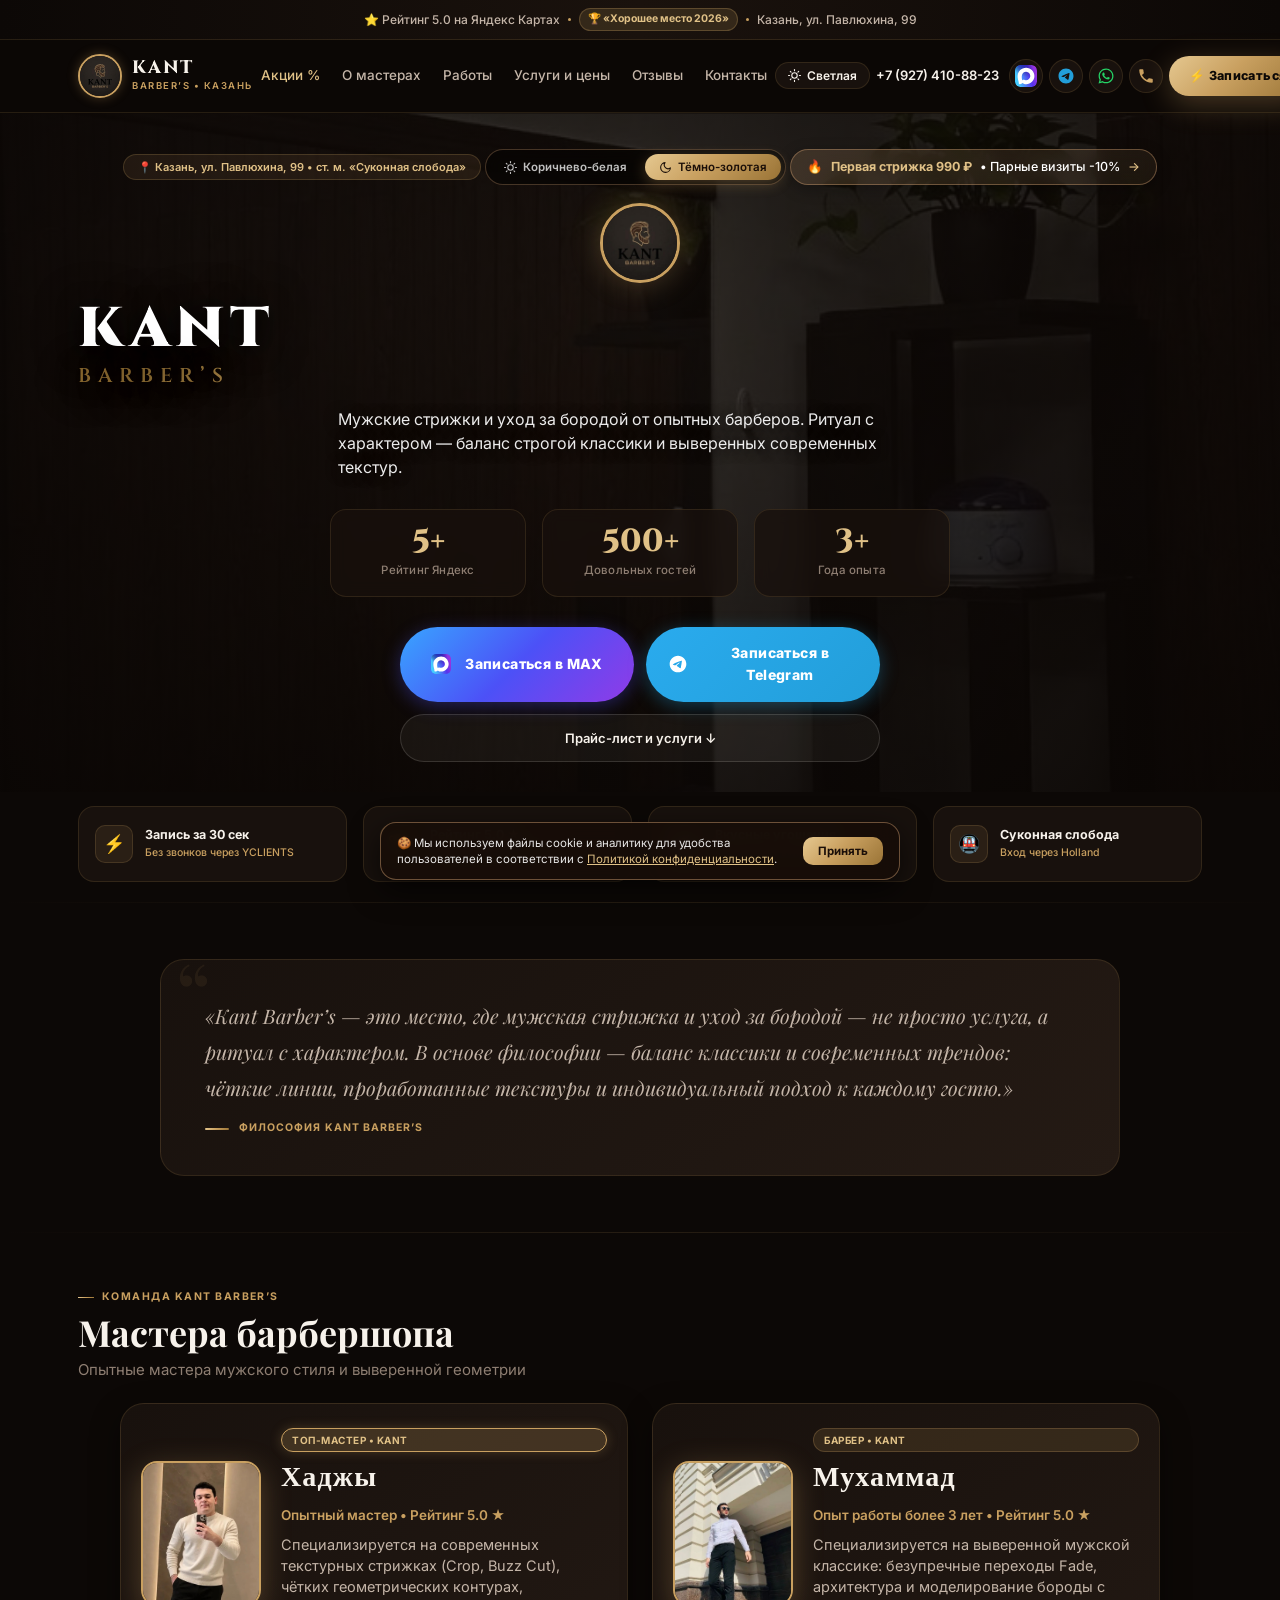
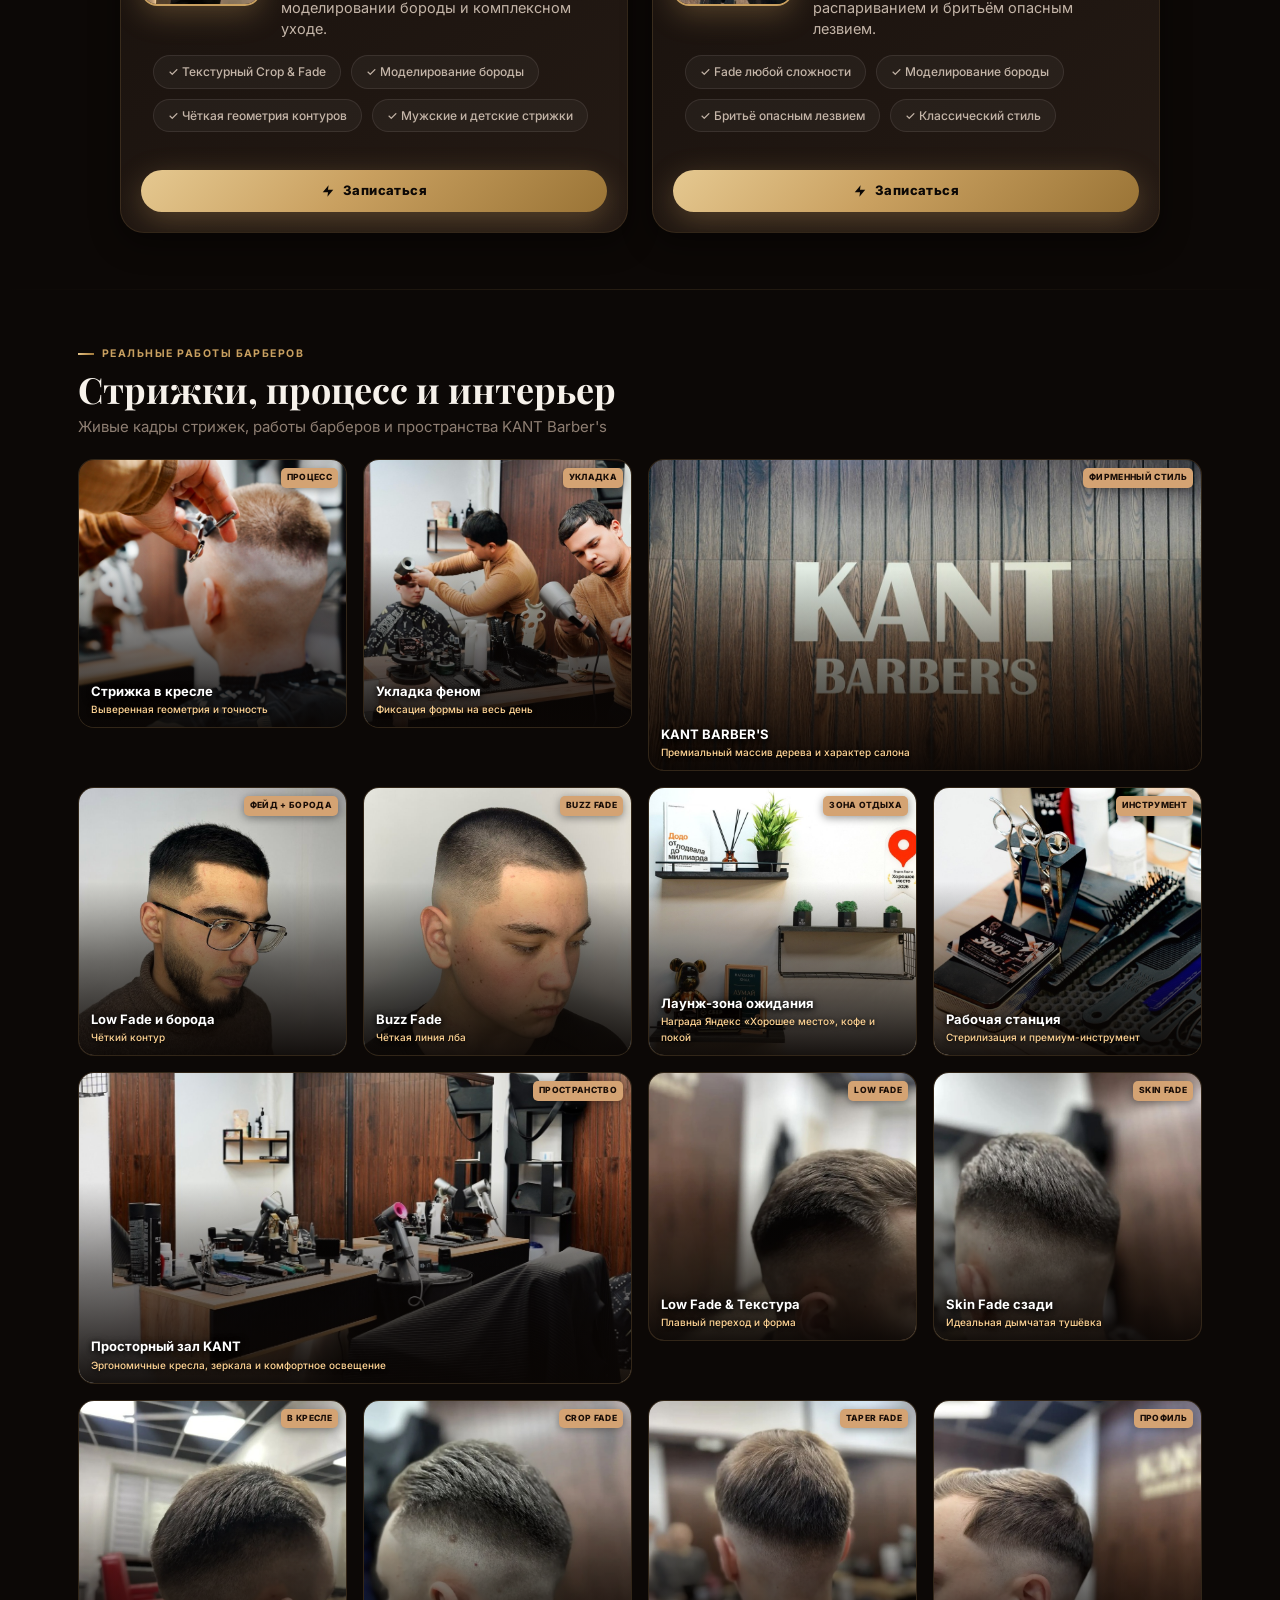
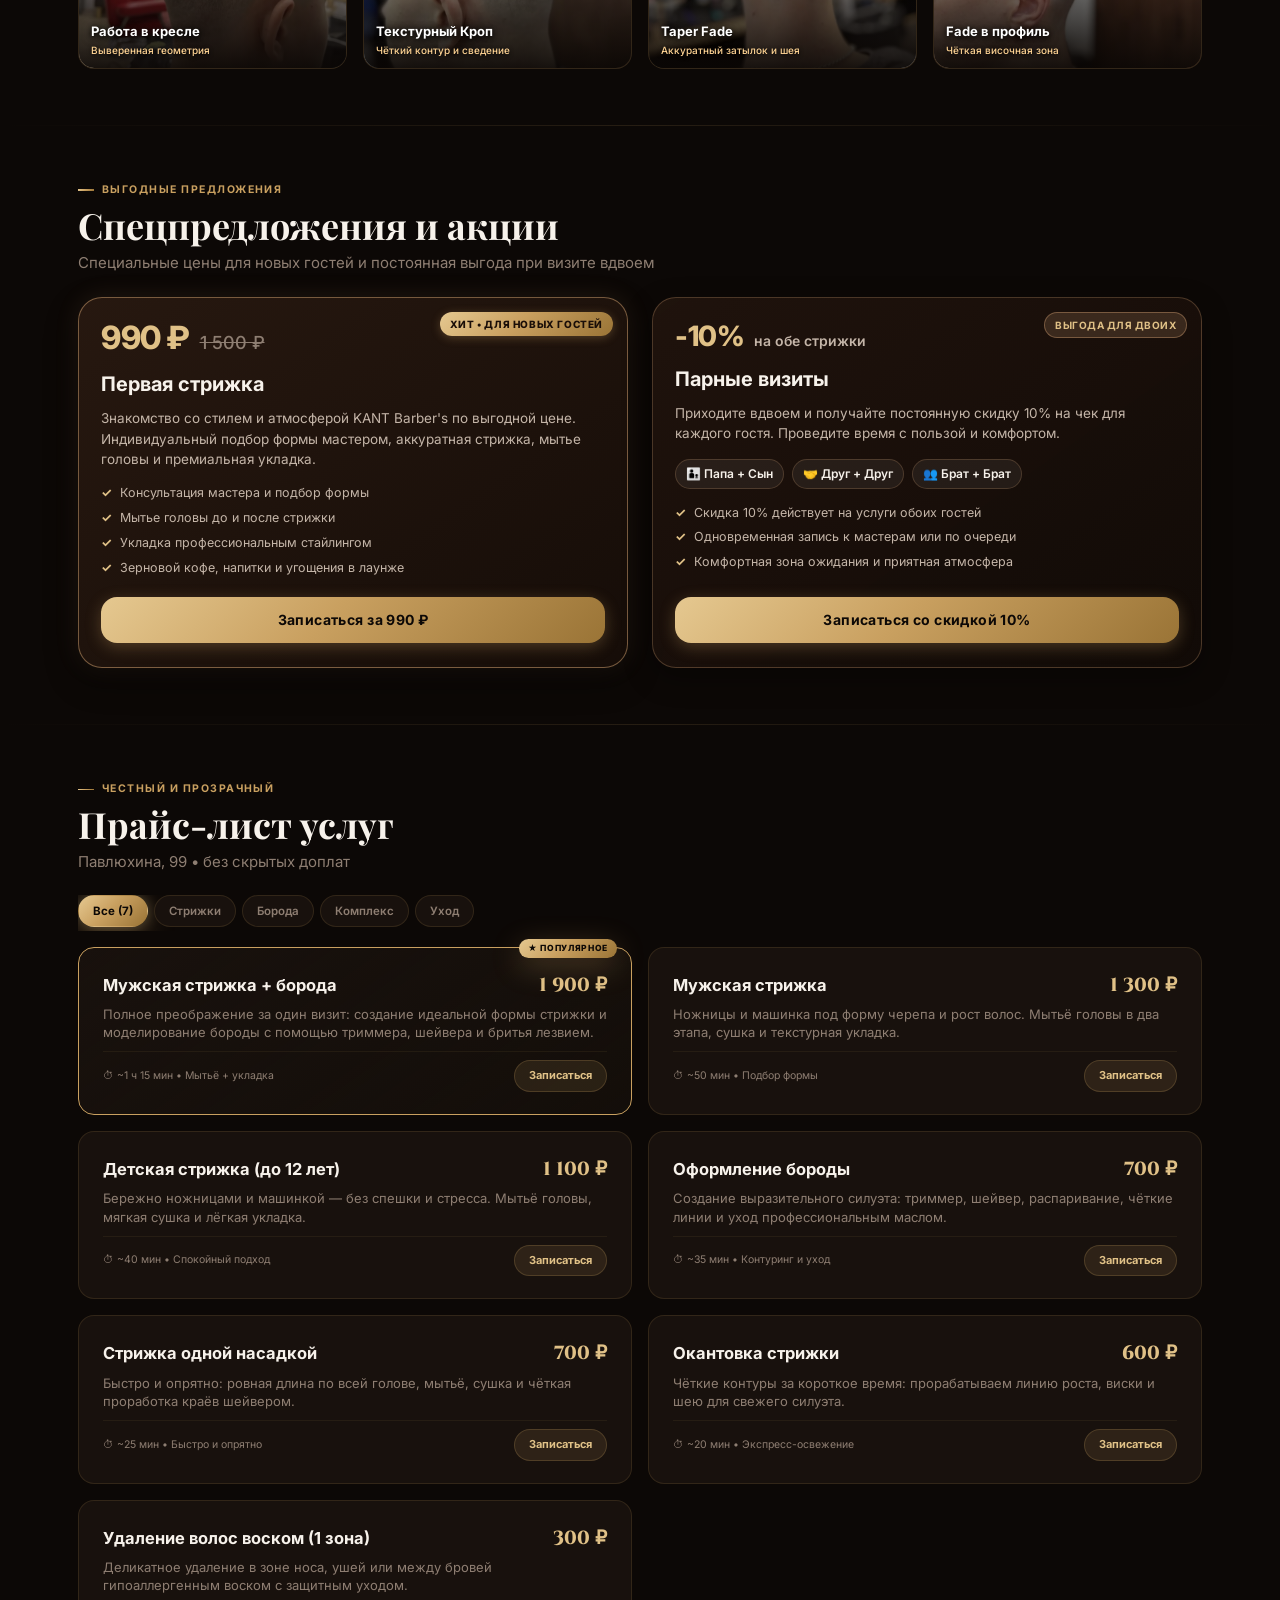
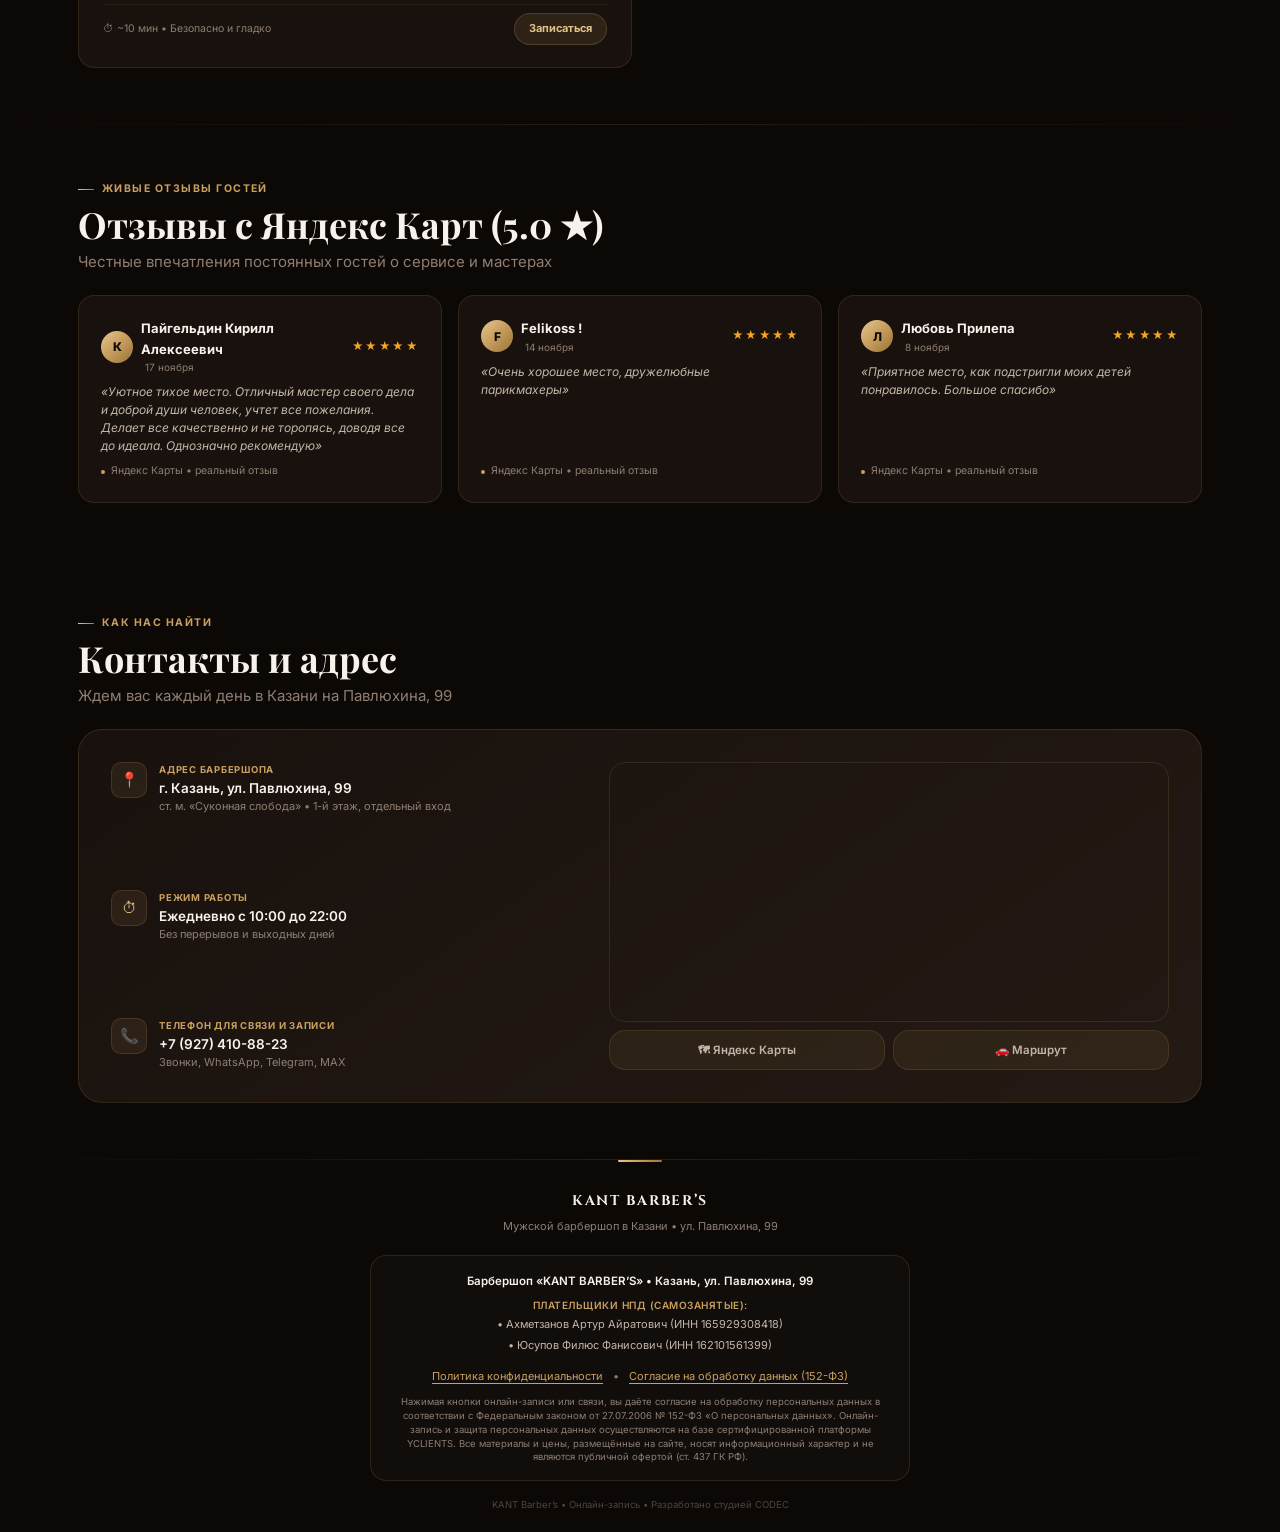
==== index.html @ a9d79bc9 "legal: add contacts section with working hours, cookie banner, and 437 GK RF disclaimer" ====
<!DOCTYPE html>
<html lang="ru">
<head>
  <meta charset="UTF-8">
  <meta name="viewport" content="width=device-width, initial-scale=1.0, viewport-fit=cover">
  <title>KANT Barber’s | Премиум барбершоп в Казани — Павлюхина, 99</title>
  <meta name="description" content="KANT Barber’s — мужские стрижки и уход за бородой от опытных барберов. Рейтинг 5.0 ★ «Хорошее место 2026». Казань, ул. Павлюхина, 99. Онлайн-запись.">
  <meta name="keywords" content="барбершоп казань, мужская стрижка казань, барберы казань, kant barbers, стрижка павлюхина, борода казань, фейд казань">

  <!-- Open Graph -->
  <meta property="og:title" content="KANT Barber’s — Мужской барбершоп в Казани | Павлюхина, 99">
  <meta property="og:description" content="Мужские стрижки и уход за бородой от опытных мастеров. Рейтинг 5.0 ★ «Хорошее место 2026». Онлайн-запись за 30 секунд.">
  <meta property="og:image" content="images/logo_hq.jpg">
  <meta property="og:type" content="website">
  <meta property="og:locale" content="ru_RU">

  <!-- Favicon -->
  <link rel="icon" type="image/svg+xml" href="images/logo.svg">

  <!-- Google Fonts -->
  <link rel="preconnect" href="https://fonts.googleapis.com">
  <link rel="preconnect" href="https://fonts.gstatic.com" crossorigin>
  <link href="https://fonts.googleapis.com/css2?family=Cinzel:wght@500;600;700;800;900&family=Inter:wght@300;400;500;600;700;800&family=Playfair+Display:ital,wght@0,400;0,500;0,600;0,700;0,800;1,400;1,500&display=swap" rel="stylesheet">

  <!-- Disable Yclients Native Floating Green Button -->
  <script type="text/javascript">
    var yWidgetSettings = {
      buttonAutoShow: false,
      buttonColor: 'transparent',
      buttonAnimation: false
    };
  
    // ── Cookie Banner Logic (152-ФЗ) ──
    function acceptCookies() {
      try { localStorage.setItem('kant_cookies_accepted', '1'); } catch(e){}
      var b = document.getElementById('cookieBanner');
      if (b) b.style.display = 'none';
    }
    document.addEventListener('DOMContentLoaded', function() {
      try {
        if (!localStorage.getItem('kant_cookies_accepted')) {
          var b = document.getElementById('cookieBanner');
          if (b) b.style.display = 'flex';
        }
      } catch(e){}
    });

  </script>
  <!-- Yclients Widget Script -->
  <script type="text/javascript" src="https://w2742254.yclients.com/widgetJS" charset="UTF-8">
    // ── Cookie Banner Logic (152-ФЗ) ──
    function acceptCookies() {
      try { localStorage.setItem('kant_cookies_accepted', '1'); } catch(e){}
      var b = document.getElementById('cookieBanner');
      if (b) b.style.display = 'none';
    }
    document.addEventListener('DOMContentLoaded', function() {
      try {
        if (!localStorage.getItem('kant_cookies_accepted')) {
          var b = document.getElementById('cookieBanner');
          if (b) b.style.display = 'flex';
        }
      } catch(e){}
    });

  </script>

  <style>
    /* ═══════════════════════════════════
       HIDE YCLIENTS GREEN BUTTON
       ═══════════════════════════════════ */
    .yButton, a.yButton, .ybutton, a.ybutton, #ybutton, #yButton,
    .yCloseIcon, .yWave, .yText, .yIcon, .yBackground,
    [class*="yButton"], [class*="ybutton"], [id*="yButton"], [id*="ybutton"],
    .yc-widget-button, .ms_widget_button {
      display: none !important;
      visibility: hidden !important;
      opacity: 0 !important;
      pointer-events: none !important;
      width: 0 !important;
      height: 0 !important;
      position: absolute !important;
      left: -9999px !important;
      top: -9999px !important;
      overflow: hidden !important;
    }

    /* ═══════════════════════════════════
       DESIGN SYSTEM & PALETTE
       ═══════════════════════════════════ */
    :root {
      --bg-body: #0C0806;
      --bg-section: #100B08;
      --bg-card: #18110D;
      --bg-card-hover: #211712;
      --bg-elevated: #241A14;

      --text-primary: #F7F2EB;
      --text-secondary: #C4B5A8;
      --text-muted: #8E7E72;
      --text-dark: #140D09;

      --gold: #C9A060;
      --gold-light: #E0C187;
      --gold-dark: #9A7436;
      --gold-glow: rgba(201, 160, 96, 0.3);
      --gold-glow-intense: rgba(201, 160, 96, 0.55);
      --gold-gradient: linear-gradient(135deg, #E5C890 0%, #C9A060 45%, #9A7436 100%);
      --gold-gradient-hover: linear-gradient(135deg, #F0D7A7 0%, #D4AB6B 45%, #AC8442 100%);

      --border: rgba(201, 160, 96, 0.14);
      --border-hover: rgba(201, 160, 96, 0.38);

      --radius-sm: 10px;
      --radius-md: 16px;
      --radius-lg: 24px;
      --radius-full: 9999px;

      --shadow-sm: 0 4px 12px rgba(0,0,0,0.35);
      --shadow-md: 0 10px 30px rgba(0,0,0,0.45);
      --shadow-lg: 0 20px 50px rgba(0,0,0,0.6);
      --shadow-gold: 0 8px 30px rgba(201, 160, 96, 0.32);
      --shadow-gold-lg: 0 14px 45px rgba(201, 160, 96, 0.5);

      --transition: 0.25s cubic-bezier(0.4, 0, 0.2, 1);
    }

    /* ═══════════════════════════════════
       LIGHT THEME (BROWN & WHITE EDITION)
       Exact styles matching kant3
       ═══════════════════════════════════ */
    [data-theme="light"] {
      /* Base surfaces: Light warm alabaster & pure milk white cards */
      --bg-body: #FAF7F2;
      --bg-section: #FAF7F2;
      --bg-card: #FFFFFF;
      --bg-card-hover: #FFFFFF;
    --bg-card-subtle: rgba(201, 160, 96, 0.08);
      --bg-elevated: #F3ECE2;

      --text-primary: #20130B;
      --text-secondary: #5E4B3E;
      --text-muted: #8E7B6E;
      --text-dark: #120A05;

      /* Warm Cognac / Caramel / Honey Accents */
      --gold: #B58455;
      --gold-light: #D4A373;
      --gold-dark: #8E5A2D;
      --gold-glow: rgba(181, 132, 85, 0.28);
      --gold-glow-intense: rgba(181, 132, 85, 0.55);
      --gold-gradient: linear-gradient(135deg, #D4A373 0%, #B58455 45%, #8E5A2D 100%);
      --gold-gradient-hover: linear-gradient(135deg, #DEB386 0%, #C49363 45%, #9E6838 100%);

      /* Rich Chocolate Button Gradient */
      --choco-gradient: linear-gradient(135deg, #3A2316 0%, #22140D 100%);
      --choco-gradient-hover: linear-gradient(135deg, #482C1C 0%, #2D1A11 100%);

      --border: rgba(34, 20, 13, 0.09);
      --border-hover: rgba(181, 132, 85, 0.45);

      --shadow-sm: 0 4px 14px rgba(34, 20, 13, 0.05);
      --shadow-md: 0 10px 30px rgba(34, 20, 13, 0.08);
      --shadow-lg: 0 20px 50px rgba(34, 20, 13, 0.12);
      --shadow-gold: 0 8px 30px rgba(181, 132, 85, 0.35);
      --shadow-gold-lg: 0 14px 45px rgba(181, 132, 85, 0.5);
    }

    /* Light Theme (Brown & White) overrides matching kant3 in exact precision */
    [data-theme="light"] .site-header {
      background: rgba(255, 255, 255, 0.95);
      border-bottom: 1px solid rgba(34, 20, 13, 0.08);
    }
    [data-theme="light"] .site-header.scrolled {
      background: rgba(255, 255, 255, 0.98);
      box-shadow: 0 4px 20px rgba(34, 20, 13, 0.08);
    }
    [data-theme="light"] .nav-link {
      font-weight: 600;
      color: #4A3528;
    }
    [data-theme="light"] .hero {
      background: radial-gradient(ellipse at 50% 15%, #2C180E 0%, #1A0D07 72%);
      color: #FFFFFF;
    }
    [data-theme="light"] .hero::before {
      opacity: 0.18;
    }
    [data-theme="light"] .hero-subtitle {
      color: #E8DCCF;
    }
    [data-theme="light"] .stat-item {
      background: #FFFFFF !important;
      border: 1px solid rgba(255, 255, 255, 0.95);
      box-shadow: 0 8px 24px rgba(0, 0, 0, 0.25);
    }
    [data-theme="light"] .stat-item:hover {
      border-color: #FFFFFF;
      box-shadow: 0 12px 30px rgba(0, 0, 0, 0.35);
    }
    [data-theme="light"] .stat-number {
      color: #20130B !important;
    }
    [data-theme="light"] .stat-label {
      color: #6D5545 !important;
      font-weight: 600;
    }
    [data-theme="light"] .btn-primary {
      color: #1A0E08;
    }
    [data-theme="light"] .btn-secondary {
      background: rgba(255, 255, 255, 0.1);
      border: 1.5px solid rgba(255, 255, 255, 0.35);
      color: #FFFFFF !important;
      backdrop-filter: blur(8px);
    }
    [data-theme="light"] .btn-secondary:hover {
      background: #FFFFFF;
      border-color: #FFFFFF;
      box-shadow: 0 8px 24px rgba(0, 0, 0, 0.3);
      color: #20130B !important;
    }
    [data-theme="light"] .gallery-title {
      color: #FFFFFF !important;
      text-shadow: 0 1px 6px rgba(0,0,0,0.95);
    }
    [data-theme="light"] .lightbox-close {
      color: #FFFFFF !important;
    }
    [data-theme="light"] .btn-bar-cta {
      color: #1A0E08;
    }

    /* Smooth transitions for theme switching */
    body, .site-header, .feature-chip, .service-card, .review-card, 
    .contacts-card, .bottom-bar, .stat-item, .yandex-rating, .philosophy-card, .tab-pill {
      transition: background 0.3s ease, background-color 0.3s ease, border-color 0.3s ease, color 0.3s ease, box-shadow 0.3s ease;
    }

    /* Header Theme Toggle Button */
    .btn-theme-header {
      display: inline-flex;
      align-items: center;
      gap: 6px;
      padding: 6px 12px;
      border-radius: var(--radius-full);
      background: var(--bg-card);
      border: 1px solid var(--border);
      color: var(--text-primary);
      font-size: 12px;
      font-weight: 600;
      cursor: pointer;
      transition: all var(--transition);
      line-height: 1;
    }
    .btn-theme-header:hover {
      border-color: var(--border-hover);
      box-shadow: 0 2px 10px var(--gold-glow);
      transform: translateY(-1px);
    }

    /* Hero Theme Segmented Switcher */
    .hero-theme-switcher {
      display: inline-flex;
      align-items: center;
      background: rgba(0, 0, 0, 0.45);
      padding: 4px;
      border-radius: var(--radius-full);
      border: 1px solid rgba(212, 163, 115, 0.3);
      backdrop-filter: blur(10px);
      margin: 0 auto 16px;
      gap: 4px;
      max-width: 90vw;
    }
    [data-theme="light"] .hero-theme-switcher {
      background: rgba(36, 21, 14, 0.55);
      border-color: rgba(255, 255, 255, 0.25);
    }
    .hero-theme-btn {
      display: inline-flex;
      align-items: center;
      gap: 6px;
      padding: 6px 14px;
      border-radius: var(--radius-full);
      border: none;
      background: transparent;
      color: rgba(255, 255, 255, 0.75);
      font-size: 11.5px;
      font-weight: 600;
      cursor: pointer;
      transition: all var(--transition);
      white-space: nowrap;
    }
    .hero-theme-btn:hover {
      color: #FFFFFF;
    }
    .hero-theme-btn.active {
      background: var(--gold-gradient);
      color: #1A0E08;
      box-shadow: 0 4px 14px var(--gold-glow);
    }


    *, *::before, *::after {
      box-sizing: border-box;
      margin: 0;
      padding: 0;
      -webkit-tap-highlight-color: transparent;
    }

    html {
      overflow-x: hidden;
      width: 100%;
      max-width: 100%;
      scroll-behavior: smooth;
      scroll-padding-top: 80px;
      -webkit-text-size-adjust: 100%;
    }

    body {
      font-family: 'Inter', -apple-system, BlinkMacSystemFont, sans-serif;
      background: var(--bg-body);
      color: var(--text-primary);
      line-height: 1.6;
      -webkit-font-smoothing: antialiased;
      -moz-osx-font-smoothing: grayscale;
      overflow-x: hidden;
      width: 100%;
      max-width: 100%;
      position: relative;
      padding-bottom: 80px;
    }

    a { color: inherit; text-decoration: none; }
    img { max-width: 100%; height: auto; display: block; }
    button { cursor: pointer; border: none; background: none; font-family: inherit; }

    .container {
      width: 100%;
      max-width: 600px;
      margin: 0 auto;
      padding: 0 16px;
    }

    /* ── Scroll Animations ── */
    .reveal {
      opacity: 0;
      transform: translateY(20px);
      transition: opacity 0.6s cubic-bezier(0.4, 0, 0.2, 1),
                  transform 0.6s cubic-bezier(0.4, 0, 0.2, 1);
    }
    .reveal.visible {
      opacity: 1;
      transform: translateY(0);
    }
    .reveal-delay-1 { transition-delay: 0.1s; }
    .reveal-delay-2 { transition-delay: 0.2s; }
    .reveal-delay-3 { transition-delay: 0.3s; }

    .reveal-scale {
      opacity: 0;
      transform: scale(0.96);
      transition: opacity 0.5s ease, transform 0.5s ease;
    }
    .reveal-scale.visible {
      opacity: 1;
      transform: scale(1);
    }

    @keyframes shimmer {
      0% { background-position: -200% center; }
      100% { background-position: 200% center; }
    }
    .text-shimmer {
      background: linear-gradient(90deg, var(--gold-dark), var(--gold-light), var(--gold), var(--gold-dark));
      background-size: 200% auto;
      -webkit-background-clip: text;
      -webkit-text-fill-color: transparent;
      background-clip: text;
      animation: shimmer 4s linear infinite;
    }

    @keyframes pulse-gold {
      0%, 100% { box-shadow: 0 0 0 0 rgba(201, 160, 96, 0.45); }
      50% { box-shadow: 0 0 0 10px rgba(201, 160, 96, 0); }
    }

    /* ═══════════════════════════════════════════════
       INTERACTIVE BUTTON ANIMATIONS & GLOW EFFECTS
       ═══════════════════════════════════════════════ */
    .btn-glow-gold {
      position: relative;
      overflow: hidden;
      transition: all var(--transition);
    }
    .btn-glow-gold::before {
      content: "";
      position: absolute;
      top: -50%;
      left: -50%;
      width: 200%;
      height: 200%;
      background: radial-gradient(circle, rgba(255, 255, 255, 0.28) 0%, transparent 60%);
      opacity: 0;
      transform: scale(0.5);
      transition: opacity 0.3s ease, transform 0.3s ease;
      pointer-events: none;
    }
    .btn-glow-gold:hover::before {
      opacity: 1;
      transform: scale(1);
    }
    .btn-glow-gold:hover {
      transform: translateY(-2px) scale(1.02);
      box-shadow: 0 10px 32px var(--gold-glow-intense), 0 0 20px rgba(229, 200, 144, 0.4);
      filter: brightness(1.06);
    }
    .btn-glow-gold:active {
      transform: translateY(0) scale(0.98);
      box-shadow: 0 4px 16px var(--gold-glow);
    }

    /* ═══════════════════════════════════
       TOP ANNOUNCEMENT RIBBON
       ═══════════════════════════════════ */
    .top-ribbon {
      background: linear-gradient(90deg, #0C0806 0%, #1A120D 50%, #0C0806 100%);
      border-bottom: 1px solid var(--border);
      padding: 7px 12px;
      display: flex;
      align-items: center;
      justify-content: center;
      gap: 8px;
      font-size: 11px;
      font-weight: 500;
      color: var(--text-secondary);
      width: 100%;
      white-space: nowrap;
      overflow: hidden;
    }
    .ribbon-badge {
      background: rgba(201, 160, 96, 0.16);
      border: 1px solid rgba(201, 160, 96, 0.28);
      color: var(--gold-light);
      padding: 2px 8px;
      border-radius: var(--radius-full);
      font-size: 10.5px;
      font-weight: 700;
      flex-shrink: 0;
    }
    .ribbon-dot {
      width: 3px;
      height: 3px;
      background: var(--gold);
      border-radius: 50%;
      flex-shrink: 0;
    }
    .ribbon-desktop-only { display: none; }

    /* ═══════════════════════════════════
       STICKY HEADER
       ═══════════════════════════════════ */
    .site-header {
      position: sticky;
      top: 0;
      z-index: 90;
      background: rgba(12, 8, 6, 0.94);
      backdrop-filter: blur(18px) saturate(1.2);
      -webkit-backdrop-filter: blur(18px) saturate(1.2);
      border-bottom: 1px solid var(--border);
      width: 100%;
      transition: all var(--transition);
    }
    .site-header.scrolled {
      background: rgba(12, 8, 6, 0.98);
      box-shadow: 0 4px 20px rgba(0,0,0,0.5);
    }

    .header-inner {
      display: flex;
      align-items: center;
      justify-content: space-between;
      height: 60px;
      gap: 8px;
      width: 100%;
    }

    .logo-group {
      display: flex;
      align-items: center;
      gap: 10px;
      flex-shrink: 0;
      transition: transform var(--transition);
    }
    .logo-group:hover { transform: scale(1.02); }
    .logo-avatar {
      width: 36px;
      height: 36px;
      border-radius: 50%;
      background: var(--bg-card);
      border: 2px solid var(--gold);
      overflow: hidden;
      box-shadow: 0 0 12px var(--gold-glow);
      flex-shrink: 0;
      transition: box-shadow var(--transition), transform var(--transition);
    }
    .logo-group:hover .logo-avatar {
      box-shadow: 0 0 18px var(--gold-glow-intense);
      transform: rotate(3deg);
    }
    .logo-avatar img {
      width: 100%;
      height: 100%;
      object-fit: cover;
    }
    .logo-text-title {
      font-family: 'Cinzel', serif;
      font-size: 16px;
      font-weight: 800;
      letter-spacing: 0.1em;
      color: var(--text-primary);
      line-height: 1.1;
      white-space: nowrap;
    }
    .logo-text-sub {
      font-size: 8.5px;
      letter-spacing: 0.16em;
      color: var(--gold);
      font-weight: 600;
      text-transform: uppercase;
      white-space: nowrap;
    }

    .header-nav {
      display: none;
      align-items: center;
      gap: 22px;
    }
    .nav-link {
      font-size: 13.5px;
      font-weight: 500;
      color: var(--text-secondary);
      transition: color var(--transition), text-shadow var(--transition);
      position: relative;
      padding: 6px 0;
      white-space: nowrap;
    }
    .nav-link:hover {
      color: var(--gold-light);
      text-shadow: 0 0 12px rgba(224, 193, 135, 0.4);
    }
    .nav-link::after {
      content: "";
      position: absolute;
      bottom: 0;
      left: 0;
      width: 0;
      height: 2px;
      background: var(--gold-gradient);
      box-shadow: 0 0 8px var(--gold);
      transition: width var(--transition);
    }
    .nav-link:hover::after { width: 100%; }

    .header-actions {
      display: flex;
      align-items: center;
      gap: 6px;
      flex-shrink: 0;
    }
    .btn-icon-header {
      width: 34px;
      height: 34px;
      border-radius: 50%;
      background: var(--bg-card);
      border: 1px solid var(--border);
      display: flex;
      align-items: center;
      justify-content: center;
      font-size: 15px;
      flex-shrink: 0;
      transition: all var(--transition);
    }
    .btn-icon-header:hover {
      background: var(--bg-card-hover);
      border-color: var(--border-hover);
      transform: translateY(-2px) scale(1.1);
      box-shadow: 0 4px 14px rgba(0,0,0,0.5), 0 0 12px rgba(201, 160, 96, 0.3);
    }
    .btn-icon-header.wa:hover {
      box-shadow: 0 4px 14px rgba(0,0,0,0.5), 0 0 14px rgba(37, 211, 102, 0.45);
      border-color: rgba(37, 211, 102, 0.5);
    }
    .btn-icon-header.wa { color: #25D366; }
    .btn-icon-header.phone-btn { color: var(--gold); }
    .btn-icon-header.phone-btn:hover { border-color: var(--gold); color: var(--gold-light); }

    .header-phone-text {
      display: none;
      font-size: 13px;
      font-weight: 600;
      color: var(--text-primary);
      margin-right: 4px;
      transition: color var(--transition), text-shadow var(--transition);
    }
    .header-phone-text:hover {
      color: var(--gold-light);
      text-shadow: 0 0 10px rgba(201, 160, 96, 0.3);
    }

    .btn-header-cta {
      background: var(--gold-gradient);
      color: var(--bg-body);
      font-weight: 800;
      font-size: 11.5px;
      letter-spacing: 0.03em;
      padding: 8px 14px;
      border-radius: var(--radius-full);
      box-shadow: var(--shadow-gold);
      display: inline-flex;
      align-items: center;
      gap: 4px;
      white-space: nowrap;
      flex-shrink: 0;
    }

    .cta-desktop-text { display: none; }
    .cta-mobile-text { display: inline; }

    /* ═══════════════════════════════════
       HERO SECTION
       ═══════════════════════════════════ */
    .hero {
      position: relative;
      padding: 36px 0 30px;
      overflow: hidden;
      width: 100%;
      background: radial-gradient(ellipse at 50% 15%, #29180E 0%, #0C0806 72%);
    }

    .hero::before {
      content: "";
      position: absolute;
      inset: 0;
      background: url('images/interior_workspace_hq.jpg') center/cover no-repeat;
      opacity: 0.14;
      mix-blend-mode: luminosity;
      filter: blur(1.5px);
    }

    .hero-content {
      position: relative;
      z-index: 2;
      text-align: center;
      width: 100%;
    }

    .hero-badge {
      display: inline-flex;
      align-items: center;
      gap: 6px;
      background: rgba(201, 160, 96, 0.1);
      border: 1px solid rgba(201, 160, 96, 0.22);
      color: var(--gold-light);
      font-size: 11px;
      font-weight: 600;
      padding: 5px 14px;
      border-radius: var(--radius-full);
      margin-bottom: 16px;
      max-width: 100%;
      line-height: 1.3;
      transition: all var(--transition);
    }
    .hero-badge:hover {
      border-color: var(--border-hover);
      box-shadow: 0 0 16px rgba(201, 160, 96, 0.2);
    }

    .hero-logo-circle {
      width: 80px;
      height: 80px;
      border-radius: 50%;
      background: var(--bg-card);
      border: 3px solid var(--gold);
      margin: 0 auto 16px;
      overflow: hidden;
      box-shadow: 0 0 30px var(--gold-glow);
      transition: transform var(--transition), box-shadow var(--transition);
    }
    .hero-logo-circle:hover {
      transform: scale(1.05);
      box-shadow: 0 0 45px var(--gold-glow-intense);
    }
    .hero-logo-circle img {
      width: 100%;
      height: 100%;
      object-fit: cover;
    }

    .hero-title {
      font-family: 'Cinzel', serif;
      font-size: 34px;
      font-weight: 900;
      letter-spacing: 0.1em;
      color: #FFF;
      line-height: 1.1;
      margin-bottom: 4px;
    }
    .hero-title-accent {
      display: block;
      font-family: 'Cinzel', serif;
      font-size: 15px;
      font-weight: 600;
      letter-spacing: 0.26em;
      margin-top: 5px;
    }

    .hero-subtitle {
      font-size: 14px;
      color: var(--text-secondary);
      line-height: 1.5;
      max-width: 500px;
      margin: 14px auto 22px;
      font-weight: 400;
      padding: 0 8px;
    }

    /* Stats Grid */
    .hero-stats {
      display: grid;
      grid-template-columns: repeat(3, 1fr);
      gap: 8px;
      margin: 0 auto 22px;
      width: 100%;
      max-width: 460px;
    }
    .stat-item {
      text-align: center;
      padding: 12px 4px;
      background: rgba(24, 17, 13, 0.75);
      border: 1px solid var(--border);
      border-radius: var(--radius-md);
      backdrop-filter: blur(8px);
      transition: border-color var(--transition), transform var(--transition);
    }
    .stat-item:hover {
      border-color: var(--border-hover);
      transform: translateY(-2px);
    }
    .stat-number {
      font-family: 'Cinzel', serif;
      font-size: 22px;
      font-weight: 800;
      color: var(--gold-light);
      line-height: 1;
      margin-bottom: 3px;
    }
    .stat-label {
      font-size: 9.5px;
      color: var(--text-muted);
      font-weight: 500;
      letter-spacing: 0.02em;
    }

    /* Hero Buttons */
    .hero-actions {
      display: flex;
      flex-direction: column;
      gap: 10px;
      width: 100%;
      max-width: 440px;
      margin: 0 auto;
    }
    .btn-primary {
      background: var(--gold-gradient);
      color: var(--bg-body);
      font-weight: 800;
      font-size: 14px;
      letter-spacing: 0.03em;
      padding: 15px 22px;
      border-radius: var(--radius-full);
      box-shadow: var(--shadow-gold);
      display: flex;
      align-items: center;
      justify-content: center;
      gap: 8px;
      width: 100%;
      text-align: center;
    }

    .btn-secondary {
      background: rgba(247, 242, 235, 0.05);
      border: 1px solid rgba(247, 242, 235, 0.14);
      color: var(--text-primary);
      font-size: 13px;
      font-weight: 600;
      padding: 13px 20px;
      border-radius: var(--radius-full);
      display: flex;
      align-items: center;
      justify-content: center;
      gap: 8px;
      width: 100%;
      text-align: center;
      transition: all var(--transition);
    }
    .btn-secondary:hover {
      background: rgba(247, 242, 235, 0.1);
      border-color: rgba(201, 160, 96, 0.5);
      box-shadow: 0 4px 18px rgba(201, 160, 96, 0.22);
      transform: translateY(-2px);
      color: var(--gold-light);
    }

    /* ═══════════════════════════════════
       FEATURE CHIPS
       ═══════════════════════════════════ */
    .features-scroll {
      padding: 6px 0 14px;
      width: 100%;
      overflow: hidden;
    }
    .features-track {
      display: flex;
      gap: 10px;
      overflow-x: auto;
      -webkit-overflow-scrolling: touch;
      scroll-snap-type: x mandatory;
      scrollbar-width: none;
      -ms-overflow-style: none;
      padding: 10px 16px;
      width: 100%;
    }
    .features-track::-webkit-scrollbar { display: none; }

    .feature-chip {
      flex-shrink: 0;
      scroll-snap-align: start;
      background: var(--bg-card);
      border: 1px solid var(--border);
      border-radius: var(--radius-md);
      padding: 12px 16px;
      display: flex;
      align-items: center;
      gap: 12px;
      min-width: 195px;
      transition: border-color var(--transition), box-shadow var(--transition), transform var(--transition);
    }
    .feature-chip:hover {
      border-color: var(--border-hover);
      box-shadow: 0 6px 22px rgba(0,0,0,0.5), 0 0 16px rgba(201, 160, 96, 0.18);
      transform: translateY(-2px);
    }
    .feature-icon {
      width: 38px;
      height: 38px;
      border-radius: 10px;
      background: rgba(201, 160, 96, 0.1);
      border: 1px solid rgba(201, 160, 96, 0.18);
      display: flex;
      align-items: center;
      justify-content: center;
      font-size: 18px;
      flex-shrink: 0;
      transition: transform var(--transition);
    }
    .feature-chip:hover .feature-icon {
      transform: scale(1.1);
    }
    .feature-title {
      font-size: 12.5px;
      font-weight: 700;
      color: var(--text-primary);
      line-height: 1.25;
    }
    .feature-desc {
      font-size: 10.5px;
      color: var(--gold);
      font-weight: 500;
      margin-top: 2px;
    }

    /* ═══════════════════════════════════
       SECTIONS COMMON
       ═══════════════════════════════════ */
    .section {
      padding: 38px 0;
      width: 100%;
    }
    .section-head {
      margin-bottom: 22px;
    }
    .section-tag {
      font-size: 10.5px;
      font-weight: 700;
      letter-spacing: 0.14em;
      text-transform: uppercase;
      color: var(--gold);
      margin-bottom: 5px;
      display: flex;
      align-items: center;
      gap: 8px;
    }
    .section-tag::before {
      content: "";
      width: 16px;
      height: 1.5px;
      background: var(--gold-gradient);
      display: inline-block;
    }
    .section-title {
      font-family: 'Playfair Display', serif;
      font-size: 26px;
      font-weight: 700;
      color: var(--text-primary);
      line-height: 1.2;
    }
    .section-subtitle {
      font-size: 13.5px;
      color: var(--text-muted);
      margin-top: 5px;
      line-height: 1.45;
    }

    .divider {
      width: 100%;
      height: 1px;
      background: linear-gradient(90deg, transparent, var(--border), transparent);
    }

    /* ═══════════════════════════════════
       PHILOSOPHY
       ═══════════════════════════════════ */
    .philosophy-card {
      background: linear-gradient(145deg, var(--bg-card) 0%, var(--bg-elevated) 100%);
      border: 1px solid var(--border);
      border-radius: var(--radius-lg);
      padding: 24px 20px;
      position: relative;
      overflow: hidden;
      width: 100%;
    }
    .philosophy-card::before {
      content: "“";
      position: absolute;
      top: -12px;
      left: 14px;
      font-family: 'Playfair Display', serif;
      font-size: 88px;
      color: rgba(201, 160, 96, 0.08);
      line-height: 1;
      pointer-events: none;
    }
    .quote-text {
      font-family: 'Playfair Display', serif;
      font-size: 15.5px;
      font-style: italic;
      color: var(--text-secondary);
      line-height: 1.65;
      margin-bottom: 14px;
      position: relative;
      z-index: 1;
    }
    .quote-footer {
      display: flex;
      align-items: center;
      gap: 10px;
      position: relative;
      z-index: 1;
    }
    .quote-line {
      width: 24px;
      height: 2px;
      background: var(--gold-gradient);
      border-radius: 2px;
    }
    .quote-author {
      font-size: 10.5px;
      font-weight: 700;
      letter-spacing: 0.1em;
      text-transform: uppercase;
      color: var(--gold);
    }

    /* ═══════════════════════════════════
       MASTER MUHAMMAD
       ═══════════════════════════════════ */
    .master-exclusive-card {
      background: linear-gradient(145deg, var(--bg-card) 0%, var(--bg-elevated) 100%);
      border: 1.5px solid var(--border);
      border-radius: var(--radius-lg);
      overflow: hidden;
      box-shadow: var(--shadow-md);
      width: 100%;
      transition: all var(--transition);
    }
    .master-exclusive-card:hover {
      border-color: var(--border-hover);
      box-shadow: var(--shadow-lg), 0 0 24px var(--gold-glow);
    }

    .master-top-grid {
      display: flex;
      flex-direction: column;
      align-items: center;
      gap: 16px;
      padding: 22px 18px;
      text-align: center;
    }
    .master-portrait {
      width: 130px;
      height: 160px;
      border-radius: var(--radius-md);
      overflow: hidden;
      border: 2px solid var(--gold);
      box-shadow: var(--shadow-gold);
      flex-shrink: 0;
      transition: transform var(--transition);
    }
    .master-exclusive-card:hover .master-portrait {
      transform: scale(1.02);
    }
    .master-portrait img {
      width: 100%;
      height: 100%;
      object-fit: cover;
      object-position: top center;
    }

    .master-details {
      display: flex;
      flex-direction: column;
      align-items: center;
      gap: 5px;
      width: 100%;
    }
    .master-badge-role {
      display: inline-flex;
      align-items: center;
      gap: 6px;
      background: rgba(201, 160, 96, 0.14);
      border: 1px solid rgba(201, 160, 96, 0.25);
      color: var(--gold-light);
      font-size: 10px;
      font-weight: 700;
      letter-spacing: 0.05em;
      padding: 3px 10px;
      border-radius: var(--radius-full);
    }
    .master-title-name {
      font-family: 'Cinzel', serif;
      font-size: 22px;
      font-weight: 800;
      color: var(--text-primary);
      letter-spacing: 0.04em;
    }
    .master-experience {
      font-size: 11.5px;
      color: var(--gold);
      font-weight: 600;
    }
    .master-bio {
      font-size: 12.5px;
      color: var(--text-secondary);
      line-height: 1.45;
      margin-top: 4px;
      max-width: 460px;
    }

    .master-skills-row {
      display: flex;
      flex-wrap: wrap;
      justify-content: center;
      gap: 6px;
      padding: 0 16px 16px;
      width: 100%;
    }
    .skill-tag {
      background: rgba(247, 242, 235, 0.04);
      border: 1px solid rgba(247, 242, 235, 0.09);
      color: var(--text-secondary);
      font-size: 10.5px;
      padding: 4px 10px;
      border-radius: var(--radius-full);
      font-weight: 500;
      transition: all var(--transition);
    }
    .skill-tag:hover {
      border-color: rgba(201, 160, 96, 0.4);
      color: var(--gold-light);
      background: rgba(201, 160, 96, 0.08);
    }

    .master-cta-bar {
      padding: 14px 18px;
      background: var(--bg-card-subtle, rgba(12, 8, 6, 0.6));
      border-top: 1px solid var(--border);
      display: flex;
      flex-direction: column;
      align-items: center;
      text-align: center;
      gap: 10px;
      width: 100%;
    }
    .master-cta-hint {
      font-size: 11px;
      color: var(--text-secondary);
      line-height: 1.35;
    }
    .btn-master-book {
      background: var(--gold-gradient);
      color: var(--bg-body);
      font-size: 13px;
      font-weight: 800;
      padding: 11px 22px;
      border-radius: var(--radius-full);
      box-shadow: var(--shadow-gold);
      width: 100%;
      text-align: center;
      display: flex;
      align-items: center;
      justify-content: center;
      gap: 6px;
    }

    /* ═══════════════════════════════════
       REAL HAIRCUT GALLERY
       ═══════════════════════════════════ */
    .gallery-grid {
      display: grid;
      grid-template-columns: repeat(2, 1fr);
      gap: 8px;
      width: 100%;
    }
    .gallery-item {
      position: relative;
      border-radius: var(--radius-md);
      overflow: hidden;
      aspect-ratio: 1 / 1;
      background: var(--bg-card);
      cursor: pointer;
      border: 1px solid var(--border);
      transition: all var(--transition);
    }
    .gallery-item:hover {
      border-color: var(--border-hover);
      box-shadow: 0 8px 24px rgba(0,0,0,0.6), 0 0 16px rgba(201, 160, 96, 0.2);
      transform: translateY(-2px);
    }
    .gallery-item.span-2 {
      grid-column: span 2;
      aspect-ratio: 16 / 9;
    }
    .gallery-item img {
      width: 100%;
      height: 100%;
      object-fit: cover;
      transition: transform 0.4s ease;
    }
    .gallery-item:hover img {
      transform: scale(1.05);
    }
    .gallery-overlay {
      position: absolute;
      inset: 0;
      background: linear-gradient(180deg, transparent 45%, rgba(12, 8, 6, 0.9) 100%);
      display: flex;
      flex-direction: column;
      justify-content: flex-end;
      padding: 10px 12px;
    }
    .gallery-title {
      color: #FFF;
      font-size: 11.5px;
      font-weight: 700;
      line-height: 1.25;
    }
    .gallery-sub {
      color: var(--gold-light);
      font-size: 10px;
      margin-top: 2px;
    }
    .gallery-badge {
      position: absolute;
      top: 8px;
      right: 8px;
      background: rgba(201, 160, 96, 0.9);
      color: var(--bg-body);
      font-size: 8.5px;
      font-weight: 800;
      padding: 3px 6px;
      border-radius: 5px;
      letter-spacing: 0.04em;
      z-index: 2;
    }

    /* Lightbox */
    .lightbox {
      position: fixed;
      inset: 0;
      z-index: 1000;
      background: rgba(0, 0, 0, 0.94);
      backdrop-filter: blur(16px);
      display: none;
      align-items: center;
      justify-content: center;
      padding: 16px;
      cursor: zoom-out;
    }
    .lightbox.open { display: flex; }
    .lightbox img {
      max-width: 95%;
      max-height: 85vh;
      border-radius: var(--radius-md);
      box-shadow: 0 20px 60px rgba(0,0,0,0.7);
      object-fit: contain;
    }
    .lightbox-close {
      position: absolute;
      top: 16px;
      right: 16px;
      width: 40px;
      height: 40px;
      border-radius: 50%;
      background: rgba(255,255,255,0.12);
      color: #FFF;
      font-size: 20px;
      display: flex;
      align-items: center;
      justify-content: center;
      cursor: pointer;
      transition: all var(--transition);
    }
    .lightbox-close:hover {
      background: rgba(255,255,255,0.25);
      transform: scale(1.1);
    }

    /* ═══════════════════════════════════
       PRICE LIST
       ═══════════════════════════════════ */
    .tabs-wrap {
      display: flex;
      gap: 6px;
      overflow-x: auto;
      padding-bottom: 4px;
      margin-bottom: 16px;
      scrollbar-width: none;
      width: 100%;
    }
    .tabs-wrap::-webkit-scrollbar { display: none; }

    .tab-pill {
      flex-shrink: 0;
      padding: 8px 14px;
      background: var(--bg-card);
      border: 1px solid var(--border);
      border-radius: var(--radius-full);
      font-size: 11.5px;
      font-weight: 600;
      color: var(--text-muted);
      transition: all var(--transition);
    }
    .tab-pill:hover {
      color: var(--text-secondary);
      border-color: var(--border-hover);
      box-shadow: 0 0 12px rgba(201, 160, 96, 0.15);
    }
    .tab-pill.active {
      background: var(--gold-gradient);
      color: var(--bg-body);
      border-color: transparent;
      box-shadow: var(--shadow-gold), 0 0 14px rgba(229, 200, 144, 0.3);
      font-weight: 700;
    }

    .services-list {
      display: flex;
      flex-direction: column;
      gap: 10px;
      width: 100%;
    }

    .service-card {
      background: var(--bg-card);
      border: 1px solid var(--border);
      border-radius: var(--radius-md);
      padding: 16px;
      position: relative;
      width: 100%;
      transition: all var(--transition);
    }
    .service-card:hover {
      border-color: var(--border-hover);
      box-shadow: 0 8px 25px rgba(0,0,0,0.45), 0 0 16px rgba(201, 160, 96, 0.12);
      transform: translateY(-2px);
    }
    .service-card.highlight {
      border: 1.5px solid var(--gold);
      background: linear-gradient(145deg, var(--bg-card) 0%, rgba(201, 160, 96, 0.04) 100%);
    }

    .card-badge-popular {
      position: absolute;
      top: -9px;
      right: 14px;
      background: var(--gold-gradient);
      color: var(--bg-body);
      font-size: 8.5px;
      font-weight: 800;
      letter-spacing: 0.08em;
      text-transform: uppercase;
      padding: 3px 9px;
      border-radius: var(--radius-full);
      box-shadow: var(--shadow-gold);
    }

    .service-row {
      display: flex;
      justify-content: space-between;
      align-items: baseline;
      gap: 8px;
      margin-bottom: 5px;
    }
    .service-name {
      font-size: 14.5px;
      font-weight: 700;
      color: var(--text-primary);
      line-height: 1.3;
    }
    .service-price {
      font-family: 'Cinzel', serif;
      font-size: 17px;
      font-weight: 800;
      color: var(--gold-light);
      white-space: nowrap;
    }
    .service-desc {
      font-size: 12px;
      color: var(--text-muted);
      line-height: 1.4;
      margin-bottom: 10px;
    }
    .service-footer {
      display: flex;
      align-items: center;
      justify-content: space-between;
      gap: 8px;
      padding-top: 8px;
      border-top: 1px solid rgba(201, 160, 96, 0.08);
    }
    .service-time {
      font-size: 10.5px;
      color: var(--text-muted);
    }
    .btn-book-service {
      background: rgba(201, 160, 96, 0.12);
      border: 1px solid rgba(201, 160, 96, 0.22);
      color: var(--gold-light);
      font-size: 11px;
      font-weight: 700;
      padding: 6px 14px;
      border-radius: var(--radius-full);
      white-space: nowrap;
      transition: all var(--transition);
    }
    .btn-book-service:hover {
      background: var(--gold-gradient);
      color: var(--bg-body);
      border-color: transparent;
      box-shadow: 0 4px 16px var(--gold-glow-intense), 0 0 10px rgba(229, 200, 144, 0.4);
      transform: scale(1.05);
    }

    /* ═══════════════════════════════════
       100% REAL REVIEWS FROM YANDEX MAPS
       ═══════════════════════════════════ */
    .reviews-list {
      display: flex;
      flex-direction: column;
      gap: 10px;
      width: 100%;
    }
    .review-card {
      background: var(--bg-card);
      border: 1px solid var(--border);
      border-radius: var(--radius-md);
      padding: 16px;
      width: 100%;
      transition: all var(--transition);
    }
    .review-card:hover {
      border-color: var(--border-hover);
      box-shadow: 0 8px 24px rgba(0,0,0,0.45);
      transform: translateY(-2px);
    }
    .review-top {
      display: flex;
      justify-content: space-between;
      align-items: center;
      margin-bottom: 8px;
    }
    .review-author-wrap {
      display: flex;
      align-items: center;
      gap: 8px;
    }
    .review-avatar {
      width: 32px;
      height: 32px;
      border-radius: 50%;
      background: var(--gold-gradient);
      display: flex;
      align-items: center;
      justify-content: center;
      font-size: 12px;
      font-weight: 800;
      color: var(--bg-body);
      flex-shrink: 0;
    }
    .review-author {
      font-size: 13px;
      font-weight: 700;
      color: var(--text-primary);
    }
    .review-date-badge {
      font-size: 10px;
      color: var(--text-muted);
      margin-left: 4px;
    }
    .review-stars {
      color: #F5A623;
      font-size: 11px;
      letter-spacing: 1.5px;
    }
    .review-text {
      font-size: 12px;
      color: var(--text-secondary);
      line-height: 1.5;
      font-style: italic;
    }
    .review-source {
      display: flex;
      align-items: center;
      gap: 6px;
      margin-top: 8px;
      font-size: 10.5px;
      color: var(--text-muted);
    }
    .review-source-dot {
      width: 4px;
      height: 4px;
      background: var(--gold);
      border-radius: 50%;
    }

    .yandex-rating {
      background: linear-gradient(145deg, var(--bg-card) 0%, rgba(201, 160, 96, 0.06) 100%);
      border: 1px solid var(--border);
      border-radius: var(--radius-lg);
      padding: 16px;
      display: flex;
      align-items: center;
      flex-wrap: wrap;
      gap: 12px;
      margin-top: 12px;
      width: 100%;
      transition: all var(--transition);
    }
    .yandex-rating:hover {
      border-color: var(--border-hover);
      box-shadow: 0 8px 28px rgba(0,0,0,0.5), 0 0 20px rgba(201, 160, 96, 0.2);
      transform: translateY(-2px);
    }
    .yandex-logo {
      width: 42px;
      height: 42px;
      border-radius: 10px;
      overflow: hidden;
      flex-shrink: 0;
      border: 1px solid var(--border);
    }
    .yandex-logo img {
      width: 100%;
      height: 100%;
      object-fit: cover;
    }
    .yandex-info { flex: 1; min-width: 120px; }
    .yandex-score {
      font-family: 'Cinzel', serif;
      font-size: 19px;
      font-weight: 800;
      color: var(--gold-light);
      line-height: 1;
    }
    .yandex-label {
      font-size: 11px;
      color: var(--text-muted);
      margin-top: 2px;
    }
    .yandex-badge-tag {
      background: rgba(232, 56, 56, 0.16);
      border: 1px solid rgba(232, 56, 56, 0.28);
      color: #F06060;
      font-size: 9.5px;
      font-weight: 700;
      padding: 4px 8px;
      border-radius: var(--radius-full);
      white-space: nowrap;
    }

    /* ═══════════════════════════════════
       CONTACTS & MAP
       ═══════════════════════════════════ */
    .contacts-card {
      background: linear-gradient(145deg, var(--bg-card) 0%, var(--bg-elevated) 100%);
      border: 1px solid var(--border);
      border-radius: var(--radius-lg);
      padding: 22px 16px;
      width: 100%;
    }
    .contacts-split {
      display: flex;
      flex-direction: column;
      gap: 16px;
      width: 100%;
    }
    .contacts-info-side {
      display: flex;
      flex-direction: column;
      gap: 14px;
      width: 100%;
    }
    .contact-row {
      display: flex;
      align-items: flex-start;
      gap: 12px;
      width: 100%;
    }
    .contact-icon-circle {
      width: 36px;
      height: 36px;
      border-radius: 10px;
      background: rgba(201, 160, 96, 0.1);
      border: 1px solid rgba(201, 160, 96, 0.16);
      color: var(--gold-light);
      display: flex;
      align-items: center;
      justify-content: center;
      font-size: 15px;
      flex-shrink: 0;
      transition: all var(--transition);
    }
    .contact-row:hover .contact-icon-circle {
      box-shadow: 0 0 14px rgba(201, 160, 96, 0.35);
      border-color: rgba(201, 160, 96, 0.4);
      transform: scale(1.08);
    }
    .contact-label {
      font-size: 9.5px;
      color: var(--gold);
      text-transform: uppercase;
      letter-spacing: 0.08em;
      font-weight: 700;
      margin-bottom: 2px;
    }
    .contact-val {
      font-size: 13.5px;
      font-weight: 600;
      color: var(--text-primary);
      line-height: 1.35;
      word-break: break-word;
    }
    .contact-hint {
      font-size: 11px;
      color: var(--text-muted);
      margin-top: 2px;
      line-height: 1.35;
    }

    .contacts-map-side {
      width: 100%;
      display: flex;
      flex-direction: column;
      gap: 8px;
    }
    .map-embed {
      border-radius: var(--radius-md);
      overflow: hidden;
      border: 1px solid var(--border);
      height: 190px;
      width: 100%;
    }
    .map-embed iframe {
      width: 100%;
      height: 100%;
      border: none;
      filter: grayscale(0.2) contrast(1.1);
    }
    .map-buttons {
      display: grid;
      grid-template-columns: 1fr 1fr;
      gap: 8px;
      width: 100%;
    }
    .btn-map {
      background: rgba(201, 160, 96, 0.08);
      border: 1px solid var(--border);
      color: var(--text-secondary);
      font-size: 11.5px;
      font-weight: 600;
      padding: 10px;
      border-radius: var(--radius-md);
      text-align: center;
      display: flex;
      align-items: center;
      justify-content: center;
      gap: 5px;
      transition: all var(--transition);
    }
    .btn-map:hover {
      background: rgba(201, 160, 96, 0.18);
      border-color: rgba(201, 160, 96, 0.5);
      box-shadow: 0 4px 16px rgba(201, 160, 96, 0.22);
      color: var(--gold-light);
      transform: translateY(-2px);
    }

    /* ═══════════════════════════════════
       FOOTER
       ═══════════════════════════════════ */
    .site-footer {
      text-align: center;
      padding: 30px 16px 20px;
      position: relative;
      width: 100%;
    }
    .site-footer::before {
      content: "";
      position: absolute;
      top: 0;
      left: 50%;
      transform: translateX(-50%);
      width: 44px;
      height: 2px;
      background: var(--gold-gradient);
      border-radius: 2px;
    }
    .footer-brand {
      font-family: 'Cinzel', serif;
      font-size: 14px;
      letter-spacing: 0.12em;
      color: var(--text-primary);
      font-weight: 700;
      margin-bottom: 5px;
    }
    .footer-info {
      font-size: 11px;
      color: var(--text-muted);
      margin-bottom: 3px;
    }
    .footer-credit {
      font-size: 9.5px;
      color: var(--text-muted);
      opacity: 0.5;
    }

    /* ═══════════════════════════════════
       MOBILE BOTTOM BAR
       ═══════════════════════════════════ */
    .bottom-bar {
      position: fixed;
      bottom: 0;
      left: 0;
      right: 0;
      z-index: 95;
      background: rgba(12, 8, 6, 0.96);
      backdrop-filter: blur(18px) saturate(1.2);
      -webkit-backdrop-filter: blur(18px) saturate(1.2);
      border-top: 1px solid var(--border);
      padding: 8px 14px calc(8px + env(safe-area-inset-bottom, 0px));
      width: 100%;
    }
    .bottom-bar-inner {
      max-width: 600px;
      margin: 0 auto;
      display: flex;
      align-items: center;
      gap: 8px;
      width: 100%;
    }
    .btn-bar-icon {
      width: 42px;
      height: 42px;
      border-radius: 50%;
      background: var(--bg-card);
      border: 1px solid var(--border);
      display: flex;
      align-items: center;
      justify-content: center;
      font-size: 16px;
      flex-shrink: 0;
      transition: all var(--transition);
    }
    .btn-bar-icon:hover {
      transform: scale(1.08);
      border-color: var(--border-hover);
    }
    .btn-bar-icon.wa { color: #25D366; }

    .btn-bar-cta {
      flex: 1;
      height: 42px;
      background: var(--gold-gradient);
      color: var(--bg-body);
      font-weight: 800;
      font-size: 13px;
      letter-spacing: 0.03em;
      border-radius: var(--radius-full);
      display: flex;
      align-items: center;
      justify-content: center;
      gap: 6px;
      box-shadow: var(--shadow-gold);
      cursor: pointer;
      white-space: nowrap;
    }

    /* ═══════════════════════════════════
       MODAL FOR YCLIENTS
       ═══════════════════════════════════ */
    .modal-overlay {
      position: fixed;
      inset: 0;
      z-index: 999;
      background: rgba(0, 0, 0, 0.85);
      backdrop-filter: blur(10px);
      display: none;
      align-items: center;
      justify-content: center;
      padding: 12px;
    }
    .modal-overlay.open { display: flex; }
    .modal-dialog {
      background: #FFF;
      width: 100%;
      max-width: 500px;
      height: 90vh;
      max-height: 700px;
      border-radius: var(--radius-lg);
      overflow: hidden;
      display: flex;
      flex-direction: column;
    }
    .modal-header {
      background: var(--bg-body);
      padding: 12px 16px;
      display: flex;
      align-items: center;
      justify-content: space-between;
      border-bottom: 1px solid var(--border);
    }
    .modal-header-title {
      font-family: 'Cinzel', serif;
      font-size: 11.5px;
      font-weight: 700;
      letter-spacing: 0.06em;
      color: var(--gold-light);
    }
    .modal-close-btn {
      color: var(--text-secondary);
      font-size: 20px;
      cursor: pointer;
      transition: color var(--transition);
    }
    .modal-close-btn:hover { color: var(--gold-light); }
    .modal-body { flex: 1; background: #FFF; }
    .modal-iframe { width: 100%; height: 100%; border: none; }


    /* ═════════════════════════════════════════════════════════
       DESKTOP & TABLET ADAPTATION (MIN-WIDTH: 768px / 1024px)
       ═════════════════════════════════════════════════════════ */
    @media (min-width: 768px) {
      .container {
        max-width: 1140px;
        padding: 0 28px;
      }

      .top-ribbon {
        font-size: 12px;
        padding: 8px 16px;
      }
      .ribbon-desktop-only {
        display: inline-flex;
        align-items: center;
        gap: 8px;
      }

      body { padding-bottom: 0; }
      .bottom-bar { display: none !important; }

      .header-inner { height: 72px; }
      .logo-avatar { width: 44px; height: 44px; }
      .logo-text-title { font-size: 18px; }
      .logo-text-sub { font-size: 9.5px; }
      .header-nav { display: flex; }
      .header-phone-text { display: inline-block; }
      .btn-header-cta { padding: 10px 20px; font-size: 12.5px; }
      .cta-desktop-text { display: inline; }
      .cta-mobile-text { display: none; }

      .hero { padding: 60px 0 50px; }
      .hero-title { font-size: 52px; }
      .hero-title-accent { font-size: 20px; letter-spacing: 0.35em; }
      .hero-subtitle { font-size: 16px; max-width: 620px; margin: 20px auto 30px; }
      .hero-stats { max-width: 620px; gap: 16px; margin-bottom: 30px; }
      .stat-item { padding: 16px 12px; }
      .stat-number { font-size: 32px; }
      .stat-label { font-size: 11.5px; }
      .hero-actions { flex-direction: column; align-items: center; max-width: 480px; gap: 12px; margin: 0 auto; }

      .features-scroll { padding: 14px 0 20px; }
      .features-track {
        display: grid;
        grid-template-columns: repeat(4, 1fr);
        gap: 16px;
        overflow-x: visible;
        padding: 0;
      }
      .feature-chip { min-width: 0; padding: 18px 16px; }

      .section { padding: 56px 0; }
      .section-title { font-size: 36px; }
      .section-subtitle { font-size: 15px; }

      .philosophy-card { padding: 38px 44px; max-width: 960px; margin: 0 auto; }
      .quote-text { font-size: 20px; line-height: 1.8; }

      .master-exclusive-card { max-width: 960px; margin: 0 auto; }
      .master-top-grid {
        flex-direction: row;
        text-align: left;
        align-items: center;
        gap: 32px;
        padding: 32px;
      }
      .master-portrait { width: 180px; height: 220px; }
      .master-details { align-items: flex-start; }
      .master-title-name { font-size: 28px; }
      .master-experience { font-size: 13.5px; }
      .master-bio { font-size: 14.5px; max-width: 100%; }
      .master-skills-row {
        justify-content: flex-start;
        padding: 0 32px 24px;
        gap: 10px;
      }
      .skill-tag { font-size: 12px; padding: 6px 14px; }
      .master-cta-bar {
        flex-direction: row;
        text-align: left;
        justify-content: space-between;
        padding: 20px 32px;
      }
      .master-cta-hint { font-size: 13px; }
      .btn-master-book { width: auto; padding: 13px 28px; }

      .gallery-grid { grid-template-columns: repeat(4, 1fr); gap: 16px; }
      .gallery-item.span-2 { grid-column: span 2; }
      .gallery-title { font-size: 13px; }

      .services-list {
        display: grid;
        grid-template-columns: 1fr 1fr;
        gap: 16px;
      }
      .service-card { padding: 22px 24px; }
      .service-name { font-size: 16.5px; }
      .service-price { font-size: 19px; }
      .service-desc { font-size: 13px; }

      .reviews-list {
        display: grid;
        grid-template-columns: repeat(3, 1fr);
        gap: 16px;
      }
      .review-card {
        padding: 22px;
        display: flex;
        flex-direction: column;
        justify-content: space-between;
      }
      .yandex-rating { padding: 20px 28px; margin-top: 20px; }

      .contacts-card { padding: 32px; }
      .contacts-split {
        flex-direction: row;
        align-items: stretch;
        gap: 32px;
      }
      .contacts-info-side { flex: 1; justify-content: space-between; }
      .contacts-map-side { flex: 1.2; }
      .map-embed { height: 260px; }
    }

    @media (min-width: 1200px) {
      .container { max-width: 1180px; }
      .hero-title { font-size: 56px; }
    }
  
@media (max-width: 768px) {
      .btn-theme-header { display: none !important; }
      .header-actions .wa-btn,
      .header-actions .phone-btn { display: none !important; }
      .btn-header-cta {
        padding: 7px 11px !important;
        font-size: 11px !important;
        white-space: nowrap !important;
        flex-shrink: 0 !important;
      }
    }
    @media (max-width: 359px) {
      .header-actions .tg-btn { display: none !important; }
    }

    /* ═══════════════════════════════════
       NEW STYLES: DUAL BOOKING & MESSENGERS
       ═══════════════════════════════════ */
    .hero-booking-dual {
      display: flex;
      flex-direction: column;
      gap: 10px;
      width: 100%;
    }
    @media (min-width: 600px) {
      .hero-booking-dual {
        flex-direction: row;
        gap: 12px;
      }
    }
    .btn-channel-icon {
      width: 20px;
      height: 20px;
      flex-shrink: 0;
      border-radius: 4px;
    }
    .btn-booking-max {
      background: linear-gradient(135deg, #38A5FF 0%, #4C51F7 50%, #903BE7 100%) !important;
      color: #FFFFFF !important;
      border: none !important;
      box-shadow: 0 4px 18px rgba(76, 81, 247, 0.35) !important;
    }
    .btn-booking-max:hover {
      box-shadow: 0 8px 28px rgba(76, 81, 247, 0.55), 0 0 16px rgba(56, 165, 255, 0.4) !important;
      transform: translateY(-2px);
    }
    .btn-booking-tg {
      background: linear-gradient(135deg, #2AABEE 0%, #229ED9 100%) !important;
      color: #FFFFFF !important;
      border: none !important;
      box-shadow: 0 4px 18px rgba(34, 158, 217, 0.35) !important;
    }
    .btn-booking-tg:hover {
      box-shadow: 0 8px 28px rgba(34, 158, 217, 0.55), 0 0 16px rgba(42, 171, 238, 0.4) !important;
      transform: translateY(-2px);
    }
    .master-booking-group {
      display: flex;
      flex-wrap: wrap;
      gap: 10px;
      margin-top: 12px;
    }
    .btn-icon-header.max-btn {
      padding: 0;
      display: flex;
      align-items: center;
      justify-content: center;
    }
    .btn-icon-header.tg-btn {
      color: #229ED9;
    }
    .btn-icon-header.tg-btn:hover {
      border-color: #229ED9;
      box-shadow: 0 0 12px rgba(34, 158, 217, 0.4);
    }
    .btn-icon-header.wa-btn {
      color: #25D366;
    }
    .btn-icon-header.wa-btn:hover {
      border-color: #25D366;
      box-shadow: 0 0 12px rgba(37, 211, 102, 0.4);
    }
    .social-channels-title {
      font-size: 13px;
      font-weight: 700;
      color: var(--text-primary);
      margin-top: 20px;
      margin-bottom: 10px;
    }
    .social-channels-grid {
      display: grid;
      grid-template-columns: 1fr;
      gap: 10px;
      margin-bottom: 16px;
      width: 100%;
    }
    @media (min-width: 500px) {
      .social-channels-grid {
        grid-template-columns: repeat(2, 1fr);
      }
    }
    .channel-card {
      background: var(--bg-card);
      border: 1px solid var(--border);
      border-radius: var(--radius-md);
      padding: 12px 14px;
      display: flex;
      align-items: center;
      gap: 12px;
      text-decoration: none;
      transition: all var(--transition);
    }
    .channel-card:hover {
      transform: translateY(-2px);
      border-color: var(--border-hover);
      box-shadow: var(--shadow-sm);
    }
    .channel-card.max:hover {
      border-color: #4C51F7;
      box-shadow: 0 6px 20px rgba(76, 81, 247, 0.25);
    }
    .channel-card.tg:hover {
      border-color: #229ED9;
      box-shadow: 0 6px 20px rgba(34, 158, 217, 0.25);
    }
    .channel-card.wa:hover {
      border-color: #25D366;
      box-shadow: 0 6px 20px rgba(37, 211, 102, 0.25);
    }
    .channel-card.phone:hover {
      border-color: var(--gold);
      box-shadow: 0 6px 20px var(--gold-glow);
    }
    .channel-icon-box {
      width: 38px;
      height: 38px;
      border-radius: 10px;
      display: flex;
      align-items: center;
      justify-content: center;
      flex-shrink: 0;
    }
    .channel-icon-box.max-bg {
      background: rgba(76, 81, 247, 0.12);
      border: 1px solid rgba(76, 81, 247, 0.25);
    }
    .channel-icon-box.tg-bg {
      background: linear-gradient(135deg, #2AABEE 0%, #229ED9 100%) !important;
      border: none !important;
      color: #FFFFFF !important;
      box-shadow: 0 4px 12px rgba(34, 158, 217, 0.35);
    }
    .channel-icon-box.wa-bg {
      background: linear-gradient(135deg, #25D366 0%, #1EBE5D 100%) !important;
      border: none !important;
      color: #FFFFFF !important;
      box-shadow: 0 4px 12px rgba(37, 211, 102, 0.35);
    }
    .channel-icon-box.phone-bg {
      background: var(--gold-gradient) !important;
      border: none !important;
      color: var(--bg-body) !important;
      box-shadow: 0 4px 12px rgba(201, 160, 96, 0.35);
    }
    .channel-name {
      font-size: 13px;
      font-weight: 700;
      color: var(--text-primary);
      line-height: 1.2;
    }
    .channel-hint {
      font-size: 11px;
      color: var(--text-muted);
      margin-top: 2px;
    }
    
    /* ═══════════════════════════════════
       MAX MODAL & BOTTOM BAR POLISH
       ═══════════════════════════════════ */
    .modal-dialog.max-dialog {
      height: auto !important;
      max-height: 90vh;
      background: var(--bg-card);
      border: 1px solid var(--border);
      border-radius: var(--radius-lg);
      box-shadow: 0 25px 70px rgba(0, 0, 0, 0.7);
    }
    .modal-dialog.max-dialog .modal-header {
      background: var(--bg-surface);
      border-bottom: 1px solid var(--border);
      padding: 14px 18px;
    }
    .max-modal-body {
      background: transparent !important;
      padding: 22px 20px;
    }
    .max-modal-desc {
      font-size: 13.5px;
      line-height: 1.55;
      color: var(--text-secondary);
      margin-bottom: 18px;
      text-align: center;
    }
    .max-phone-box {
      background: rgba(201, 160, 96, 0.08);
      border: 1.5px solid var(--gold);
      border-radius: 12px;
      padding: 12px 16px;
      margin-bottom: 18px;
      display: flex;
      align-items: center;
      justify-content: space-between;
      gap: 10px;
    }
    .max-phone-info {
      text-align: left;
    }
    .max-phone-label {
      display: block;
      font-size: 10px;
      text-transform: uppercase;
      letter-spacing: 0.1em;
      color: var(--gold);
      font-weight: 700;
      margin-bottom: 2px;
    }
    .max-phone-val {
      font-size: 17px;
      font-weight: 800;
      color: var(--text-primary);
      letter-spacing: 0.04em;
      font-family: 'Cinzel', serif;
    }
    .btn-copy-number {
      background: var(--gold-gradient);
      color: var(--bg-body);
      font-weight: 700;
      border: none;
      border-radius: 8px;
      padding: 9px 13px;
      font-size: 12px;
      cursor: pointer;
      display: inline-flex;
      align-items: center;
      gap: 6px;
      flex-shrink: 0;
      transition: all var(--transition);
      box-shadow: 0 2px 10px rgba(201, 160, 96, 0.25);
    }
    .btn-copy-number:hover {
      transform: translateY(-1px);
      box-shadow: 0 4px 14px rgba(201, 160, 96, 0.4);
    }
    .max-action-buttons {
      display: flex;
      flex-direction: column;
      gap: 10px;
      margin-bottom: 18px;
    }
    .btn-open-max {
      width: 100%;
      justify-content: center;
      padding: 12px;
      font-size: 13px;
      font-weight: 700;
      border: none;
      cursor: pointer;
      gap: 8px;
    }
    .max-action-buttons .btn-secondary {
      width: 100%;
      justify-content: center;
      padding: 11px;
      font-size: 12.5px;
    }
    .max-modal-alt-title {
      font-size: 11.5px;
      color: var(--text-muted);
      margin-bottom: 10px;
      text-align: center;
    }
    .max-modal-alts {
      display: flex;
      gap: 8px;
      justify-content: center;
      flex-wrap: wrap;
    }
    .alt-channel {
      display: inline-flex;
      align-items: center;
      gap: 6px;
      padding: 7px 14px;
      border-radius: var(--radius-full);
      font-size: 12px;
      font-weight: 600;
      transition: all var(--transition);
    }
    .alt-channel.tg {
      background: rgba(34, 158, 217, 0.12);
      border: 1px solid rgba(34, 158, 217, 0.3);
      color: #229ED9;
    }
    .alt-channel.tg:hover { background: rgba(34, 158, 217, 0.22); transform: translateY(-1px); }
    .alt-channel.wa {
      background: rgba(37, 211, 102, 0.12);
      border: 1px solid rgba(37, 211, 102, 0.3);
      color: #25D366;
    }
    .alt-channel.wa:hover { background: rgba(37, 211, 102, 0.22); transform: translateY(-1px); }
    .alt-channel.phone {
      background: rgba(201, 160, 96, 0.12);
      border: 1px solid rgba(201, 160, 96, 0.3);
      color: var(--gold);
    }
    .alt-channel.phone:hover { background: rgba(201, 160, 96, 0.22); transform: translateY(-1px); }

    /* Bottom Bar Icon refinements */
    .btn-bar-icon {
      width: 38px;
      height: 38px;
      border-radius: 50%;
      background: var(--bg-card);
      border: 1px solid var(--border);
      display: flex;
      align-items: center;
      justify-content: center;
      flex-shrink: 0;
      color: var(--text-primary);
      transition: all var(--transition);
      cursor: pointer;
      text-decoration: none;
    }
    .btn-bar-icon:hover {
      transform: scale(1.08);
      border-color: var(--border-hover);
    }
    .btn-bar-icon.phone-btn { color: var(--gold); }
    .btn-bar-icon.phone-btn:hover { border-color: var(--gold); color: var(--gold-light); }
    .btn-bar-icon.max-btn { padding: 0; }
    .btn-bar-icon.tg-btn { color: #229ED9; }
    .btn-bar-icon.tg-btn:hover { border-color: #229ED9; box-shadow: 0 0 10px rgba(34, 158, 217, 0.4); }
    .btn-bar-icon.wa-btn { color: #25D366; }
    .btn-bar-icon.wa-btn:hover { border-color: #25D366; box-shadow: 0 0 10px rgba(37, 211, 102, 0.4); }

    .bottom-bar-inner {
      gap: 6px;
      padding: 0;
    }
    .btn-bar-cta {
      flex: 1;
      height: 38px;
      background: var(--gold-gradient);
      color: var(--bg-body);
      font-weight: 800;
      font-size: 12.5px;
      letter-spacing: 0.03em;
      border-radius: var(--radius-full);
      display: flex;
      align-items: center;
      justify-content: center;
      gap: 5px;
      box-shadow: var(--shadow-gold);
      cursor: pointer;
      white-space: nowrap;
      min-width: 0;
      padding: 0 10px;
    }

    /* Light Theme specifics */
    [data-theme="light"] .bottom-bar {
      background: rgba(255, 255, 255, 0.96) !important;
      border-top: 1px solid rgba(44, 24, 14, 0.12) !important;
      box-shadow: 0 -4px 20px rgba(0, 0, 0, 0.08) !important;
    }
    [data-theme="light"] .btn-bar-icon {
      background: #FFFFFF !important;
      border: 1px solid rgba(44, 24, 14, 0.14) !important;
      box-shadow: 0 2px 6px rgba(0,0,0,0.06) !important;
    }
    [data-theme="light"] .btn-bar-icon.phone-btn {
      color: #936037 !important;
      background: rgba(201, 160, 96, 0.12) !important;
      border-color: rgba(201, 160, 96, 0.35) !important;
    }
    [data-theme="light"] .btn-bar-icon.tg-btn {
      color: #229ED9 !important;
      background: rgba(34, 158, 217, 0.12) !important;
      border-color: rgba(34, 158, 217, 0.35) !important;
    }
    [data-theme="light"] .btn-bar-icon.wa-btn {
      color: #128C7E !important;
      background: rgba(37, 211, 102, 0.12) !important;
      border-color: rgba(37, 211, 102, 0.35) !important;
    }
    [data-theme="light"] .btn-bar-cta {
      color: #1A0E08 !important;
    }
    [data-theme="light"] .modal-dialog.max-dialog {
      background: #FFFFFF !important;
      border: 1px solid rgba(44, 24, 14, 0.14) !important;
      box-shadow: 0 25px 70px rgba(0, 0, 0, 0.2) !important;
    }
    [data-theme="light"] .modal-dialog.max-dialog .modal-header {
      background: #FDFBF7 !important;
      border-bottom: 1px solid rgba(44, 24, 14, 0.1) !important;
    }
    [data-theme="light"] .max-phone-box {
      background: rgba(201, 160, 96, 0.1) !important;
      border-color: rgba(147, 96, 55, 0.45) !important;
    }
    [data-theme="light"] .max-phone-label {
      color: #936037 !important;
    }
    [data-theme="light"] .max-phone-val {
      color: #20130B !important;
    }
    [data-theme="light"] .btn-copy-number {
      color: #1A0E08 !important;
    }
    [data-theme="light"] .btn-open-max {
      color: #1A0E08 !important;
    }
    [data-theme="light"] .max-action-buttons .btn-secondary {
      background: #F5EFEB !important;
      border-color: rgba(44, 24, 14, 0.2) !important;
      color: #20130B !important;
    }

  
    /* ═══════════════════════════════════
       MASTERS GRID & CARDS (2 BARBERS)
       ═══════════════════════════════════ */
    .masters-grid {
      display: grid;
      grid-template-columns: 1fr;
      gap: 20px;
      max-width: 1040px;
      margin: 0 auto;
    }
    @media (min-width: 820px) {
      .masters-grid {
        grid-template-columns: repeat(2, 1fr);
        gap: 24px;
      }
    }
    .master-card {
      background: linear-gradient(145deg, var(--bg-card) 0%, var(--bg-elevated) 100%);
      border: 1.5px solid var(--border);
      border-radius: var(--radius-lg);
      overflow: hidden;
      box-shadow: var(--shadow-md);
      transition: all var(--transition);
      display: flex;
      flex-direction: column;
    }
    .master-card:hover {
      border-color: var(--border-hover);
      box-shadow: var(--shadow-lg), 0 0 24px var(--gold-glow);
      transform: translateY(-2px);
    }
    .master-card-inner {
      display: flex;
      flex-direction: column;
      height: 100%;
    }
    .master-card-top {
      display: flex;
      flex-direction: column;
      align-items: center;
      text-align: center;
      gap: 16px;
      padding: 24px 20px 16px;
    }
    @media (min-width: 480px) {
      .master-card-top {
        flex-direction: row;
        align-items: center;
        text-align: left;
        gap: 20px;
      }
    }
    .master-portrait {
      width: 120px;
      height: 145px;
      border-radius: var(--radius-md);
      overflow: hidden;
      border: 2px solid var(--gold);
      box-shadow: var(--shadow-gold);
      flex-shrink: 0;
      transition: transform var(--transition);
    }
    .master-card:hover .master-portrait {
      transform: scale(1.03);
    }
    .master-portrait img {
      width: 100%;
      height: 100%;
      object-fit: cover;
      object-position: center 15%;
    }
    .master-card-info {
      display: flex;
      flex-direction: column;
      gap: 4px;
      flex: 1;
    }
    .master-card-cta {
      margin-top: auto;
      padding: 14px 20px 20px;
    }
    .btn-master-staff-book {
      width: 100%;
      height: 42px;
      background: var(--gold-gradient);
      color: var(--bg-body);
      font-weight: 800;
      font-size: 13px;
      letter-spacing: 0.03em;
      border-radius: var(--radius-full);
      display: inline-flex;
      align-items: center;
      justify-content: center;
      gap: 8px;
      box-shadow: var(--shadow-gold);
      cursor: pointer;
      text-decoration: none;
      transition: all var(--transition);
    }
    .btn-master-staff-book:hover {
      transform: translateY(-2px);
      box-shadow: 0 6px 20px rgba(201, 160, 96, 0.4);
    }
    .masters-messenger-banner {
      max-width: 1040px;
      margin: 24px auto 0;
      padding: 16px 22px;
      background: var(--bg-card);
      border: 1px solid var(--border);
      border-radius: var(--radius-lg);
      display: flex;
      flex-direction: column;
      align-items: center;
      gap: 12px;
      text-align: center;
    }
    @media (min-width: 768px) {
      .masters-messenger-banner {
        flex-direction: row;
        justify-content: space-between;
        text-align: left;
      }
    }
    .masters-messenger-text {
      font-size: 13px;
      color: var(--text-secondary);
    }
    .masters-messenger-text strong {
      color: var(--gold);
    }
    .masters-messenger-actions {
      display: flex;
      gap: 10px;
      flex-wrap: wrap;
      justify-content: center;
    }

    /* Light Theme specifics for Masters Grid */
    [data-theme="light"] .master-card {
      background: #FFFFFF !important;
      border: 1.5px solid rgba(44, 24, 14, 0.12) !important;
      box-shadow: 0 6px 24px rgba(44, 24, 14, 0.08) !important;
    }
    [data-theme="light"] .master-card:hover {
      border-color: rgba(147, 96, 55, 0.4) !important;
      box-shadow: 0 10px 32px rgba(44, 24, 14, 0.14) !important;
    }
    [data-theme="light"] .master-title-name {
      color: #20130B !important;
    }
    [data-theme="light"] .master-experience {
      color: #936037 !important;
    }
    [data-theme="light"] .master-bio {
      color: #4A3528 !important;
    }
    [data-theme="light"] .btn-master-staff-book {
      color: #1A0E08 !important;
    }
    [data-theme="light"] .masters-messenger-banner {
      background: #FFFFFF !important;
      border-color: rgba(44, 24, 14, 0.12) !important;
      box-shadow: 0 4px 18px rgba(44, 24, 14, 0.06) !important;
    }
    [data-theme="light"] .masters-messenger-text {
      color: #4A3528 !important;
    }

  
    /* Master Top Badge */
    .master-badge-top {
      background: rgba(201, 160, 96, 0.22) !important;
      border: 1px solid var(--gold) !important;
      color: var(--gold-light, #f0c987) !important;
      box-shadow: 0 0 12px rgba(201, 160, 96, 0.25);
      font-weight: 700;
    }

    /* Footer Requisites & 152-FZ Legal */
    .footer-legal {
      margin: 20px auto 16px;
      padding: 16px 18px;
      max-width: 540px;
      background: rgba(255, 255, 255, 0.025);
      border: 1px solid rgba(201, 160, 96, 0.15);
      border-radius: var(--radius-md);
      text-align: center;
    }
    [data-theme="light"] .footer-legal {
      background: rgba(44, 24, 14, 0.035);
      border-color: rgba(44, 24, 14, 0.12);
    }
    .footer-legal-title {
      font-size: 11.5px;
      font-weight: 600;
      color: var(--text-primary);
      margin-bottom: 6px;
    }
    .footer-legal-entities {
      font-size: 11px;
      color: var(--text-secondary);
      line-height: 1.55;
      margin-bottom: 12px;
    }
    .legal-badge {
      font-size: 10px;
      text-transform: uppercase;
      letter-spacing: 0.05em;
      color: var(--gold);
      font-weight: 600;
    }
    .legal-person {
      display: inline-block;
      margin: 2px 0;
    }
    .footer-links {
      font-size: 11px;
      margin-bottom: 10px;
      display: flex;
      flex-wrap: wrap;
      justify-content: center;
      gap: 6px 10px;
    }
    .footer-links a {
      color: var(--gold);
      text-decoration: underline;
      text-underline-offset: 3px;
      transition: opacity var(--transition);
      cursor: pointer;
    }
    .footer-links a:hover {
      opacity: 0.8;
    }
    .footer-dot {
      color: var(--text-muted);
    }
    .footer-disclaimer {
      font-size: 9.5px;
      line-height: 1.45;
      color: var(--text-muted);
      margin: 0;
    }

    /* Privacy Policy Modal */
    .modal-dialog.privacy-dialog {
      max-width: 620px !important;
      height: auto !important;
      max-height: 85vh;
      display: flex;
      flex-direction: column;
      background: var(--bg-card);
      border: 1px solid var(--border);
      border-radius: var(--radius-lg);
      box-shadow: 0 25px 70px rgba(0, 0, 0, 0.85);
    }
    [data-theme="light"] .modal-dialog.privacy-dialog {
      background: #FFFFFF !important;
      border: 1px solid rgba(44, 24, 14, 0.14) !important;
      box-shadow: 0 25px 70px rgba(0, 0, 0, 0.2) !important;
    }
    .privacy-dialog .modal-header {
      padding: 16px 20px;
      border-bottom: 1px solid var(--border);
      background: var(--bg-surface);
      display: flex;
      align-items: center;
      justify-content: space-between;
      flex-shrink: 0;
    }
    [data-theme="light"] .privacy-dialog .modal-header {
      background: #FDFBF7 !important;
    }
    .privacy-header-content {
      text-align: left;
    }
    .privacy-title {
      font-size: 15px;
      font-weight: 700;
      color: var(--text-primary);
      margin-bottom: 2px;
    }
    .privacy-subtitle {
      font-size: 11px;
      color: var(--text-secondary);
    }
    .privacy-modal-body {
      padding: 20px 22px;
      overflow-y: auto;
      font-size: 12.5px;
      line-height: 1.6;
      color: var(--text-secondary);
      text-align: left;
    }
    .privacy-section-title {
      font-size: 13px;
      font-weight: 700;
      color: var(--gold);
      margin: 16px 0 6px;
    }
    .privacy-section-title:first-child {
      margin-top: 0;
    }
    .privacy-p {
      margin-bottom: 10px;
    }
    .privacy-list {
      padding-left: 18px;
      margin-bottom: 10px;
    }
    .privacy-list li {
      margin-bottom: 4px;
    }
    .privacy-modal-footer {
      padding: 12px 20px;
      border-top: 1px solid var(--border);
      background: var(--bg-surface);
      display: flex;
      justify-content: flex-end;
      flex-shrink: 0;
    }
    [data-theme="light"] .privacy-modal-footer {
      background: #FDFBF7 !important;
    }
    .btn-privacy-ok {
      padding: 8px 24px;
      background: var(--gold-gradient);
      color: #0A0A0B;
      font-size: 12.5px;
      font-weight: 700;
      border-radius: var(--radius-full);
      cursor: pointer;
      border: none;
      transition: transform var(--transition);
    }
    .btn-privacy-ok:hover {
      transform: translateY(-1px);
    }

  
    /* ── Hero Video Background ── */
    .hero {
      position: relative;
      padding: 36px 0 30px;
      overflow: hidden;
      width: 100%;
      background: #0C0806;
    }
    .hero-bg-video {
      position: absolute;
      top: 50%;
      left: 50%;
      width: 100%;
      height: 100%;
      min-width: 100%;
      min-height: 100%;
      transform: translate(-50%, -50%);
      object-fit: cover;
      z-index: 1;
      opacity: 0.38;
      pointer-events: none;
      filter: saturate(1.15) brightness(0.85);
    }
    .hero-overlay {
      position: absolute;
      inset: 0;
      z-index: 2;
      background: radial-gradient(ellipse at 50% 30%, rgba(20, 12, 8, 0.4) 0%, rgba(10, 6, 4, 0.9) 100%);
      pointer-events: none;
    }
    [data-theme="light"] .hero {
      background: #1A0D07;
    }
    [data-theme="light"] .hero-bg-video {
      opacity: 0.32;
    }
    [data-theme="light"] .hero-overlay {
      background: radial-gradient(ellipse at 50% 30%, rgba(38, 20, 12, 0.45) 0%, rgba(18, 9, 5, 0.92) 100%);
    }
    .hero-content {
      position: relative;
      z-index: 3;
    }

    /* Hero Promo Pill */
    .hero-promo-pill {
      display: inline-flex;
      align-items: center;
      gap: 8px;
      padding: 7px 16px;
      background: linear-gradient(135deg, rgba(212, 163, 115, 0.18) 0%, rgba(193, 154, 107, 0.08) 100%);
      border: 1px solid rgba(212, 163, 115, 0.4);
      border-radius: var(--radius-full);
      color: #FFFFFF;
      font-size: 12.5px;
      font-weight: 500;
      margin-bottom: 18px;
      backdrop-filter: blur(8px);
      transition: all var(--transition);
      cursor: pointer;
      text-decoration: none;
      box-shadow: 0 4px 15px rgba(0, 0, 0, 0.3);
    }
    .hero-promo-pill:hover {
      border-color: var(--gold-light);
      background: linear-gradient(135deg, rgba(212, 163, 115, 0.28) 0%, rgba(193, 154, 107, 0.15) 100%);
      box-shadow: 0 4px 20px var(--gold-glow);
      transform: translateY(-2px);
    }
    .hero-promo-pill strong {
      color: var(--gold-light);
      font-weight: 700;
    }
    .hero-promo-pill-arrow {
      color: var(--gold-light);
      transition: transform var(--transition);
    }
    .hero-promo-pill:hover .hero-promo-pill-arrow {
      transform: translateX(3px);
    }
    [data-theme="light"] .hero-promo-pill {
      background: rgba(255, 255, 255, 0.18);
      border-color: rgba(255, 255, 255, 0.45);
      color: #FFFFFF;
    }
    [data-theme="light"] .hero-promo-pill strong {
      color: #FFD494;
    }

    /* ── Promotions Section ── */
    #promos {
      position: relative;
      background: var(--bg-body);
    }
    .promos-grid {
      display: grid;
      grid-template-columns: 1fr;
      gap: 20px;
      margin-top: 24px;
    }
    @media (min-width: 768px) {
      .promos-grid {
        grid-template-columns: 1fr 1fr;
        gap: 24px;
      }
    }
    .promo-card {
      position: relative;
      background: linear-gradient(145deg, rgba(34, 21, 14, 0.88) 0%, rgba(18, 11, 7, 0.95) 100%);
      border: 1px solid rgba(212, 163, 115, 0.28);
      border-radius: var(--radius-lg);
      padding: 24px 22px;
      display: flex;
      flex-direction: column;
      justify-content: space-between;
      transition: all var(--transition);
      box-shadow: 0 10px 28px rgba(0, 0, 0, 0.35);
      overflow: hidden;
    }
    .promo-card:hover {
      border-color: rgba(212, 163, 115, 0.55);
      transform: translateY(-3px);
      box-shadow: 0 16px 36px rgba(0, 0, 0, 0.5), 0 0 20px rgba(212, 163, 115, 0.15);
    }
    .promo-card-featured {
      border-color: rgba(212, 163, 115, 0.5);
      background: linear-gradient(145deg, rgba(42, 26, 17, 0.92) 0%, rgba(22, 13, 8, 0.98) 100%);
      box-shadow: 0 12px 32px rgba(0, 0, 0, 0.45), 0 0 25px rgba(212, 163, 115, 0.12);
    }
    .promo-badge-hit {
      position: absolute;
      top: 14px;
      right: 14px;
      background: var(--gold-gradient);
      color: #1A0E08;
      font-size: 10px;
      font-weight: 800;
      letter-spacing: 0.6px;
      padding: 4px 10px;
      border-radius: var(--radius-full);
      box-shadow: 0 2px 10px var(--gold-glow);
      text-transform: uppercase;
    }
    .promo-badge-pair {
      position: absolute;
      top: 14px;
      right: 14px;
      background: rgba(212, 163, 115, 0.18);
      border: 1px solid rgba(212, 163, 115, 0.4);
      color: var(--gold-light);
      font-size: 10px;
      font-weight: 700;
      letter-spacing: 0.5px;
      padding: 4px 10px;
      border-radius: var(--radius-full);
      text-transform: uppercase;
    }
    .promo-price-wrap {
      display: flex;
      align-items: baseline;
      gap: 10px;
      margin-bottom: 10px;
    }
    .promo-price {
      font-size: 32px;
      font-weight: 800;
      color: var(--gold-light);
      letter-spacing: -0.5px;
      line-height: 1;
    }
    .promo-old-price {
      font-size: 18px;
      font-weight: 500;
      color: var(--text-muted);
      text-decoration: line-through;
    }
    .promo-discount-badge {
      font-size: 28px;
      font-weight: 800;
      color: var(--gold-light);
      letter-spacing: -0.5px;
      line-height: 1;
    }
    .promo-price-sub {
      font-size: 14px;
      font-weight: 600;
      color: var(--text-secondary);
    }
    .promo-title {
      font-size: 20px;
      font-weight: 700;
      color: var(--text-primary);
      margin-bottom: 8px;
    }
    .promo-desc {
      font-size: 13.5px;
      color: var(--text-secondary);
      line-height: 1.5;
      margin-bottom: 16px;
    }
    .promo-tags {
      display: flex;
      flex-wrap: wrap;
      gap: 8px;
      margin-bottom: 16px;
    }
    .promo-pill {
      display: inline-flex;
      align-items: center;
      gap: 4px;
      background: rgba(255, 255, 255, 0.06);
      border: 1px solid rgba(212, 163, 115, 0.22);
      border-radius: var(--radius-full);
      padding: 4px 10px;
      font-size: 12px;
      font-weight: 600;
      color: var(--text-primary);
    }
    .promo-features {
      list-style: none;
      padding: 0;
      margin: 0 0 20px 0;
      display: flex;
      flex-direction: column;
      gap: 8px;
    }
    .promo-features li {
      font-size: 12.5px;
      color: var(--text-secondary);
      display: flex;
      align-items: center;
      gap: 8px;
      line-height: 1.35;
    }
    .promo-features li span.check {
      color: var(--gold-light);
      font-weight: bold;
    }
    .promo-btn {
      width: 100%;
      text-align: center;
      display: flex;
      justify-content: center;
      align-items: center;
      padding: 12px 18px;
      font-size: 14px;
      font-weight: 700;
      border-radius: var(--radius-md);
      box-shadow: 0 4px 16px var(--gold-glow);
    }

    /* Light Theme for Promos */
    [data-theme="light"] .promo-card {
      background: #FFFFFF !important;
      border: 1px solid rgba(138, 90, 43, 0.22) !important;
      box-shadow: 0 8px 24px rgba(74, 53, 40, 0.1) !important;
    }
    [data-theme="light"] .promo-card:hover {
      border-color: rgba(138, 90, 43, 0.45) !important;
      box-shadow: 0 14px 32px rgba(74, 53, 40, 0.18) !important;
    }
    [data-theme="light"] .promo-card-featured {
      background: linear-gradient(145deg, #FFFFFF 0%, #FAF6F1 100%) !important;
      border-color: rgba(184, 134, 11, 0.5) !important;
      box-shadow: 0 10px 28px rgba(74, 53, 40, 0.14) !important;
    }
    [data-theme="light"] .promo-title {
      color: #1F140E !important;
    }
    [data-theme="light"] .promo-price,
    [data-theme="light"] .promo-discount-badge {
      color: #8B5A2B !important;
    }
    [data-theme="light"] .promo-price-sub,
    [data-theme="light"] .promo-desc,
    [data-theme="light"] .promo-features li {
      color: #5A4232 !important;
    }
    [data-theme="light"] .promo-features li span.check {
      color: #8B5A2B !important;
    }
    [data-theme="light"] .promo-pill {
      background: #F4EAE0 !important;
      border-color: rgba(138, 90, 43, 0.25) !important;
      color: #382417 !important;
    }
    [data-theme="light"] .promo-badge-pair {
      background: #F4EAE0 !important;
      border-color: rgba(138, 90, 43, 0.3) !important;
      color: #8B5A2B !important;
    }

  
    /* Hero element instant visibility & high contrast */
    .hero .reveal {
      opacity: 1 !important;
      transform: none !important;
    }
    .hero-title {
      text-shadow: 0 2px 25px rgba(0, 0, 0, 0.85), 0 4px 45px rgba(0, 0, 0, 0.7);
    }
    .hero-subtitle {
      color: rgba(255, 255, 255, 0.92) !important;
      text-shadow: 0 1px 14px rgba(0, 0, 0, 0.85);
    }

  
    .hero::before { display: none !important; }
    .hero .container { position: relative; z-index: 10; }
    .hero-content { position: relative; z-index: 11 !important; }

  
    /* Gallery overlay text permanent high contrast (photos always need white text) */
    .gallery-overlay {
      background: linear-gradient(180deg, transparent 35%, rgba(10, 6, 4, 0.5) 65%, rgba(10, 6, 4, 0.94) 100%) !important;
    }
    .gallery-title,
    [data-theme="light"] .gallery-title {
      color: #FFFFFF !important;
      font-weight: 700 !important;
      text-shadow: 0 1px 5px rgba(0, 0, 0, 0.95), 0 2px 10px rgba(0, 0, 0, 0.8) !important;
    }
    .gallery-sub,
    [data-theme="light"] .gallery-sub {
      color: #FFD494 !important;
      font-weight: 500 !important;
      text-shadow: 0 1px 4px rgba(0, 0, 0, 0.95) !important;
    }
    .gallery-badge,
    [data-theme="light"] .gallery-badge {
      background: #D4A373 !important;
      color: #1A0E08 !important;
      font-weight: 800 !important;
      box-shadow: 0 2px 8px rgba(0, 0, 0, 0.4) !important;
    }

  
    /* ── Cookie Banner (152-ФЗ compliance) ── */
    .cookie-banner {
      position: fixed;
      bottom: 20px;
      left: 16px;
      right: 16px;
      max-width: 520px;
      margin: 0 auto;
      background: rgba(22, 13, 8, 0.96);
      border: 1px solid rgba(212, 163, 115, 0.45);
      border-radius: var(--radius-md);
      padding: 12px 16px;
      z-index: 9999;
      box-shadow: 0 10px 30px rgba(0, 0, 0, 0.65);
      backdrop-filter: blur(12px);
      display: none;
      align-items: center;
      justify-content: space-between;
      gap: 12px;
    }
    .cookie-content {
      font-size: 11.5px;
      color: rgba(255, 255, 255, 0.9);
      line-height: 1.4;
      display: flex;
      align-items: center;
      justify-content: space-between;
      width: 100%;
      gap: 12px;
    }
    .cookie-content a {
      color: var(--gold-light);
      text-decoration: underline;
    }
    .btn-cookie-accept {
      background: var(--gold-gradient);
      color: #1A0E08;
      border: none;
      padding: 7px 15px;
      font-size: 11.5px;
      font-weight: 700;
      border-radius: var(--radius-sm);
      cursor: pointer;
      white-space: nowrap;
      transition: all var(--transition);
      flex-shrink: 0;
    }
    .btn-cookie-accept:hover {
      box-shadow: 0 2px 10px var(--gold-glow);
      transform: translateY(-1px);
    }
    [data-theme="light"] .cookie-banner {
      background: rgba(255, 255, 255, 0.96);
      border-color: rgba(138, 90, 43, 0.35);
      box-shadow: 0 10px 30px rgba(74, 53, 40, 0.2);
    }
    [data-theme="light"] .cookie-content {
      color: #382417;
    }
    @media (max-width: 768px) {
      .cookie-banner {
        bottom: 76px; /* Above mobile bottom bar */
      }
    }

  </style>
</head>
<body>

  <!-- ═══ TOP ANNOUNCEMENT RIBBON ═══ -->
  <div class="top-ribbon">
    <span>⭐ Рейтинг 5.0 на Яндекс Картах</span>
    <span class="ribbon-dot"></span>
    <span class="ribbon-badge">🏆 «Хорошее место 2026»</span>
    <span class="ribbon-desktop-only">
      <span class="ribbon-dot"></span>
      <span>Казань, ул. Павлюхина, 99</span>
    </span>
  </div>

  <!-- ═══ STICKY HEADER ═══ -->
  <header class="site-header" id="siteHeader">
    <div class="container">
      <div class="header-inner">
        <a href="#" class="logo-group">
          <div class="logo-avatar">
            <img src="images/logo_hq.jpg" alt="KANT Barber's Logo" onerror="this.src='images/logo_raw_hd.jpg'">
          </div>
          <div>
            <div class="logo-text-title">KANT</div>
            <div class="logo-text-sub">BARBER’S • КАЗАНЬ</div>
          </div>
        </a>

        <!-- Desktop Navigation Links -->
        <nav class="header-nav">
          <a href="#promos" class="nav-link" style="color: var(--gold-light);">Акции %</a>
          <a href="#master" class="nav-link">О мастерах</a>
          <a href="#gallery" class="nav-link">Работы</a>
          <a href="#prices" class="nav-link">Услуги и цены</a>
          <a href="#reviews" class="nav-link">Отзывы</a>
          <a href="#contacts" class="nav-link">Контакты</a>
        </nav>

        <div class="header-actions">
        <button type="button" class="btn-theme-header" id="headerThemeBtn" onclick="toggleTheme()" title="Переключить тему (Светлая / Тёмная)">
          <span id="headerThemeIcon">☀️</span>
          <span id="headerThemeText">Светлая</span>
        </button>
        <a href="tel:+79274108823" class="header-phone-text">+7 (927) 410-88-23</a>
        <a href="https://max.ru/u/f9LHodD0cOKmESFjdeyaOf0SWULEz4adcmClkceNlOZRxMezHdqC6ouCxoY" target="_blank" class="btn-icon-header max-btn" title="Написать в MAX">
          <img src="images/max_logo.svg" alt="MAX" style="width: 22px; height: 22px; border-radius: 5px; display: block;">
        </a>
        <a href="https://t.me/Kant_Barbers" target="_blank" class="btn-icon-header tg-btn" title="Написать в Telegram">
          <svg viewBox="0 0 24 24" width="18" height="18" fill="currentColor"><path d="M12 2C6.48 2 2 6.48 2 12s4.48 10 10 10 10-4.48 10-10S17.52 2 12 2zm4.64 6.8c-.15 1.58-.8 5.42-1.13 7.19-.14.75-.42 1-.68 1.03-.58.05-1.02-.38-1.58-.75-.88-.58-1.38-.94-2.23-1.5-.99-.65-.35-1.01.22-1.59.15-.15 2.71-2.48 2.76-2.69a.2.2 0 00-.05-.18c-.06-.05-.14-.03-.21-.02-.09.02-1.49.95-4.22 2.79-.4.27-.76.41-1.08.4-.36-.01-1.04-.2-1.55-.37-.63-.2-1.12-.31-1.08-.66.02-.18.27-.36.75-.55 2.92-1.27 4.86-2.11 5.83-2.51 2.78-1.16 3.35-1.36 3.73-1.36.08 0 .27.02.39.12.1.08.13.19.14.27-.01.06.01.24 0 .38z"/></svg>
        </a>
        <a href="https://wa.me/79274108823?text=%D0%94%D0%BE%D0%B1%D1%80%D1%8B%D0%B9%20%D0%B4%D0%B5%D0%BD%D1%8C!%20%D0%A5%D0%BE%D1%87%D1%83%20%D0%B7%D0%B0%D0%BF%D0%B8%D1%81%D0%B0%D1%82%D1%8C%D1%81%D1%8F%20%D0%B2%20Kant%20Barber%27s" target="_blank" class="btn-icon-header wa-btn" title="Написать в WhatsApp">
          <svg viewBox="0 0 24 24" width="18" height="18" fill="currentColor"><path d="M12.04 2c-5.46 0-9.91 4.45-9.91 9.91 0 1.75.46 3.45 1.32 4.95L2.05 22l5.25-1.38c1.45.79 3.08 1.21 4.74 1.21 5.46 0 9.91-4.45 9.91-9.91 0-2.65-1.03-5.14-2.9-7.01A9.816 9.816 0 0012.04 2zm0 18.15c-1.48 0-2.93-.4-4.2-1.15l-.3-.18-3.12.82.83-3.04-.2-.31a8.188 8.188 0 01-1.26-4.38c0-4.54 3.7-8.24 8.24-8.24 2.2 0 4.27.86 5.82 2.42a8.181 8.181 0 012.41 5.83c.02 4.54-3.68 8.23-8.22 8.23zm4.52-6.16c-.25-.12-1.47-.72-1.69-.81-.23-.08-.39-.12-.56.12-.17.25-.64.81-.79.97-.14.17-.29.19-.54.06-.25-.12-1.05-.39-1.99-1.23-.74-.66-1.23-1.47-1.38-1.72-.14-.25-.02-.38.11-.5.11-.11.25-.29.37-.43.12-.14.17-.25.25-.41.08-.17.04-.31-.02-.43s-.56-1.34-.76-1.84c-.2-.48-.41-.42-.56-.43h-.48c-.17 0-.44.06-.66.31-.22.25-.86.84-.86 2.05s.88 2.38 1 2.55c.12.17 1.73 2.65 4.2 3.71.59.25 1.05.41 1.41.52.59.19 1.13.16 1.56.1.48-.07 1.47-.6 1.67-1.18.21-.58.21-1.07.15-1.18-.07-.12-.23-.19-.48-.31z"/></svg>
        </a>
        <a href="tel:+79274108823" class="btn-icon-header phone-btn" title="Позвонить">
          <svg viewBox="0 0 24 24" width="18" height="18" fill="currentColor"><path d="M6.62 10.79a15.053 15.053 0 006.59 6.59l2.2-2.2c.27-.27.67-.36 1.02-.24 1.12.37 2.33.57 3.57.57.55 0 1 .45 1 1V20c0 .55-.45 1-1 1-9.39 0-17-7.61-17-17 0-.55.45-1 1-1h3.5c.55 0 1 .45 1 1 0 1.25.2 2.45.57 3.57.11.35.03.74-.25 1.02l-2.2 2.2z"/></svg>
        </a>
        <a href="https://max.ru/u/f9LHodD0cOKmESFjdeyaOf0SWULEz4adcmClkceNlOZRxMezHdqC6ouCxoY" target="_blank" class="btn-header-cta btn-glow-gold">
          <span class="cta-mobile-text">⚡ Запись</span>
          <span class="cta-desktop-text">⚡ Записаться</span>
        </a>
      </div>
    </div>
  </div>
</header>

  <!-- ═══ HERO SECTION ═══ -->
  <section class="hero">
    <video class="hero-bg-video" autoplay muted loop playsinline poster="images/interior_workspace_hq.jpg">
      <source src="images/hero_bg.mp4" type="video/mp4">
    </video>
    <div class="hero-overlay"></div>
    <div class="container">
      <div class="hero-content">
        <div class="hero-badge reveal">
          <span>📍 Казань, ул. Павлюхина, 99 • ст. м. «Суконная слобода»</span>
        </div>

        <!-- Hero Theme Segmented Switcher -->
        <div class="hero-theme-switcher reveal">
          <button type="button" class="hero-theme-btn" id="btnThemeLight" onclick="setTheme('light')">
            <span><svg viewBox="0 0 24 24" width="13" height="13" fill="none" stroke="currentColor" stroke-width="2" stroke-linecap="round" stroke-linejoin="round" style="vertical-align:middle;display:inline-block;"><circle cx="12" cy="12" r="5"></circle><line x1="12" y1="1" x2="12" y2="3"></line><line x1="12" y1="21" x2="12" y2="23"></line><line x1="4.22" y1="4.22" x2="5.64" y2="5.64"></line><line x1="18.36" y1="18.36" x2="19.78" y2="19.78"></line><line x1="1" y1="12" x2="3" y2="12"></line><line x1="21" y1="12" x2="23" y2="12"></line><line x1="4.22" y1="19.78" x2="5.64" y2="18.36"></line><line x1="18.36" y1="5.64" x2="19.78" y2="4.22"></line></svg></span> Коричнево-белая
          </button>
          <button type="button" class="hero-theme-btn active" id="btnThemeDark" onclick="setTheme('dark')">
            <span><svg viewBox="0 0 24 24" width="13" height="13" fill="none" stroke="currentColor" stroke-width="2" stroke-linecap="round" stroke-linejoin="round" style="vertical-align:middle;display:inline-block;"><path d="M21 12.79A9 9 0 1 1 11.21 3 7 7 0 0 0 21 12.79z"></path></svg></span> Тёмно-золотая
          </button>
        </div>

        <!-- Clickable Promo Banner in Hero -->
        <a href="#promos" class="hero-promo-pill reveal">
          <span>🔥</span> <strong>Первая стрижка 990 ₽</strong> • Парные визиты -10% <span class="hero-promo-pill-arrow">→</span>
        </a>

        <div class="hero-logo-circle reveal reveal-delay-1">
          <img src="images/logo_hq.jpg" alt="KANT Barber's" onerror="this.src='images/logo_raw_hd.jpg'">
        </div>
        </div>

        <h1 class="hero-title reveal reveal-delay-2">
          KANT
          <span class="hero-title-accent text-shimmer">BARBER’S</span>
        </h1>

        <p class="hero-subtitle reveal reveal-delay-3">
          Мужские стрижки и уход за бородой от опытных барберов. Ритуал с характером — баланс строгой классики и выверенных современных текстур.
        </p>

        <!-- Stats -->
        <div class="hero-stats reveal reveal-delay-3">
          <div class="stat-item">
            <div class="stat-number" data-target="5.0">5.0</div>
            <div class="stat-label">Рейтинг Яндекс</div>
          </div>
          <div class="stat-item">
            <div class="stat-number" data-target="500">500+</div>
            <div class="stat-label">Довольных гостей</div>
          </div>
          <div class="stat-item">
            <div class="stat-number" data-target="3">3+</div>
            <div class="stat-label">Года опыта</div>
          </div>
        </div>

        <!-- Dual Booking Buttons with Icons -->
        <div class="hero-actions reveal">
          <div class="hero-booking-dual">
            <a href="https://max.ru/u/f9LHodD0cOKmESFjdeyaOf0SWULEz4adcmClkceNlOZRxMezHdqC6ouCxoY" target="_blank" class="btn-primary btn-glow-gold btn-booking-max">
              <img src="images/max_logo.svg" alt="MAX" class="btn-channel-icon" style="vertical-align: middle; margin-right: 6px;">
              Записаться в MAX
            </a>
            <a href="https://t.me/Kant_Barbers" target="_blank" class="btn-primary btn-glow-gold btn-booking-tg">
              <svg viewBox="0 0 24 24" width="20" height="20" fill="currentColor" class="btn-channel-icon" style="vertical-align: middle; margin-right: 6px;"><path d="M12 2C6.48 2 2 6.48 2 12s4.48 10 10 10 10-4.48 10-10S17.52 2 12 2zm4.64 6.8c-.15 1.58-.8 5.42-1.13 7.19-.14.75-.42 1-.68 1.03-.58.05-1.02-.38-1.58-.75-.88-.58-1.38-.94-2.23-1.5-.99-.65-.35-1.01.22-1.59.15-.15 2.71-2.48 2.76-2.69a.2.2 0 00-.05-.18c-.06-.05-.14-.03-.21-.02-.09.02-1.49.95-4.22 2.79-.4.27-.76.41-1.08.4-.36-.01-1.04-.2-1.55-.37-.63-.2-1.12-.31-1.08-.66.02-.18.27-.36.75-.55 2.92-1.27 4.86-2.11 5.83-2.51 2.78-1.16 3.35-1.36 3.73-1.36.08 0 .27.02.39.12.1.08.13.19.14.27-.01.06.01.24 0 .38z"/></svg>
              Записаться в Telegram
            </a>
          </div>
          <a href="#prices" class="btn-secondary">
            Прайс-лист и услуги ↓
          </a>
        </div>
      </div>
    </div>
  </section>

  <!-- ═══ FEATURE CHIPS (GRID ON PC, SCROLL ON MOBILE) ═══ -->
  <div class="features-scroll">
    <div class="container">
      <div class="features-track">
        <div class="feature-chip reveal">
          <div class="feature-icon">⚡</div>
          <div>
            <div class="feature-title">Запись за 30 сек</div>
            <div class="feature-desc">Без звонков через YCLIENTS</div>
          </div>
        </div>
        <div class="feature-chip reveal reveal-delay-1">
          <div class="feature-icon">🏆</div>
          <div>
            <div class="feature-title">Рейтинг 5.0 ★</div>
            <div class="feature-desc">«Хорошее место 2026»</div>
          </div>
        </div>
        <div class="feature-chip reveal reveal-delay-2">
          <div class="feature-icon">☕</div>
          <div>
            <div class="feature-title">Вкусные угощения</div>
            <div class="feature-desc">Чай и отдых включены</div>
          </div>
        </div>
        <div class="feature-chip reveal reveal-delay-3">
          <div class="feature-icon">🚇</div>
          <div>
            <div class="feature-title">Суконная слобода</div>
            <div class="feature-desc">Вход через Holland</div>
          </div>
        </div>
      </div>
    </div>
  </div>

  <div class="divider"></div>

  <!-- ═══ PHILOSOPHY ═══ -->
  <section class="section">
    <div class="container">
      <div class="philosophy-card reveal-scale">
        <p class="quote-text">
          «Kant Barber’s — это место, где мужская стрижка и уход за бородой — не просто услуга, а ритуал с характером. В основе философии — баланс классики и современных трендов: чёткие линии, проработанные текстуры и индивидуальный подход к каждому гостю.»
        </p>
        <div class="quote-footer">
          <div class="quote-line"></div>
          <div class="quote-author">ФИЛОСОФИЯ KANT BARBER’S</div>
        </div>
      </div>
    </div>
  </section>

  <div class="divider"></div>

    <!-- ═══ MASTERS TEAM SECTION ═══ -->
  <section class="section" id="master">
    <div class="container">
      <div class="section-head reveal">
        <div class="section-tag">Команда Kant Barber’s</div>
        <h2 class="section-title">Мастера барбершопа</h2>
        <p class="section-subtitle">Опытные мастера мужского стиля и выверенной геометрии</p>
      </div>

            <div class="masters-grid">
        <!-- Master 1: Khadzhy -->
        <div class="master-card reveal">
          <div class="master-card-inner">
            <div class="master-card-top">
              <div class="master-portrait">
                <img src="images/master_khadzhy.jpg" alt="Топ-мастер Хаджы" loading="lazy" onerror="this.src='images/hero_barber.jpg'">
              </div>
              <div class="master-card-info">
                <div class="master-badge-role master-badge-top">ТОП-МАСТЕР • KANT</div>
                <h3 class="master-title-name">Хаджы</h3>
                <div class="master-experience">Опытный мастер • Рейтинг 5.0 ★</div>
                <p class="master-bio">
                  Специализируется на современных текстурных стрижках (Crop, Buzz Cut), чётких геометрических контурах, моделировании бороды и комплексном уходе.
                </p>
              </div>
            </div>

            <div class="master-skills-row">
              <span class="skill-tag">✓ Текстурный Crop & Fade</span>
              <span class="skill-tag">✓ Моделирование бороды</span>
              <span class="skill-tag">✓ Чёткая геометрия контуров</span>
              <span class="skill-tag">✓ Мужские и детские стрижки</span>
            </div>

            <div class="master-card-cta">
              <a href="https://n2742254.yclients.ru/" class="btn-master-staff-book btn-glow-gold ms_booking" onclick="openBooking(event)">
                <svg viewBox="0 0 24 24" width="14" height="14" fill="currentColor"><path d="M13 2L3 14h9l-1 8 10-12h-9l1-8z"/></svg>
                <span>Записаться</span>
              </a>
            </div>
          </div>
        </div>

        <!-- Master 2: Muhammad -->
        <div class="master-card reveal reveal-delay-1">
          <div class="master-card-inner">
            <div class="master-card-top">
              <div class="master-portrait">
                <img src="images/master_muhammad.jpg" alt="Барбер Мухаммад" loading="lazy" onerror="this.src='images/hero_barber.jpg'">
              </div>
              <div class="master-card-info">
                <div class="master-badge-role">БАРБЕР • KANT</div>
                <h3 class="master-title-name">Мухаммад</h3>
                <div class="master-experience">Опыт работы более 3 лет • Рейтинг 5.0 ★</div>
                <p class="master-bio">
                  Специализируется на выверенной мужской классике: безупречные переходы Fade, архитектура и моделирование бороды с распариванием и бритьём опасным лезвием.
                </p>
              </div>
            </div>

            <div class="master-skills-row">
              <span class="skill-tag">✓ Fade любой сложности</span>
              <span class="skill-tag">✓ Моделирование бороды</span>
              <span class="skill-tag">✓ Бритьё опасным лезвием</span>
              <span class="skill-tag">✓ Классический стиль</span>
            </div>

            <div class="master-card-cta">
              <a href="https://n2742254.yclients.ru/" class="btn-master-staff-book btn-glow-gold ms_booking" onclick="openBooking(event)">
                <svg viewBox="0 0 24 24" width="14" height="14" fill="currentColor"><path d="M13 2L3 14h9l-1 8 10-12h-9l1-8z"/></svg>
                <span>Записаться</span>
              </a>
            </div>
          </div>
        </div>
      </div>
    </div>
  </section>

  <div class="divider"></div>

  <!-- ═══ REAL HAIRCUTS GALLERY ═══ -->
  <section class="section" id="gallery">
    <div class="container">
      <div class="section-head reveal">
        <div class="section-tag">Реальные работы барберов</div>
        <h2 class="section-title">Стрижки, процесс и интерьер</h2>
        <p class="section-subtitle">Живые кадры стрижек, работы барберов и пространства KANT Barber's</p>
      </div>

      <div class="gallery-grid">
        <!-- Row 1: 1 + 1 + 2 = 4 cells -->
        <div class="gallery-item reveal" onclick="openLightbox(this)">
          <img src="images/work_fade_precision.jpg" alt="Процесс стрижки fade в кресле" loading="lazy">
          <div class="gallery-badge">ПРОЦЕСС</div>
          <div class="gallery-overlay">
            <div class="gallery-title">Стрижка в кресле</div>
            <div class="gallery-sub">Выверенная геометрия и точность</div>
          </div>
        </div>

        <div class="gallery-item reveal reveal-delay-1" onclick="openLightbox(this)">
          <img src="images/work_styling_process.jpg" alt="Укладка стайлингом и сушка" loading="lazy">
          <div class="gallery-badge">УКЛАДКА</div>
          <div class="gallery-overlay">
            <div class="gallery-title">Укладка феном</div>
            <div class="gallery-sub">Фиксация формы на весь день</div>
          </div>
        </div>

        <div class="gallery-item span-2 reveal" onclick="openLightbox(this)">
          <img src="images/interior_logo_wall.jpg" alt="Логотип KANT BARBER'S на стене из массива" loading="lazy">
          <div class="gallery-badge">ФИРМЕННЫЙ СТИЛЬ</div>
          <div class="gallery-overlay">
            <div class="gallery-title">KANT BARBER'S</div>
            <div class="gallery-sub">Премиальный массив дерева и характер салона</div>
          </div>
        </div>

        <!-- Row 2: 1 + 1 + 1 + 1 = 4 cells -->
        <div class="gallery-item reveal" onclick="openLightbox(this)">
          <img src="images/real_cut_1.jpg" alt="Low Fade и борода" loading="lazy">
          <div class="gallery-badge">ФЕЙД + БОРОДА</div>
          <div class="gallery-overlay">
            <div class="gallery-title">Low Fade и борода</div>
            <div class="gallery-sub">Чёткий контур</div>
          </div>
        </div>

        <div class="gallery-item reveal reveal-delay-1" onclick="openLightbox(this)">
          <img src="images/real_cut_2.jpg" alt="Buzz Cut Fade" loading="lazy">
          <div class="gallery-badge">BUZZ FADE</div>
          <div class="gallery-overlay">
            <div class="gallery-title">Buzz Fade</div>
            <div class="gallery-sub">Чёткая линия лба</div>
          </div>
        </div>

        <div class="gallery-item reveal" onclick="openLightbox(this)">
          <img src="images/interior_lounge_shelf.jpg" alt="Зона ожидания KANT Barber's" loading="lazy">
          <div class="gallery-badge">ЗОНА ОТДЫХА</div>
          <div class="gallery-overlay">
            <div class="gallery-title">Лаунж-зона ожидания</div>
            <div class="gallery-sub">Награда Яндекс «Хорошее место», кофе и покой</div>
          </div>
        </div>

        <div class="gallery-item reveal reveal-delay-1" onclick="openLightbox(this)">
          <img src="images/interior_tools_station.jpg" alt="Рабочий инструмент барберов KANT" loading="lazy">
          <div class="gallery-badge">ИНСТРУМЕНТ</div>
          <div class="gallery-overlay">
            <div class="gallery-title">Рабочая станция</div>
            <div class="gallery-sub">Стерилизация и премиум-инструмент</div>
          </div>
        </div>

        <!-- Row 3: 2 + 1 + 1 = 4 cells -->
        <div class="gallery-item span-2 reveal" onclick="openLightbox(this)">
          <img src="images/interior_wide_hall.jpg" alt="Зал KANT Barber's" loading="lazy">
          <div class="gallery-badge">ПРОСТРАНСТВО</div>
          <div class="gallery-overlay">
            <div class="gallery-title">Просторный зал KANT</div>
            <div class="gallery-sub">Эргономичные кресла, зеркала и комфортное освещение</div>
          </div>
        </div>

        <div class="gallery-item reveal" onclick="openLightbox(this)">
          <img src="images/cut_new_1.jpg" alt="Low Fade и текстурный верх" loading="lazy">
          <div class="gallery-badge">LOW FADE</div>
          <div class="gallery-overlay">
            <div class="gallery-title">Low Fade & Текстура</div>
            <div class="gallery-sub">Плавный переход и форма</div>
          </div>
        </div>

        <div class="gallery-item reveal reveal-delay-1" onclick="openLightbox(this)">
          <img src="images/cut_new_2.jpg" alt="Skin Fade сведение сзади" loading="lazy">
          <div class="gallery-badge">SKIN FADE</div>
          <div class="gallery-overlay">
            <div class="gallery-title">Skin Fade сзади</div>
            <div class="gallery-sub">Идеальная дымчатая тушёвка</div>
          </div>
        </div>

        <!-- Row 4: 1 + 1 + 1 + 1 = 4 cells -->
        <div class="gallery-item reveal" onclick="openLightbox(this)">
          <img src="images/cut_new_3.jpg" alt="Стрижка в кресле барбера" loading="lazy">
          <div class="gallery-badge">В КРЕСЛЕ</div>
          <div class="gallery-overlay">
            <div class="gallery-title">Работа в кресле</div>
            <div class="gallery-sub">Выверенная геометрия</div>
          </div>
        </div>

        <div class="gallery-item reveal reveal-delay-1" onclick="openLightbox(this)">
          <img src="images/cut_new_4.jpg" alt="Текстурный Кроп" loading="lazy">
          <div class="gallery-badge">CROP FADE</div>
          <div class="gallery-overlay">
            <div class="gallery-title">Текстурный Кроп</div>
            <div class="gallery-sub">Чёткий контур и сведение</div>
          </div>
        </div>

        <div class="gallery-item reveal" onclick="openLightbox(this)">
          <img src="images/cut_new_5.jpg" alt="Taper Fade сзади" loading="lazy">
          <div class="gallery-badge">TAPER FADE</div>
          <div class="gallery-overlay">
            <div class="gallery-title">Taper Fade</div>
            <div class="gallery-sub">Аккуратный затылок и шея</div>
          </div>
        </div>

        <div class="gallery-item reveal reveal-delay-1" onclick="openLightbox(this)">
          <img src="images/cut_new_6.jpg" alt="Текстурный Fade в профиль" loading="lazy">
          <div class="gallery-badge">ПРОФИЛЬ</div>
          <div class="gallery-overlay">
            <div class="gallery-title">Fade в профиль</div>
            <div class="gallery-sub">Чёткая височная зона</div>
          </div>
        </div>
      </div>
    </div>
  </section>

  <!-- Lightbox Popup -->
  <div class="lightbox" id="lightbox" onclick="closeLightbox()">
    <button class="lightbox-close" onclick="closeLightbox()">✕</button>
    <img id="lightboxImg" src="" alt="Фотография работы">
  </div>

  <div class="divider"></div>

  <!-- ═══ PROMOTIONS / SPECIAL OFFERS SECTION ═══ -->
  <section class="section" id="promos">
    <div class="container">
      <div class="section-head reveal">
        <div class="section-tag">ВЫГОДНЫЕ ПРЕДЛОЖЕНИЯ</div>
        <h2 class="section-title">Спецпредложения и акции</h2>
        <p class="section-subtitle">Специальные цены для новых гостей и постоянная выгода при визите вдвоем</p>
      </div>

      <div class="promos-grid">
        <!-- Promo 1: First Haircut 990 -->
        <div class="promo-card promo-card-featured reveal">
          <div class="promo-badge-hit">ХИТ • ДЛЯ НОВЫХ ГОСТЕЙ</div>
          <div>
            <div class="promo-price-wrap">
              <span class="promo-price">990 ₽</span>
              <span class="promo-old-price">1 500 ₽</span>
            </div>
            <h3 class="promo-title">Первая стрижка</h3>
            <p class="promo-desc">
              Знакомство со стилем и атмосферой KANT Barber's по выгодной цене. Индивидуальный подбор формы мастером, аккуратная стрижка, мытье головы и премиальная укладка.
            </p>
            <ul class="promo-features">
              <li><span class="check">✓</span> Консультация мастера и подбор формы</li>
              <li><span class="check">✓</span> Мытье головы до и после стрижки</li>
              <li><span class="check">✓</span> Укладка профессиональным стайлингом</li>
              <li><span class="check">✓</span> Зерновой кофе, напитки и угощения в лаунже</li>
            </ul>
          </div>
          <a href="https://max.ru/u/f9LHodD0cOKmESFjdeyaOf0SWULEz4adcmClkceNlOZRxMezHdqC6ouCxoY" target="_blank" class="btn-primary btn-glow-gold promo-btn">
            Записаться за 990 ₽
          </a>
        </div>

        <!-- Promo 2: Pair visits 10% discount -->
        <div class="promo-card reveal reveal-delay-1">
          <div class="promo-badge-pair">ВЫГОДА ДЛЯ ДВОИХ</div>
          <div>
            <div class="promo-price-wrap">
              <span class="promo-discount-badge">-10%</span>
              <span class="promo-price-sub">на обе стрижки</span>
            </div>
            <h3 class="promo-title">Парные визиты</h3>
            <p class="promo-desc">
              Приходите вдвоем и получайте постоянную скидку 10% на чек для каждого гостя. Проведите время с пользой и комфортом.
            </p>
            <div class="promo-tags">
              <span class="promo-pill">👨‍👦 Папа + Сын</span>
              <span class="promo-pill">🤝 Друг + Друг</span>
              <span class="promo-pill">👥 Брат + Брат</span>
            </div>
            <ul class="promo-features">
              <li><span class="check">✓</span> Скидка 10% действует на услуги обоих гостей</li>
              <li><span class="check">✓</span> Одновременная запись к мастерам или по очереди</li>
              <li><span class="check">✓</span> Комфортная зона ожидания и приятная атмосфера</li>
            </ul>
          </div>
          <a href="https://max.ru/u/f9LHodD0cOKmESFjdeyaOf0SWULEz4adcmClkceNlOZRxMezHdqC6ouCxoY" target="_blank" class="btn-primary btn-glow-gold promo-btn">
            Записаться со скидкой 10%
          </a>
        </div>
      </div>
    </div>
  </section>

  <div class="divider"></div>
    <!-- ═══ PRICE LIST ═══ -->
  <section class="section" id="prices">
    <div class="container">
      <div class="section-head reveal">
        <div class="section-tag">Честный и прозрачный</div>
        <h2 class="section-title">Прайс-лист услуг</h2>
        <p class="section-subtitle">Павлюхина, 99 • без скрытых доплат</p>
      </div>

      <!-- Category Filter Tabs -->
      <div class="tabs-wrap reveal">
        <button class="tab-pill active" onclick="filterServices('all', this)">Все (7)</button>
        <button class="tab-pill" onclick="filterServices('hair', this)">Стрижки</button>
        <button class="tab-pill" onclick="filterServices('beard', this)">Борода</button>
        <button class="tab-pill" onclick="filterServices('combo', this)">Комплекс</button>
        <button class="tab-pill" onclick="filterServices('care', this)">Уход</button>
      </div>

      <!-- Services List (2 cols on PC) -->
      <div class="services-list" id="servicesList">

        <div class="service-card highlight reveal" data-cat="combo hair beard">
          <div class="card-badge-popular">★ ПОПУЛЯРНОЕ</div>
          <div class="service-row">
            <div class="service-name">Мужская стрижка + борода</div>
            <div class="service-price">1 900 ₽</div>
          </div>
          <div class="service-desc">
            Полное преображение за один визит: создание идеальной формы стрижки и моделирование бороды с помощью триммера, шейвера и бритья лезвием.
          </div>
          <div class="service-footer">
            <div class="service-time">⏱ ~1 ч 15 мин • Мытьё + укладка</div>
            <a href="https://n2742254.yclients.ru/" class="btn-book-service ms_booking" onclick="openBooking(event)">Записаться</a>
          </div>
        </div>

        <div class="service-card reveal" data-cat="hair">
          <div class="service-row">
            <div class="service-name">Мужская стрижка</div>
            <div class="service-price">1 300 ₽</div>
          </div>
          <div class="service-desc">
            Ножницы и машинка под форму черепа и рост волос. Мытьё головы в два этапа, сушка и текстурная укладка.
          </div>
          <div class="service-footer">
            <div class="service-time">⏱ ~50 мин • Подбор формы</div>
            <a href="https://n2742254.yclients.ru/" class="btn-book-service ms_booking" onclick="openBooking(event)">Записаться</a>
          </div>
        </div>

        <div class="service-card reveal" data-cat="hair">
          <div class="service-row">
            <div class="service-name">Детская стрижка (до 12 лет)</div>
            <div class="service-price">1 100 ₽</div>
          </div>
          <div class="service-desc">
            Бережно ножницами и машинкой — без спешки и стресса. Мытьё головы, мягкая сушка и лёгкая укладка.
          </div>
          <div class="service-footer">
            <div class="service-time">⏱ ~40 мин • Спокойный подход</div>
            <a href="https://n2742254.yclients.ru/" class="btn-book-service ms_booking" onclick="openBooking(event)">Записаться</a>
          </div>
        </div>

        <div class="service-card reveal" data-cat="beard">
          <div class="service-row">
            <div class="service-name">Оформление бороды</div>
            <div class="service-price">700 ₽</div>
          </div>
          <div class="service-desc">
            Создание выразительного силуэта: триммер, шейвер, распаривание, чёткие линии и уход профессиональным маслом.
          </div>
          <div class="service-footer">
            <div class="service-time">⏱ ~35 мин • Контуринг и уход</div>
            <a href="https://n2742254.yclients.ru/" class="btn-book-service ms_booking" onclick="openBooking(event)">Записаться</a>
          </div>
        </div>

        <div class="service-card reveal" data-cat="hair">
          <div class="service-row">
            <div class="service-name">Стрижка одной насадкой</div>
            <div class="service-price">700 ₽</div>
          </div>
          <div class="service-desc">
            Быстро и опрятно: ровная длина по всей голове, мытьё, сушка и чёткая проработка краёв шейвером.
          </div>
          <div class="service-footer">
            <div class="service-time">⏱ ~25 мин • Быстро и опрятно</div>
            <a href="https://n2742254.yclients.ru/" class="btn-book-service ms_booking" onclick="openBooking(event)">Записаться</a>
          </div>
        </div>

        <div class="service-card reveal" data-cat="hair beard">
          <div class="service-row">
            <div class="service-name">Окантовка стрижки</div>
            <div class="service-price">600 ₽</div>
          </div>
          <div class="service-desc">
            Чёткие контуры за короткое время: прорабатываем линию роста, виски и шею для свежего силуэта.
          </div>
          <div class="service-footer">
            <div class="service-time">⏱ ~20 мин • Экспресс-освежение</div>
            <a href="https://n2742254.yclients.ru/" class="btn-book-service ms_booking" onclick="openBooking(event)">Записаться</a>
          </div>
        </div>

        <div class="service-card reveal" data-cat="care">
          <div class="service-row">
            <div class="service-name">Удаление волос воском (1 зона)</div>
            <div class="service-price">300 ₽</div>
          </div>
          <div class="service-desc">
            Деликатное удаление в зоне носа, ушей или между бровей гипоаллергенным воском с защитным уходом.
          </div>
          <div class="service-footer">
            <div class="service-time">⏱ ~10 мин • Безопасно и гладко</div>
            <a href="https://n2742254.yclients.ru/" class="btn-book-service ms_booking" onclick="openBooking(event)">Записаться</a>
          </div>
        </div>

      </div>
    </div>
  </section>

  <div class="divider"></div>

  <!-- ═══ 100% REAL REVIEWS DIRECTLY FROM YANDEX MAPS ═══ -->
  <section class="section" id="reviews">
    <div class="container">
      <div class="section-head reveal">
        <div class="section-tag">Живые отзывы гостей</div>
        <h2 class="section-title">Отзывы с Яндекс Карт (5.0 ★)</h2>
        <p class="section-subtitle">Честные впечатления постоянных гостей о сервисе и мастерах</p>
      </div>

            <!-- 3-Column Reviews on PC -->
                  <div class="reviews-list">
        <!-- Review 1: Kirill Paigeldin -->
        <div class="review-card reveal">
          <div>
            <div class="review-top">
              <div class="review-author-wrap">
                <div class="review-avatar">К</div>
                <div>
                  <div class="review-author">Пайгельдин Кирилл Алексеевич</div>
                  <div class="review-date-badge">17 ноября</div>
                </div>
              </div>
              <div class="review-stars">★★★★★</div>
            </div>
            <div class="review-text">
              «Уютное тихое место. Отличный мастер своего дела и доброй души человек, учтет все пожелания. Делает все качественно и не торопясь, доводя все до идеала. Однозначно рекомендую»
            </div>
          </div>
          <div class="review-source">
            <span class="review-source-dot"></span>
            <span>Яндекс Карты • реальный отзыв</span>
          </div>
        </div>

        <!-- Review 2: Felikoss ! -->
        <div class="review-card reveal reveal-delay-1">
          <div>
            <div class="review-top">
              <div class="review-author-wrap">
                <div class="review-avatar">F</div>
                <div>
                  <div class="review-author">Felikoss !</div>
                  <div class="review-date-badge">14 ноября</div>
                </div>
              </div>
              <div class="review-stars">★★★★★</div>
            </div>
            <div class="review-text">
              «Очень хорошее место, дружелюбные парикмахеры»
            </div>
          </div>
          <div class="review-source">
            <span class="review-source-dot"></span>
            <span>Яндекс Карты • реальный отзыв</span>
          </div>
        </div>

        <!-- Review 3: Lyubov Prilepa -->
        <div class="review-card reveal reveal-delay-2">
          <div>
            <div class="review-top">
              <div class="review-author-wrap">
                <div class="review-avatar">Л</div>
                <div>
                  <div class="review-author">Любовь Прилепа</div>
                  <div class="review-date-badge">8 ноября</div>
                </div>
              </div>
              <div class="review-stars">★★★★★</div>
            </div>
            <div class="review-text">
              «Приятное место, как подстригли моих детей понравилось. Большое спасибо»
            </div>
          </div>
          <div class="review-source">
            <span class="review-source-dot"></span>
            <span>Яндекс Карты • реальный отзыв</span>
          </div>
        </div>
      </div>
    </div>
  </section>

  <!-- ═══ CONTACTS & LOCATION (Закон РФ № 2300-1 ст. 9) ═══ -->
  <section class="section" id="contacts">
    <div class="container">
      <div class="section-head reveal">
        <div class="section-tag">КАК НАС НАЙТИ</div>
        <h2 class="section-title">Контакты и адрес</h2>
        <p class="section-subtitle">Ждем вас каждый день в Казани на Павлюхина, 99</p>
      </div>

      <div class="contacts-card reveal">
        <div class="contacts-split">
          <div class="contacts-info-side">
            <!-- Address Row -->
            <div class="contact-row">
              <div class="contact-icon-circle">📍</div>
              <div>
                <div class="contact-label">Адрес барбершопа</div>
                <div class="contact-val">г. Казань, ул. Павлюхина, 99</div>
                <div class="contact-hint">ст. м. «Суконная слобода» • 1-й этаж, отдельный вход</div>
              </div>
            </div>

            <!-- Working Hours Row (Закон о ЗПП ст. 9) -->
            <div class="contact-row">
              <div class="contact-icon-circle">⏱</div>
              <div>
                <div class="contact-label">Режим работы</div>
                <div class="contact-val">Ежедневно с 10:00 до 22:00</div>
                <div class="contact-hint">Без перерывов и выходных дней</div>
              </div>
            </div>

            <!-- Phone Row -->
            <div class="contact-row">
              <div class="contact-icon-circle">📞</div>
              <div>
                <div class="contact-label">Телефон для связи и записи</div>
                <div class="contact-val"><a href="tel:+79274108823" style="color: inherit;">+7 (927) 410-88-23</a></div>
                <div class="contact-hint">Звонки, WhatsApp, Telegram, MAX</div>
              </div>
            </div>
          </div>

          <div class="contacts-map-side">
            <div class="map-embed">
              <iframe src="https://yandex.ru/map-widget/v1/?ll=49.143714%2C55.772590&z=16&pt=49.143714%2C55.772590%2Cpm2rdm" width="100%" height="190" frameborder="0" allowfullscreen="true" style="position:relative;"></iframe>
            </div>
            <div class="map-buttons">
              <a href="https://yandex.ru/maps/-/CDuWvF3K" target="_blank" class="btn-map">
                <span>🗺 Яндекс Карты</span>
              </a>
              <a href="https://yandex.ru/maps/?rtext=~55.772590%2C49.143714&rtt=auto" target="_blank" class="btn-map">
                <span>🚗 Маршрут</span>
              </a>
            </div>
          </div>
        </div>
      </div>
    </div>
  </section>

  <div class="divider"></div>
      <!-- ═══ FOOTER ═══ -->
  <footer class="site-footer">
    <div class="container">
      <div class="footer-brand">KANT BARBER’S</div>
      <p class="footer-info">Мужской барбершоп в Казани • ул. Павлюхина, 99</p>

      <!-- Requisites & 152-FZ Compliance -->
      <div class="footer-legal">
        <div class="footer-requisites">
          <div class="footer-legal-title">Барбершоп «KANT BARBER’S» • Казань, ул. Павлюхина, 99</div>
          <div class="footer-legal-entities">
            <span class="legal-badge">Плательщики НПД (самозанятые):</span><br>
            <span class="legal-person">• Ахметзанов Артур Айратович (ИНН 165929308418)</span><br>
            <span class="legal-person">• Юсупов Филюс Фанисович (ИНН 162101561399)</span>
          </div>
        </div>
        <div class="footer-links">
          <a href="#privacy" onclick="openPrivacyModal(event)">Политика конфиденциальности</a>
          <span class="footer-dot">•</span>
          <a href="#privacy" onclick="openPrivacyModal(event)">Согласие на обработку данных (152-ФЗ)</a>
        </div>
        <p class="footer-disclaimer">
          Нажимая кнопки онлайн-записи или связи, вы даёте согласие на обработку персональных данных в соответствии с Федеральным законом от 27.07.2006 № 152-ФЗ «О персональных данных». Онлайн-запись и защита персональных данных осуществляются на базе сертифицированной платформы YCLIENTS. Все материалы и цены, размещённые на сайте, носят информационный характер и не являются публичной офертой (ст. 437 ГК РФ).
        </p>
      </div>

      <p class="footer-credit">KANT Barber’s • Онлайн-запись • Разработано студией CODEC</p>
    </div>
  </footer>

    <!-- ═══ MOBILE BOTTOM BAR (HIDDEN ON DESKTOP) ═══ -->
  <div class="bottom-bar">
    <div class="bottom-bar-inner">
      <a href="tel:+79274108823" class="btn-bar-icon phone-btn" title="Позвонить">
        <svg viewBox="0 0 24 24" width="17" height="17" fill="currentColor">
          <path d="M6.62 10.79a15.053 15.053 0 006.59 6.59l2.2-2.2c.27-.27.67-.36 1.02-.24 1.12.37 2.33.57 3.57.57.55 0 1 .45 1 1V20c0 .55-.45 1-1 1-9.39 0-17-7.61-17-17 0-.55.45-1 1-1h3.5c.55 0 1 .45 1 1 0 1.25.2 2.45.57 3.57.11.35.03.74-.25 1.02l-2.2 2.2z"/>
        </svg>
      </a>
      <a href="https://max.ru/u/f9LHodD0cOKmESFjdeyaOf0SWULEz4adcmClkceNlOZRxMezHdqC6ouCxoY" target="_blank" class="btn-bar-icon max-btn" title="Записаться в MAX">
        <img src="images/max_logo.svg" alt="MAX" style="width: 22px; height: 22px; border-radius: 5px; display: block;">
      </a>
      <a href="https://t.me/Kant_Barbers" target="_blank" class="btn-bar-icon tg-btn" title="Написать в Telegram">
        <svg viewBox="0 0 24 24" width="17" height="17" fill="currentColor">
          <path d="M12 2C6.48 2 2 6.48 2 12s4.48 10 10 10 10-4.48 10-10S17.52 2 12 2zm4.64 6.8c-.15 1.58-.8 5.42-1.13 7.19-.14.75-.42 1-.68 1.03-.58.05-1.02-.38-1.58-.75-.88-.58-1.38-.94-2.23-1.5-.99-.65-.35-1.01.22-1.59.15-.15 2.71-2.48 2.76-2.69a.2.2 0 00-.05-.18c-.06-.05-.14-.03-.21-.02-.09.02-1.49.95-4.22 2.79-.4.27-.76.41-1.08.4-.36-.01-1.04-.2-1.55-.37-.63-.2-1.12-.31-1.08-.66.02-.18.27-.36.75-.55 2.92-1.27 4.86-2.11 5.83-2.51 2.78-1.16 3.35-1.36 3.73-1.36.08 0 .27.02.39.12.1.08.13.19.14.27-.01.06.01.24 0 .38z"/>
        </svg>
      </a>
      <a href="https://wa.me/79274108823?text=%D0%94%D0%BE%D0%B1%D1%80%D1%8B%D0%B9%20%D0%B4%D0%B5%D0%BD%D1%8C!%20%D0%A5%D0%BE%D1%87%D1%83%20%D0%B7%D0%B0%D0%BF%D0%B8%D1%81%D0%B0%D1%82%D1%8C%D1%81%D1%8F%20%D0%B2%20Kant%20Barber%27s" target="_blank" class="btn-bar-icon wa-btn" title="Написать в WhatsApp">
        <svg viewBox="0 0 24 24" width="17" height="17" fill="currentColor">
          <path d="M12.04 2c-5.46 0-9.91 4.45-9.91 9.91 0 1.75.46 3.45 1.32 4.95L2.05 22l5.25-1.38c1.45.79 3.08 1.21 4.74 1.21 5.46 0 9.91-4.45 9.91-9.91 0-2.65-1.03-5.14-2.9-7.01A9.816 9.816 0 0012.04 2zm0 18.15c-1.48 0-2.93-.4-4.2-1.15l-.3-.18-3.12.82.83-3.04-.2-.31a8.188 8.188 0 01-1.26-4.38c0-4.54 3.7-8.24 8.24-8.24 2.2 0 4.27.86 5.82 2.42a8.181 8.181 0 012.41 5.83c.02 4.54-3.68 8.23-8.22 8.23zm4.52-6.16c-.25-.12-1.47-.72-1.69-.81-.23-.08-.39-.12-.56.12-.17.25-.64.81-.79.97-.14.17-.29.19-.54.06-.25-.12-1.05-.39-1.99-1.23-.74-.66-1.23-1.47-1.38-1.72-.14-.25-.02-.38.11-.5.11-.11.25-.29.37-.43.12-.14.17-.25.25-.41.08-.17.04-.31-.02-.43s-.56-1.34-.76-1.84c-.2-.48-.41-.42-.56-.43h-.48c-.17 0-.44.06-.66.31-.22.25-.86.84-.86 2.05s.88 2.38 1 2.55c.12.17 1.73 2.65 4.2 3.71.59.25 1.05.41 1.41.52.59.19 1.13.16 1.56.1.48-.07 1.47-.6 1.67-1.18.21-.58.21-1.07.15-1.18-.07-.12-.23-.19-.48-.31z"/>
        </svg>
      </a>
      <a href="https://n2742254.yclients.ru/" class="btn-bar-cta btn-glow-gold ms_booking" onclick="openBooking(event)">
        <svg viewBox="0 0 24 24" width="13" height="13" fill="currentColor" style="flex-shrink:0;"><path d="M13 2L3 14h9l-1 8 10-12h-9l1-8z"/></svg>
        <span>Записаться</span>
      </a>
    </div>
  </div>

    <!-- ═══ PRIVACY POLICY MODAL (152-ФЗ) ═══ -->
  <div class="modal-overlay" id="privacyModal" onclick="closePrivacyModal(event)">
    <div class="modal-dialog privacy-dialog" onclick="event.stopPropagation()">
      <div class="modal-header">
        <div class="privacy-header-content">
          <div class="privacy-title">Политика конфиденциальности</div>
          <div class="privacy-subtitle">Соблюдение Федерального закона № 152-ФЗ «О персональных данных»</div>
        </div>
        <button class="modal-close-btn" onclick="closePrivacyModalDirect()" aria-label="Закрыть">✕</button>
      </div>
      <div class="modal-body privacy-modal-body">
        <div class="privacy-section-title">1. Общие положения</div>
        <p class="privacy-p">
          Настоящая Политика обработки персональных данных (далее — «Политика») определяет порядок сбора, обработки и защиты персональных данных пользователей сайта барбершопа «KANT BARBER’S» (г. Казань, ул. Павлюхина, 99) в строгом соответствии с Федеральным законом от 27.07.2006 № 152-ФЗ «О персональных данных».
        </p>

        <div class="privacy-section-title">2. Операторы персональных данных</div>
        <p class="privacy-p">
          Операторами персональных данных выступают владельцы барбершопа «KANT BARBER’S» (плательщики налога на профессиональный доход / самозанятые):<br>
          • <strong>Ахметзанов Артур Айратович</strong> (ИНН 165929308418)<br>
          • <strong>Юсупов Филюс Фанисович</strong> (ИНН 162101561399)<br>
          Фактический адрес оказания услуг: 420059, Республика Татарстан, г. Казань, ул. Павлюхина, 99.<br>
          Контактный телефон: +7 (927) 410-88-23.
        </p>

        <div class="privacy-section-title">3. Перечень обрабатываемых данных</div>
        <p class="privacy-p">
          При использовании форм онлайн-записи и каналов связи барбершопа могут обрабатываться следующие данные:
        </p>
        <ul class="privacy-list">
          <li>Имя клиента;</li>
          <li>Номер контактного телефона;</li>
          <li>Выбранные услуги, дата и время визита, назначенный мастер (Хаджы, Мухаммад);</li>
          <li>История посещений и комментарии к бронированию.</li>
        </ul>

        <div class="privacy-section-title">4. Цели обработки данных</div>
        <p class="privacy-p">
          Сбор и обработка персональных данных осуществляются исключительно в целях:
        </p>
        <ul class="privacy-list">
          <li>Бронирования времени визита и оказания парикмахерских услуг;</li>
          <li>Информирования и подтверждения записи посредством SMS, звонков и мессенджеров (Telegram, WhatsApp, MAX);</li>
          <li>Улучшения качества сервиса и обработки обращений гостей.</li>
        </ul>

        <div class="privacy-section-title">5. Безопасность и хранение данных (сервис YCLIENTS)</div>
        <p class="privacy-p">
          Онлайн-запись и хранение информации осуществляются с использованием защищенного сервиса YCLIENTS (ООО «Уайклаентс», включенного в Реестр операторов персональных данных Роскомнадзора). Данные защищены современными протоколами шифрования (SSL) и размещаются на серверах, физически расположенных на территории Российской Федерации.
        </p>
        <p class="privacy-p">
          Операторы гарантируют конфиденциальность полученных данных и обязуются не передавать их третьим лицам без согласия субъекта, за исключением случаев, предусмотренных законодательством РФ.
        </p>

        <div class="privacy-section-title">6. Согласие и права пользователя</div>
        <p class="privacy-p">
          Нажимая кнопку «Записаться» или переходя в мессенджеры для связи, пользователь подтверждает свое добровольное согласие с настоящей Политикой. Согласие действует бессрочно до момента его отзыва.
        </p>
        <p class="privacy-p">
          Пользователь имеет право в любой момент отозвать свое согласие, направив обращение администратору барбершопа по телефону: <strong>+7 (927) 410-88-23</strong> либо лично по адресу: <strong>г. Казань, ул. Павлюхина, 99</strong>.
        </p>
      </div>
      <div class="privacy-modal-footer">
        <button type="button" class="btn-privacy-ok" onclick="closePrivacyModalDirect()">Понятно</button>
      </div>
    </div>
  </div>

  <!-- ═══ BOOKING MODAL ═══ -->
  <div class="modal-overlay" id="bookingModal" onclick="closeBooking(event)">
    <div class="modal-dialog" onclick="event.stopPropagation()">
      <div class="modal-header">
        <div class="modal-header-title">ОНЛАЙН-ЗАПИСЬ • KANT BARBER’S</div>
        <button class="modal-close-btn" onclick="closeBookingDirect()">✕</button>
      </div>
      <div class="modal-body">
        <iframe id="bookingIframe" src="https://n2742254.yclients.ru/" class="modal-iframe" title="Онлайн-запись YCLIENTS"></iframe>
      </div>
    </div>
  </div>

  <!-- ═══════════════════════════════════
       JAVASCRIPT
       ═══════════════════════════════════ -->
  <script>
    // ── Aggressively remove / destroy any Yclients green floating button ──
    function purgeYButton() {
      const targets = document.querySelectorAll('.yButton, .ybutton, [class*="yButton"], [class*="ybutton"], [id*="yButton"], [id*="ybutton"], .yCloseIcon');
      targets.forEach(el => el.remove());
    }
    purgeYButton();
    const purgeObserver = new MutationObserver(purgeYButton);
    if (document.body) {
      purgeObserver.observe(document.body, { childList: true, subtree: true });
    } else {
      document.addEventListener('DOMContentLoaded', () => {
        purgeObserver.observe(document.body, { childList: true, subtree: true });
      });
    }
    window.addEventListener('load', purgeYButton);
    setInterval(purgeYButton, 300);

    // ── Intersection Observer for Scroll Animations ──
    const observer = new IntersectionObserver((entries) => {
      entries.forEach(entry => {
        if (entry.isIntersecting) {
          entry.target.classList.add('visible');
          observer.unobserve(entry.target);
        }
      });
    }, {
      threshold: 0.08,
      rootMargin: '0px 0px -20px 0px'
    });

    document.querySelectorAll('.reveal, .reveal-scale').forEach(el => observer.observe(el));

    // ── Sticky Header Scrolled state ──
    const header = document.getElementById('siteHeader');
    window.addEventListener('scroll', () => {
      header.classList.toggle('scrolled', window.scrollY > 30);
    }, { passive: true });

    // ── Animated Counter ──
    function animateCounters() {
      const counters = document.querySelectorAll('.stat-number[data-target]');
      counters.forEach(counter => {
        const target = parseFloat(counter.dataset.target);
        const isDecimal = target % 1 !== 0;
        const duration = 1500;
        const start = performance.now();

        function update(now) {
          const progress = Math.min((now - start) / duration, 1);
          const eased = 1 - Math.pow(1 - progress, 3);
          const current = eased * target;

          if (isDecimal) {
            counter.textContent = current.toFixed(1);
          } else {
            counter.textContent = Math.floor(current) + '+';
          }

          if (progress < 1) requestAnimationFrame(update);
        }
        requestAnimationFrame(update);
      });
    }

    const statsEl = document.querySelector('.hero-stats');
    if (statsEl) {
      const statsObserver = new IntersectionObserver((entries) => {
        entries.forEach(entry => {
          if (entry.isIntersecting) {
            animateCounters();
            statsObserver.unobserve(entry.target);
          }
        });
      }, { threshold: 0.4 });
      statsObserver.observe(statsEl);
    }

    // ── Category Filter Tabs ──
    function filterServices(cat, btn) {
      document.querySelectorAll('.tab-pill').forEach(b => b.classList.remove('active'));
      btn.classList.add('active');

      const cards = document.querySelectorAll('.service-card');
      cards.forEach(card => {
        const cats = card.getAttribute('data-cat') || '';
        const show = cat === 'all' || cats.includes(cat);
        card.style.display = show ? 'block' : 'none';
        if (show) {
          card.style.opacity = '0';
          card.style.transform = 'translateY(6px)';
          requestAnimationFrame(() => {
            card.style.transition = 'opacity 0.2s ease, transform 0.2s ease';
            card.style.opacity = '1';
            card.style.transform = 'translateY(0)';
          });
        }
      });
    }

    // ── Lightbox ──
    function openLightbox(el) {
      const img = el.querySelector('img');
      if (!img) return;
      document.getElementById('lightboxImg').src = img.src;
      document.getElementById('lightbox').classList.add('open');
      document.body.style.overflow = 'hidden';
    }
    function closeLightbox() {
      document.getElementById('lightbox').classList.remove('open');
      document.body.style.overflow = '';
    }
    document.addEventListener('keydown', e => {
      if (e.key === 'Escape') { closeLightbox(); closePrivacyModalDirect(); }
    });

        // ── Booking Modal fallback ──
    
    // ── Privacy Policy Modal (152-ФЗ) ──
    function openPrivacyModal(e) {
      if (e && e.preventDefault) e.preventDefault();
      var modal = document.getElementById('privacyModal');
      if (modal) modal.classList.add('open');
      document.body.style.overflow = 'hidden';
    }
    function closePrivacyModalDirect() {
      var modal = document.getElementById('privacyModal');
      if (modal) modal.classList.remove('open');
      document.body.style.overflow = '';
    }
    function closePrivacyModal(e) {
      if (e && e.target && e.target.id === 'privacyModal') {
        closePrivacyModalDirect();
      }
    }

    function openBooking(e) {
      if (window.YClients && typeof window.YClients.openWidget === 'function') return;
      const isMobile = /iPhone|iPad|iPod|Android/i.test(navigator.userAgent);
      if (isMobile) return;
      e.preventDefault();
      var iframe = document.getElementById('bookingIframe');
      if (iframe) iframe.src = "https://n2742254.yclients.ru/";
      document.getElementById('bookingModal').classList.add('open');
      document.body.style.overflow = 'hidden';
    }
    function closeBookingDirect() {
      document.getElementById('bookingModal').classList.remove('open');
      document.body.style.overflow = '';
    }
    function closeBooking(e) {
      if (e.target.id === 'bookingModal') closeBookingDirect();
    }
  
    // ── Theme Switcher Logic ──
    function getActiveTheme() {
      var saved = localStorage.getItem('kant_active_theme');
      return saved === 'light' || saved === 'dark' ? saved : 'dark';
    }

    function applyTheme(theme) {
      document.documentElement.setAttribute('data-theme', theme);
      document.body.setAttribute('data-theme', theme);
      localStorage.setItem('kant_active_theme', theme);

      // Update Header Button
      var headerIcon = document.getElementById('headerThemeIcon');
      var headerText = document.getElementById('headerThemeText');
      if (headerIcon) {
        headerIcon.innerHTML = theme === 'light' ? '<svg viewBox="0 0 24 24" width="13" height="13" fill="none" stroke="currentColor" stroke-width="2" stroke-linecap="round" stroke-linejoin="round" style="vertical-align:middle;display:inline-block;"><path d="M21 12.79A9 9 0 1 1 11.21 3 7 7 0 0 0 21 12.79z"></path></svg>' : '<svg viewBox="0 0 24 24" width="13" height="13" fill="none" stroke="currentColor" stroke-width="2" stroke-linecap="round" stroke-linejoin="round" style="vertical-align:middle;display:inline-block;"><circle cx="12" cy="12" r="5"></circle><line x1="12" y1="1" x2="12" y2="3"></line><line x1="12" y1="21" x2="12" y2="23"></line><line x1="4.22" y1="4.22" x2="5.64" y2="5.64"></line><line x1="18.36" y1="18.36" x2="19.78" y2="19.78"></line><line x1="1" y1="12" x2="3" y2="12"></line><line x1="21" y1="12" x2="23" y2="12"></line><line x1="4.22" y1="19.78" x2="5.64" y2="18.36"></line><line x1="18.36" y1="5.64" x2="19.78" y2="4.22"></line></svg>';
      }
      if (headerText) {
        headerText.textContent = theme === 'light' ? 'Тёмная' : 'Светлая';
      }

      // Update Hero Switcher
      var btnLight = document.getElementById('btnThemeLight');
      var btnDark = document.getElementById('btnThemeDark');
      if (btnLight && btnDark) {
        if (theme === 'light') {
          btnLight.classList.add('active');
          btnDark.classList.remove('active');
        } else {
          btnDark.classList.add('active');
          btnLight.classList.remove('active');
        }
      }


    }

    function toggleTheme() {
      var cur = document.body.getAttribute('data-theme') || 'dark';
      var next = cur === 'dark' ? 'light' : 'dark';
      applyTheme(next);
    }

    function setTheme(theme) {
      applyTheme(theme);
    }

    // Apply immediately to prevent flash
    (function() {
      var initTheme = getActiveTheme();
      document.documentElement.setAttribute('data-theme', initTheme);
      document.addEventListener('DOMContentLoaded', function() {
        applyTheme(initTheme);
      });
    })();

  // ═══ MAX MESSENGER HANDLING ═══
  var MAX_PROFILE_URL = "https://max.ru/u/f9LHodD0cOKmESFjdeyaOf0SWULEz4adcmClkceNlOZRxMezHdqC6ouCxoY"; // Сюда вставляется ссылка из приложения MAX (https://max.ru/u/...)

  function handleMaxClick(e) {
    if (e && e.preventDefault) e.preventDefault();
    if (MAX_PROFILE_URL && MAX_PROFILE_URL.trim() !== "" && MAX_PROFILE_URL !== "https://max.ru/") {
      window.open(MAX_PROFILE_URL, '_blank');
    } else {
      openMaxModal();
    }
  }

  function openMaxModal(e) {
    if (e && e.preventDefault) e.preventDefault();
    var m = document.getElementById('maxModal');
    if (m) {
      m.classList.add('open');
      document.body.style.overflow = 'hidden';
    }
  }

  function closeMaxModal(e) {
    if (e && e.preventDefault) e.preventDefault();
    var m = document.getElementById('maxModal');
    if (m) {
      m.classList.remove('open');
      document.body.style.overflow = '';
    }
  }

  function copyMaxNumber(btn) {
    var phone = "+79274108823";
    function onCopied() {
      var txt = btn.querySelector('.copy-text');
      var orig = txt ? txt.textContent : 'Скопировать';
      btn.style.background = '#25D366';
      btn.style.color = '#FFF';
      if (txt) txt.textContent = '✓ Скопировано!';
      setTimeout(function() {
        btn.style.background = '';
        btn.style.color = '';
        if (txt) txt.textContent = orig;
      }, 2500);
    }
    if (navigator.clipboard && navigator.clipboard.writeText) {
      navigator.clipboard.writeText(phone).then(onCopied).catch(function() {
        fallbackCopy(phone, onCopied);
      });
    } else {
      fallbackCopy(phone, onCopied);
    }
  }

  function fallbackCopy(text, cb) {
    var ta = document.createElement('textarea');
    ta.value = text;
    ta.style.position = 'fixed';
    ta.style.left = '-9999px';
    document.body.appendChild(ta);
    ta.select();
    try {
      document.execCommand('copy');
      if (cb) cb();
    } catch(err) {
      alert("Номер барбершопа: " + text);
    }
    document.body.removeChild(ta);
  }

  function openMaxApp() {
    if (MAX_PROFILE_URL && MAX_PROFILE_URL.trim() !== "" && MAX_PROFILE_URL !== "https://max.ru/") {
      window.open(MAX_PROFILE_URL, '_blank');
      return;
    }
    // Deep-link attempt with fallback
    var now = Date.now();
    window.location.href = "max://max.ru";
    setTimeout(function() {
      if (Date.now() - now < 1500) {
        window.open("https://max.ru/", "_blank");
      }
    }, 800);
  }


    // ── Cookie Banner Logic (152-ФЗ) ──
    function acceptCookies() {
      try { localStorage.setItem('kant_cookies_accepted', '1'); } catch(e){}
      var b = document.getElementById('cookieBanner');
      if (b) b.style.display = 'none';
    }
    document.addEventListener('DOMContentLoaded', function() {
      try {
        if (!localStorage.getItem('kant_cookies_accepted')) {
          var b = document.getElementById('cookieBanner');
          if (b) b.style.display = 'flex';
        }
      } catch(e){}
    });

  </script>
  <!-- ═══ MAX MESSENGER MODAL ═══ -->
  <div class="modal-overlay" id="maxModal" onclick="closeMaxModal(event)">
    <div class="modal-dialog max-dialog" onclick="event.stopPropagation()">
      <div class="modal-header">
        <div style="display:flex; align-items:center; gap:10px;">
          <img src="images/max_logo.svg" alt="MAX" style="width: 28px; height: 28px; border-radius: 7px; display:block;">
          <div>
            <div class="modal-header-title">Запись через MAX</div>
            <div style="font-size:11px; color:var(--text-secondary); letter-spacing:0.02em;">Мессенджер MAX • KANT Barber's</div>
          </div>
        </div>
        <button class="modal-close-btn" onclick="closeMaxModal(event)" aria-label="Закрыть">✕</button>
      </div>
      <div class="modal-body max-modal-body">
        <p class="max-modal-desc">
          Для быстрой записи через <strong>MAX</strong> найдите наш барбершоп по номеру телефона мастера или откройте приложение:
        </p>

        <!-- Phone copy box -->
        <div class="max-phone-box">
          <div class="max-phone-info">
            <span class="max-phone-label">Номер барбершопа в MAX</span>
            <span class="max-phone-val">+7 (927) 410-88-23</span>
          </div>
          <button type="button" class="btn-copy-number" onclick="copyMaxNumber(this)">
            <svg viewBox="0 0 24 24" width="14" height="14" fill="none" stroke="currentColor" stroke-width="2" stroke-linecap="round" stroke-linejoin="round"><rect x="9" y="9" width="13" height="13" rx="2" ry="2"></rect><path d="M5 15H4a2 2 0 0 1-2-2V4a2 2 0 0 1 2-2h9a2 2 0 0 1 2 2v1"></path></svg>
            <span class="copy-text">Скопировать</span>
          </button>
        </div>

        <!-- Action buttons -->
        <div class="max-action-buttons">
          <a href="https://max.ru/u/f9LHodD0cOKmESFjdeyaOf0SWULEz4adcmClkceNlOZRxMezHdqC6ouCxoY" target="_blank" class="btn-primary btn-glow-gold btn-open-max" style="display:inline-flex; align-items:center; text-decoration:none;">
            <img src="images/max_logo.svg" alt="MAX" style="width: 18px; height: 18px; border-radius: 4px; vertical-align: middle;">
            Открыть приложение MAX
          </a>
          <a href="https://n2742254.yclients.ru/" class="btn-secondary ms_booking" onclick="closeMaxModal(); openBooking(event);">
            <svg viewBox="0 0 24 24" width="14" height="14" fill="currentColor"><path d="M13 2L3 14h9l-1 8 10-12h-9l1-8z"/></svg>
            Записаться онлайн через YCLIENTS
          </a>
        </div>

        <!-- Quick alternative channels -->
        <div class="max-modal-alt-title">Или напишите в другие мессенджеры:</div>
        <div class="max-modal-alts">
          <a href="https://t.me/Kant_Barbers" target="_blank" class="alt-channel tg">
            <svg viewBox="0 0 24 24" width="14" height="14" fill="currentColor"><path d="M12 2C6.48 2 2 6.48 2 12s4.48 10 10 10 10-4.48 10-10S17.52 2 12 2zm4.64 6.8c-.15 1.58-.8 5.42-1.13 7.19-.14.75-.42 1-.68 1.03-.58.05-1.02-.38-1.58-.75-.88-.58-1.38-.94-2.23-1.5-.99-.65-.35-1.01.22-1.59.15-.15 2.71-2.48 2.76-2.69a.2.2 0 00-.05-.18c-.06-.05-.14-.03-.21-.02-.09.02-1.49.95-4.22 2.79-.4.27-.76.41-1.08.4-.36-.01-1.04-.2-1.55-.37-.63-.2-1.12-.31-1.08-.66.02-.18.27-.36.75-.55 2.92-1.27 4.86-2.11 5.83-2.51 2.78-1.16 3.35-1.36 3.73-1.36.08 0 .27.02.39.12.1.08.13.19.14.27-.01.06.01.24 0 .38z"/></svg>
            Telegram
          </a>
          <a href="https://wa.me/79274108823?text=%D0%94%D0%BE%D0%B1%D1%80%D1%8B%D0%B9%20%D0%B4%D0%B5%D0%BD%D1%8C!%20%D0%A5%D0%BE%D1%87%D1%83%20%D0%B7%D0%B0%D0%BF%D0%B8%D1%81%D0%B0%D1%82%D1%8C%D1%81%D1%8F%20%D0%B2%20Kant%20Barber%27s" target="_blank" class="alt-channel wa">
            <svg viewBox="0 0 24 24" width="14" height="14" fill="currentColor"><path d="M12.04 2c-5.46 0-9.91 4.45-9.91 9.91 0 1.75.46 3.45 1.32 4.95L2.05 22l5.25-1.38c1.45.79 3.08 1.21 4.74 1.21 5.46 0 9.91-4.45 9.91-9.91 0-2.65-1.03-5.14-2.9-7.01A9.816 9.816 0 0012.04 2zm0 18.15c-1.48 0-2.93-.4-4.2-1.15l-.3-.18-3.12.82.83-3.04-.2-.31a8.188 8.188 0 01-1.26-4.38c0-4.54 3.7-8.24 8.24-8.24 2.2 0 4.27.86 5.82 2.42a8.181 8.181 0 012.41 5.83c.02 4.54-3.68 8.23-8.22 8.23zm4.52-6.16c-.25-.12-1.47-.72-1.69-.81-.23-.08-.39-.12-.56.12-.17.25-.64.81-.79.97-.14.17-.29.19-.54.06-.25-.12-1.05-.39-1.99-1.23-.74-.66-1.23-1.47-1.38-1.72-.14-.25-.02-.38.11-.5.11-.11.25-.29.37-.43.12-.14.17-.25.25-.41.08-.17.04-.31-.02-.43s-.56-1.34-.76-1.84c-.2-.48-.41-.42-.56-.43h-.48c-.17 0-.44.06-.66.31-.22.25-.86.84-.86 2.05s.88 2.38 1 2.55c.12.17 1.73 2.65 4.2 3.71.59.25 1.05.41 1.41.52.59.19 1.13.16 1.56.1.48-.07 1.47-.6 1.67-1.18.21-.58.21-1.07.15-1.18-.07-.12-.23-.19-.48-.31z"/></svg>
            WhatsApp
          </a>
          <a href="tel:+79274108823" class="alt-channel phone">
            <svg viewBox="0 0 24 24" width="14" height="14" fill="currentColor"><path d="M6.62 10.79a15.053 15.053 0 006.59 6.59l2.2-2.2c.27-.27.67-.36 1.02-.24 1.12.37 2.33.57 3.57.57.55 0 1 .45 1 1V20c0 .55-.45 1-1 1-9.39 0-17-7.61-17-17 0-.55.45-1 1-1h3.5c.55 0 1 .45 1 1 0 1.25.2 2.45.57 3.57.11.35.03.74-.25 1.02l-2.2 2.2z"/></svg>
            Позвонить
          </a>
        </div>
      </div>
    </div>
  </div>

  <!-- ═══ COOKIE BANNER (152-ФЗ) ═══ -->
  <div class="cookie-banner" id="cookieBanner">
    <div class="cookie-content">
      <span>🍪 Мы используем файлы cookie и аналитику для удобства пользователей в соответствии с <a href="#privacy" onclick="openPrivacyModal(event)">Политикой конфиденциальности</a>.</span>
      <button type="button" class="btn-cookie-accept" onclick="acceptCookies()">Принять</button>
    </div>
  </div>

</body>
</html>
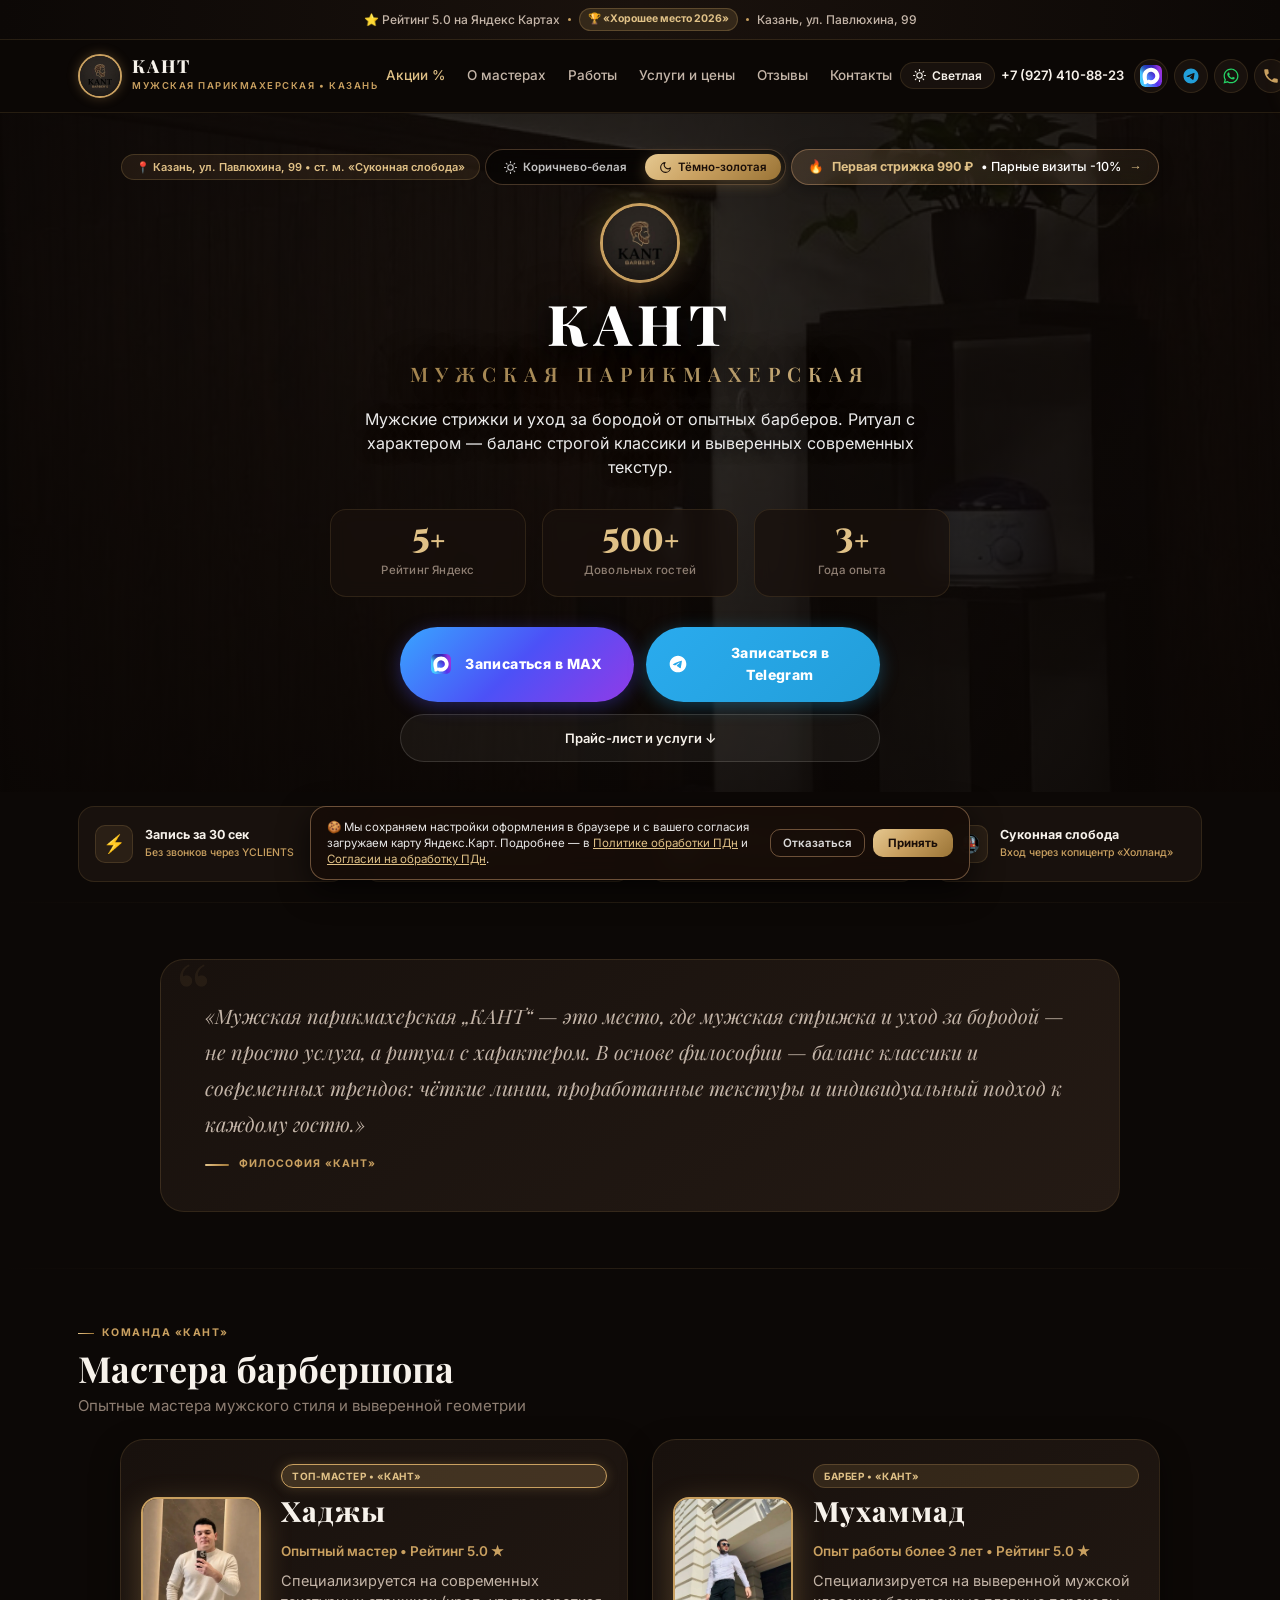
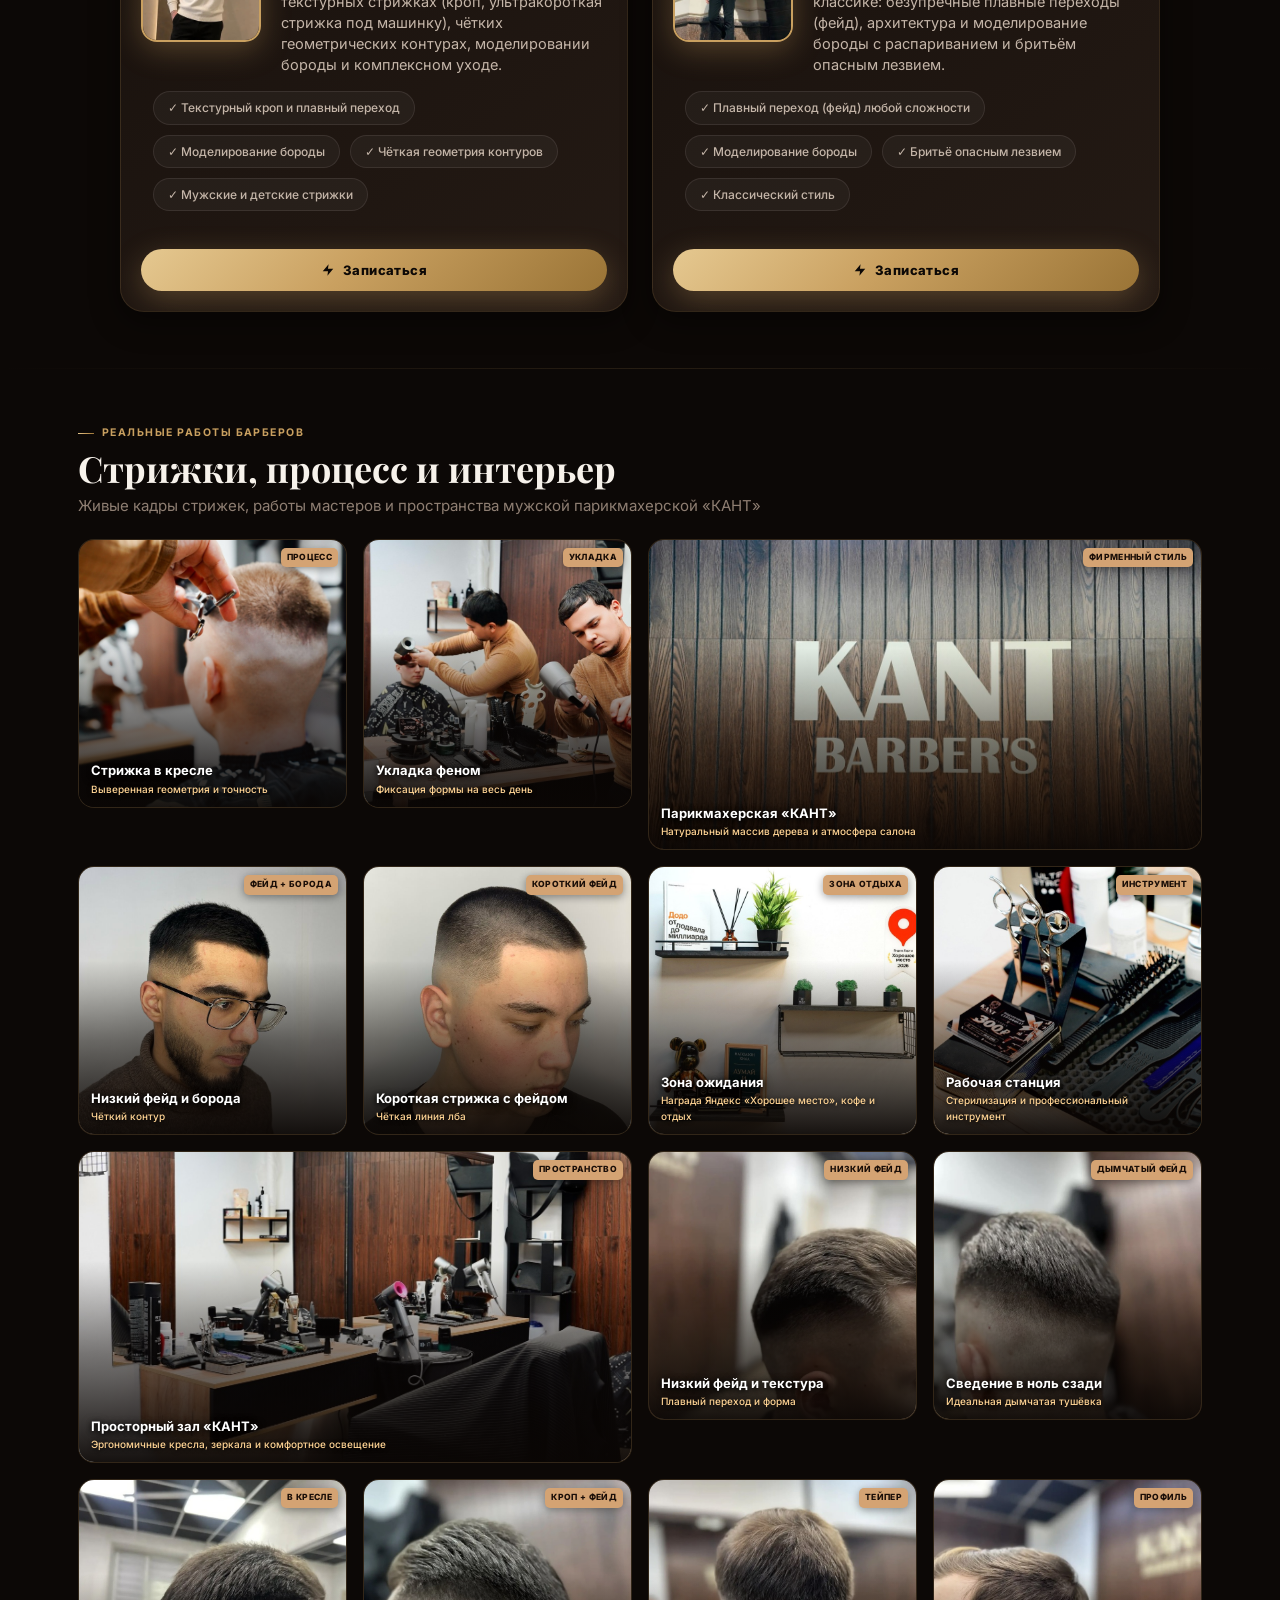
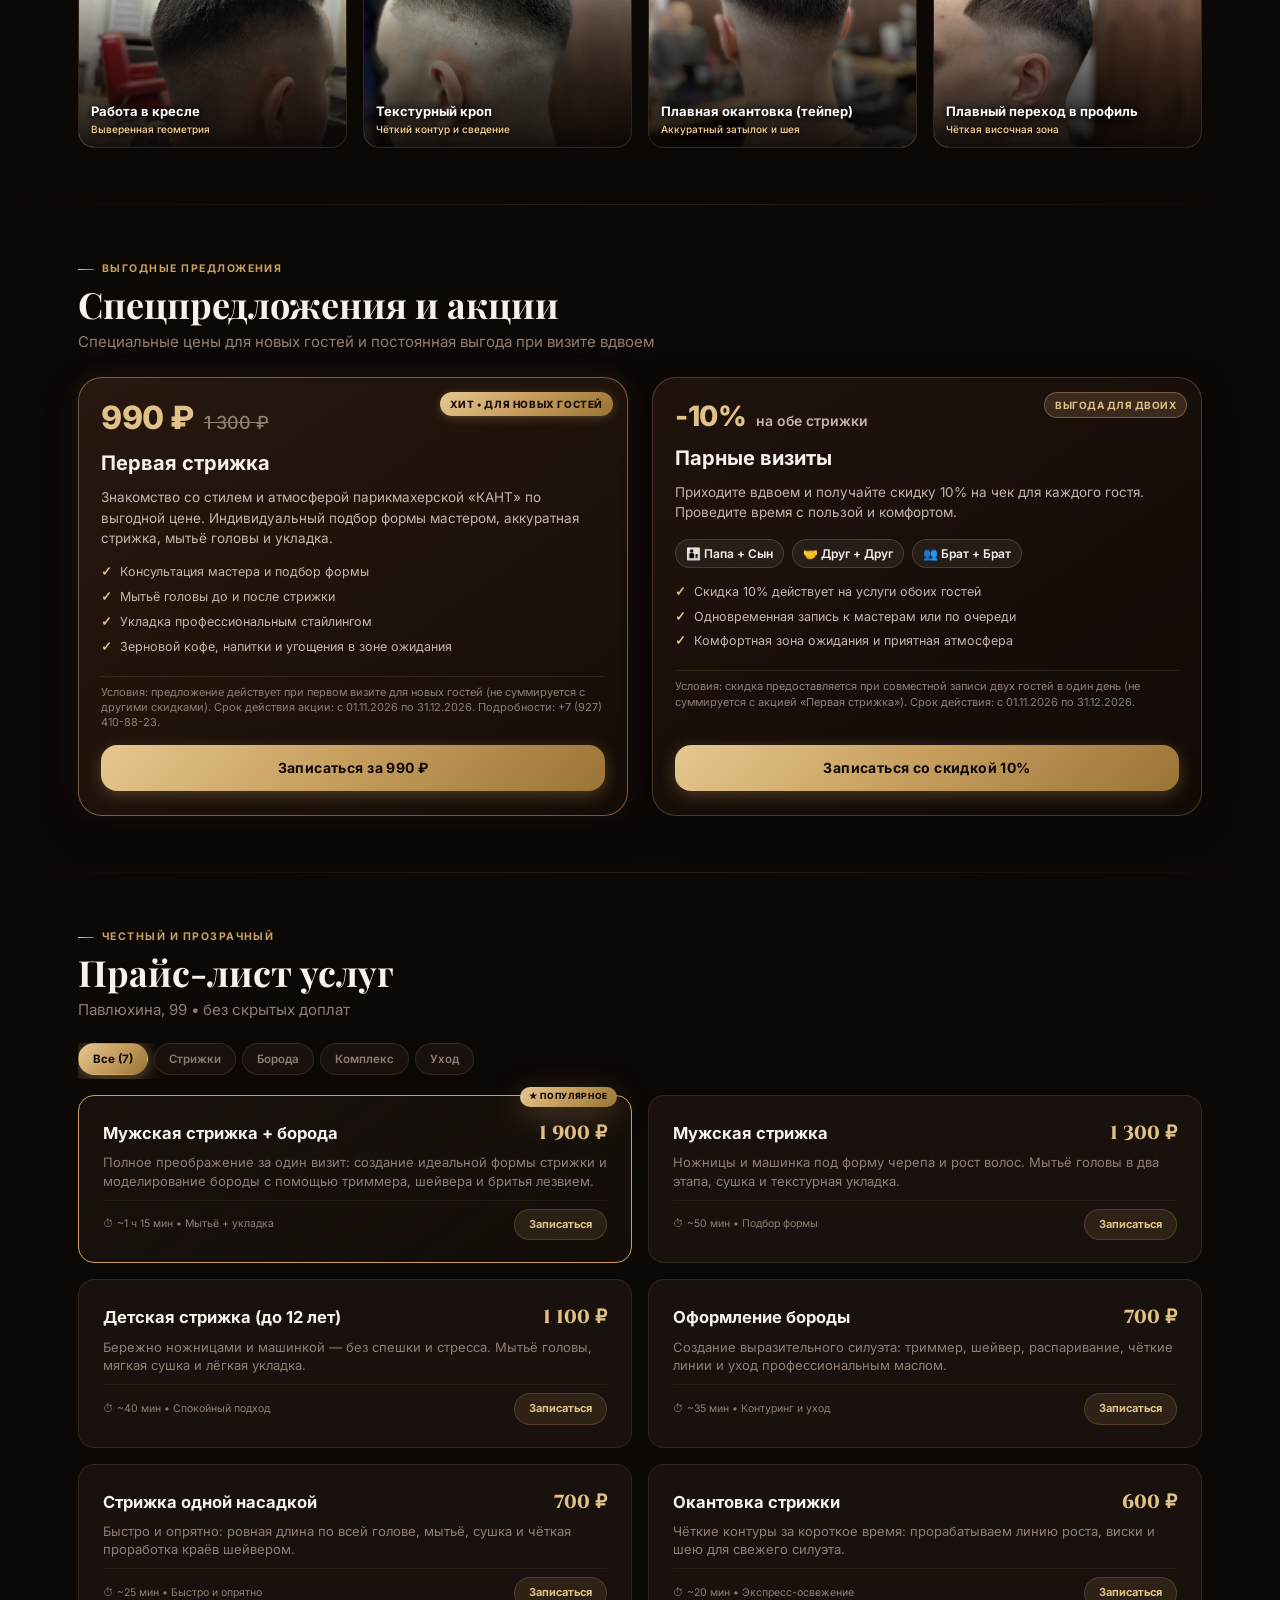
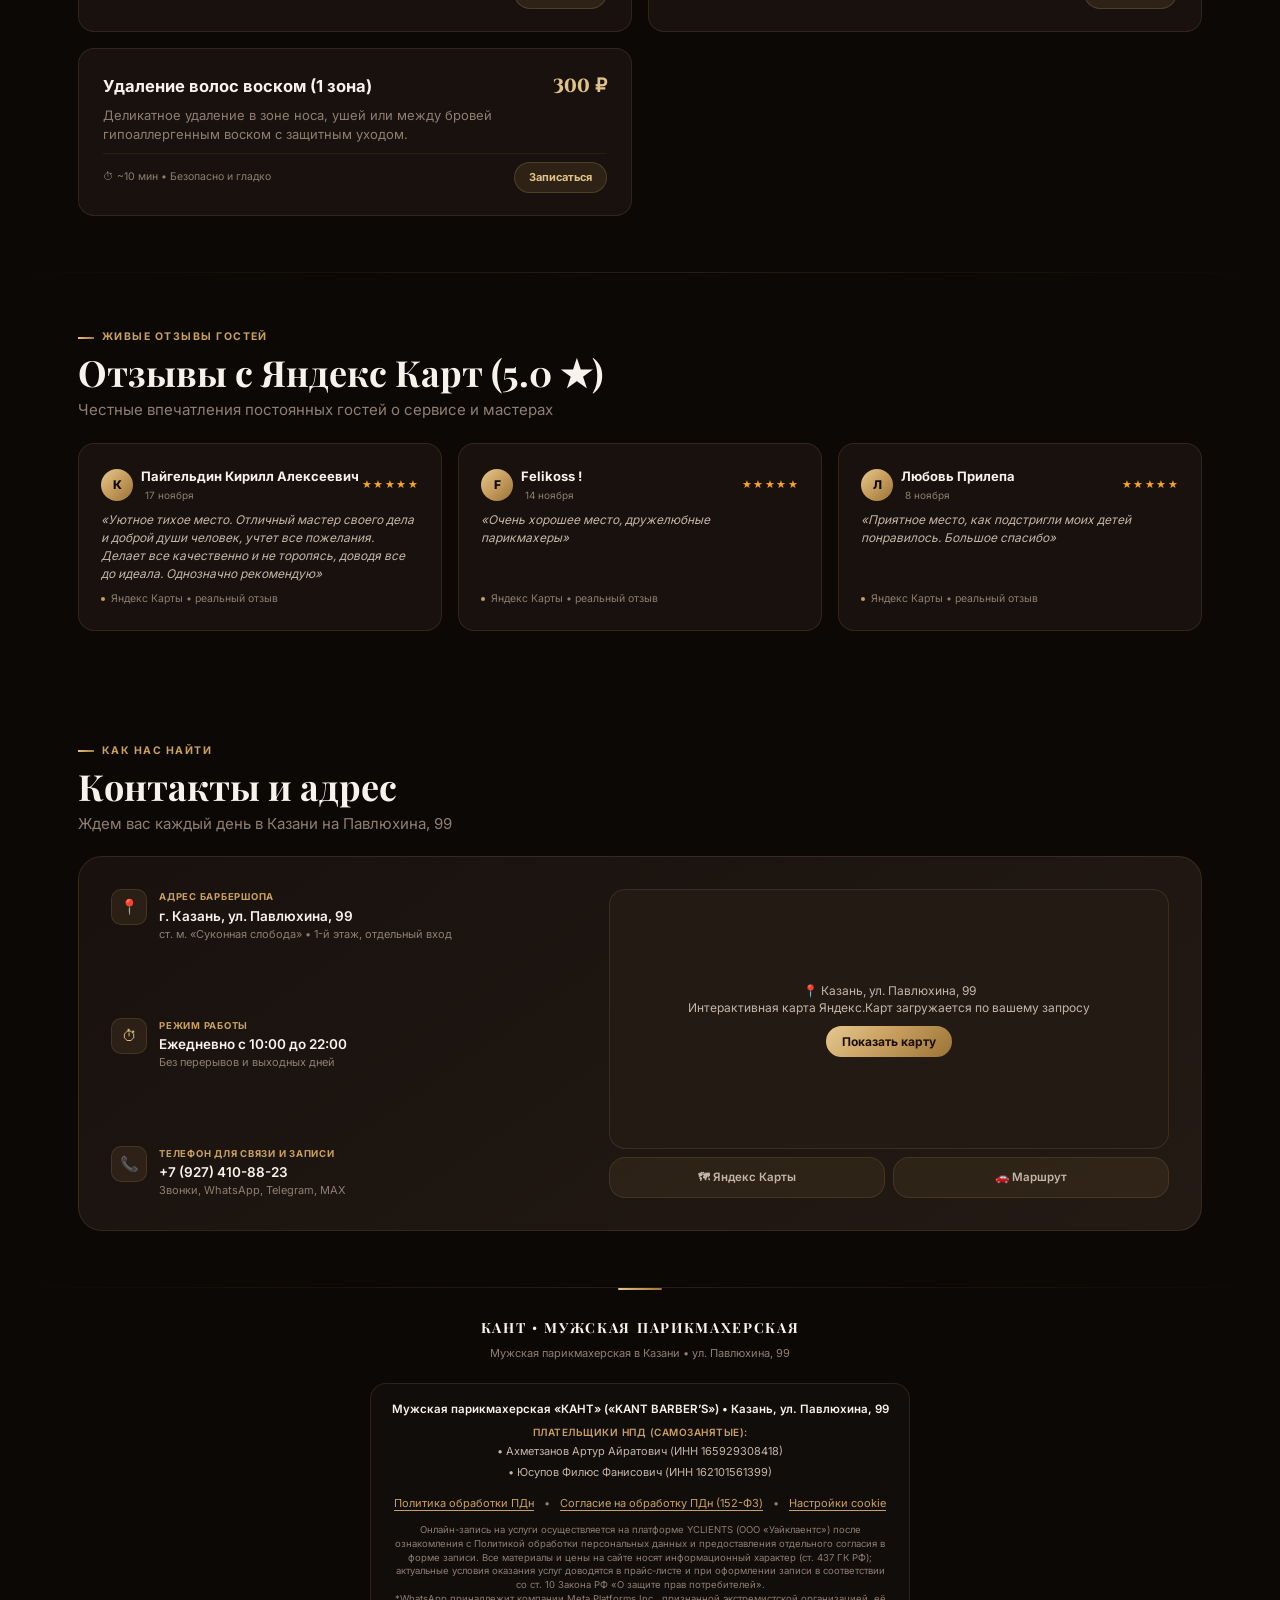
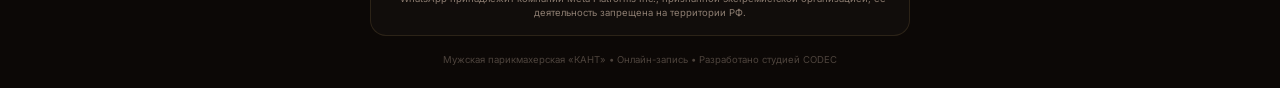
==== commit 2a130d88: "compliance: localize fonts, split 152-FZ docs, fix YCLIENTS and 168-FZ content" ====
--- a/index.html
+++ b/index.html
@@ -3,12 +3,12 @@
 <head>
   <meta charset="UTF-8">
   <meta name="viewport" content="width=device-width, initial-scale=1.0, viewport-fit=cover">
-  <title>KANT Barber’s | Премиум барбершоп в Казани — Павлюхина, 99</title>
-  <meta name="description" content="KANT Barber’s — мужские стрижки и уход за бородой от опытных барберов. Рейтинг 5.0 ★ «Хорошее место 2026». Казань, ул. Павлюхина, 99. Онлайн-запись.">
-  <meta name="keywords" content="барбершоп казань, мужская стрижка казань, барберы казань, kant barbers, стрижка павлюхина, борода казань, фейд казань">
+  <title>Мужская парикмахерская «КАНТ» (KANT Barber’s) | Казань — Павлюхина, 99</title>
+  <meta name="description" content="Мужская парикмахерская «КАНТ» (KANT Barber’s) — мужские стрижки и уход за бородой от опытных мастеров. Рейтинг 5.0 ★ «Хорошее место 2026». Казань, ул. Павлюхина, 99. Онлайн-запись.">
+  <meta name="keywords" content="барбершоп казань, мужская парикмахерская казань, мужская стрижка казань, барберы казань, кант казань, kant barbers, стрижка павлюхина, борода казань, фейд казань">
 
   <!-- Open Graph -->
-  <meta property="og:title" content="KANT Barber’s — Мужской барбершоп в Казани | Павлюхина, 99">
+  <meta property="og:title" content="Мужская парикмахерская «КАНТ» — Казань | Павлюхина, 99">
   <meta property="og:description" content="Мужские стрижки и уход за бородой от опытных мастеров. Рейтинг 5.0 ★ «Хорошее место 2026». Онлайн-запись за 30 секунд.">
   <meta property="og:image" content="images/logo_hq.jpg">
   <meta property="og:type" content="website">
@@ -17,73 +17,10 @@
   <!-- Favicon -->
   <link rel="icon" type="image/svg+xml" href="images/logo.svg">
 
-  <!-- Google Fonts -->
-  <link rel="preconnect" href="https://fonts.googleapis.com">
-  <link rel="preconnect" href="https://fonts.gstatic.com" crossorigin>
-  <link href="https://fonts.googleapis.com/css2?family=Cinzel:wght@500;600;700;800;900&family=Inter:wght@300;400;500;600;700;800&family=Playfair+Display:ital,wght@0,400;0,500;0,600;0,700;0,800;1,400;1,500&display=swap" rel="stylesheet">
-
-  <!-- Disable Yclients Native Floating Green Button -->
-  <script type="text/javascript">
-    var yWidgetSettings = {
-      buttonAutoShow: false,
-      buttonColor: 'transparent',
-      buttonAnimation: false
-    };
-  
-    // ── Cookie Banner Logic (152-ФЗ) ──
-    function acceptCookies() {
-      try { localStorage.setItem('kant_cookies_accepted', '1'); } catch(e){}
-      var b = document.getElementById('cookieBanner');
-      if (b) b.style.display = 'none';
-    }
-    document.addEventListener('DOMContentLoaded', function() {
-      try {
-        if (!localStorage.getItem('kant_cookies_accepted')) {
-          var b = document.getElementById('cookieBanner');
-          if (b) b.style.display = 'flex';
-        }
-      } catch(e){}
-    });
-
-  </script>
-  <!-- Yclients Widget Script -->
-  <script type="text/javascript" src="https://w2742254.yclients.com/widgetJS" charset="UTF-8">
-    // ── Cookie Banner Logic (152-ФЗ) ──
-    function acceptCookies() {
-      try { localStorage.setItem('kant_cookies_accepted', '1'); } catch(e){}
-      var b = document.getElementById('cookieBanner');
-      if (b) b.style.display = 'none';
-    }
-    document.addEventListener('DOMContentLoaded', function() {
-      try {
-        if (!localStorage.getItem('kant_cookies_accepted')) {
-          var b = document.getElementById('cookieBanner');
-          if (b) b.style.display = 'flex';
-        }
-      } catch(e){}
-    });
-
-  </script>
+  <!-- Локальные шрифты (152-ФЗ) -->
+  <link rel="stylesheet" href="fonts/fonts.css">
 
   <style>
-    /* ═══════════════════════════════════
-       HIDE YCLIENTS GREEN BUTTON
-       ═══════════════════════════════════ */
-    .yButton, a.yButton, .ybutton, a.ybutton, #ybutton, #yButton,
-    .yCloseIcon, .yWave, .yText, .yIcon, .yBackground,
-    [class*="yButton"], [class*="ybutton"], [id*="yButton"], [id*="ybutton"],
-    .yc-widget-button, .ms_widget_button {
-      display: none !important;
-      visibility: hidden !important;
-      opacity: 0 !important;
-      pointer-events: none !important;
-      width: 0 !important;
-      height: 0 !important;
-      position: absolute !important;
-      left: -9999px !important;
-      top: -9999px !important;
-      overflow: hidden !important;
-    }
 
     /* ═══════════════════════════════════
        DESIGN SYSTEM & PALETTE
@@ -514,7 +451,7 @@
       object-fit: cover;
     }
     .logo-text-title {
-      font-family: 'Cinzel', serif;
+      font-family: 'Cinzel', 'Playfair Display', serif;
       font-size: 16px;
       font-weight: 800;
       letter-spacing: 0.1em;
@@ -698,7 +635,7 @@
     }
 
     .hero-title {
-      font-family: 'Cinzel', serif;
+      font-family: 'Cinzel', 'Playfair Display', serif;
       font-size: 34px;
       font-weight: 900;
       letter-spacing: 0.1em;
@@ -708,7 +645,7 @@
     }
     .hero-title-accent {
       display: block;
-      font-family: 'Cinzel', serif;
+      font-family: 'Cinzel', 'Playfair Display', serif;
       font-size: 15px;
       font-weight: 600;
       letter-spacing: 0.26em;
@@ -748,7 +685,7 @@
       transform: translateY(-2px);
     }
     .stat-number {
-      font-family: 'Cinzel', serif;
+      font-family: 'Cinzel', 'Playfair Display', serif;
       font-size: 22px;
       font-weight: 800;
       color: var(--gold-light);
@@ -1048,7 +985,7 @@
       border-radius: var(--radius-full);
     }
     .master-title-name {
-      font-family: 'Cinzel', serif;
+      font-family: 'Cinzel', 'Playfair Display', serif;
       font-size: 22px;
       font-weight: 800;
       color: var(--text-primary);
@@ -1329,7 +1266,7 @@
       line-height: 1.3;
     }
     .service-price {
-      font-family: 'Cinzel', serif;
+      font-family: 'Cinzel', 'Playfair Display', serif;
       font-size: 17px;
       font-weight: 800;
       color: var(--gold-light);
@@ -1487,7 +1424,7 @@
     }
     .yandex-info { flex: 1; min-width: 120px; }
     .yandex-score {
-      font-family: 'Cinzel', serif;
+      font-family: 'Cinzel', 'Playfair Display', serif;
       font-size: 19px;
       font-weight: 800;
       color: var(--gold-light);
@@ -1590,12 +1527,43 @@
       border: 1px solid var(--border);
       height: 190px;
       width: 100%;
+      position: relative;
+      background: var(--bg-elevated);
     }
     .map-embed iframe {
       width: 100%;
       height: 100%;
       border: none;
       filter: grayscale(0.2) contrast(1.1);
+    }
+    .map-placeholder {
+      width: 100%;
+      height: 100%;
+      display: flex;
+      flex-direction: column;
+      align-items: center;
+      justify-content: center;
+      text-align: center;
+      padding: 16px;
+      gap: 10px;
+      color: var(--text-secondary);
+      font-size: 12px;
+      line-height: 1.45;
+    }
+    .btn-map-load {
+      background: var(--gold-gradient);
+      color: #1A0E08;
+      border: none;
+      padding: 8px 16px;
+      font-size: 12px;
+      font-weight: 700;
+      border-radius: var(--radius-full);
+      cursor: pointer;
+      transition: all var(--transition);
+    }
+    .btn-map-load:hover {
+      box-shadow: 0 2px 10px var(--gold-glow);
+      transform: translateY(-1px);
     }
     .map-buttons {
       display: grid;
@@ -1647,7 +1615,7 @@
       border-radius: 2px;
     }
     .footer-brand {
-      font-family: 'Cinzel', serif;
+      font-family: 'Cinzel', 'Playfair Display', serif;
       font-size: 14px;
       letter-spacing: 0.12em;
       color: var(--text-primary);
@@ -1761,7 +1729,7 @@
       border-bottom: 1px solid var(--border);
     }
     .modal-header-title {
-      font-family: 'Cinzel', serif;
+      font-family: 'Cinzel', 'Playfair Display', serif;
       font-size: 11.5px;
       font-weight: 700;
       letter-spacing: 0.06em;
@@ -2139,7 +2107,7 @@
       font-weight: 800;
       color: var(--text-primary);
       letter-spacing: 0.04em;
-      font-family: 'Cinzel', serif;
+      font-family: 'Cinzel', 'Playfair Display', serif;
     }
     .btn-copy-number {
       background: var(--gold-gradient);
@@ -2914,6 +2882,14 @@
       color: var(--gold-light);
       font-weight: bold;
     }
+    .promo-terms {
+      font-size: 11px;
+      color: var(--text-muted);
+      line-height: 1.4;
+      margin: 0 0 14px 0;
+      padding-top: 8px;
+      border-top: 1px solid rgba(201, 160, 96, 0.12);
+    }
     .promo-btn {
       width: 100%;
       text-align: center;
@@ -3019,7 +2995,7 @@
       bottom: 20px;
       left: 16px;
       right: 16px;
-      max-width: 520px;
+      max-width: 660px;
       margin: 0 auto;
       background: rgba(22, 13, 8, 0.96);
       border: 1px solid rgba(212, 163, 115, 0.45);
@@ -3042,10 +3018,20 @@
       justify-content: space-between;
       width: 100%;
       gap: 12px;
+      flex-wrap: wrap;
+    }
+    .cookie-content span {
+      flex: 1 1 260px;
     }
     .cookie-content a {
       color: var(--gold-light);
       text-decoration: underline;
+    }
+    .cookie-actions {
+      display: flex;
+      align-items: center;
+      gap: 8px;
+      flex-shrink: 0;
     }
     .btn-cookie-accept {
       background: var(--gold-gradient);
@@ -3064,6 +3050,23 @@
       box-shadow: 0 2px 10px var(--gold-glow);
       transform: translateY(-1px);
     }
+    .btn-cookie-decline {
+      background: transparent;
+      color: rgba(255, 255, 255, 0.85);
+      border: 1px solid rgba(212, 163, 115, 0.45);
+      padding: 6px 12px;
+      font-size: 11.5px;
+      font-weight: 600;
+      border-radius: var(--radius-sm);
+      cursor: pointer;
+      white-space: nowrap;
+      transition: all var(--transition);
+      flex-shrink: 0;
+    }
+    .btn-cookie-decline:hover {
+      border-color: var(--gold-light);
+      color: #FFF;
+    }
     [data-theme="light"] .cookie-banner {
       background: rgba(255, 255, 255, 0.96);
       border-color: rgba(138, 90, 43, 0.35);
@@ -3071,6 +3074,10 @@
     }
     [data-theme="light"] .cookie-content {
       color: #382417;
+    }
+    [data-theme="light"] .btn-cookie-decline {
+      color: #4A3528;
+      border-color: rgba(138, 90, 43, 0.4);
     }
     @media (max-width: 768px) {
       .cookie-banner {
@@ -3099,11 +3106,11 @@
       <div class="header-inner">
         <a href="#" class="logo-group">
           <div class="logo-avatar">
-            <img src="images/logo_hq.jpg" alt="KANT Barber's Logo" onerror="this.src='images/logo_raw_hd.jpg'">
+            <img src="images/logo_hq.jpg" alt="Логотип мужской парикмахерской КАНТ" onerror="this.src='images/logo_raw_hd.jpg'">
           </div>
           <div>
-            <div class="logo-text-title">KANT</div>
-            <div class="logo-text-sub">BARBER’S • КАЗАНЬ</div>
+            <div class="logo-text-title">КАНТ</div>
+            <div class="logo-text-sub">МУЖСКАЯ ПАРИКМАХЕРСКАЯ • КАЗАНЬ</div>
           </div>
         </a>
 
@@ -3172,13 +3179,12 @@
         </a>
 
         <div class="hero-logo-circle reveal reveal-delay-1">
-          <img src="images/logo_hq.jpg" alt="KANT Barber's" onerror="this.src='images/logo_raw_hd.jpg'">
-        </div>
+          <img src="images/logo_hq.jpg" alt="Мужская парикмахерская КАНТ" onerror="this.src='images/logo_raw_hd.jpg'">
         </div>
 
         <h1 class="hero-title reveal reveal-delay-2">
-          KANT
-          <span class="hero-title-accent text-shimmer">BARBER’S</span>
+          КАНТ
+          <span class="hero-title-accent text-shimmer">МУЖСКАЯ ПАРИКМАХЕРСКАЯ</span>
         </h1>
 
         <p class="hero-subtitle reveal reveal-delay-3">
@@ -3250,7 +3256,7 @@
           <div class="feature-icon">🚇</div>
           <div>
             <div class="feature-title">Суконная слобода</div>
-            <div class="feature-desc">Вход через Holland</div>
+            <div class="feature-desc">Вход через копицентр «Холланд»</div>
           </div>
         </div>
       </div>
@@ -3264,11 +3270,11 @@
     <div class="container">
       <div class="philosophy-card reveal-scale">
         <p class="quote-text">
-          «Kant Barber’s — это место, где мужская стрижка и уход за бородой — не просто услуга, а ритуал с характером. В основе философии — баланс классики и современных трендов: чёткие линии, проработанные текстуры и индивидуальный подход к каждому гостю.»
+          «Мужская парикмахерская „КАНТ“ — это место, где мужская стрижка и уход за бородой — не просто услуга, а ритуал с характером. В основе философии — баланс классики и современных трендов: чёткие линии, проработанные текстуры и индивидуальный подход к каждому гостю.»
         </p>
         <div class="quote-footer">
           <div class="quote-line"></div>
-          <div class="quote-author">ФИЛОСОФИЯ KANT BARBER’S</div>
+          <div class="quote-author">ФИЛОСОФИЯ «КАНТ»</div>
         </div>
       </div>
     </div>
@@ -3280,7 +3286,7 @@
   <section class="section" id="master">
     <div class="container">
       <div class="section-head reveal">
-        <div class="section-tag">Команда Kant Barber’s</div>
+        <div class="section-tag">Команда «КАНТ»</div>
         <h2 class="section-title">Мастера барбершопа</h2>
         <p class="section-subtitle">Опытные мастера мужского стиля и выверенной геометрии</p>
       </div>
@@ -3294,24 +3300,24 @@
                 <img src="images/master_khadzhy.jpg" alt="Топ-мастер Хаджы" loading="lazy" onerror="this.src='images/hero_barber.jpg'">
               </div>
               <div class="master-card-info">
-                <div class="master-badge-role master-badge-top">ТОП-МАСТЕР • KANT</div>
+                <div class="master-badge-role master-badge-top">ТОП-МАСТЕР • «КАНТ»</div>
                 <h3 class="master-title-name">Хаджы</h3>
                 <div class="master-experience">Опытный мастер • Рейтинг 5.0 ★</div>
                 <p class="master-bio">
-                  Специализируется на современных текстурных стрижках (Crop, Buzz Cut), чётких геометрических контурах, моделировании бороды и комплексном уходе.
+                  Специализируется на современных текстурных стрижках (кроп, ультракороткая стрижка под машинку), чётких геометрических контурах, моделировании бороды и комплексном уходе.
                 </p>
               </div>
             </div>
 
             <div class="master-skills-row">
-              <span class="skill-tag">✓ Текстурный Crop & Fade</span>
+              <span class="skill-tag">✓ Текстурный кроп и плавный переход</span>
               <span class="skill-tag">✓ Моделирование бороды</span>
               <span class="skill-tag">✓ Чёткая геометрия контуров</span>
               <span class="skill-tag">✓ Мужские и детские стрижки</span>
             </div>
 
             <div class="master-card-cta">
-              <a href="https://n2742254.yclients.ru/" class="btn-master-staff-book btn-glow-gold ms_booking" onclick="openBooking(event)">
+              <a href="https://n2742254.yclients.ru/" target="_blank" rel="noopener noreferrer" class="btn-master-staff-book btn-glow-gold">
                 <svg viewBox="0 0 24 24" width="14" height="14" fill="currentColor"><path d="M13 2L3 14h9l-1 8 10-12h-9l1-8z"/></svg>
                 <span>Записаться</span>
               </a>
@@ -3327,24 +3333,24 @@
                 <img src="images/master_muhammad.jpg" alt="Барбер Мухаммад" loading="lazy" onerror="this.src='images/hero_barber.jpg'">
               </div>
               <div class="master-card-info">
-                <div class="master-badge-role">БАРБЕР • KANT</div>
+                <div class="master-badge-role">БАРБЕР • «КАНТ»</div>
                 <h3 class="master-title-name">Мухаммад</h3>
                 <div class="master-experience">Опыт работы более 3 лет • Рейтинг 5.0 ★</div>
                 <p class="master-bio">
-                  Специализируется на выверенной мужской классике: безупречные переходы Fade, архитектура и моделирование бороды с распариванием и бритьём опасным лезвием.
+                  Специализируется на выверенной мужской классике: безупречные плавные переходы (фейд), архитектура и моделирование бороды с распариванием и бритьём опасным лезвием.
                 </p>
               </div>
             </div>
 
             <div class="master-skills-row">
-              <span class="skill-tag">✓ Fade любой сложности</span>
+              <span class="skill-tag">✓ Плавный переход (фейд) любой сложности</span>
               <span class="skill-tag">✓ Моделирование бороды</span>
               <span class="skill-tag">✓ Бритьё опасным лезвием</span>
               <span class="skill-tag">✓ Классический стиль</span>
             </div>
 
             <div class="master-card-cta">
-              <a href="https://n2742254.yclients.ru/" class="btn-master-staff-book btn-glow-gold ms_booking" onclick="openBooking(event)">
+              <a href="https://n2742254.yclients.ru/" target="_blank" rel="noopener noreferrer" class="btn-master-staff-book btn-glow-gold">
                 <svg viewBox="0 0 24 24" width="14" height="14" fill="currentColor"><path d="M13 2L3 14h9l-1 8 10-12h-9l1-8z"/></svg>
                 <span>Записаться</span>
               </a>
@@ -3363,13 +3369,13 @@
       <div class="section-head reveal">
         <div class="section-tag">Реальные работы барберов</div>
         <h2 class="section-title">Стрижки, процесс и интерьер</h2>
-        <p class="section-subtitle">Живые кадры стрижек, работы барберов и пространства KANT Barber's</p>
+        <p class="section-subtitle">Живые кадры стрижек, работы мастеров и пространства мужской парикмахерской «КАНТ»</p>
       </div>
 
       <div class="gallery-grid">
         <!-- Row 1: 1 + 1 + 2 = 4 cells -->
         <div class="gallery-item reveal" onclick="openLightbox(this)">
-          <img src="images/work_fade_precision.jpg" alt="Процесс стрижки fade в кресле" loading="lazy">
+          <img src="images/work_fade_precision.jpg" alt="Процесс стрижки с плавным переходом в кресле" loading="lazy">
           <div class="gallery-badge">ПРОЦЕСС</div>
           <div class="gallery-overlay">
             <div class="gallery-title">Стрижка в кресле</div>
@@ -3387,75 +3393,75 @@
         </div>
 
         <div class="gallery-item span-2 reveal" onclick="openLightbox(this)">
-          <img src="images/interior_logo_wall.jpg" alt="Логотип KANT BARBER'S на стене из массива" loading="lazy">
+          <img src="images/interior_logo_wall.jpg" alt="Интерьер и вывеска мужской парикмахерской КАНТ на стене из массива" loading="lazy">
           <div class="gallery-badge">ФИРМЕННЫЙ СТИЛЬ</div>
           <div class="gallery-overlay">
-            <div class="gallery-title">KANT BARBER'S</div>
-            <div class="gallery-sub">Премиальный массив дерева и характер салона</div>
+            <div class="gallery-title">Парикмахерская «КАНТ»</div>
+            <div class="gallery-sub">Натуральный массив дерева и атмосфера салона</div>
           </div>
         </div>
 
         <!-- Row 2: 1 + 1 + 1 + 1 = 4 cells -->
         <div class="gallery-item reveal" onclick="openLightbox(this)">
-          <img src="images/real_cut_1.jpg" alt="Low Fade и борода" loading="lazy">
+          <img src="images/real_cut_1.jpg" alt="Низкий плавный переход (фейд) и борода" loading="lazy">
           <div class="gallery-badge">ФЕЙД + БОРОДА</div>
           <div class="gallery-overlay">
-            <div class="gallery-title">Low Fade и борода</div>
+            <div class="gallery-title">Низкий фейд и борода</div>
             <div class="gallery-sub">Чёткий контур</div>
           </div>
         </div>
 
         <div class="gallery-item reveal reveal-delay-1" onclick="openLightbox(this)">
-          <img src="images/real_cut_2.jpg" alt="Buzz Cut Fade" loading="lazy">
-          <div class="gallery-badge">BUZZ FADE</div>
+          <img src="images/real_cut_2.jpg" alt="Ультракороткая стрижка с плавным переходом" loading="lazy">
+          <div class="gallery-badge">КОРОТКИЙ ФЕЙД</div>
           <div class="gallery-overlay">
-            <div class="gallery-title">Buzz Fade</div>
+            <div class="gallery-title">Короткая стрижка с фейдом</div>
             <div class="gallery-sub">Чёткая линия лба</div>
           </div>
         </div>
 
         <div class="gallery-item reveal" onclick="openLightbox(this)">
-          <img src="images/interior_lounge_shelf.jpg" alt="Зона ожидания KANT Barber's" loading="lazy">
+          <img src="images/interior_lounge_shelf.jpg" alt="Зона ожидания парикмахерской КАНТ" loading="lazy">
           <div class="gallery-badge">ЗОНА ОТДЫХА</div>
           <div class="gallery-overlay">
-            <div class="gallery-title">Лаунж-зона ожидания</div>
-            <div class="gallery-sub">Награда Яндекс «Хорошее место», кофе и покой</div>
+            <div class="gallery-title">Зона ожидания</div>
+            <div class="gallery-sub">Награда Яндекс «Хорошее место», кофе и отдых</div>
           </div>
         </div>
 
         <div class="gallery-item reveal reveal-delay-1" onclick="openLightbox(this)">
-          <img src="images/interior_tools_station.jpg" alt="Рабочий инструмент барберов KANT" loading="lazy">
+          <img src="images/interior_tools_station.jpg" alt="Рабочий инструмент мастеров парикмахерской КАНТ" loading="lazy">
           <div class="gallery-badge">ИНСТРУМЕНТ</div>
           <div class="gallery-overlay">
             <div class="gallery-title">Рабочая станция</div>
-            <div class="gallery-sub">Стерилизация и премиум-инструмент</div>
+            <div class="gallery-sub">Стерилизация и профессиональный инструмент</div>
           </div>
         </div>
 
         <!-- Row 3: 2 + 1 + 1 = 4 cells -->
         <div class="gallery-item span-2 reveal" onclick="openLightbox(this)">
-          <img src="images/interior_wide_hall.jpg" alt="Зал KANT Barber's" loading="lazy">
+          <img src="images/interior_wide_hall.jpg" alt="Зал мужской парикмахерской КАНТ" loading="lazy">
           <div class="gallery-badge">ПРОСТРАНСТВО</div>
           <div class="gallery-overlay">
-            <div class="gallery-title">Просторный зал KANT</div>
+            <div class="gallery-title">Просторный зал «КАНТ»</div>
             <div class="gallery-sub">Эргономичные кресла, зеркала и комфортное освещение</div>
           </div>
         </div>
 
         <div class="gallery-item reveal" onclick="openLightbox(this)">
-          <img src="images/cut_new_1.jpg" alt="Low Fade и текстурный верх" loading="lazy">
-          <div class="gallery-badge">LOW FADE</div>
+          <img src="images/cut_new_1.jpg" alt="Низкий плавный переход и текстурный верх" loading="lazy">
+          <div class="gallery-badge">НИЗКИЙ ФЕЙД</div>
           <div class="gallery-overlay">
-            <div class="gallery-title">Low Fade & Текстура</div>
+            <div class="gallery-title">Низкий фейд и текстура</div>
             <div class="gallery-sub">Плавный переход и форма</div>
           </div>
         </div>
 
         <div class="gallery-item reveal reveal-delay-1" onclick="openLightbox(this)">
-          <img src="images/cut_new_2.jpg" alt="Skin Fade сведение сзади" loading="lazy">
-          <div class="gallery-badge">SKIN FADE</div>
+          <img src="images/cut_new_2.jpg" alt="Дымчатый переход сведение в ноль сзади" loading="lazy">
+          <div class="gallery-badge">ДЫМЧАТЫЙ ФЕЙД</div>
           <div class="gallery-overlay">
-            <div class="gallery-title">Skin Fade сзади</div>
+            <div class="gallery-title">Сведение в ноль сзади</div>
             <div class="gallery-sub">Идеальная дымчатая тушёвка</div>
           </div>
         </div>
@@ -3471,28 +3477,28 @@
         </div>
 
         <div class="gallery-item reveal reveal-delay-1" onclick="openLightbox(this)">
-          <img src="images/cut_new_4.jpg" alt="Текстурный Кроп" loading="lazy">
-          <div class="gallery-badge">CROP FADE</div>
+          <img src="images/cut_new_4.jpg" alt="Текстурный кроп с плавным переходом" loading="lazy">
+          <div class="gallery-badge">КРОП + ФЕЙД</div>
           <div class="gallery-overlay">
-            <div class="gallery-title">Текстурный Кроп</div>
+            <div class="gallery-title">Текстурный кроп</div>
             <div class="gallery-sub">Чёткий контур и сведение</div>
           </div>
         </div>
 
         <div class="gallery-item reveal" onclick="openLightbox(this)">
-          <img src="images/cut_new_5.jpg" alt="Taper Fade сзади" loading="lazy">
-          <div class="gallery-badge">TAPER FADE</div>
+          <img src="images/cut_new_5.jpg" alt="Плавная окантовка сзади (тейпер)" loading="lazy">
+          <div class="gallery-badge">ТЕЙПЕР</div>
           <div class="gallery-overlay">
-            <div class="gallery-title">Taper Fade</div>
+            <div class="gallery-title">Плавная окантовка (тейпер)</div>
             <div class="gallery-sub">Аккуратный затылок и шея</div>
           </div>
         </div>
 
         <div class="gallery-item reveal reveal-delay-1" onclick="openLightbox(this)">
-          <img src="images/cut_new_6.jpg" alt="Текстурный Fade в профиль" loading="lazy">
+          <img src="images/cut_new_6.jpg" alt="Плавный переход в профиль" loading="lazy">
           <div class="gallery-badge">ПРОФИЛЬ</div>
           <div class="gallery-overlay">
-            <div class="gallery-title">Fade в профиль</div>
+            <div class="gallery-title">Плавный переход в профиль</div>
             <div class="gallery-sub">Чёткая височная зона</div>
           </div>
         </div>
@@ -3524,20 +3530,23 @@
           <div>
             <div class="promo-price-wrap">
               <span class="promo-price">990 ₽</span>
-              <span class="promo-old-price">1 500 ₽</span>
+              <span class="promo-old-price">1 300 ₽</span>
             </div>
             <h3 class="promo-title">Первая стрижка</h3>
             <p class="promo-desc">
-              Знакомство со стилем и атмосферой KANT Barber's по выгодной цене. Индивидуальный подбор формы мастером, аккуратная стрижка, мытье головы и премиальная укладка.
+              Знакомство со стилем и атмосферой парикмахерской «КАНТ» по выгодной цене. Индивидуальный подбор формы мастером, аккуратная стрижка, мытьё головы и укладка.
             </p>
             <ul class="promo-features">
               <li><span class="check">✓</span> Консультация мастера и подбор формы</li>
-              <li><span class="check">✓</span> Мытье головы до и после стрижки</li>
+              <li><span class="check">✓</span> Мытьё головы до и после стрижки</li>
               <li><span class="check">✓</span> Укладка профессиональным стайлингом</li>
-              <li><span class="check">✓</span> Зерновой кофе, напитки и угощения в лаунже</li>
+              <li><span class="check">✓</span> Зерновой кофе, напитки и угощения в зоне ожидания</li>
             </ul>
-          </div>
-          <a href="https://max.ru/u/f9LHodD0cOKmESFjdeyaOf0SWULEz4adcmClkceNlOZRxMezHdqC6ouCxoY" target="_blank" class="btn-primary btn-glow-gold promo-btn">
+            <p class="promo-terms">
+              Условия: предложение действует при первом визите для новых гостей (не суммируется с другими скидками). Срок действия акции: с 01.11.2026 по 31.12.2026. Подробности: +7 (927) 410-88-23.
+            </p>
+          </div>
+          <a href="https://max.ru/u/f9LHodD0cOKmESFjdeyaOf0SWULEz4adcmClkceNlOZRxMezHdqC6ouCxoY" target="_blank" rel="noopener noreferrer" class="btn-primary btn-glow-gold promo-btn">
             Записаться за 990 ₽
           </a>
         </div>
@@ -3552,7 +3561,7 @@
             </div>
             <h3 class="promo-title">Парные визиты</h3>
             <p class="promo-desc">
-              Приходите вдвоем и получайте постоянную скидку 10% на чек для каждого гостя. Проведите время с пользой и комфортом.
+              Приходите вдвоем и получайте скидку 10% на чек для каждого гостя. Проведите время с пользой и комфортом.
             </p>
             <div class="promo-tags">
               <span class="promo-pill">👨‍👦 Папа + Сын</span>
@@ -3564,8 +3573,11 @@
               <li><span class="check">✓</span> Одновременная запись к мастерам или по очереди</li>
               <li><span class="check">✓</span> Комфортная зона ожидания и приятная атмосфера</li>
             </ul>
-          </div>
-          <a href="https://max.ru/u/f9LHodD0cOKmESFjdeyaOf0SWULEz4adcmClkceNlOZRxMezHdqC6ouCxoY" target="_blank" class="btn-primary btn-glow-gold promo-btn">
+            <p class="promo-terms">
+              Условия: скидка предоставляется при совместной записи двух гостей в один день (не суммируется с акцией «Первая стрижка»). Срок действия: с 01.11.2026 по 31.12.2026.
+            </p>
+          </div>
+          <a href="https://max.ru/u/f9LHodD0cOKmESFjdeyaOf0SWULEz4adcmClkceNlOZRxMezHdqC6ouCxoY" target="_blank" rel="noopener noreferrer" class="btn-primary btn-glow-gold promo-btn">
             Записаться со скидкой 10%
           </a>
         </div>
@@ -3606,7 +3618,7 @@
           </div>
           <div class="service-footer">
             <div class="service-time">⏱ ~1 ч 15 мин • Мытьё + укладка</div>
-            <a href="https://n2742254.yclients.ru/" class="btn-book-service ms_booking" onclick="openBooking(event)">Записаться</a>
+            <a href="https://n2742254.yclients.ru/" target="_blank" rel="noopener noreferrer" class="btn-book-service">Записаться</a>
           </div>
         </div>
 
@@ -3620,7 +3632,7 @@
           </div>
           <div class="service-footer">
             <div class="service-time">⏱ ~50 мин • Подбор формы</div>
-            <a href="https://n2742254.yclients.ru/" class="btn-book-service ms_booking" onclick="openBooking(event)">Записаться</a>
+            <a href="https://n2742254.yclients.ru/" target="_blank" rel="noopener noreferrer" class="btn-book-service">Записаться</a>
           </div>
         </div>
 
@@ -3634,7 +3646,7 @@
           </div>
           <div class="service-footer">
             <div class="service-time">⏱ ~40 мин • Спокойный подход</div>
-            <a href="https://n2742254.yclients.ru/" class="btn-book-service ms_booking" onclick="openBooking(event)">Записаться</a>
+            <a href="https://n2742254.yclients.ru/" target="_blank" rel="noopener noreferrer" class="btn-book-service">Записаться</a>
           </div>
         </div>
 
@@ -3648,7 +3660,7 @@
           </div>
           <div class="service-footer">
             <div class="service-time">⏱ ~35 мин • Контуринг и уход</div>
-            <a href="https://n2742254.yclients.ru/" class="btn-book-service ms_booking" onclick="openBooking(event)">Записаться</a>
+            <a href="https://n2742254.yclients.ru/" target="_blank" rel="noopener noreferrer" class="btn-book-service">Записаться</a>
           </div>
         </div>
 
@@ -3662,7 +3674,7 @@
           </div>
           <div class="service-footer">
             <div class="service-time">⏱ ~25 мин • Быстро и опрятно</div>
-            <a href="https://n2742254.yclients.ru/" class="btn-book-service ms_booking" onclick="openBooking(event)">Записаться</a>
+            <a href="https://n2742254.yclients.ru/" target="_blank" rel="noopener noreferrer" class="btn-book-service">Записаться</a>
           </div>
         </div>
 
@@ -3676,7 +3688,7 @@
           </div>
           <div class="service-footer">
             <div class="service-time">⏱ ~20 мин • Экспресс-освежение</div>
-            <a href="https://n2742254.yclients.ru/" class="btn-book-service ms_booking" onclick="openBooking(event)">Записаться</a>
+            <a href="https://n2742254.yclients.ru/" target="_blank" rel="noopener noreferrer" class="btn-book-service">Записаться</a>
           </div>
         </div>
 
@@ -3690,7 +3702,7 @@
           </div>
           <div class="service-footer">
             <div class="service-time">⏱ ~10 мин • Безопасно и гладко</div>
-            <a href="https://n2742254.yclients.ru/" class="btn-book-service ms_booking" onclick="openBooking(event)">Записаться</a>
+            <a href="https://n2742254.yclients.ru/" target="_blank" rel="noopener noreferrer" class="btn-book-service">Записаться</a>
           </div>
         </div>
 
@@ -3827,14 +3839,17 @@
           </div>
 
           <div class="contacts-map-side">
-            <div class="map-embed">
-              <iframe src="https://yandex.ru/map-widget/v1/?ll=49.143714%2C55.772590&z=16&pt=49.143714%2C55.772590%2Cpm2rdm" width="100%" height="190" frameborder="0" allowfullscreen="true" style="position:relative;"></iframe>
+            <div class="map-embed" id="yandexMapContainer" data-map-src="https://yandex.ru/map-widget/v1/?ll=49.143714%2C55.772590&amp;z=16&amp;pt=49.143714%2C55.772590%2Cpm2rdm">
+              <div class="map-placeholder" id="yandexMapPlaceholder">
+                <div>📍 Казань, ул. Павлюхина, 99<br>Интерактивная карта Яндекс.Карт загружается по вашему запросу</div>
+                <button type="button" class="btn-map-load" onclick="loadYandexMap(true)">Показать карту</button>
+              </div>
             </div>
             <div class="map-buttons">
-              <a href="https://yandex.ru/maps/-/CDuWvF3K" target="_blank" class="btn-map">
+              <a href="https://yandex.ru/maps/-/CDuWvF3K" target="_blank" rel="noopener noreferrer" class="btn-map">
                 <span>🗺 Яндекс Карты</span>
               </a>
-              <a href="https://yandex.ru/maps/?rtext=~55.772590%2C49.143714&rtt=auto" target="_blank" class="btn-map">
+              <a href="https://yandex.ru/maps/?rtext=~55.772590%2C49.143714&rtt=auto" target="_blank" rel="noopener noreferrer" class="btn-map">
                 <span>🚗 Маршрут</span>
               </a>
             </div>
@@ -3848,30 +3863,31 @@
       <!-- ═══ FOOTER ═══ -->
   <footer class="site-footer">
     <div class="container">
-      <div class="footer-brand">KANT BARBER’S</div>
-      <p class="footer-info">Мужской барбершоп в Казани • ул. Павлюхина, 99</p>
+      <div class="footer-brand">КАНТ • МУЖСКАЯ ПАРИКМАХЕРСКАЯ</div>
+      <p class="footer-info">Мужская парикмахерская в Казани • ул. Павлюхина, 99</p>
 
       <!-- Requisites & 152-FZ Compliance -->
       <div class="footer-legal">
-        <div class="footer-requisites">
-          <div class="footer-legal-title">Барбершоп «KANT BARBER’S» • Казань, ул. Павлюхина, 99</div>
-          <div class="footer-legal-entities">
-            <span class="legal-badge">Плательщики НПД (самозанятые):</span><br>
-            <span class="legal-person">• Ахметзанов Артур Айратович (ИНН 165929308418)</span><br>
-            <span class="legal-person">• Юсупов Филюс Фанисович (ИНН 162101561399)</span>
-          </div>
+        <div class="footer-legal-title">Мужская парикмахерская «КАНТ» («KANT BARBER’S») • Казань, ул. Павлюхина, 99</div>
+        <div class="footer-legal-entities">
+          <span class="legal-badge">Плательщики НПД (самозанятые):</span><br>
+          <span class="legal-person">• Ахметзанов Артур Айратович (ИНН 165929308418)</span><br>
+          <span class="legal-person">• Юсупов Филюс Фанисович (ИНН 162101561399)</span>
         </div>
         <div class="footer-links">
-          <a href="#privacy" onclick="openPrivacyModal(event)">Политика конфиденциальности</a>
+          <a href="privacy.html">Политика обработки ПДн</a>
           <span class="footer-dot">•</span>
-          <a href="#privacy" onclick="openPrivacyModal(event)">Согласие на обработку данных (152-ФЗ)</a>
+          <a href="consent.html">Согласие на обработку ПДн (152-ФЗ)</a>
+          <span class="footer-dot">•</span>
+          <a href="#cookie-settings" onclick="openCookieSettings(event)">Настройки cookie</a>
         </div>
         <p class="footer-disclaimer">
-          Нажимая кнопки онлайн-записи или связи, вы даёте согласие на обработку персональных данных в соответствии с Федеральным законом от 27.07.2006 № 152-ФЗ «О персональных данных». Онлайн-запись и защита персональных данных осуществляются на базе сертифицированной платформы YCLIENTS. Все материалы и цены, размещённые на сайте, носят информационный характер и не являются публичной офертой (ст. 437 ГК РФ).
+          Онлайн-запись на услуги осуществляется на платформе YCLIENTS (ООО «Уайклаентс») после ознакомления с Политикой обработки персональных данных и предоставления отдельного согласия в форме записи. Все материалы и цены на сайте носят информационный характер (ст. 437 ГК РФ); актуальные условия оказания услуг доводятся в прайс-листе и при оформлении записи в соответствии со ст. 10 Закона РФ «О защите прав потребителей».<br>
+          *WhatsApp принадлежит компании Meta Platforms Inc., признанной экстремистской организацией, её деятельность запрещена на территории РФ.
         </p>
       </div>
 
-      <p class="footer-credit">KANT Barber’s • Онлайн-запись • Разработано студией CODEC</p>
+      <p class="footer-credit">Мужская парикмахерская «КАНТ» • Онлайн-запись • Разработано студией CODEC</p>
     </div>
   </footer>
 
@@ -3896,115 +3912,17 @@
           <path d="M12.04 2c-5.46 0-9.91 4.45-9.91 9.91 0 1.75.46 3.45 1.32 4.95L2.05 22l5.25-1.38c1.45.79 3.08 1.21 4.74 1.21 5.46 0 9.91-4.45 9.91-9.91 0-2.65-1.03-5.14-2.9-7.01A9.816 9.816 0 0012.04 2zm0 18.15c-1.48 0-2.93-.4-4.2-1.15l-.3-.18-3.12.82.83-3.04-.2-.31a8.188 8.188 0 01-1.26-4.38c0-4.54 3.7-8.24 8.24-8.24 2.2 0 4.27.86 5.82 2.42a8.181 8.181 0 012.41 5.83c.02 4.54-3.68 8.23-8.22 8.23zm4.52-6.16c-.25-.12-1.47-.72-1.69-.81-.23-.08-.39-.12-.56.12-.17.25-.64.81-.79.97-.14.17-.29.19-.54.06-.25-.12-1.05-.39-1.99-1.23-.74-.66-1.23-1.47-1.38-1.72-.14-.25-.02-.38.11-.5.11-.11.25-.29.37-.43.12-.14.17-.25.25-.41.08-.17.04-.31-.02-.43s-.56-1.34-.76-1.84c-.2-.48-.41-.42-.56-.43h-.48c-.17 0-.44.06-.66.31-.22.25-.86.84-.86 2.05s.88 2.38 1 2.55c.12.17 1.73 2.65 4.2 3.71.59.25 1.05.41 1.41.52.59.19 1.13.16 1.56.1.48-.07 1.47-.6 1.67-1.18.21-.58.21-1.07.15-1.18-.07-.12-.23-.19-.48-.31z"/>
         </svg>
       </a>
-      <a href="https://n2742254.yclients.ru/" class="btn-bar-cta btn-glow-gold ms_booking" onclick="openBooking(event)">
+      <a href="https://n2742254.yclients.ru/" target="_blank" rel="noopener noreferrer" class="btn-bar-cta btn-glow-gold">
         <svg viewBox="0 0 24 24" width="13" height="13" fill="currentColor" style="flex-shrink:0;"><path d="M13 2L3 14h9l-1 8 10-12h-9l1-8z"/></svg>
         <span>Записаться</span>
       </a>
     </div>
   </div>
 
-    <!-- ═══ PRIVACY POLICY MODAL (152-ФЗ) ═══ -->
-  <div class="modal-overlay" id="privacyModal" onclick="closePrivacyModal(event)">
-    <div class="modal-dialog privacy-dialog" onclick="event.stopPropagation()">
-      <div class="modal-header">
-        <div class="privacy-header-content">
-          <div class="privacy-title">Политика конфиденциальности</div>
-          <div class="privacy-subtitle">Соблюдение Федерального закона № 152-ФЗ «О персональных данных»</div>
-        </div>
-        <button class="modal-close-btn" onclick="closePrivacyModalDirect()" aria-label="Закрыть">✕</button>
-      </div>
-      <div class="modal-body privacy-modal-body">
-        <div class="privacy-section-title">1. Общие положения</div>
-        <p class="privacy-p">
-          Настоящая Политика обработки персональных данных (далее — «Политика») определяет порядок сбора, обработки и защиты персональных данных пользователей сайта барбершопа «KANT BARBER’S» (г. Казань, ул. Павлюхина, 99) в строгом соответствии с Федеральным законом от 27.07.2006 № 152-ФЗ «О персональных данных».
-        </p>
-
-        <div class="privacy-section-title">2. Операторы персональных данных</div>
-        <p class="privacy-p">
-          Операторами персональных данных выступают владельцы барбершопа «KANT BARBER’S» (плательщики налога на профессиональный доход / самозанятые):<br>
-          • <strong>Ахметзанов Артур Айратович</strong> (ИНН 165929308418)<br>
-          • <strong>Юсупов Филюс Фанисович</strong> (ИНН 162101561399)<br>
-          Фактический адрес оказания услуг: 420059, Республика Татарстан, г. Казань, ул. Павлюхина, 99.<br>
-          Контактный телефон: +7 (927) 410-88-23.
-        </p>
-
-        <div class="privacy-section-title">3. Перечень обрабатываемых данных</div>
-        <p class="privacy-p">
-          При использовании форм онлайн-записи и каналов связи барбершопа могут обрабатываться следующие данные:
-        </p>
-        <ul class="privacy-list">
-          <li>Имя клиента;</li>
-          <li>Номер контактного телефона;</li>
-          <li>Выбранные услуги, дата и время визита, назначенный мастер (Хаджы, Мухаммад);</li>
-          <li>История посещений и комментарии к бронированию.</li>
-        </ul>
-
-        <div class="privacy-section-title">4. Цели обработки данных</div>
-        <p class="privacy-p">
-          Сбор и обработка персональных данных осуществляются исключительно в целях:
-        </p>
-        <ul class="privacy-list">
-          <li>Бронирования времени визита и оказания парикмахерских услуг;</li>
-          <li>Информирования и подтверждения записи посредством SMS, звонков и мессенджеров (Telegram, WhatsApp, MAX);</li>
-          <li>Улучшения качества сервиса и обработки обращений гостей.</li>
-        </ul>
-
-        <div class="privacy-section-title">5. Безопасность и хранение данных (сервис YCLIENTS)</div>
-        <p class="privacy-p">
-          Онлайн-запись и хранение информации осуществляются с использованием защищенного сервиса YCLIENTS (ООО «Уайклаентс», включенного в Реестр операторов персональных данных Роскомнадзора). Данные защищены современными протоколами шифрования (SSL) и размещаются на серверах, физически расположенных на территории Российской Федерации.
-        </p>
-        <p class="privacy-p">
-          Операторы гарантируют конфиденциальность полученных данных и обязуются не передавать их третьим лицам без согласия субъекта, за исключением случаев, предусмотренных законодательством РФ.
-        </p>
-
-        <div class="privacy-section-title">6. Согласие и права пользователя</div>
-        <p class="privacy-p">
-          Нажимая кнопку «Записаться» или переходя в мессенджеры для связи, пользователь подтверждает свое добровольное согласие с настоящей Политикой. Согласие действует бессрочно до момента его отзыва.
-        </p>
-        <p class="privacy-p">
-          Пользователь имеет право в любой момент отозвать свое согласие, направив обращение администратору барбершопа по телефону: <strong>+7 (927) 410-88-23</strong> либо лично по адресу: <strong>г. Казань, ул. Павлюхина, 99</strong>.
-        </p>
-      </div>
-      <div class="privacy-modal-footer">
-        <button type="button" class="btn-privacy-ok" onclick="closePrivacyModalDirect()">Понятно</button>
-      </div>
-    </div>
-  </div>
-
-  <!-- ═══ BOOKING MODAL ═══ -->
-  <div class="modal-overlay" id="bookingModal" onclick="closeBooking(event)">
-    <div class="modal-dialog" onclick="event.stopPropagation()">
-      <div class="modal-header">
-        <div class="modal-header-title">ОНЛАЙН-ЗАПИСЬ • KANT BARBER’S</div>
-        <button class="modal-close-btn" onclick="closeBookingDirect()">✕</button>
-      </div>
-      <div class="modal-body">
-        <iframe id="bookingIframe" src="https://n2742254.yclients.ru/" class="modal-iframe" title="Онлайн-запись YCLIENTS"></iframe>
-      </div>
-    </div>
-  </div>
-
   <!-- ═══════════════════════════════════
        JAVASCRIPT
        ═══════════════════════════════════ -->
   <script>
-    // ── Aggressively remove / destroy any Yclients green floating button ──
-    function purgeYButton() {
-      const targets = document.querySelectorAll('.yButton, .ybutton, [class*="yButton"], [class*="ybutton"], [id*="yButton"], [id*="ybutton"], .yCloseIcon');
-      targets.forEach(el => el.remove());
-    }
-    purgeYButton();
-    const purgeObserver = new MutationObserver(purgeYButton);
-    if (document.body) {
-      purgeObserver.observe(document.body, { childList: true, subtree: true });
-    } else {
-      document.addEventListener('DOMContentLoaded', () => {
-        purgeObserver.observe(document.body, { childList: true, subtree: true });
-      });
-    }
-    window.addEventListener('load', purgeYButton);
-    setInterval(purgeYButton, 300);
-
     // ── Intersection Observer for Scroll Animations ──
     const observer = new IntersectionObserver((entries) => {
       entries.forEach(entry => {
@@ -4100,46 +4018,8 @@
       document.body.style.overflow = '';
     }
     document.addEventListener('keydown', e => {
-      if (e.key === 'Escape') { closeLightbox(); closePrivacyModalDirect(); }
+      if (e.key === 'Escape') { closeLightbox(); closeMaxModal(); }
     });
-
-        // ── Booking Modal fallback ──
-    
-    // ── Privacy Policy Modal (152-ФЗ) ──
-    function openPrivacyModal(e) {
-      if (e && e.preventDefault) e.preventDefault();
-      var modal = document.getElementById('privacyModal');
-      if (modal) modal.classList.add('open');
-      document.body.style.overflow = 'hidden';
-    }
-    function closePrivacyModalDirect() {
-      var modal = document.getElementById('privacyModal');
-      if (modal) modal.classList.remove('open');
-      document.body.style.overflow = '';
-    }
-    function closePrivacyModal(e) {
-      if (e && e.target && e.target.id === 'privacyModal') {
-        closePrivacyModalDirect();
-      }
-    }
-
-    function openBooking(e) {
-      if (window.YClients && typeof window.YClients.openWidget === 'function') return;
-      const isMobile = /iPhone|iPad|iPod|Android/i.test(navigator.userAgent);
-      if (isMobile) return;
-      e.preventDefault();
-      var iframe = document.getElementById('bookingIframe');
-      if (iframe) iframe.src = "https://n2742254.yclients.ru/";
-      document.getElementById('bookingModal').classList.add('open');
-      document.body.style.overflow = 'hidden';
-    }
-    function closeBookingDirect() {
-      document.getElementById('bookingModal').classList.remove('open');
-      document.body.style.overflow = '';
-    }
-    function closeBooking(e) {
-      if (e.target.id === 'bookingModal') closeBookingDirect();
-    }
   
     // ── Theme Switcher Logic ──
     function getActiveTheme() {
@@ -4282,15 +4162,51 @@
   }
 
 
-    // ── Cookie Banner Logic (152-ФЗ) ──
+    // ── Cookie Banner & Conditional Map Logic (152-ФЗ) ──
+    function loadYandexMap() {
+      var box = document.getElementById('yandexMapContainer');
+      if (!box || box.getAttribute('data-loaded') === '1') return;
+      var src = box.getAttribute('data-map-src');
+      if (!src) return;
+      var iframe = document.createElement('iframe');
+      iframe.src = src;
+      iframe.width = '100%';
+      iframe.height = '100%';
+      iframe.frameBorder = '0';
+      iframe.allowFullscreen = true;
+      iframe.loading = 'lazy';
+      iframe.title = 'Интерактивная карта Яндекс.Карт';
+      iframe.style.position = 'relative';
+      box.innerHTML = '';
+      box.appendChild(iframe);
+      box.setAttribute('data-loaded', '1');
+    }
+
     function acceptCookies() {
-      try { localStorage.setItem('kant_cookies_accepted', '1'); } catch(e){}
+      try { localStorage.setItem('kant_cookies_choice', 'accepted'); } catch(e){}
       var b = document.getElementById('cookieBanner');
       if (b) b.style.display = 'none';
-    }
+      loadYandexMap();
+    }
+
+    function declineCookies() {
+      try { localStorage.setItem('kant_cookies_choice', 'declined'); } catch(e){}
+      var b = document.getElementById('cookieBanner');
+      if (b) b.style.display = 'none';
+    }
+
+    function openCookieSettings(e) {
+      if (e && e.preventDefault) e.preventDefault();
+      var b = document.getElementById('cookieBanner');
+      if (b) b.style.display = 'flex';
+    }
+
     document.addEventListener('DOMContentLoaded', function() {
       try {
-        if (!localStorage.getItem('kant_cookies_accepted')) {
+        var choice = localStorage.getItem('kant_cookies_choice');
+        if (choice === 'accepted') {
+          loadYandexMap();
+        } else if (choice !== 'declined') {
           var b = document.getElementById('cookieBanner');
           if (b) b.style.display = 'flex';
         }
@@ -4306,7 +4222,7 @@
           <img src="images/max_logo.svg" alt="MAX" style="width: 28px; height: 28px; border-radius: 7px; display:block;">
           <div>
             <div class="modal-header-title">Запись через MAX</div>
-            <div style="font-size:11px; color:var(--text-secondary); letter-spacing:0.02em;">Мессенджер MAX • KANT Barber's</div>
+            <div style="font-size:11px; color:var(--text-secondary); letter-spacing:0.02em;">Мессенджер MAX • Парикмахерская «КАНТ»</div>
           </div>
         </div>
         <button class="modal-close-btn" onclick="closeMaxModal(event)" aria-label="Закрыть">✕</button>
@@ -4330,11 +4246,11 @@
 
         <!-- Action buttons -->
         <div class="max-action-buttons">
-          <a href="https://max.ru/u/f9LHodD0cOKmESFjdeyaOf0SWULEz4adcmClkceNlOZRxMezHdqC6ouCxoY" target="_blank" class="btn-primary btn-glow-gold btn-open-max" style="display:inline-flex; align-items:center; text-decoration:none;">
+          <a href="https://max.ru/u/f9LHodD0cOKmESFjdeyaOf0SWULEz4adcmClkceNlOZRxMezHdqC6ouCxoY" target="_blank" rel="noopener noreferrer" class="btn-primary btn-glow-gold btn-open-max" style="display:inline-flex; align-items:center; text-decoration:none;">
             <img src="images/max_logo.svg" alt="MAX" style="width: 18px; height: 18px; border-radius: 4px; vertical-align: middle;">
             Открыть приложение MAX
           </a>
-          <a href="https://n2742254.yclients.ru/" class="btn-secondary ms_booking" onclick="closeMaxModal(); openBooking(event);">
+          <a href="https://n2742254.yclients.ru/" target="_blank" rel="noopener noreferrer" class="btn-secondary" onclick="closeMaxModal();">
             <svg viewBox="0 0 24 24" width="14" height="14" fill="currentColor"><path d="M13 2L3 14h9l-1 8 10-12h-9l1-8z"/></svg>
             Записаться онлайн через YCLIENTS
           </a>
@@ -4343,11 +4259,11 @@
         <!-- Quick alternative channels -->
         <div class="max-modal-alt-title">Или напишите в другие мессенджеры:</div>
         <div class="max-modal-alts">
-          <a href="https://t.me/Kant_Barbers" target="_blank" class="alt-channel tg">
+          <a href="https://t.me/Kant_Barbers" target="_blank" rel="noopener noreferrer" class="alt-channel tg">
             <svg viewBox="0 0 24 24" width="14" height="14" fill="currentColor"><path d="M12 2C6.48 2 2 6.48 2 12s4.48 10 10 10 10-4.48 10-10S17.52 2 12 2zm4.64 6.8c-.15 1.58-.8 5.42-1.13 7.19-.14.75-.42 1-.68 1.03-.58.05-1.02-.38-1.58-.75-.88-.58-1.38-.94-2.23-1.5-.99-.65-.35-1.01.22-1.59.15-.15 2.71-2.48 2.76-2.69a.2.2 0 00-.05-.18c-.06-.05-.14-.03-.21-.02-.09.02-1.49.95-4.22 2.79-.4.27-.76.41-1.08.4-.36-.01-1.04-.2-1.55-.37-.63-.2-1.12-.31-1.08-.66.02-.18.27-.36.75-.55 2.92-1.27 4.86-2.11 5.83-2.51 2.78-1.16 3.35-1.36 3.73-1.36.08 0 .27.02.39.12.1.08.13.19.14.27-.01.06.01.24 0 .38z"/></svg>
             Telegram
           </a>
-          <a href="https://wa.me/79274108823?text=%D0%94%D0%BE%D0%B1%D1%80%D1%8B%D0%B9%20%D0%B4%D0%B5%D0%BD%D1%8C!%20%D0%A5%D0%BE%D1%87%D1%83%20%D0%B7%D0%B0%D0%BF%D0%B8%D1%81%D0%B0%D1%82%D1%8C%D1%81%D1%8F%20%D0%B2%20Kant%20Barber%27s" target="_blank" class="alt-channel wa">
+          <a href="https://wa.me/79274108823?text=%D0%94%D0%BE%D0%B1%D1%80%D1%8B%D0%B9%20%D0%B4%D0%B5%D0%BD%D1%8C!%20%D0%A5%D0%BE%D1%87%D1%83%20%D0%B7%D0%B0%D0%BF%D0%B8%D1%81%D0%B0%D1%82%D1%8C%D1%81%D1%8F%20%D0%B2%20Kant%20Barber%27s" target="_blank" rel="noopener noreferrer" class="alt-channel wa">
             <svg viewBox="0 0 24 24" width="14" height="14" fill="currentColor"><path d="M12.04 2c-5.46 0-9.91 4.45-9.91 9.91 0 1.75.46 3.45 1.32 4.95L2.05 22l5.25-1.38c1.45.79 3.08 1.21 4.74 1.21 5.46 0 9.91-4.45 9.91-9.91 0-2.65-1.03-5.14-2.9-7.01A9.816 9.816 0 0012.04 2zm0 18.15c-1.48 0-2.93-.4-4.2-1.15l-.3-.18-3.12.82.83-3.04-.2-.31a8.188 8.188 0 01-1.26-4.38c0-4.54 3.7-8.24 8.24-8.24 2.2 0 4.27.86 5.82 2.42a8.181 8.181 0 012.41 5.83c.02 4.54-3.68 8.23-8.22 8.23zm4.52-6.16c-.25-.12-1.47-.72-1.69-.81-.23-.08-.39-.12-.56.12-.17.25-.64.81-.79.97-.14.17-.29.19-.54.06-.25-.12-1.05-.39-1.99-1.23-.74-.66-1.23-1.47-1.38-1.72-.14-.25-.02-.38.11-.5.11-.11.25-.29.37-.43.12-.14.17-.25.25-.41.08-.17.04-.31-.02-.43s-.56-1.34-.76-1.84c-.2-.48-.41-.42-.56-.43h-.48c-.17 0-.44.06-.66.31-.22.25-.86.84-.86 2.05s.88 2.38 1 2.55c.12.17 1.73 2.65 4.2 3.71.59.25 1.05.41 1.41.52.59.19 1.13.16 1.56.1.48-.07 1.47-.6 1.67-1.18.21-.58.21-1.07.15-1.18-.07-.12-.23-.19-.48-.31z"/></svg>
             WhatsApp
           </a>
@@ -4363,8 +4279,11 @@
   <!-- ═══ COOKIE BANNER (152-ФЗ) ═══ -->
   <div class="cookie-banner" id="cookieBanner">
     <div class="cookie-content">
-      <span>🍪 Мы используем файлы cookie и аналитику для удобства пользователей в соответствии с <a href="#privacy" onclick="openPrivacyModal(event)">Политикой конфиденциальности</a>.</span>
-      <button type="button" class="btn-cookie-accept" onclick="acceptCookies()">Принять</button>
+      <span>🍪 Мы сохраняем настройки оформления в браузере и с вашего согласия загружаем карту Яндекс.Карт. Подробнее — в <a href="privacy.html">Политике обработки ПДн</a> и <a href="consent.html">Согласии на обработку ПДн</a>.</span>
+      <div class="cookie-actions">
+        <button type="button" class="btn-cookie-decline" onclick="declineCookies()">Отказаться</button>
+        <button type="button" class="btn-cookie-accept" onclick="acceptCookies()">Принять</button>
+      </div>
     </div>
   </div>
 
--- a/fonts/fonts.css
+++ b/fonts/fonts.css
@@ -0,0 +1,721 @@
+﻿/* latin-ext */
+@font-face {
+  font-family: 'Cinzel';
+  font-style: normal;
+  font-weight: 500;
+  font-display: swap;
+  src: url(./font_1_53a6c32636.woff2) format('woff2');
+  unicode-range: U+0100-02BA, U+02BD-02C5, U+02C7-02CC, U+02CE-02D7, U+02DD-02FF, U+0304, U+0308, U+0329, U+1D00-1DBF, U+1E00-1E9F, U+1EF2-1EFF, U+2020, U+20A0-20AB, U+20AD-20C4, U+2113, U+2C60-2C7F, U+A720-A7FF;
+}
+/* latin */
+@font-face {
+  font-family: 'Cinzel';
+  font-style: normal;
+  font-weight: 500;
+  font-display: swap;
+  src: url(./font_2_63551c15ca.woff2) format('woff2');
+  unicode-range: U+0000-00FF, U+0131, U+0152-0153, U+02BB-02BC, U+02C6, U+02DA, U+02DC, U+0304, U+0308, U+0329, U+2000-206F, U+20AC, U+2122, U+2191, U+2193, U+2212, U+2215, U+FEFF, U+FFFD;
+}
+/* latin-ext */
+@font-face {
+  font-family: 'Cinzel';
+  font-style: normal;
+  font-weight: 600;
+  font-display: swap;
+  src: url(./font_1_53a6c32636.woff2) format('woff2');
+  unicode-range: U+0100-02BA, U+02BD-02C5, U+02C7-02CC, U+02CE-02D7, U+02DD-02FF, U+0304, U+0308, U+0329, U+1D00-1DBF, U+1E00-1E9F, U+1EF2-1EFF, U+2020, U+20A0-20AB, U+20AD-20C4, U+2113, U+2C60-2C7F, U+A720-A7FF;
+}
+/* latin */
+@font-face {
+  font-family: 'Cinzel';
+  font-style: normal;
+  font-weight: 600;
+  font-display: swap;
+  src: url(./font_2_63551c15ca.woff2) format('woff2');
+  unicode-range: U+0000-00FF, U+0131, U+0152-0153, U+02BB-02BC, U+02C6, U+02DA, U+02DC, U+0304, U+0308, U+0329, U+2000-206F, U+20AC, U+2122, U+2191, U+2193, U+2212, U+2215, U+FEFF, U+FFFD;
+}
+/* latin-ext */
+@font-face {
+  font-family: 'Cinzel';
+  font-style: normal;
+  font-weight: 700;
+  font-display: swap;
+  src: url(./font_1_53a6c32636.woff2) format('woff2');
+  unicode-range: U+0100-02BA, U+02BD-02C5, U+02C7-02CC, U+02CE-02D7, U+02DD-02FF, U+0304, U+0308, U+0329, U+1D00-1DBF, U+1E00-1E9F, U+1EF2-1EFF, U+2020, U+20A0-20AB, U+20AD-20C4, U+2113, U+2C60-2C7F, U+A720-A7FF;
+}
+/* latin */
+@font-face {
+  font-family: 'Cinzel';
+  font-style: normal;
+  font-weight: 700;
+  font-display: swap;
+  src: url(./font_2_63551c15ca.woff2) format('woff2');
+  unicode-range: U+0000-00FF, U+0131, U+0152-0153, U+02BB-02BC, U+02C6, U+02DA, U+02DC, U+0304, U+0308, U+0329, U+2000-206F, U+20AC, U+2122, U+2191, U+2193, U+2212, U+2215, U+FEFF, U+FFFD;
+}
+/* latin-ext */
+@font-face {
+  font-family: 'Cinzel';
+  font-style: normal;
+  font-weight: 800;
+  font-display: swap;
+  src: url(./font_1_53a6c32636.woff2) format('woff2');
+  unicode-range: U+0100-02BA, U+02BD-02C5, U+02C7-02CC, U+02CE-02D7, U+02DD-02FF, U+0304, U+0308, U+0329, U+1D00-1DBF, U+1E00-1E9F, U+1EF2-1EFF, U+2020, U+20A0-20AB, U+20AD-20C4, U+2113, U+2C60-2C7F, U+A720-A7FF;
+}
+/* latin */
+@font-face {
+  font-family: 'Cinzel';
+  font-style: normal;
+  font-weight: 800;
+  font-display: swap;
+  src: url(./font_2_63551c15ca.woff2) format('woff2');
+  unicode-range: U+0000-00FF, U+0131, U+0152-0153, U+02BB-02BC, U+02C6, U+02DA, U+02DC, U+0304, U+0308, U+0329, U+2000-206F, U+20AC, U+2122, U+2191, U+2193, U+2212, U+2215, U+FEFF, U+FFFD;
+}
+/* latin-ext */
+@font-face {
+  font-family: 'Cinzel';
+  font-style: normal;
+  font-weight: 900;
+  font-display: swap;
+  src: url(./font_1_53a6c32636.woff2) format('woff2');
+  unicode-range: U+0100-02BA, U+02BD-02C5, U+02C7-02CC, U+02CE-02D7, U+02DD-02FF, U+0304, U+0308, U+0329, U+1D00-1DBF, U+1E00-1E9F, U+1EF2-1EFF, U+2020, U+20A0-20AB, U+20AD-20C4, U+2113, U+2C60-2C7F, U+A720-A7FF;
+}
+/* latin */
+@font-face {
+  font-family: 'Cinzel';
+  font-style: normal;
+  font-weight: 900;
+  font-display: swap;
+  src: url(./font_2_63551c15ca.woff2) format('woff2');
+  unicode-range: U+0000-00FF, U+0131, U+0152-0153, U+02BB-02BC, U+02C6, U+02DA, U+02DC, U+0304, U+0308, U+0329, U+2000-206F, U+20AC, U+2122, U+2191, U+2193, U+2212, U+2215, U+FEFF, U+FFFD;
+}
+/* cyrillic-ext */
+@font-face {
+  font-family: 'Inter';
+  font-style: normal;
+  font-weight: 300;
+  font-display: swap;
+  src: url(./font_3_ec84a3760f.woff2) format('woff2');
+  unicode-range: U+0460-052F, U+1C80-1C8A, U+20B4, U+2DE0-2DFF, U+A640-A69F, U+FE2E-FE2F;
+}
+/* cyrillic */
+@font-face {
+  font-family: 'Inter';
+  font-style: normal;
+  font-weight: 300;
+  font-display: swap;
+  src: url(./font_4_4ee8fc9834.woff2) format('woff2');
+  unicode-range: U+0301, U+0400-045F, U+0490-0491, U+04B0-04B1, U+2116;
+}
+/* greek-ext */
+@font-face {
+  font-family: 'Inter';
+  font-style: normal;
+  font-weight: 300;
+  font-display: swap;
+  src: url(./font_5_f55b8d3974.woff2) format('woff2');
+  unicode-range: U+1F00-1FFF;
+}
+/* greek */
+@font-face {
+  font-family: 'Inter';
+  font-style: normal;
+  font-weight: 300;
+  font-display: swap;
+  src: url(./font_6_eef1e49772.woff2) format('woff2');
+  unicode-range: U+0370-0377, U+037A-037F, U+0384-038A, U+038C, U+038E-03A1, U+03A3-03FF;
+}
+/* vietnamese */
+@font-face {
+  font-family: 'Inter';
+  font-style: normal;
+  font-weight: 300;
+  font-display: swap;
+  src: url(./font_7_983e909462.woff2) format('woff2');
+  unicode-range: U+0102-0103, U+0110-0111, U+0128-0129, U+0168-0169, U+01A0-01A1, U+01AF-01B0, U+0300-0301, U+0303-0304, U+0308-0309, U+0323, U+0329, U+1EA0-1EF9, U+20AB;
+}
+/* latin-ext */
+@font-face {
+  font-family: 'Inter';
+  font-style: normal;
+  font-weight: 300;
+  font-display: swap;
+  src: url(./font_8_395290514d.woff2) format('woff2');
+  unicode-range: U+0100-02BA, U+02BD-02C5, U+02C7-02CC, U+02CE-02D7, U+02DD-02FF, U+0304, U+0308, U+0329, U+1D00-1DBF, U+1E00-1E9F, U+1EF2-1EFF, U+2020, U+20A0-20AB, U+20AD-20C4, U+2113, U+2C60-2C7F, U+A720-A7FF;
+}
+/* latin */
+@font-face {
+  font-family: 'Inter';
+  font-style: normal;
+  font-weight: 300;
+  font-display: swap;
+  src: url(./font_9_567244088c.woff2) format('woff2');
+  unicode-range: U+0000-00FF, U+0131, U+0152-0153, U+02BB-02BC, U+02C6, U+02DA, U+02DC, U+0304, U+0308, U+0329, U+2000-206F, U+20AC, U+2122, U+2191, U+2193, U+2212, U+2215, U+FEFF, U+FFFD;
+}
+/* cyrillic-ext */
+@font-face {
+  font-family: 'Inter';
+  font-style: normal;
+  font-weight: 400;
+  font-display: swap;
+  src: url(./font_3_ec84a3760f.woff2) format('woff2');
+  unicode-range: U+0460-052F, U+1C80-1C8A, U+20B4, U+2DE0-2DFF, U+A640-A69F, U+FE2E-FE2F;
+}
+/* cyrillic */
+@font-face {
+  font-family: 'Inter';
+  font-style: normal;
+  font-weight: 400;
+  font-display: swap;
+  src: url(./font_4_4ee8fc9834.woff2) format('woff2');
+  unicode-range: U+0301, U+0400-045F, U+0490-0491, U+04B0-04B1, U+2116;
+}
+/* greek-ext */
+@font-face {
+  font-family: 'Inter';
+  font-style: normal;
+  font-weight: 400;
+  font-display: swap;
+  src: url(./font_5_f55b8d3974.woff2) format('woff2');
+  unicode-range: U+1F00-1FFF;
+}
+/* greek */
+@font-face {
+  font-family: 'Inter';
+  font-style: normal;
+  font-weight: 400;
+  font-display: swap;
+  src: url(./font_6_eef1e49772.woff2) format('woff2');
+  unicode-range: U+0370-0377, U+037A-037F, U+0384-038A, U+038C, U+038E-03A1, U+03A3-03FF;
+}
+/* vietnamese */
+@font-face {
+  font-family: 'Inter';
+  font-style: normal;
+  font-weight: 400;
+  font-display: swap;
+  src: url(./font_7_983e909462.woff2) format('woff2');
+  unicode-range: U+0102-0103, U+0110-0111, U+0128-0129, U+0168-0169, U+01A0-01A1, U+01AF-01B0, U+0300-0301, U+0303-0304, U+0308-0309, U+0323, U+0329, U+1EA0-1EF9, U+20AB;
+}
+/* latin-ext */
+@font-face {
+  font-family: 'Inter';
+  font-style: normal;
+  font-weight: 400;
+  font-display: swap;
+  src: url(./font_8_395290514d.woff2) format('woff2');
+  unicode-range: U+0100-02BA, U+02BD-02C5, U+02C7-02CC, U+02CE-02D7, U+02DD-02FF, U+0304, U+0308, U+0329, U+1D00-1DBF, U+1E00-1E9F, U+1EF2-1EFF, U+2020, U+20A0-20AB, U+20AD-20C4, U+2113, U+2C60-2C7F, U+A720-A7FF;
+}
+/* latin */
+@font-face {
+  font-family: 'Inter';
+  font-style: normal;
+  font-weight: 400;
+  font-display: swap;
+  src: url(./font_9_567244088c.woff2) format('woff2');
+  unicode-range: U+0000-00FF, U+0131, U+0152-0153, U+02BB-02BC, U+02C6, U+02DA, U+02DC, U+0304, U+0308, U+0329, U+2000-206F, U+20AC, U+2122, U+2191, U+2193, U+2212, U+2215, U+FEFF, U+FFFD;
+}
+/* cyrillic-ext */
+@font-face {
+  font-family: 'Inter';
+  font-style: normal;
+  font-weight: 500;
+  font-display: swap;
+  src: url(./font_3_ec84a3760f.woff2) format('woff2');
+  unicode-range: U+0460-052F, U+1C80-1C8A, U+20B4, U+2DE0-2DFF, U+A640-A69F, U+FE2E-FE2F;
+}
+/* cyrillic */
+@font-face {
+  font-family: 'Inter';
+  font-style: normal;
+  font-weight: 500;
+  font-display: swap;
+  src: url(./font_4_4ee8fc9834.woff2) format('woff2');
+  unicode-range: U+0301, U+0400-045F, U+0490-0491, U+04B0-04B1, U+2116;
+}
+/* greek-ext */
+@font-face {
+  font-family: 'Inter';
+  font-style: normal;
+  font-weight: 500;
+  font-display: swap;
+  src: url(./font_5_f55b8d3974.woff2) format('woff2');
+  unicode-range: U+1F00-1FFF;
+}
+/* greek */
+@font-face {
+  font-family: 'Inter';
+  font-style: normal;
+  font-weight: 500;
+  font-display: swap;
+  src: url(./font_6_eef1e49772.woff2) format('woff2');
+  unicode-range: U+0370-0377, U+037A-037F, U+0384-038A, U+038C, U+038E-03A1, U+03A3-03FF;
+}
+/* vietnamese */
+@font-face {
+  font-family: 'Inter';
+  font-style: normal;
+  font-weight: 500;
+  font-display: swap;
+  src: url(./font_7_983e909462.woff2) format('woff2');
+  unicode-range: U+0102-0103, U+0110-0111, U+0128-0129, U+0168-0169, U+01A0-01A1, U+01AF-01B0, U+0300-0301, U+0303-0304, U+0308-0309, U+0323, U+0329, U+1EA0-1EF9, U+20AB;
+}
+/* latin-ext */
+@font-face {
+  font-family: 'Inter';
+  font-style: normal;
+  font-weight: 500;
+  font-display: swap;
+  src: url(./font_8_395290514d.woff2) format('woff2');
+  unicode-range: U+0100-02BA, U+02BD-02C5, U+02C7-02CC, U+02CE-02D7, U+02DD-02FF, U+0304, U+0308, U+0329, U+1D00-1DBF, U+1E00-1E9F, U+1EF2-1EFF, U+2020, U+20A0-20AB, U+20AD-20C4, U+2113, U+2C60-2C7F, U+A720-A7FF;
+}
+/* latin */
+@font-face {
+  font-family: 'Inter';
+  font-style: normal;
+  font-weight: 500;
+  font-display: swap;
+  src: url(./font_9_567244088c.woff2) format('woff2');
+  unicode-range: U+0000-00FF, U+0131, U+0152-0153, U+02BB-02BC, U+02C6, U+02DA, U+02DC, U+0304, U+0308, U+0329, U+2000-206F, U+20AC, U+2122, U+2191, U+2193, U+2212, U+2215, U+FEFF, U+FFFD;
+}
+/* cyrillic-ext */
+@font-face {
+  font-family: 'Inter';
+  font-style: normal;
+  font-weight: 600;
+  font-display: swap;
+  src: url(./font_3_ec84a3760f.woff2) format('woff2');
+  unicode-range: U+0460-052F, U+1C80-1C8A, U+20B4, U+2DE0-2DFF, U+A640-A69F, U+FE2E-FE2F;
+}
+/* cyrillic */
+@font-face {
+  font-family: 'Inter';
+  font-style: normal;
+  font-weight: 600;
+  font-display: swap;
+  src: url(./font_4_4ee8fc9834.woff2) format('woff2');
+  unicode-range: U+0301, U+0400-045F, U+0490-0491, U+04B0-04B1, U+2116;
+}
+/* greek-ext */
+@font-face {
+  font-family: 'Inter';
+  font-style: normal;
+  font-weight: 600;
+  font-display: swap;
+  src: url(./font_5_f55b8d3974.woff2) format('woff2');
+  unicode-range: U+1F00-1FFF;
+}
+/* greek */
+@font-face {
+  font-family: 'Inter';
+  font-style: normal;
+  font-weight: 600;
+  font-display: swap;
+  src: url(./font_6_eef1e49772.woff2) format('woff2');
+  unicode-range: U+0370-0377, U+037A-037F, U+0384-038A, U+038C, U+038E-03A1, U+03A3-03FF;
+}
+/* vietnamese */
+@font-face {
+  font-family: 'Inter';
+  font-style: normal;
+  font-weight: 600;
+  font-display: swap;
+  src: url(./font_7_983e909462.woff2) format('woff2');
+  unicode-range: U+0102-0103, U+0110-0111, U+0128-0129, U+0168-0169, U+01A0-01A1, U+01AF-01B0, U+0300-0301, U+0303-0304, U+0308-0309, U+0323, U+0329, U+1EA0-1EF9, U+20AB;
+}
+/* latin-ext */
+@font-face {
+  font-family: 'Inter';
+  font-style: normal;
+  font-weight: 600;
+  font-display: swap;
+  src: url(./font_8_395290514d.woff2) format('woff2');
+  unicode-range: U+0100-02BA, U+02BD-02C5, U+02C7-02CC, U+02CE-02D7, U+02DD-02FF, U+0304, U+0308, U+0329, U+1D00-1DBF, U+1E00-1E9F, U+1EF2-1EFF, U+2020, U+20A0-20AB, U+20AD-20C4, U+2113, U+2C60-2C7F, U+A720-A7FF;
+}
+/* latin */
+@font-face {
+  font-family: 'Inter';
+  font-style: normal;
+  font-weight: 600;
+  font-display: swap;
+  src: url(./font_9_567244088c.woff2) format('woff2');
+  unicode-range: U+0000-00FF, U+0131, U+0152-0153, U+02BB-02BC, U+02C6, U+02DA, U+02DC, U+0304, U+0308, U+0329, U+2000-206F, U+20AC, U+2122, U+2191, U+2193, U+2212, U+2215, U+FEFF, U+FFFD;
+}
+/* cyrillic-ext */
+@font-face {
+  font-family: 'Inter';
+  font-style: normal;
+  font-weight: 700;
+  font-display: swap;
+  src: url(./font_3_ec84a3760f.woff2) format('woff2');
+  unicode-range: U+0460-052F, U+1C80-1C8A, U+20B4, U+2DE0-2DFF, U+A640-A69F, U+FE2E-FE2F;
+}
+/* cyrillic */
+@font-face {
+  font-family: 'Inter';
+  font-style: normal;
+  font-weight: 700;
+  font-display: swap;
+  src: url(./font_4_4ee8fc9834.woff2) format('woff2');
+  unicode-range: U+0301, U+0400-045F, U+0490-0491, U+04B0-04B1, U+2116;
+}
+/* greek-ext */
+@font-face {
+  font-family: 'Inter';
+  font-style: normal;
+  font-weight: 700;
+  font-display: swap;
+  src: url(./font_5_f55b8d3974.woff2) format('woff2');
+  unicode-range: U+1F00-1FFF;
+}
+/* greek */
+@font-face {
+  font-family: 'Inter';
+  font-style: normal;
+  font-weight: 700;
+  font-display: swap;
+  src: url(./font_6_eef1e49772.woff2) format('woff2');
+  unicode-range: U+0370-0377, U+037A-037F, U+0384-038A, U+038C, U+038E-03A1, U+03A3-03FF;
+}
+/* vietnamese */
+@font-face {
+  font-family: 'Inter';
+  font-style: normal;
+  font-weight: 700;
+  font-display: swap;
+  src: url(./font_7_983e909462.woff2) format('woff2');
+  unicode-range: U+0102-0103, U+0110-0111, U+0128-0129, U+0168-0169, U+01A0-01A1, U+01AF-01B0, U+0300-0301, U+0303-0304, U+0308-0309, U+0323, U+0329, U+1EA0-1EF9, U+20AB;
+}
+/* latin-ext */
+@font-face {
+  font-family: 'Inter';
+  font-style: normal;
+  font-weight: 700;
+  font-display: swap;
+  src: url(./font_8_395290514d.woff2) format('woff2');
+  unicode-range: U+0100-02BA, U+02BD-02C5, U+02C7-02CC, U+02CE-02D7, U+02DD-02FF, U+0304, U+0308, U+0329, U+1D00-1DBF, U+1E00-1E9F, U+1EF2-1EFF, U+2020, U+20A0-20AB, U+20AD-20C4, U+2113, U+2C60-2C7F, U+A720-A7FF;
+}
+/* latin */
+@font-face {
+  font-family: 'Inter';
+  font-style: normal;
+  font-weight: 700;
+  font-display: swap;
+  src: url(./font_9_567244088c.woff2) format('woff2');
+  unicode-range: U+0000-00FF, U+0131, U+0152-0153, U+02BB-02BC, U+02C6, U+02DA, U+02DC, U+0304, U+0308, U+0329, U+2000-206F, U+20AC, U+2122, U+2191, U+2193, U+2212, U+2215, U+FEFF, U+FFFD;
+}
+/* cyrillic-ext */
+@font-face {
+  font-family: 'Inter';
+  font-style: normal;
+  font-weight: 800;
+  font-display: swap;
+  src: url(./font_3_ec84a3760f.woff2) format('woff2');
+  unicode-range: U+0460-052F, U+1C80-1C8A, U+20B4, U+2DE0-2DFF, U+A640-A69F, U+FE2E-FE2F;
+}
+/* cyrillic */
+@font-face {
+  font-family: 'Inter';
+  font-style: normal;
+  font-weight: 800;
+  font-display: swap;
+  src: url(./font_4_4ee8fc9834.woff2) format('woff2');
+  unicode-range: U+0301, U+0400-045F, U+0490-0491, U+04B0-04B1, U+2116;
+}
+/* greek-ext */
+@font-face {
+  font-family: 'Inter';
+  font-style: normal;
+  font-weight: 800;
+  font-display: swap;
+  src: url(./font_5_f55b8d3974.woff2) format('woff2');
+  unicode-range: U+1F00-1FFF;
+}
+/* greek */
+@font-face {
+  font-family: 'Inter';
+  font-style: normal;
+  font-weight: 800;
+  font-display: swap;
+  src: url(./font_6_eef1e49772.woff2) format('woff2');
+  unicode-range: U+0370-0377, U+037A-037F, U+0384-038A, U+038C, U+038E-03A1, U+03A3-03FF;
+}
+/* vietnamese */
+@font-face {
+  font-family: 'Inter';
+  font-style: normal;
+  font-weight: 800;
+  font-display: swap;
+  src: url(./font_7_983e909462.woff2) format('woff2');
+  unicode-range: U+0102-0103, U+0110-0111, U+0128-0129, U+0168-0169, U+01A0-01A1, U+01AF-01B0, U+0300-0301, U+0303-0304, U+0308-0309, U+0323, U+0329, U+1EA0-1EF9, U+20AB;
+}
+/* latin-ext */
+@font-face {
+  font-family: 'Inter';
+  font-style: normal;
+  font-weight: 800;
+  font-display: swap;
+  src: url(./font_8_395290514d.woff2) format('woff2');
+  unicode-range: U+0100-02BA, U+02BD-02C5, U+02C7-02CC, U+02CE-02D7, U+02DD-02FF, U+0304, U+0308, U+0329, U+1D00-1DBF, U+1E00-1E9F, U+1EF2-1EFF, U+2020, U+20A0-20AB, U+20AD-20C4, U+2113, U+2C60-2C7F, U+A720-A7FF;
+}
+/* latin */
+@font-face {
+  font-family: 'Inter';
+  font-style: normal;
+  font-weight: 800;
+  font-display: swap;
+  src: url(./font_9_567244088c.woff2) format('woff2');
+  unicode-range: U+0000-00FF, U+0131, U+0152-0153, U+02BB-02BC, U+02C6, U+02DA, U+02DC, U+0304, U+0308, U+0329, U+2000-206F, U+20AC, U+2122, U+2191, U+2193, U+2212, U+2215, U+FEFF, U+FFFD;
+}
+/* cyrillic */
+@font-face {
+  font-family: 'Playfair Display';
+  font-style: italic;
+  font-weight: 400;
+  font-display: swap;
+  src: url(./font_10_51fce2a436.woff2) format('woff2');
+  unicode-range: U+0301, U+0400-045F, U+0490-0491, U+04B0-04B1, U+2116;
+}
+/* vietnamese */
+@font-face {
+  font-family: 'Playfair Display';
+  font-style: italic;
+  font-weight: 400;
+  font-display: swap;
+  src: url(./font_11_b455bc83b7.woff2) format('woff2');
+  unicode-range: U+0102-0103, U+0110-0111, U+0128-0129, U+0168-0169, U+01A0-01A1, U+01AF-01B0, U+0300-0301, U+0303-0304, U+0308-0309, U+0323, U+0329, U+1EA0-1EF9, U+20AB;
+}
+/* latin-ext */
+@font-face {
+  font-family: 'Playfair Display';
+  font-style: italic;
+  font-weight: 400;
+  font-display: swap;
+  src: url(./font_12_cf184c8572.woff2) format('woff2');
+  unicode-range: U+0100-02BA, U+02BD-02C5, U+02C7-02CC, U+02CE-02D7, U+02DD-02FF, U+0304, U+0308, U+0329, U+1D00-1DBF, U+1E00-1E9F, U+1EF2-1EFF, U+2020, U+20A0-20AB, U+20AD-20C4, U+2113, U+2C60-2C7F, U+A720-A7FF;
+}
+/* latin */
+@font-face {
+  font-family: 'Playfair Display';
+  font-style: italic;
+  font-weight: 400;
+  font-display: swap;
+  src: url(./font_13_9385b65587.woff2) format('woff2');
+  unicode-range: U+0000-00FF, U+0131, U+0152-0153, U+02BB-02BC, U+02C6, U+02DA, U+02DC, U+0304, U+0308, U+0329, U+2000-206F, U+20AC, U+2122, U+2191, U+2193, U+2212, U+2215, U+FEFF, U+FFFD;
+}
+/* cyrillic */
+@font-face {
+  font-family: 'Playfair Display';
+  font-style: italic;
+  font-weight: 500;
+  font-display: swap;
+  src: url(./font_10_51fce2a436.woff2) format('woff2');
+  unicode-range: U+0301, U+0400-045F, U+0490-0491, U+04B0-04B1, U+2116;
+}
+/* vietnamese */
+@font-face {
+  font-family: 'Playfair Display';
+  font-style: italic;
+  font-weight: 500;
+  font-display: swap;
+  src: url(./font_11_b455bc83b7.woff2) format('woff2');
+  unicode-range: U+0102-0103, U+0110-0111, U+0128-0129, U+0168-0169, U+01A0-01A1, U+01AF-01B0, U+0300-0301, U+0303-0304, U+0308-0309, U+0323, U+0329, U+1EA0-1EF9, U+20AB;
+}
+/* latin-ext */
+@font-face {
+  font-family: 'Playfair Display';
+  font-style: italic;
+  font-weight: 500;
+  font-display: swap;
+  src: url(./font_12_cf184c8572.woff2) format('woff2');
+  unicode-range: U+0100-02BA, U+02BD-02C5, U+02C7-02CC, U+02CE-02D7, U+02DD-02FF, U+0304, U+0308, U+0329, U+1D00-1DBF, U+1E00-1E9F, U+1EF2-1EFF, U+2020, U+20A0-20AB, U+20AD-20C4, U+2113, U+2C60-2C7F, U+A720-A7FF;
+}
+/* latin */
+@font-face {
+  font-family: 'Playfair Display';
+  font-style: italic;
+  font-weight: 500;
+  font-display: swap;
+  src: url(./font_13_9385b65587.woff2) format('woff2');
+  unicode-range: U+0000-00FF, U+0131, U+0152-0153, U+02BB-02BC, U+02C6, U+02DA, U+02DC, U+0304, U+0308, U+0329, U+2000-206F, U+20AC, U+2122, U+2191, U+2193, U+2212, U+2215, U+FEFF, U+FFFD;
+}
+/* cyrillic */
+@font-face {
+  font-family: 'Playfair Display';
+  font-style: normal;
+  font-weight: 400;
+  font-display: swap;
+  src: url(./font_14_64b566ad86.woff2) format('woff2');
+  unicode-range: U+0301, U+0400-045F, U+0490-0491, U+04B0-04B1, U+2116;
+}
+/* vietnamese */
+@font-face {
+  font-family: 'Playfair Display';
+  font-style: normal;
+  font-weight: 400;
+  font-display: swap;
+  src: url(./font_15_2ac5e2f25b.woff2) format('woff2');
+  unicode-range: U+0102-0103, U+0110-0111, U+0128-0129, U+0168-0169, U+01A0-01A1, U+01AF-01B0, U+0300-0301, U+0303-0304, U+0308-0309, U+0323, U+0329, U+1EA0-1EF9, U+20AB;
+}
+/* latin-ext */
+@font-face {
+  font-family: 'Playfair Display';
+  font-style: normal;
+  font-weight: 400;
+  font-display: swap;
+  src: url(./font_16_4136269b36.woff2) format('woff2');
+  unicode-range: U+0100-02BA, U+02BD-02C5, U+02C7-02CC, U+02CE-02D7, U+02DD-02FF, U+0304, U+0308, U+0329, U+1D00-1DBF, U+1E00-1E9F, U+1EF2-1EFF, U+2020, U+20A0-20AB, U+20AD-20C4, U+2113, U+2C60-2C7F, U+A720-A7FF;
+}
+/* latin */
+@font-face {
+  font-family: 'Playfair Display';
+  font-style: normal;
+  font-weight: 400;
+  font-display: swap;
+  src: url(./font_17_48d1e9cdfb.woff2) format('woff2');
+  unicode-range: U+0000-00FF, U+0131, U+0152-0153, U+02BB-02BC, U+02C6, U+02DA, U+02DC, U+0304, U+0308, U+0329, U+2000-206F, U+20AC, U+2122, U+2191, U+2193, U+2212, U+2215, U+FEFF, U+FFFD;
+}
+/* cyrillic */
+@font-face {
+  font-family: 'Playfair Display';
+  font-style: normal;
+  font-weight: 500;
+  font-display: swap;
+  src: url(./font_14_64b566ad86.woff2) format('woff2');
+  unicode-range: U+0301, U+0400-045F, U+0490-0491, U+04B0-04B1, U+2116;
+}
+/* vietnamese */
+@font-face {
+  font-family: 'Playfair Display';
+  font-style: normal;
+  font-weight: 500;
+  font-display: swap;
+  src: url(./font_15_2ac5e2f25b.woff2) format('woff2');
+  unicode-range: U+0102-0103, U+0110-0111, U+0128-0129, U+0168-0169, U+01A0-01A1, U+01AF-01B0, U+0300-0301, U+0303-0304, U+0308-0309, U+0323, U+0329, U+1EA0-1EF9, U+20AB;
+}
+/* latin-ext */
+@font-face {
+  font-family: 'Playfair Display';
+  font-style: normal;
+  font-weight: 500;
+  font-display: swap;
+  src: url(./font_16_4136269b36.woff2) format('woff2');
+  unicode-range: U+0100-02BA, U+02BD-02C5, U+02C7-02CC, U+02CE-02D7, U+02DD-02FF, U+0304, U+0308, U+0329, U+1D00-1DBF, U+1E00-1E9F, U+1EF2-1EFF, U+2020, U+20A0-20AB, U+20AD-20C4, U+2113, U+2C60-2C7F, U+A720-A7FF;
+}
+/* latin */
+@font-face {
+  font-family: 'Playfair Display';
+  font-style: normal;
+  font-weight: 500;
+  font-display: swap;
+  src: url(./font_17_48d1e9cdfb.woff2) format('woff2');
+  unicode-range: U+0000-00FF, U+0131, U+0152-0153, U+02BB-02BC, U+02C6, U+02DA, U+02DC, U+0304, U+0308, U+0329, U+2000-206F, U+20AC, U+2122, U+2191, U+2193, U+2212, U+2215, U+FEFF, U+FFFD;
+}
+/* cyrillic */
+@font-face {
+  font-family: 'Playfair Display';
+  font-style: normal;
+  font-weight: 600;
+  font-display: swap;
+  src: url(./font_14_64b566ad86.woff2) format('woff2');
+  unicode-range: U+0301, U+0400-045F, U+0490-0491, U+04B0-04B1, U+2116;
+}
+/* vietnamese */
+@font-face {
+  font-family: 'Playfair Display';
+  font-style: normal;
+  font-weight: 600;
+  font-display: swap;
+  src: url(./font_15_2ac5e2f25b.woff2) format('woff2');
+  unicode-range: U+0102-0103, U+0110-0111, U+0128-0129, U+0168-0169, U+01A0-01A1, U+01AF-01B0, U+0300-0301, U+0303-0304, U+0308-0309, U+0323, U+0329, U+1EA0-1EF9, U+20AB;
+}
+/* latin-ext */
+@font-face {
+  font-family: 'Playfair Display';
+  font-style: normal;
+  font-weight: 600;
+  font-display: swap;
+  src: url(./font_16_4136269b36.woff2) format('woff2');
+  unicode-range: U+0100-02BA, U+02BD-02C5, U+02C7-02CC, U+02CE-02D7, U+02DD-02FF, U+0304, U+0308, U+0329, U+1D00-1DBF, U+1E00-1E9F, U+1EF2-1EFF, U+2020, U+20A0-20AB, U+20AD-20C4, U+2113, U+2C60-2C7F, U+A720-A7FF;
+}
+/* latin */
+@font-face {
+  font-family: 'Playfair Display';
+  font-style: normal;
+  font-weight: 600;
+  font-display: swap;
+  src: url(./font_17_48d1e9cdfb.woff2) format('woff2');
+  unicode-range: U+0000-00FF, U+0131, U+0152-0153, U+02BB-02BC, U+02C6, U+02DA, U+02DC, U+0304, U+0308, U+0329, U+2000-206F, U+20AC, U+2122, U+2191, U+2193, U+2212, U+2215, U+FEFF, U+FFFD;
+}
+/* cyrillic */
+@font-face {
+  font-family: 'Playfair Display';
+  font-style: normal;
+  font-weight: 700;
+  font-display: swap;
+  src: url(./font_14_64b566ad86.woff2) format('woff2');
+  unicode-range: U+0301, U+0400-045F, U+0490-0491, U+04B0-04B1, U+2116;
+}
+/* vietnamese */
+@font-face {
+  font-family: 'Playfair Display';
+  font-style: normal;
+  font-weight: 700;
+  font-display: swap;
+  src: url(./font_15_2ac5e2f25b.woff2) format('woff2');
+  unicode-range: U+0102-0103, U+0110-0111, U+0128-0129, U+0168-0169, U+01A0-01A1, U+01AF-01B0, U+0300-0301, U+0303-0304, U+0308-0309, U+0323, U+0329, U+1EA0-1EF9, U+20AB;
+}
+/* latin-ext */
+@font-face {
+  font-family: 'Playfair Display';
+  font-style: normal;
+  font-weight: 700;
+  font-display: swap;
+  src: url(./font_16_4136269b36.woff2) format('woff2');
+  unicode-range: U+0100-02BA, U+02BD-02C5, U+02C7-02CC, U+02CE-02D7, U+02DD-02FF, U+0304, U+0308, U+0329, U+1D00-1DBF, U+1E00-1E9F, U+1EF2-1EFF, U+2020, U+20A0-20AB, U+20AD-20C4, U+2113, U+2C60-2C7F, U+A720-A7FF;
+}
+/* latin */
+@font-face {
+  font-family: 'Playfair Display';
+  font-style: normal;
+  font-weight: 700;
+  font-display: swap;
+  src: url(./font_17_48d1e9cdfb.woff2) format('woff2');
+  unicode-range: U+0000-00FF, U+0131, U+0152-0153, U+02BB-02BC, U+02C6, U+02DA, U+02DC, U+0304, U+0308, U+0329, U+2000-206F, U+20AC, U+2122, U+2191, U+2193, U+2212, U+2215, U+FEFF, U+FFFD;
+}
+/* cyrillic */
+@font-face {
+  font-family: 'Playfair Display';
+  font-style: normal;
+  font-weight: 800;
+  font-display: swap;
+  src: url(./font_14_64b566ad86.woff2) format('woff2');
+  unicode-range: U+0301, U+0400-045F, U+0490-0491, U+04B0-04B1, U+2116;
+}
+/* vietnamese */
+@font-face {
+  font-family: 'Playfair Display';
+  font-style: normal;
+  font-weight: 800;
+  font-display: swap;
+  src: url(./font_15_2ac5e2f25b.woff2) format('woff2');
+  unicode-range: U+0102-0103, U+0110-0111, U+0128-0129, U+0168-0169, U+01A0-01A1, U+01AF-01B0, U+0300-0301, U+0303-0304, U+0308-0309, U+0323, U+0329, U+1EA0-1EF9, U+20AB;
+}
+/* latin-ext */
+@font-face {
+  font-family: 'Playfair Display';
+  font-style: normal;
+  font-weight: 800;
+  font-display: swap;
+  src: url(./font_16_4136269b36.woff2) format('woff2');
+  unicode-range: U+0100-02BA, U+02BD-02C5, U+02C7-02CC, U+02CE-02D7, U+02DD-02FF, U+0304, U+0308, U+0329, U+1D00-1DBF, U+1E00-1E9F, U+1EF2-1EFF, U+2020, U+20A0-20AB, U+20AD-20C4, U+2113, U+2C60-2C7F, U+A720-A7FF;
+}
+/* latin */
+@font-face {
+  font-family: 'Playfair Display';
+  font-style: normal;
+  font-weight: 800;
+  font-display: swap;
+  src: url(./font_17_48d1e9cdfb.woff2) format('woff2');
+  unicode-range: U+0000-00FF, U+0131, U+0152-0153, U+02BB-02BC, U+02C6, U+02DA, U+02DC, U+0304, U+0308, U+0329, U+2000-206F, U+20AC, U+2122, U+2191, U+2193, U+2212, U+2215, U+FEFF, U+FFFD;
+}
+
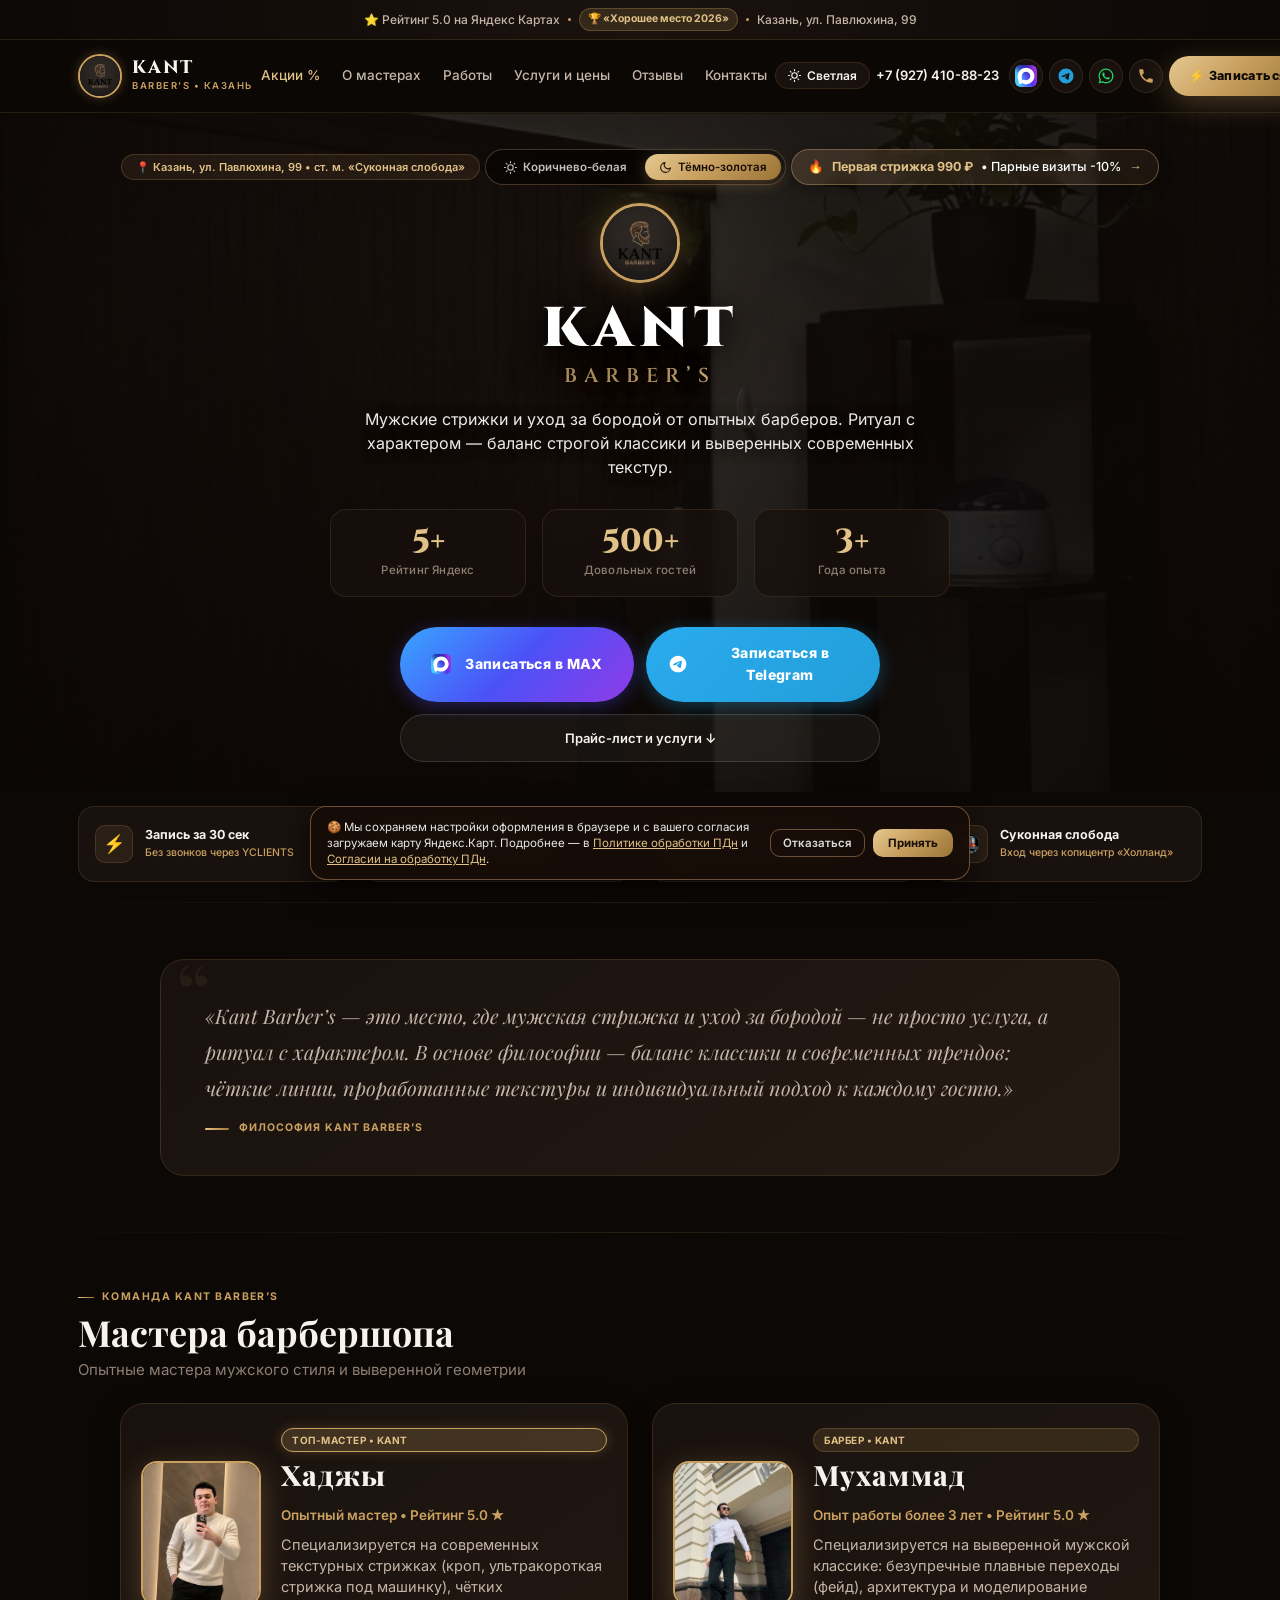
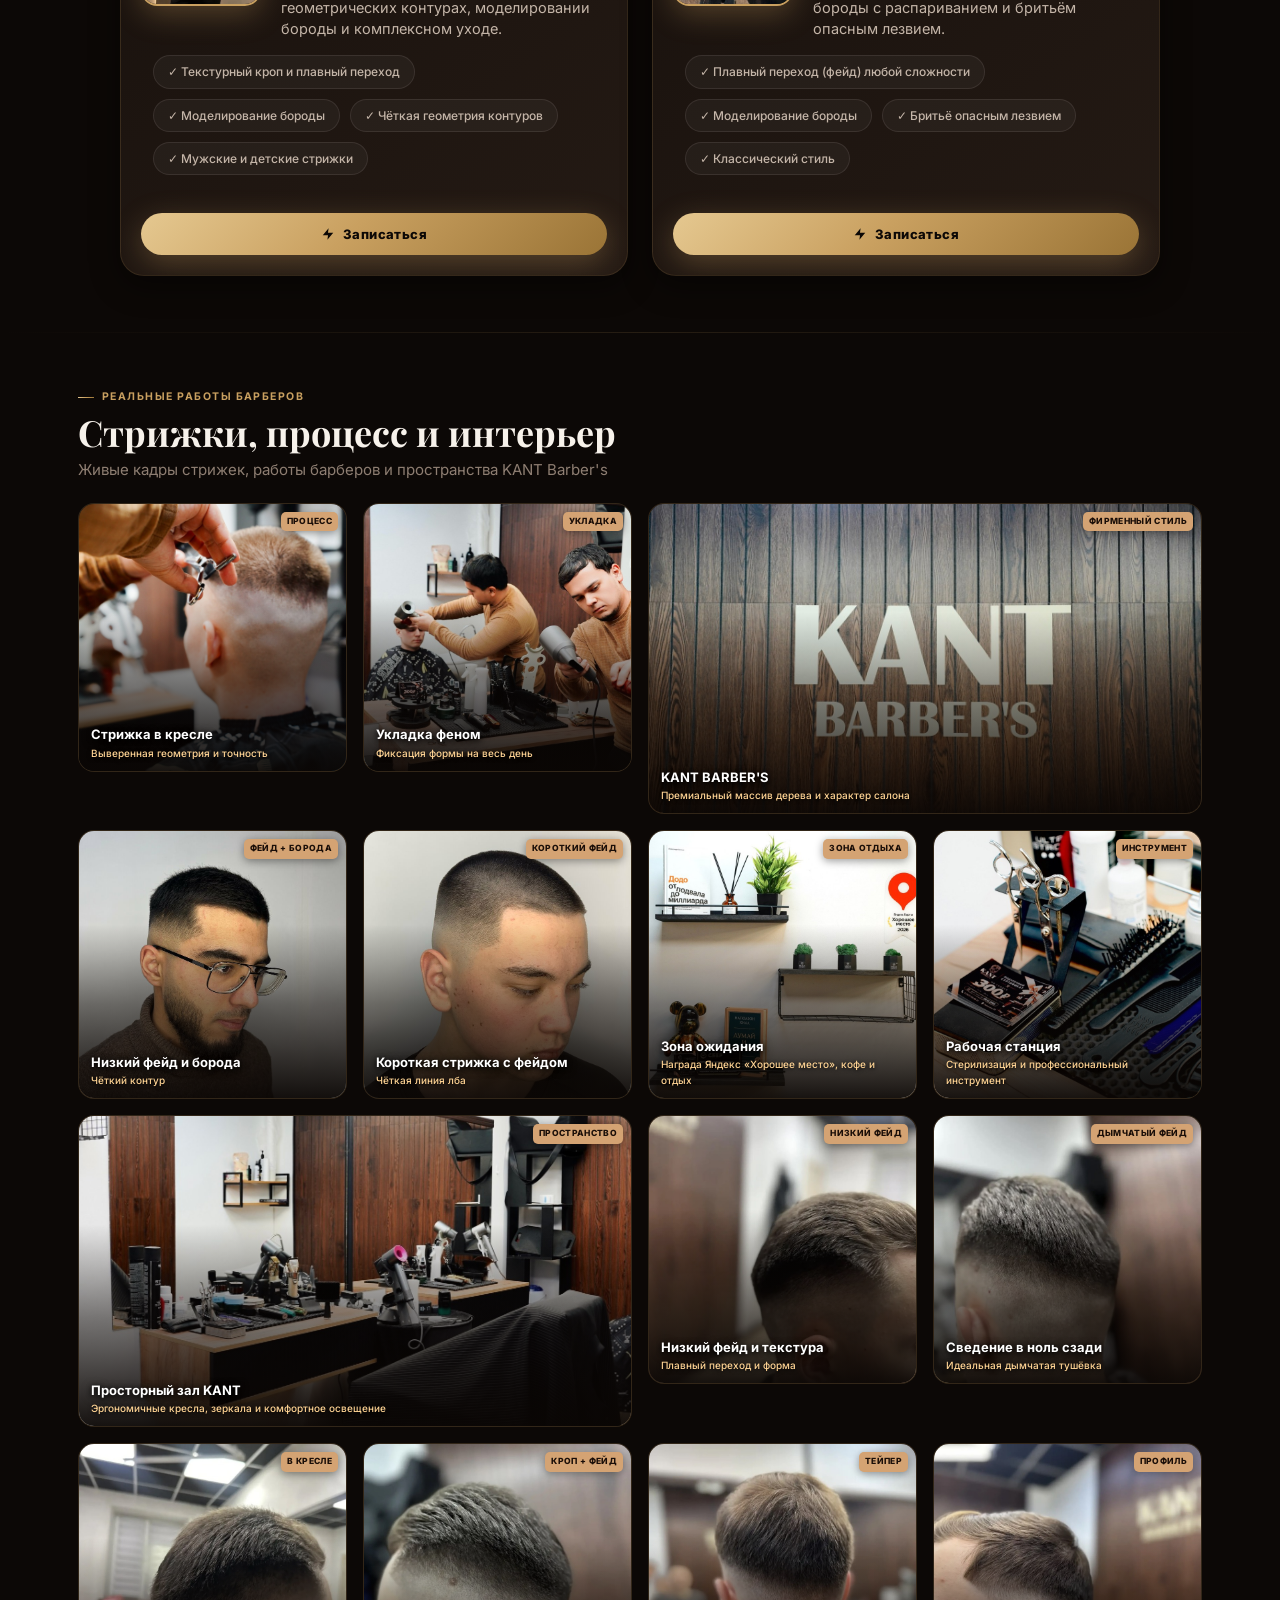
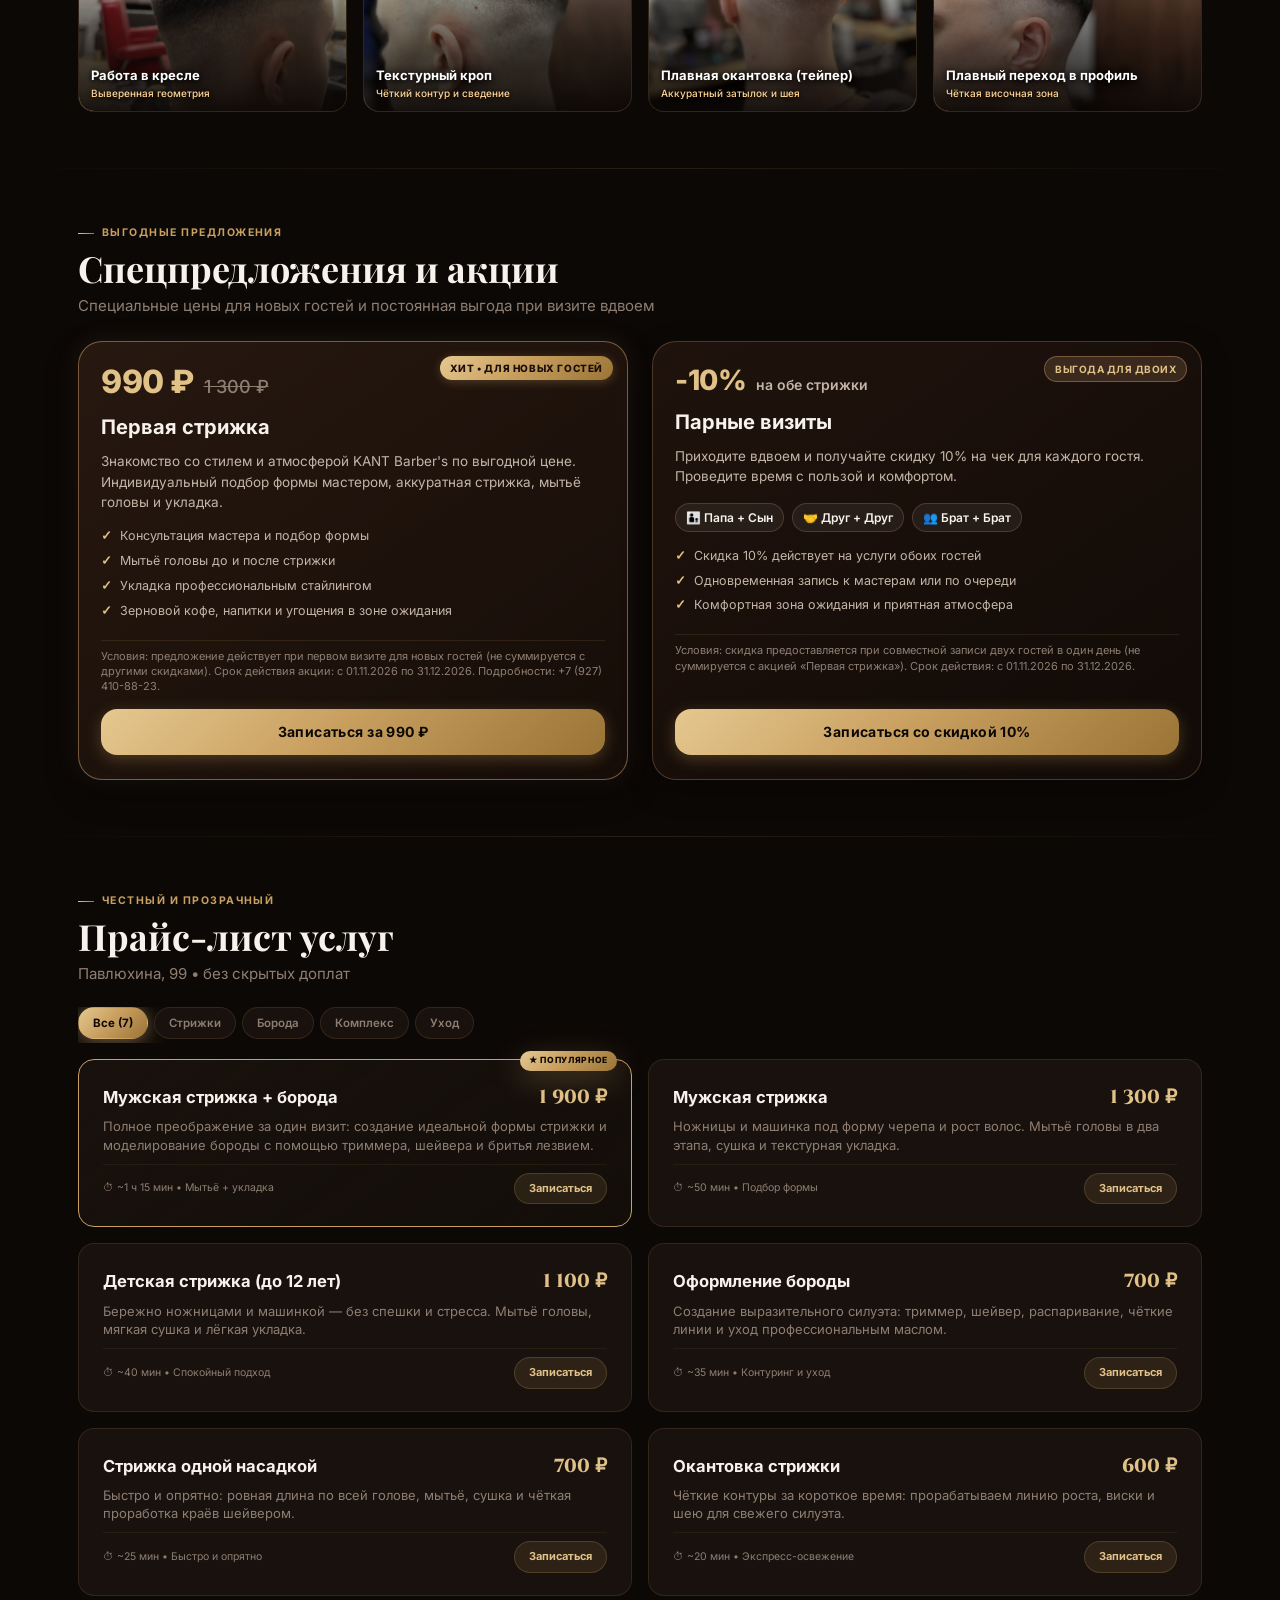
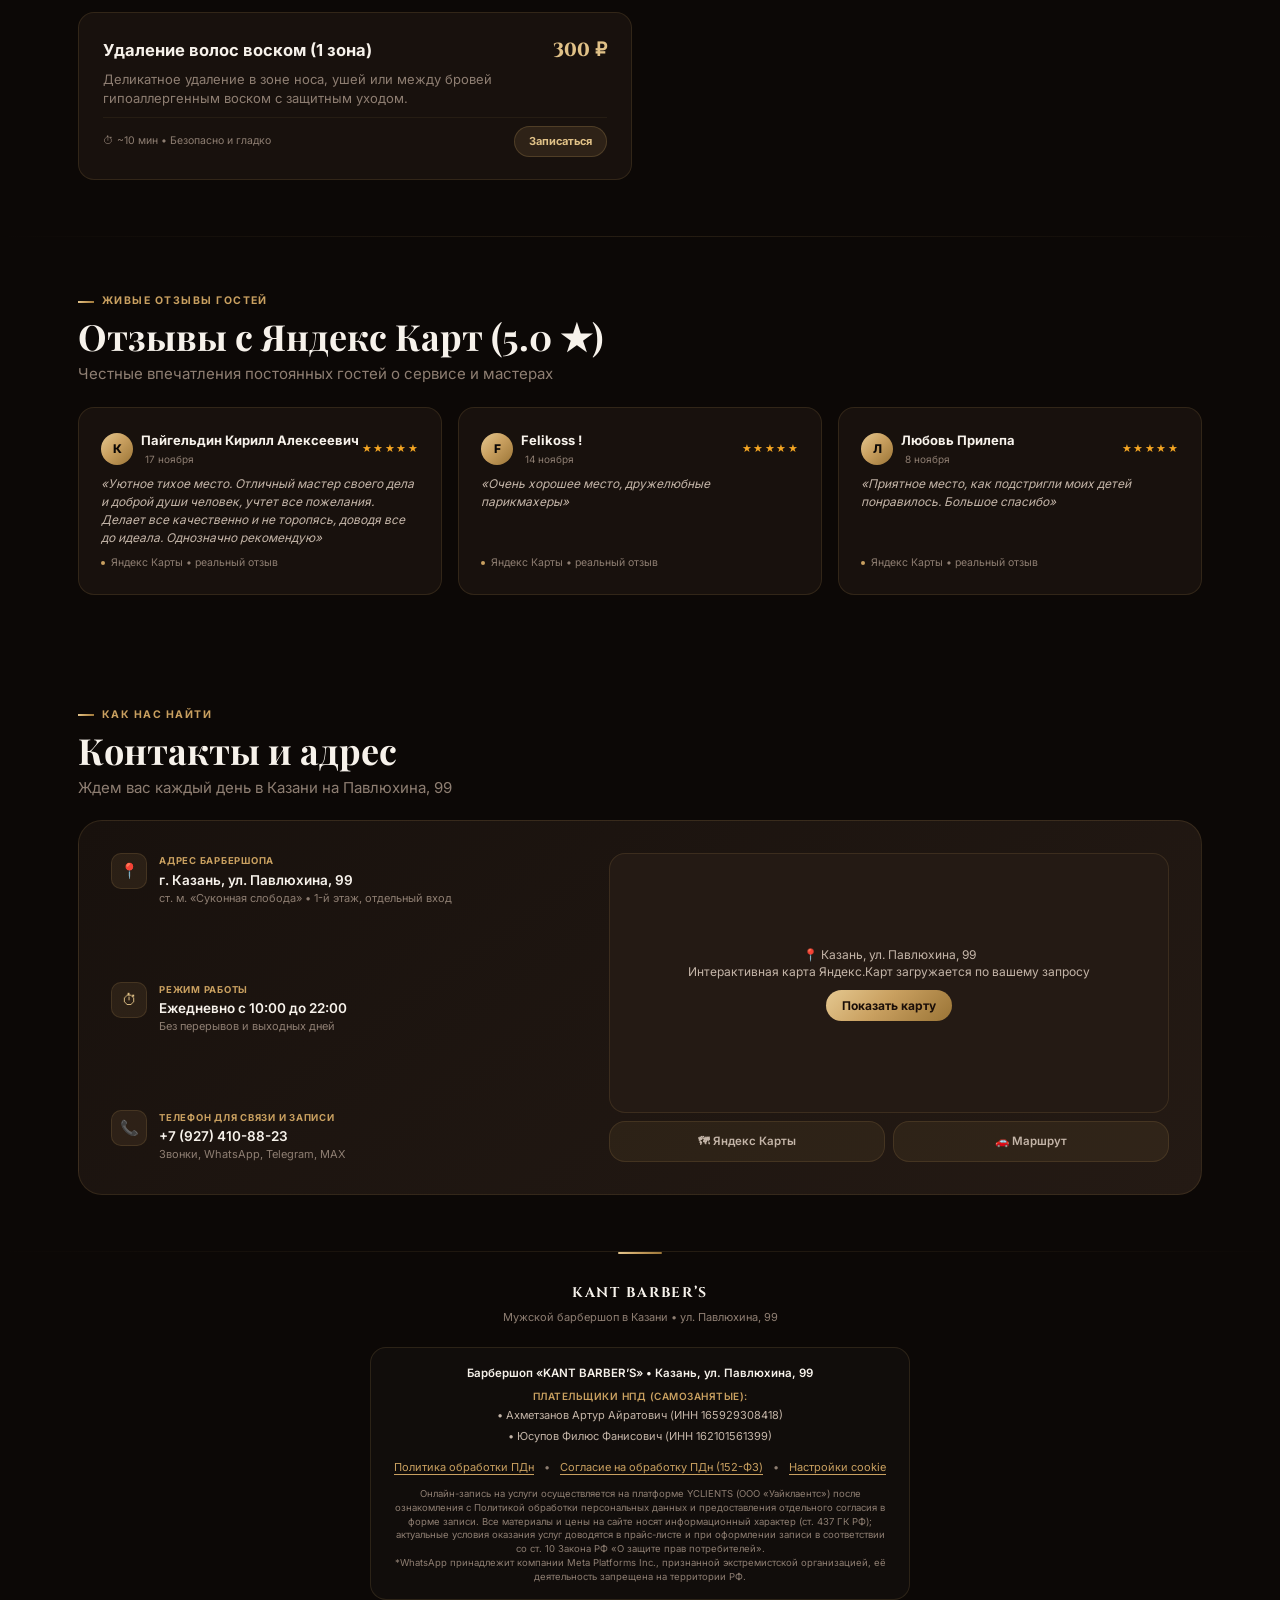
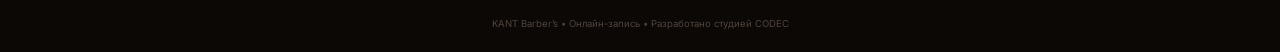
==== commit 4901e7fe: "chore: keep original KANT BARBER'S brand name across site and legal docs" ====
--- a/index.html
+++ b/index.html
@@ -3,12 +3,12 @@
 <head>
   <meta charset="UTF-8">
   <meta name="viewport" content="width=device-width, initial-scale=1.0, viewport-fit=cover">
-  <title>Мужская парикмахерская «КАНТ» (KANT Barber’s) | Казань — Павлюхина, 99</title>
-  <meta name="description" content="Мужская парикмахерская «КАНТ» (KANT Barber’s) — мужские стрижки и уход за бородой от опытных мастеров. Рейтинг 5.0 ★ «Хорошее место 2026». Казань, ул. Павлюхина, 99. Онлайн-запись.">
-  <meta name="keywords" content="барбершоп казань, мужская парикмахерская казань, мужская стрижка казань, барберы казань, кант казань, kant barbers, стрижка павлюхина, борода казань, фейд казань">
+  <title>KANT Barber’s | Премиум барбершоп в Казани — Павлюхина, 99</title>
+  <meta name="description" content="KANT Barber’s — мужские стрижки и уход за бородой от опытных барберов. Рейтинг 5.0 ★ «Хорошее место 2026». Казань, ул. Павлюхина, 99. Онлайн-запись.">
+  <meta name="keywords" content="барбершоп казань, мужская стрижка казань, барберы казань, kant barbers, стрижка павлюхина, борода казань, фейд казань">
 
   <!-- Open Graph -->
-  <meta property="og:title" content="Мужская парикмахерская «КАНТ» — Казань | Павлюхина, 99">
+  <meta property="og:title" content="KANT Barber’s — Мужской барбершоп в Казани | Павлюхина, 99">
   <meta property="og:description" content="Мужские стрижки и уход за бородой от опытных мастеров. Рейтинг 5.0 ★ «Хорошее место 2026». Онлайн-запись за 30 секунд.">
   <meta property="og:image" content="images/logo_hq.jpg">
   <meta property="og:type" content="website">
@@ -3106,11 +3106,11 @@
       <div class="header-inner">
         <a href="#" class="logo-group">
           <div class="logo-avatar">
-            <img src="images/logo_hq.jpg" alt="Логотип мужской парикмахерской КАНТ" onerror="this.src='images/logo_raw_hd.jpg'">
+            <img src="images/logo_hq.jpg" alt="KANT Barber's Logo" onerror="this.src='images/logo_raw_hd.jpg'">
           </div>
           <div>
-            <div class="logo-text-title">КАНТ</div>
-            <div class="logo-text-sub">МУЖСКАЯ ПАРИКМАХЕРСКАЯ • КАЗАНЬ</div>
+            <div class="logo-text-title">KANT</div>
+            <div class="logo-text-sub">BARBER’S • КАЗАНЬ</div>
           </div>
         </a>
 
@@ -3179,12 +3179,12 @@
         </a>
 
         <div class="hero-logo-circle reveal reveal-delay-1">
-          <img src="images/logo_hq.jpg" alt="Мужская парикмахерская КАНТ" onerror="this.src='images/logo_raw_hd.jpg'">
+          <img src="images/logo_hq.jpg" alt="KANT Barber's" onerror="this.src='images/logo_raw_hd.jpg'">
         </div>
 
         <h1 class="hero-title reveal reveal-delay-2">
-          КАНТ
-          <span class="hero-title-accent text-shimmer">МУЖСКАЯ ПАРИКМАХЕРСКАЯ</span>
+          KANT
+          <span class="hero-title-accent text-shimmer">BARBER’S</span>
         </h1>
 
         <p class="hero-subtitle reveal reveal-delay-3">
@@ -3270,11 +3270,11 @@
     <div class="container">
       <div class="philosophy-card reveal-scale">
         <p class="quote-text">
-          «Мужская парикмахерская „КАНТ“ — это место, где мужская стрижка и уход за бородой — не просто услуга, а ритуал с характером. В основе философии — баланс классики и современных трендов: чёткие линии, проработанные текстуры и индивидуальный подход к каждому гостю.»
+          «Kant Barber’s — это место, где мужская стрижка и уход за бородой — не просто услуга, а ритуал с характером. В основе философии — баланс классики и современных трендов: чёткие линии, проработанные текстуры и индивидуальный подход к каждому гостю.»
         </p>
         <div class="quote-footer">
           <div class="quote-line"></div>
-          <div class="quote-author">ФИЛОСОФИЯ «КАНТ»</div>
+          <div class="quote-author">ФИЛОСОФИЯ KANT BARBER’S</div>
         </div>
       </div>
     </div>
@@ -3286,7 +3286,7 @@
   <section class="section" id="master">
     <div class="container">
       <div class="section-head reveal">
-        <div class="section-tag">Команда «КАНТ»</div>
+        <div class="section-tag">Команда Kant Barber’s</div>
         <h2 class="section-title">Мастера барбершопа</h2>
         <p class="section-subtitle">Опытные мастера мужского стиля и выверенной геометрии</p>
       </div>
@@ -3300,7 +3300,7 @@
                 <img src="images/master_khadzhy.jpg" alt="Топ-мастер Хаджы" loading="lazy" onerror="this.src='images/hero_barber.jpg'">
               </div>
               <div class="master-card-info">
-                <div class="master-badge-role master-badge-top">ТОП-МАСТЕР • «КАНТ»</div>
+                <div class="master-badge-role master-badge-top">ТОП-МАСТЕР • KANT</div>
                 <h3 class="master-title-name">Хаджы</h3>
                 <div class="master-experience">Опытный мастер • Рейтинг 5.0 ★</div>
                 <p class="master-bio">
@@ -3333,7 +3333,7 @@
                 <img src="images/master_muhammad.jpg" alt="Барбер Мухаммад" loading="lazy" onerror="this.src='images/hero_barber.jpg'">
               </div>
               <div class="master-card-info">
-                <div class="master-badge-role">БАРБЕР • «КАНТ»</div>
+                <div class="master-badge-role">БАРБЕР • KANT</div>
                 <h3 class="master-title-name">Мухаммад</h3>
                 <div class="master-experience">Опыт работы более 3 лет • Рейтинг 5.0 ★</div>
                 <p class="master-bio">
@@ -3369,7 +3369,7 @@
       <div class="section-head reveal">
         <div class="section-tag">Реальные работы барберов</div>
         <h2 class="section-title">Стрижки, процесс и интерьер</h2>
-        <p class="section-subtitle">Живые кадры стрижек, работы мастеров и пространства мужской парикмахерской «КАНТ»</p>
+        <p class="section-subtitle">Живые кадры стрижек, работы барберов и пространства KANT Barber's</p>
       </div>
 
       <div class="gallery-grid">
@@ -3393,11 +3393,11 @@
         </div>
 
         <div class="gallery-item span-2 reveal" onclick="openLightbox(this)">
-          <img src="images/interior_logo_wall.jpg" alt="Интерьер и вывеска мужской парикмахерской КАНТ на стене из массива" loading="lazy">
+          <img src="images/interior_logo_wall.jpg" alt="Логотип KANT BARBER'S на стене из массива" loading="lazy">
           <div class="gallery-badge">ФИРМЕННЫЙ СТИЛЬ</div>
           <div class="gallery-overlay">
-            <div class="gallery-title">Парикмахерская «КАНТ»</div>
-            <div class="gallery-sub">Натуральный массив дерева и атмосфера салона</div>
+            <div class="gallery-title">KANT BARBER'S</div>
+            <div class="gallery-sub">Премиальный массив дерева и характер салона</div>
           </div>
         </div>
 
@@ -3421,7 +3421,7 @@
         </div>
 
         <div class="gallery-item reveal" onclick="openLightbox(this)">
-          <img src="images/interior_lounge_shelf.jpg" alt="Зона ожидания парикмахерской КАНТ" loading="lazy">
+          <img src="images/interior_lounge_shelf.jpg" alt="Зона ожидания KANT Barber's" loading="lazy">
           <div class="gallery-badge">ЗОНА ОТДЫХА</div>
           <div class="gallery-overlay">
             <div class="gallery-title">Зона ожидания</div>
@@ -3430,7 +3430,7 @@
         </div>
 
         <div class="gallery-item reveal reveal-delay-1" onclick="openLightbox(this)">
-          <img src="images/interior_tools_station.jpg" alt="Рабочий инструмент мастеров парикмахерской КАНТ" loading="lazy">
+          <img src="images/interior_tools_station.jpg" alt="Рабочий инструмент барберов KANT" loading="lazy">
           <div class="gallery-badge">ИНСТРУМЕНТ</div>
           <div class="gallery-overlay">
             <div class="gallery-title">Рабочая станция</div>
@@ -3440,10 +3440,10 @@
 
         <!-- Row 3: 2 + 1 + 1 = 4 cells -->
         <div class="gallery-item span-2 reveal" onclick="openLightbox(this)">
-          <img src="images/interior_wide_hall.jpg" alt="Зал мужской парикмахерской КАНТ" loading="lazy">
+          <img src="images/interior_wide_hall.jpg" alt="Зал KANT Barber's" loading="lazy">
           <div class="gallery-badge">ПРОСТРАНСТВО</div>
           <div class="gallery-overlay">
-            <div class="gallery-title">Просторный зал «КАНТ»</div>
+            <div class="gallery-title">Просторный зал KANT</div>
             <div class="gallery-sub">Эргономичные кресла, зеркала и комфортное освещение</div>
           </div>
         </div>
@@ -3534,7 +3534,7 @@
             </div>
             <h3 class="promo-title">Первая стрижка</h3>
             <p class="promo-desc">
-              Знакомство со стилем и атмосферой парикмахерской «КАНТ» по выгодной цене. Индивидуальный подбор формы мастером, аккуратная стрижка, мытьё головы и укладка.
+              Знакомство со стилем и атмосферой KANT Barber's по выгодной цене. Индивидуальный подбор формы мастером, аккуратная стрижка, мытьё головы и укладка.
             </p>
             <ul class="promo-features">
               <li><span class="check">✓</span> Консультация мастера и подбор формы</li>
@@ -3863,12 +3863,12 @@
       <!-- ═══ FOOTER ═══ -->
   <footer class="site-footer">
     <div class="container">
-      <div class="footer-brand">КАНТ • МУЖСКАЯ ПАРИКМАХЕРСКАЯ</div>
-      <p class="footer-info">Мужская парикмахерская в Казани • ул. Павлюхина, 99</p>
+      <div class="footer-brand">KANT BARBER’S</div>
+      <p class="footer-info">Мужской барбершоп в Казани • ул. Павлюхина, 99</p>
 
       <!-- Requisites & 152-FZ Compliance -->
       <div class="footer-legal">
-        <div class="footer-legal-title">Мужская парикмахерская «КАНТ» («KANT BARBER’S») • Казань, ул. Павлюхина, 99</div>
+        <div class="footer-legal-title">Барбершоп «KANT BARBER’S» • Казань, ул. Павлюхина, 99</div>
         <div class="footer-legal-entities">
           <span class="legal-badge">Плательщики НПД (самозанятые):</span><br>
           <span class="legal-person">• Ахметзанов Артур Айратович (ИНН 165929308418)</span><br>
@@ -3887,7 +3887,7 @@
         </p>
       </div>
 
-      <p class="footer-credit">Мужская парикмахерская «КАНТ» • Онлайн-запись • Разработано студией CODEC</p>
+      <p class="footer-credit">KANT Barber’s • Онлайн-запись • Разработано студией CODEC</p>
     </div>
   </footer>
 
@@ -4222,7 +4222,7 @@
           <img src="images/max_logo.svg" alt="MAX" style="width: 28px; height: 28px; border-radius: 7px; display:block;">
           <div>
             <div class="modal-header-title">Запись через MAX</div>
-            <div style="font-size:11px; color:var(--text-secondary); letter-spacing:0.02em;">Мессенджер MAX • Парикмахерская «КАНТ»</div>
+            <div style="font-size:11px; color:var(--text-secondary); letter-spacing:0.02em;">Мессенджер MAX • KANT Barber's</div>
           </div>
         </div>
         <button class="modal-close-btn" onclick="closeMaxModal(event)" aria-label="Закрыть">✕</button>
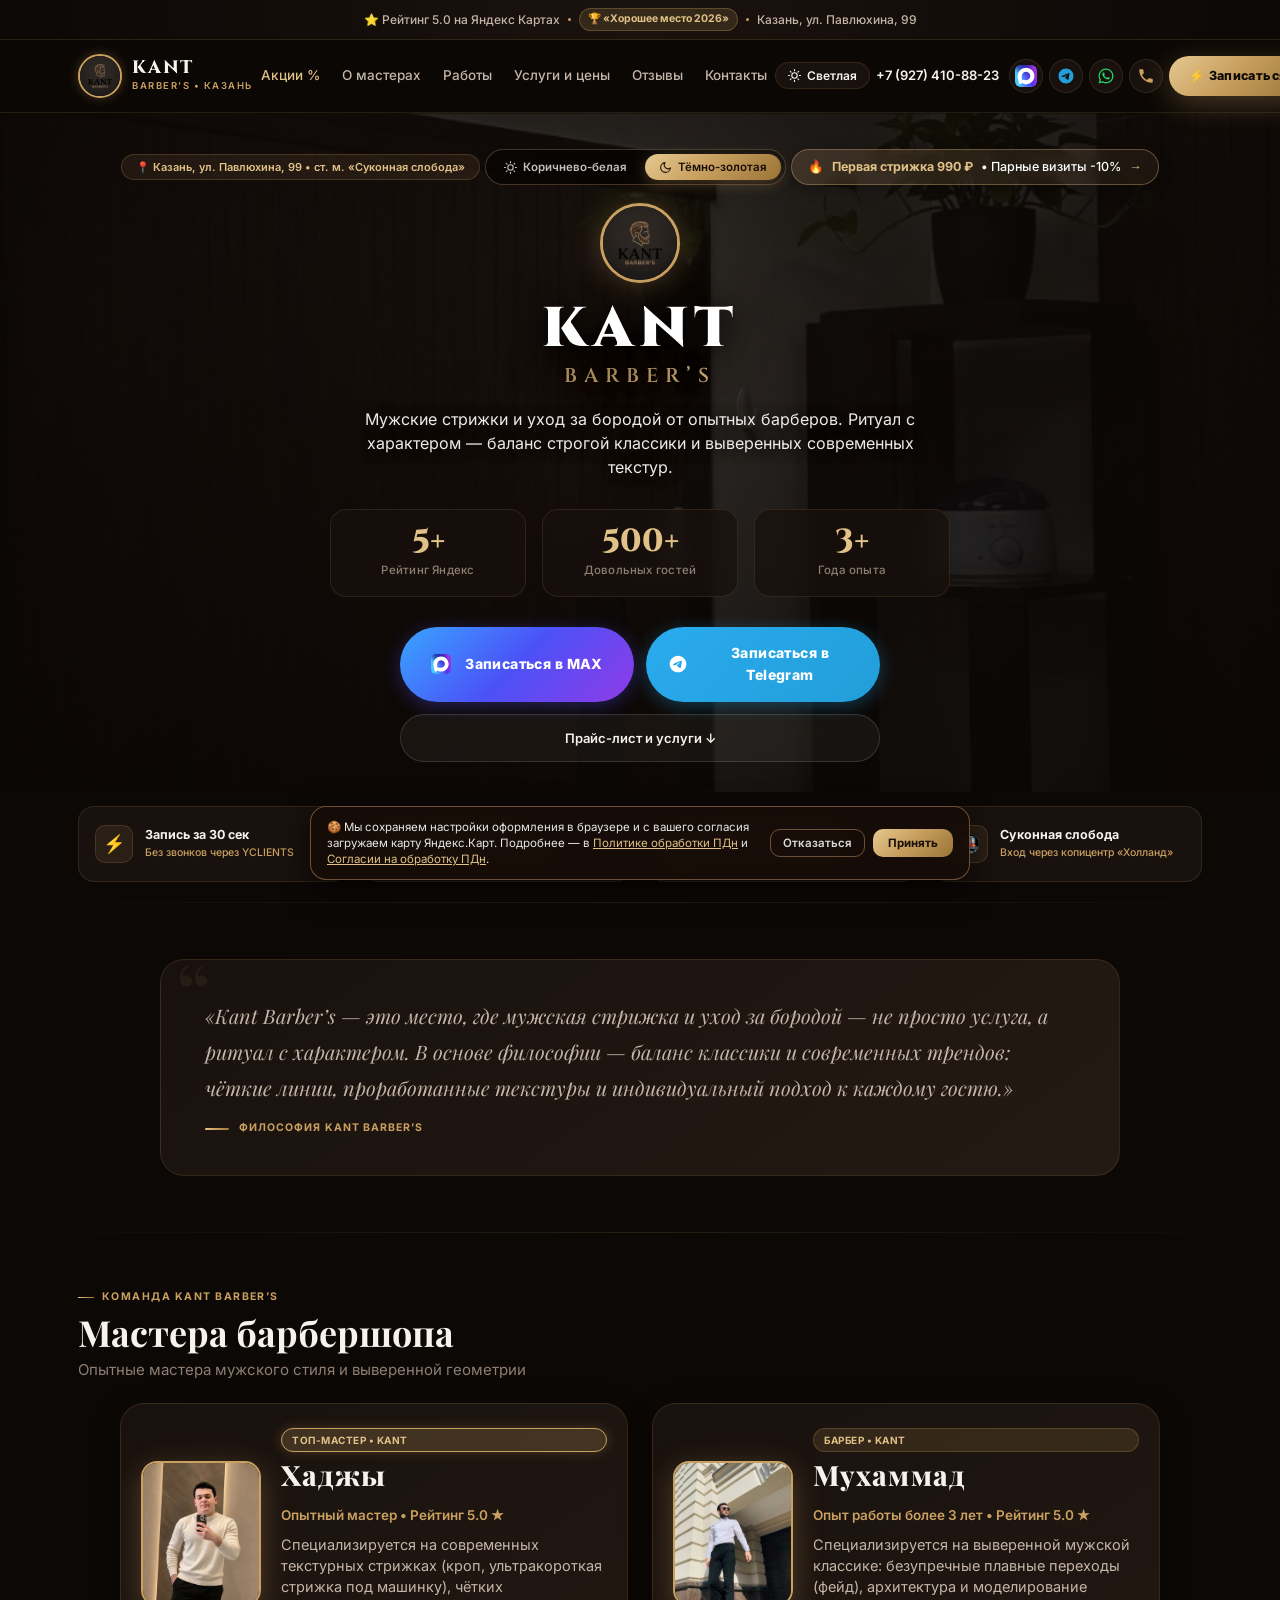
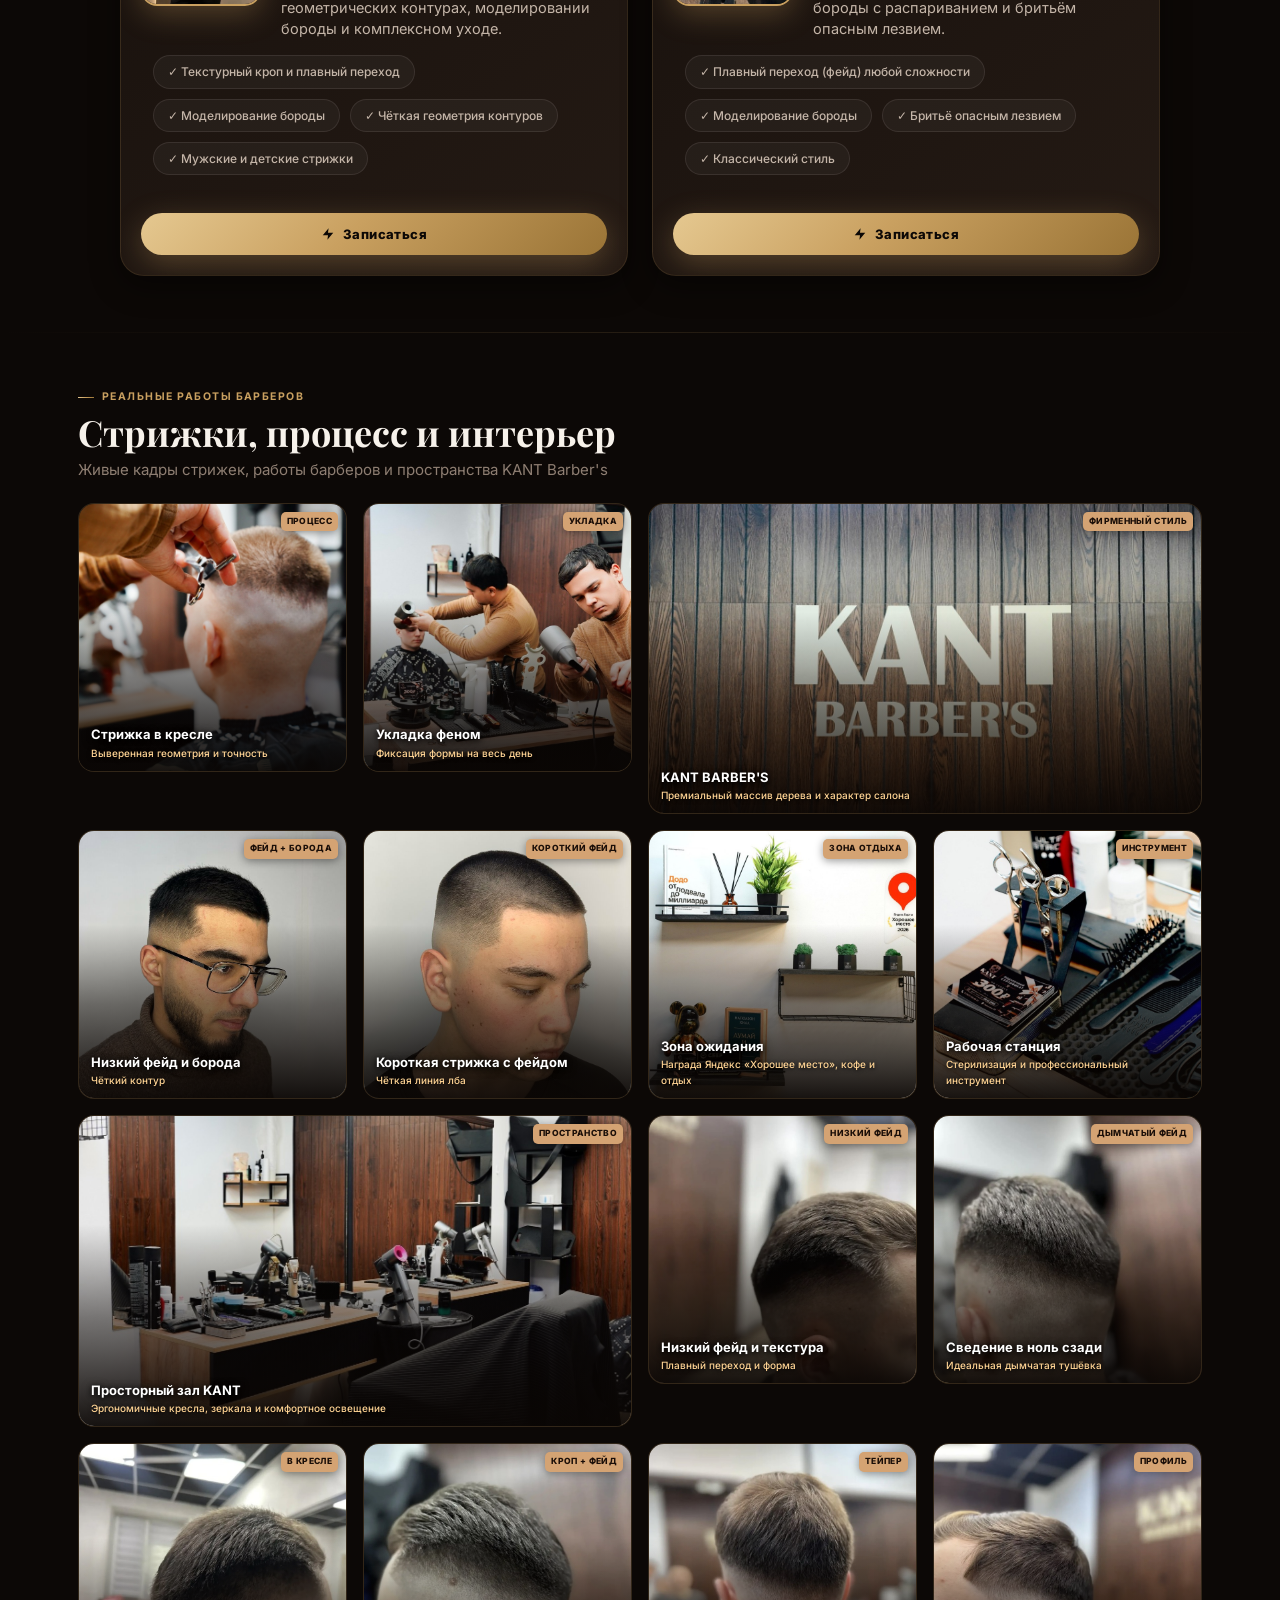
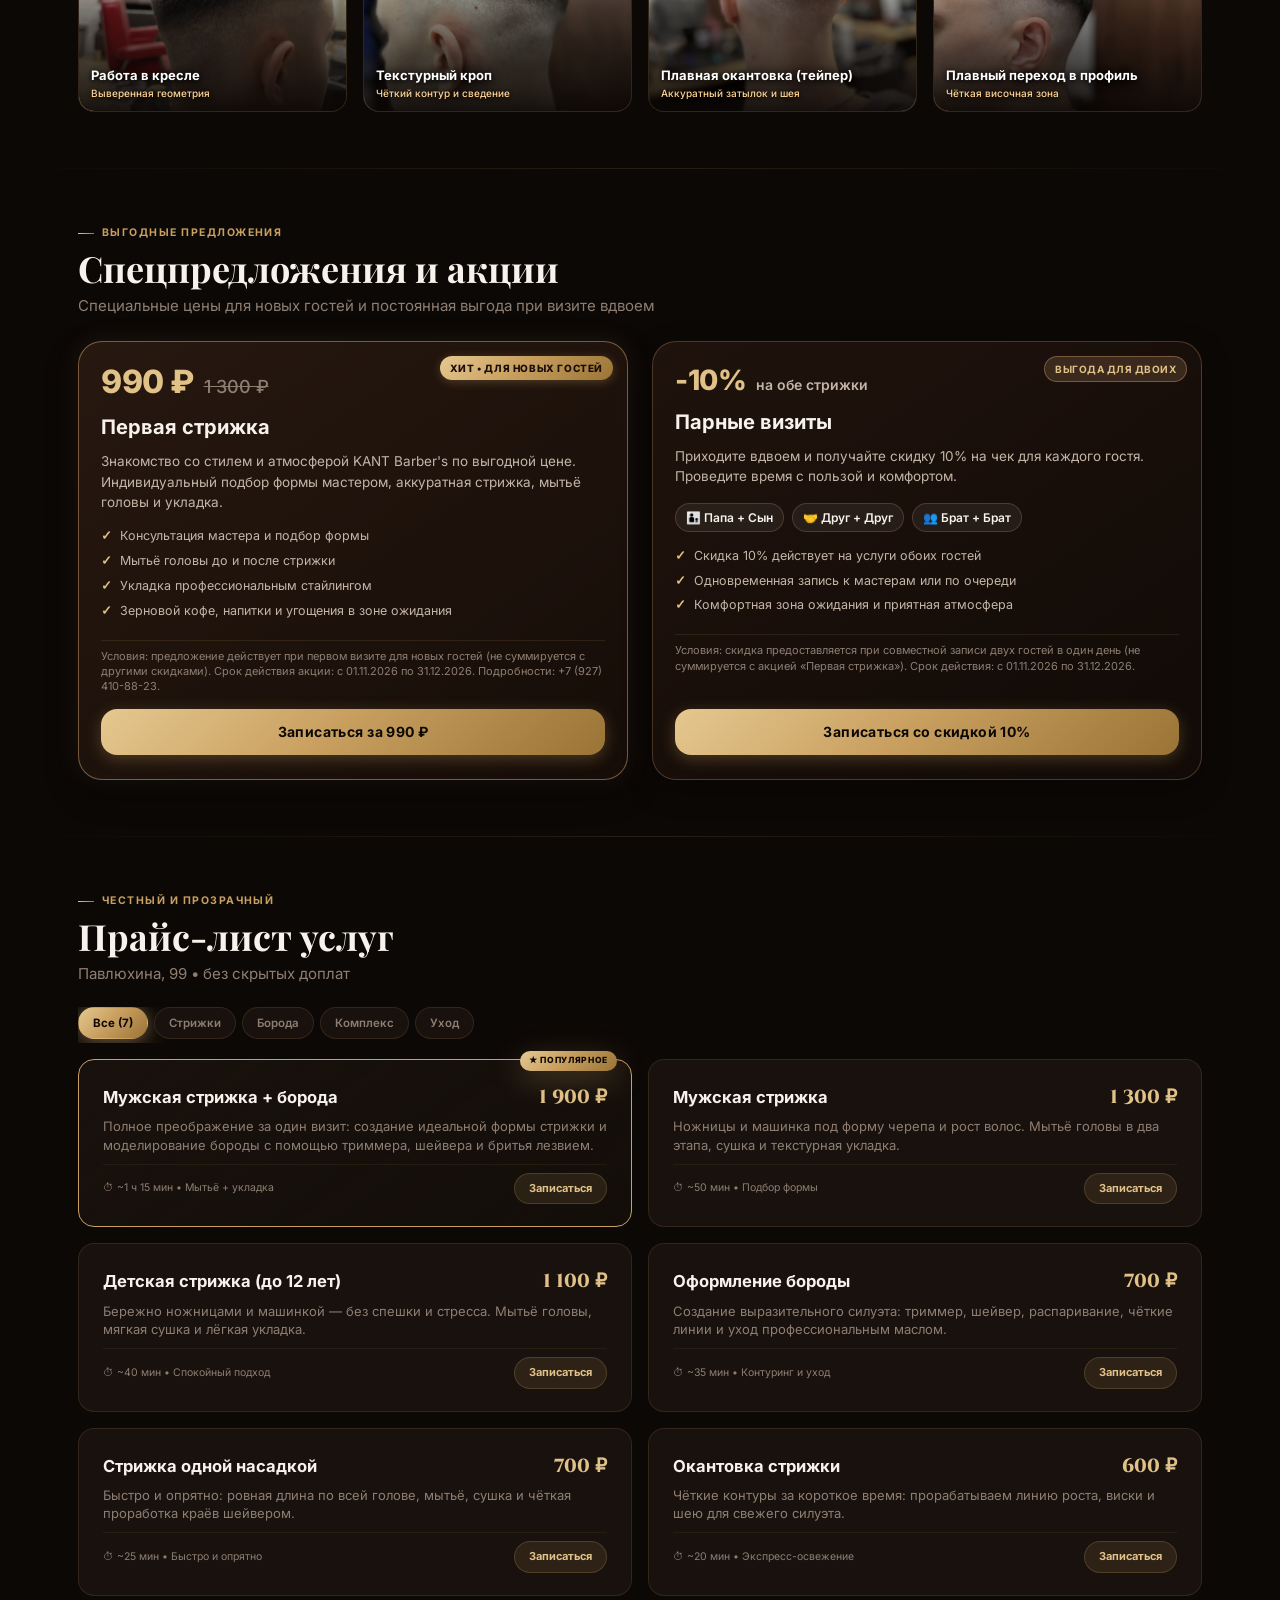
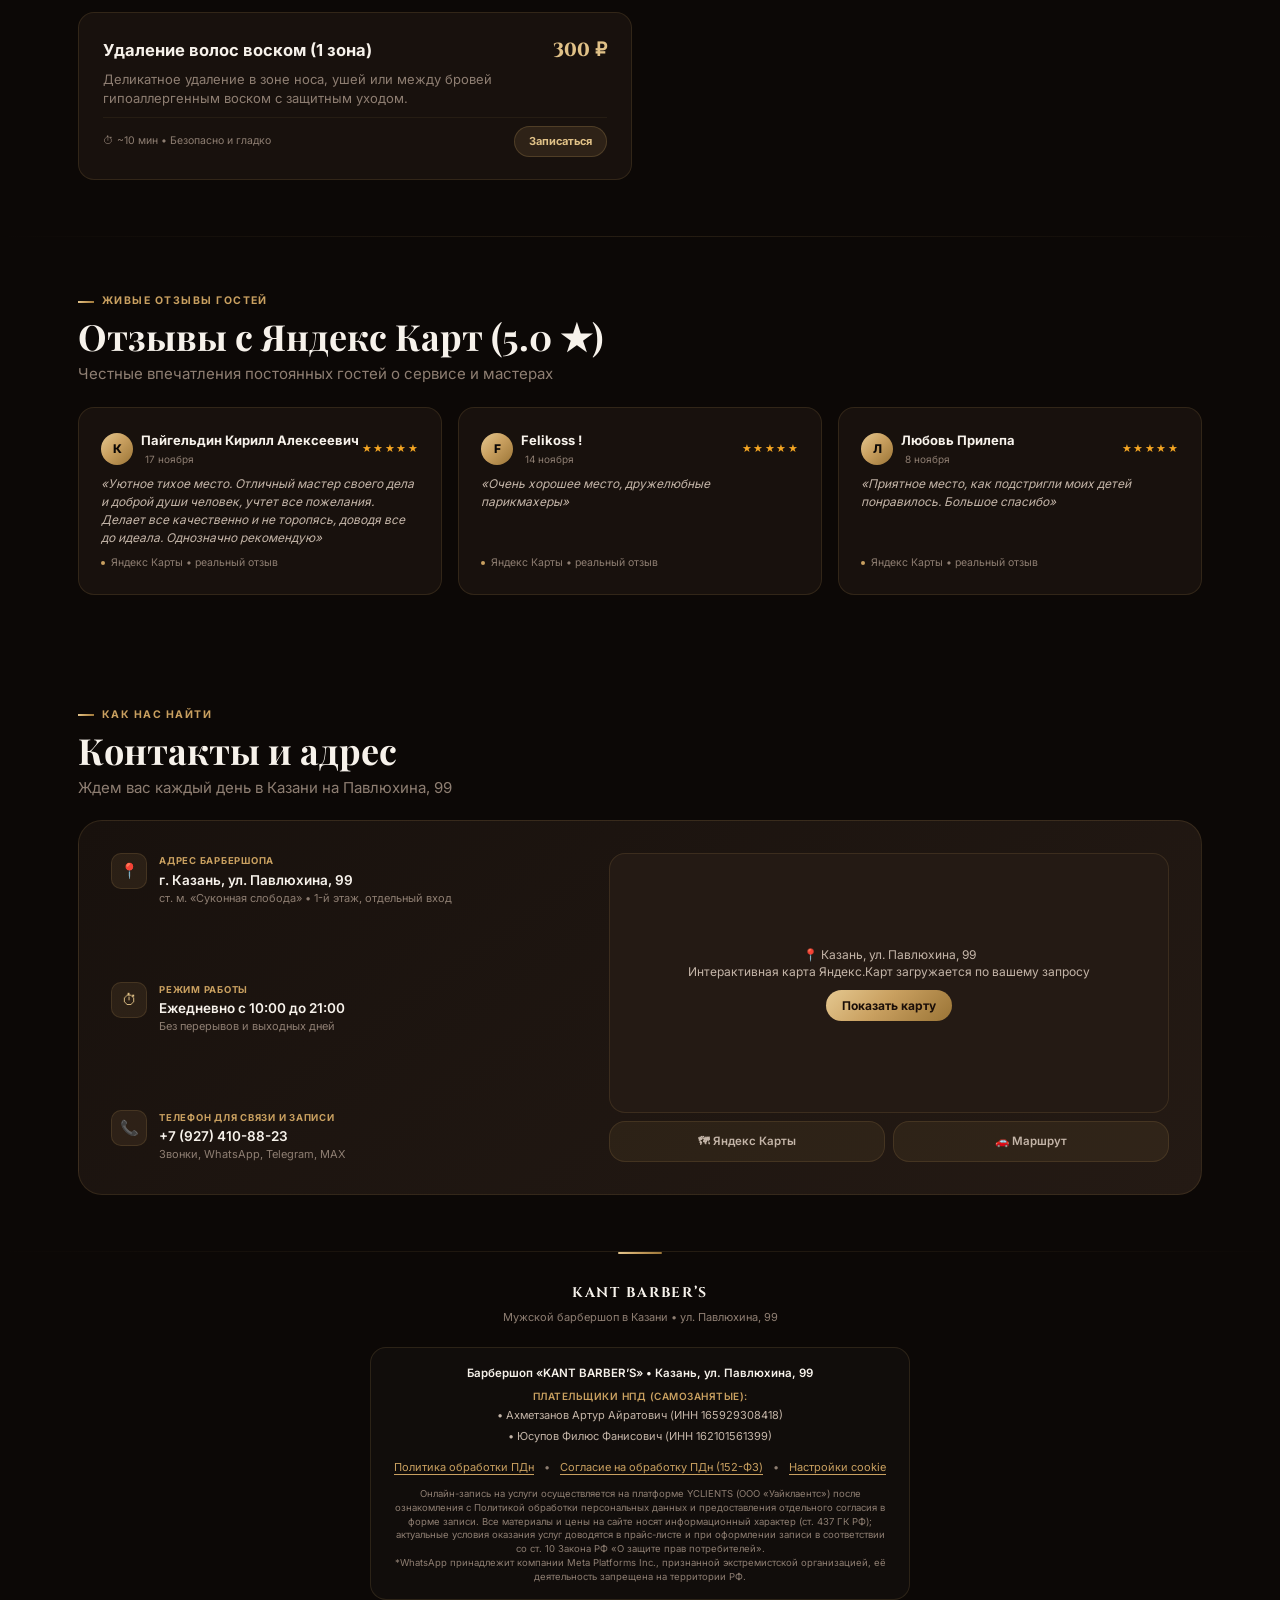
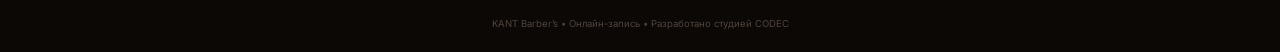
==== commit 18d2ecbf: "fix: update working hours to 10:00 - 21:00" ====
--- a/index.html
+++ b/index.html
@@ -3822,7 +3822,7 @@
               <div class="contact-icon-circle">⏱</div>
               <div>
                 <div class="contact-label">Режим работы</div>
-                <div class="contact-val">Ежедневно с 10:00 до 22:00</div>
+                <div class="contact-val">Ежедневно с 10:00 до 21:00</div>
                 <div class="contact-hint">Без перерывов и выходных дней</div>
               </div>
             </div>
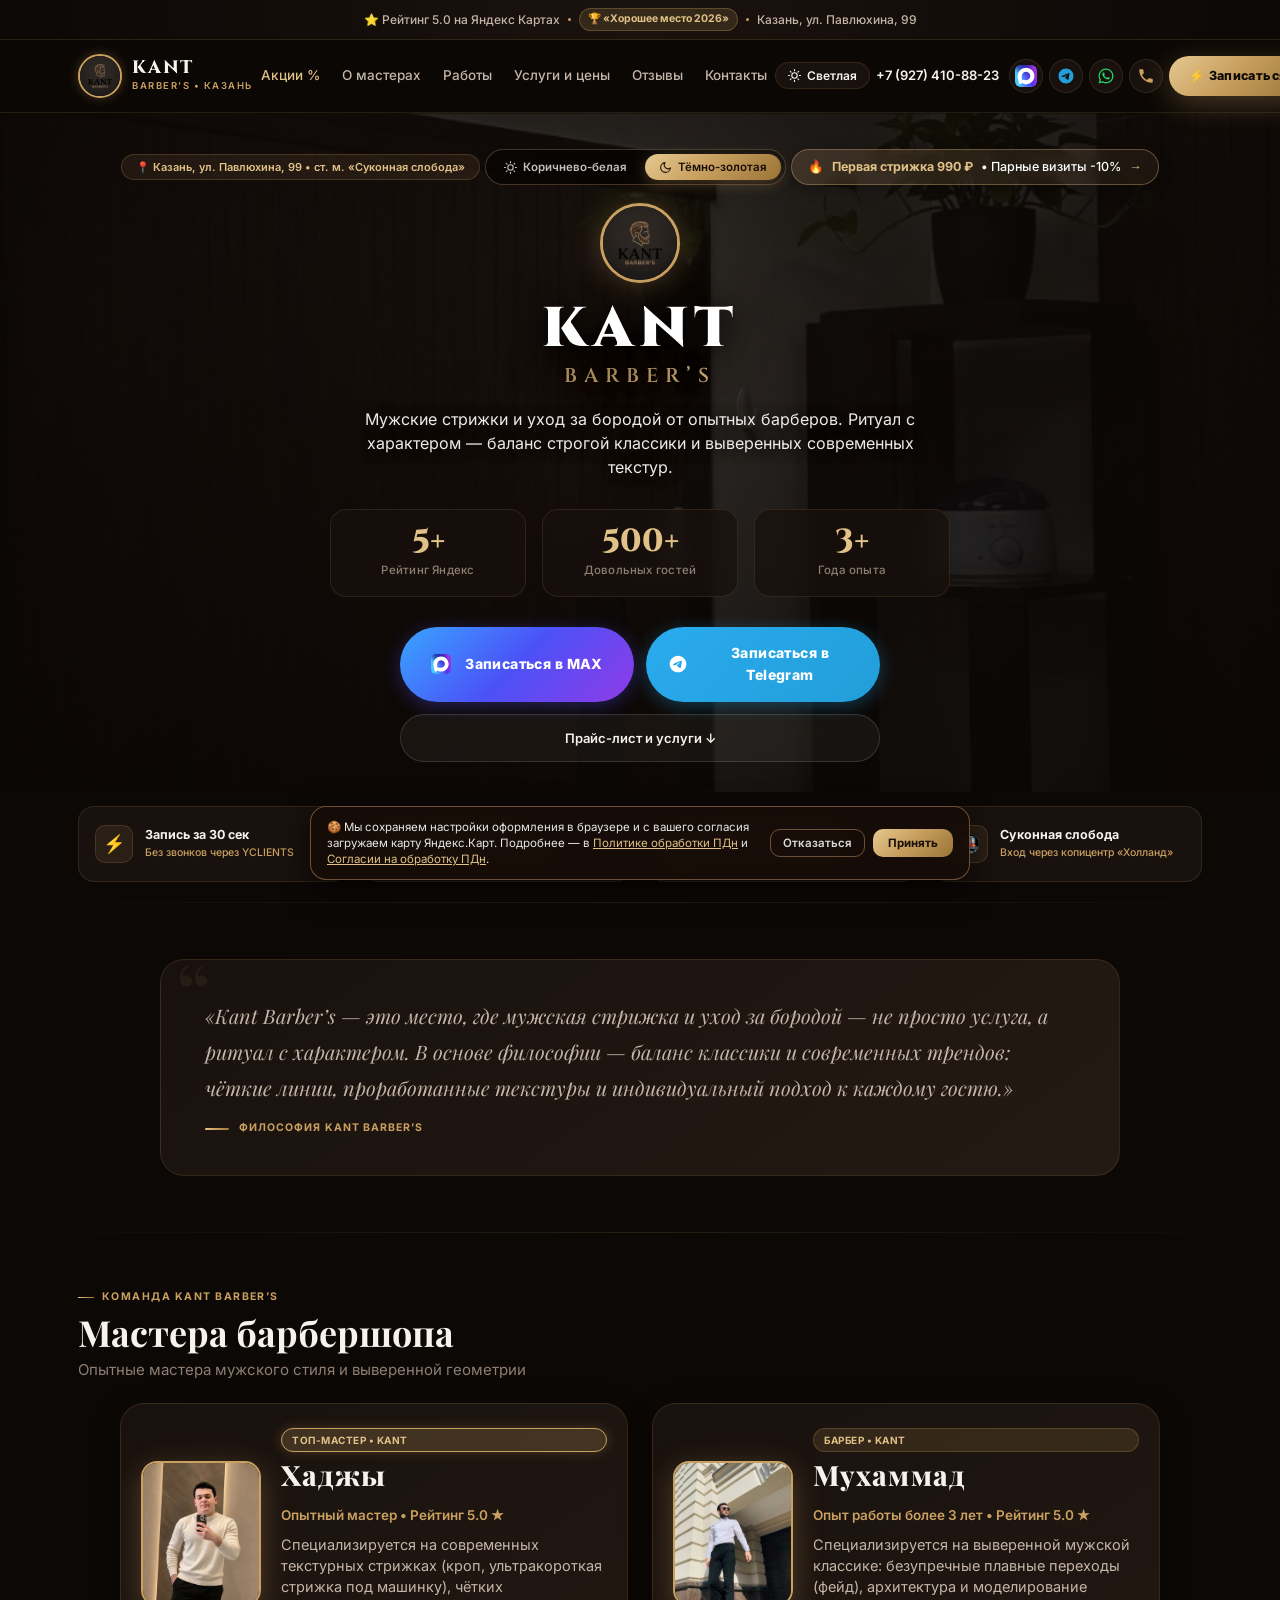
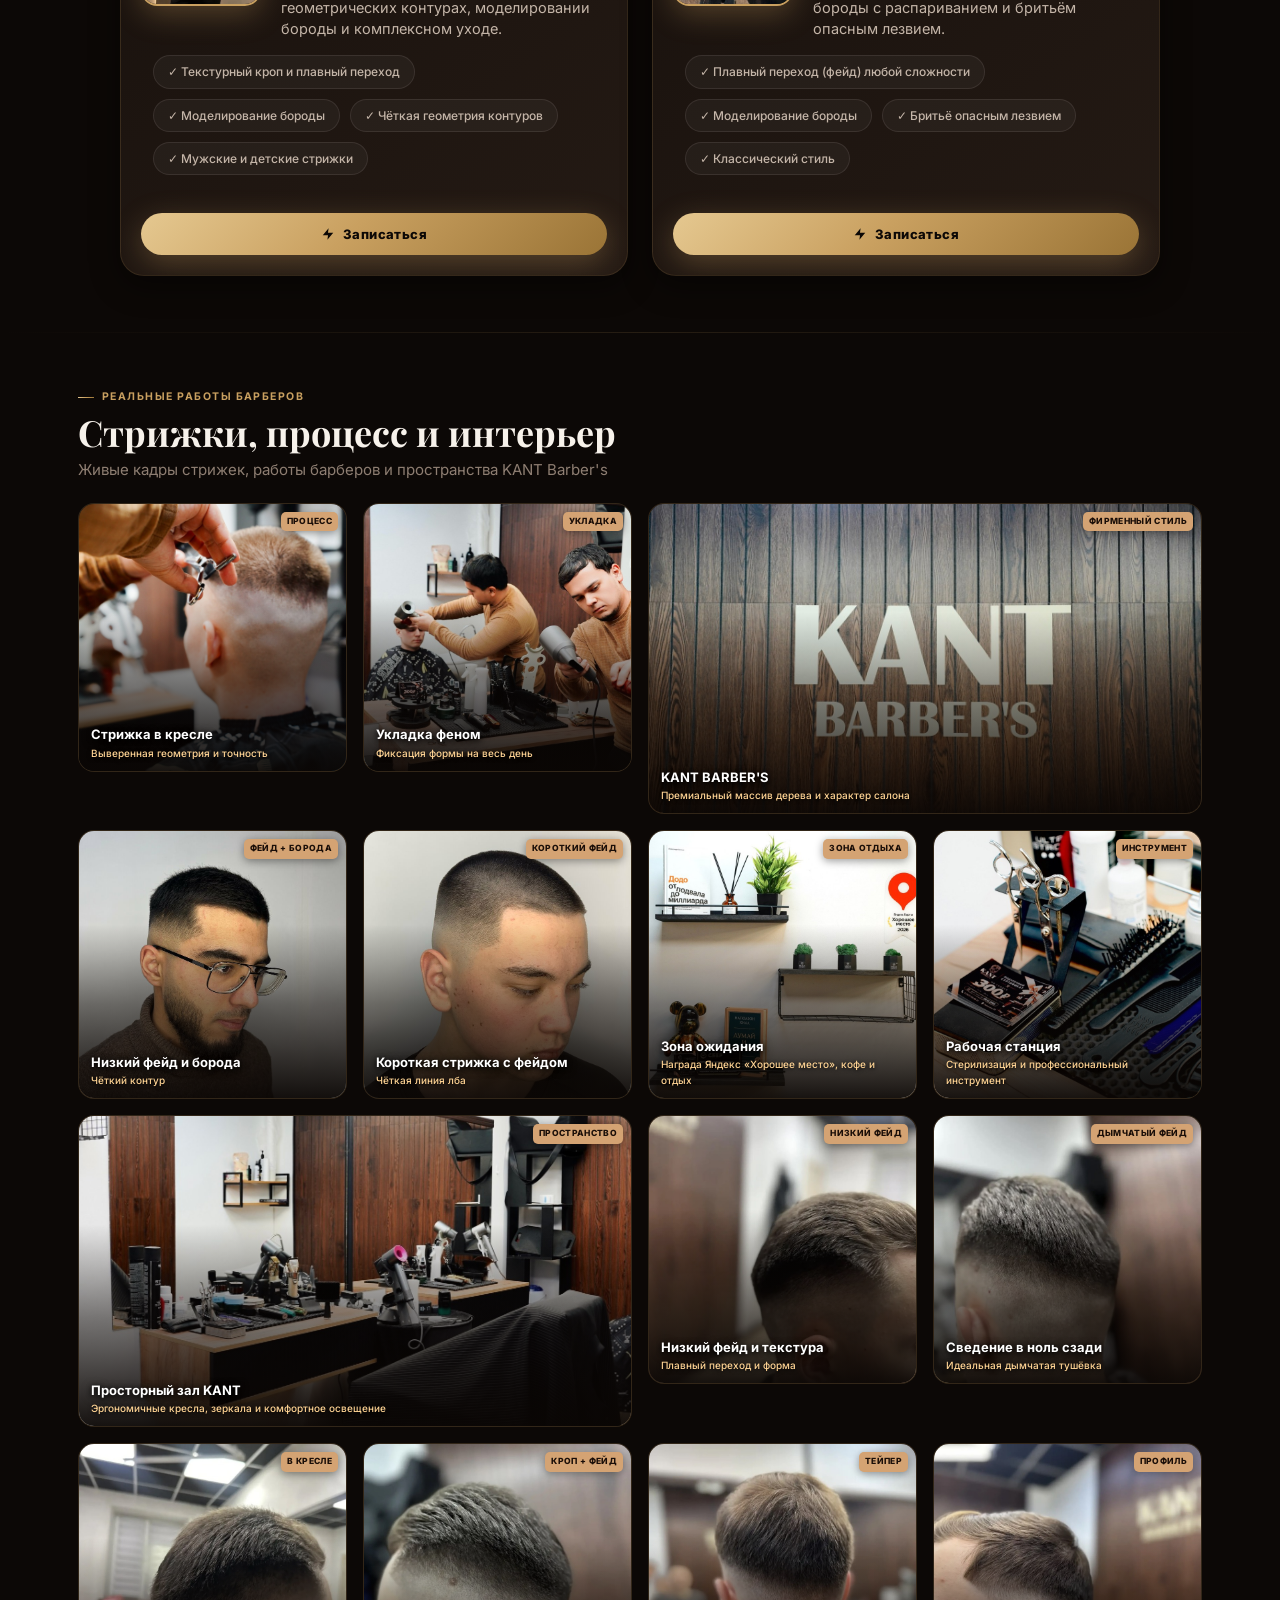
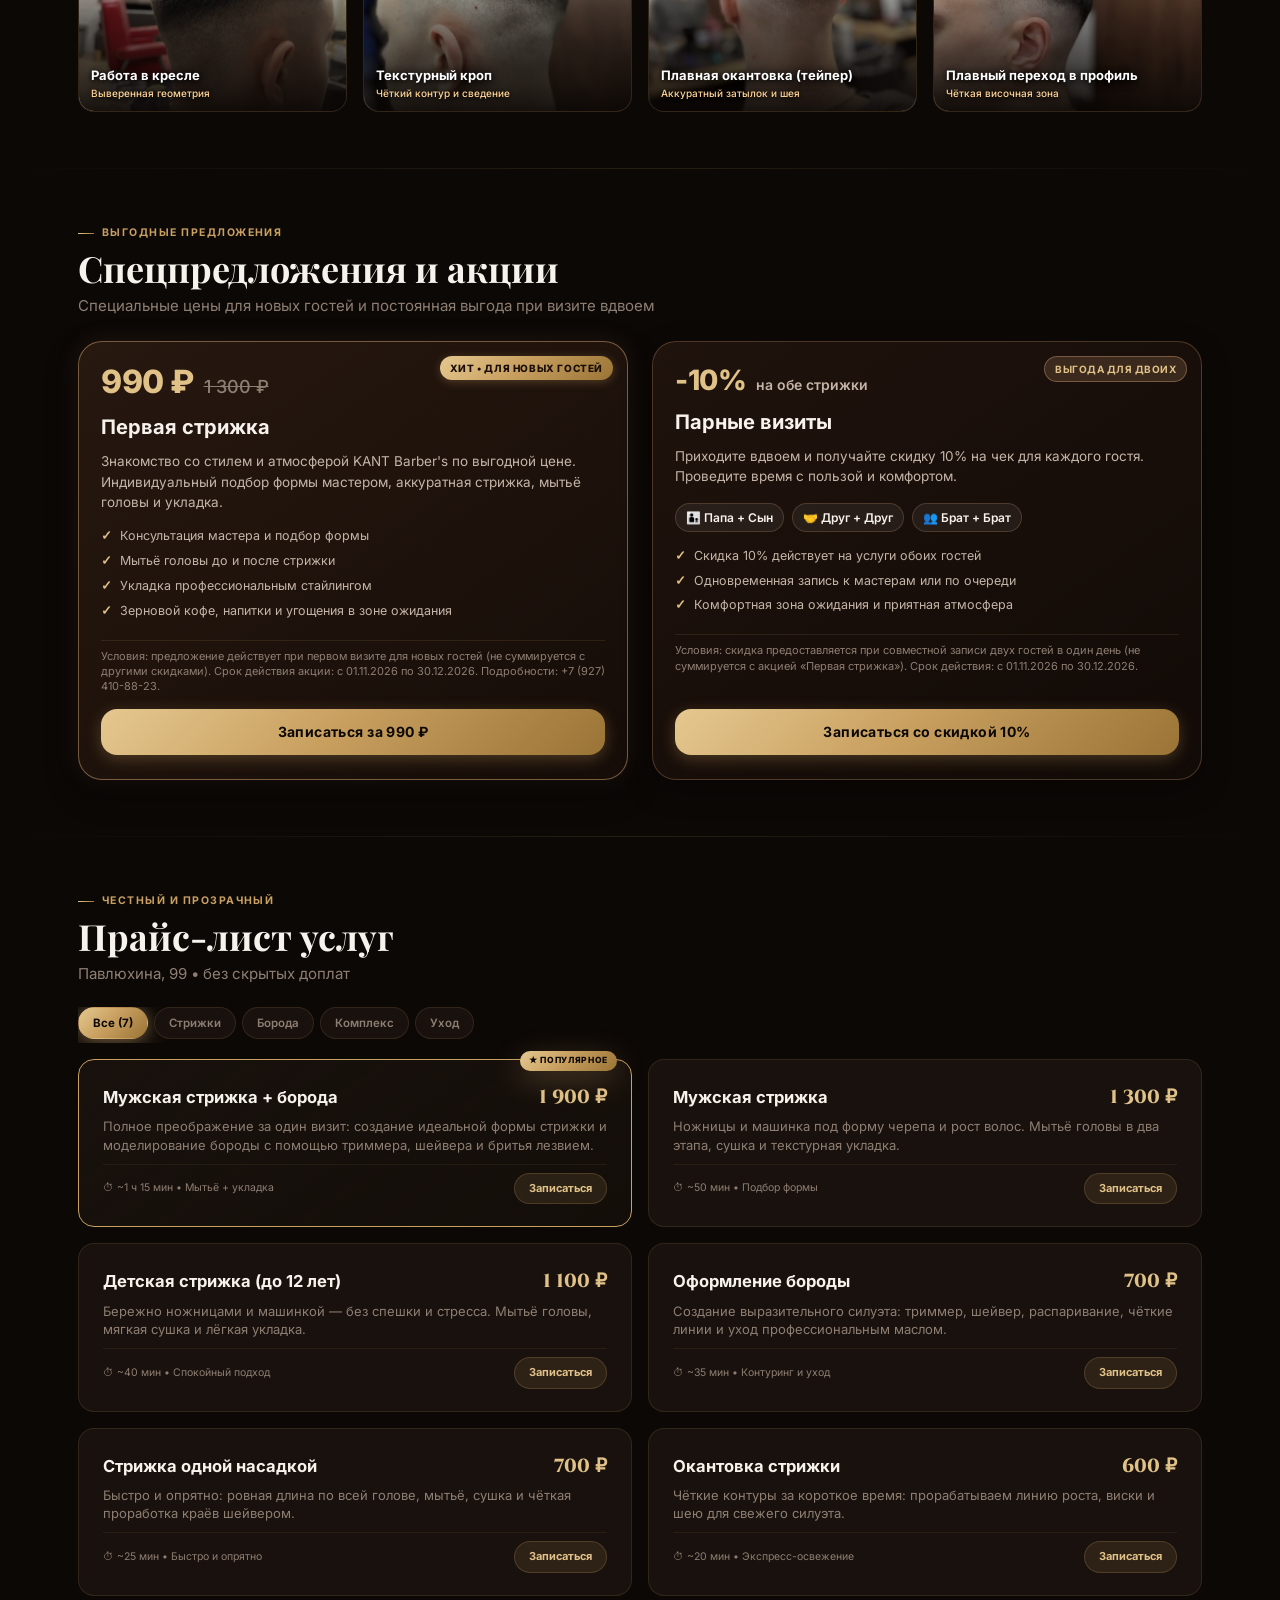
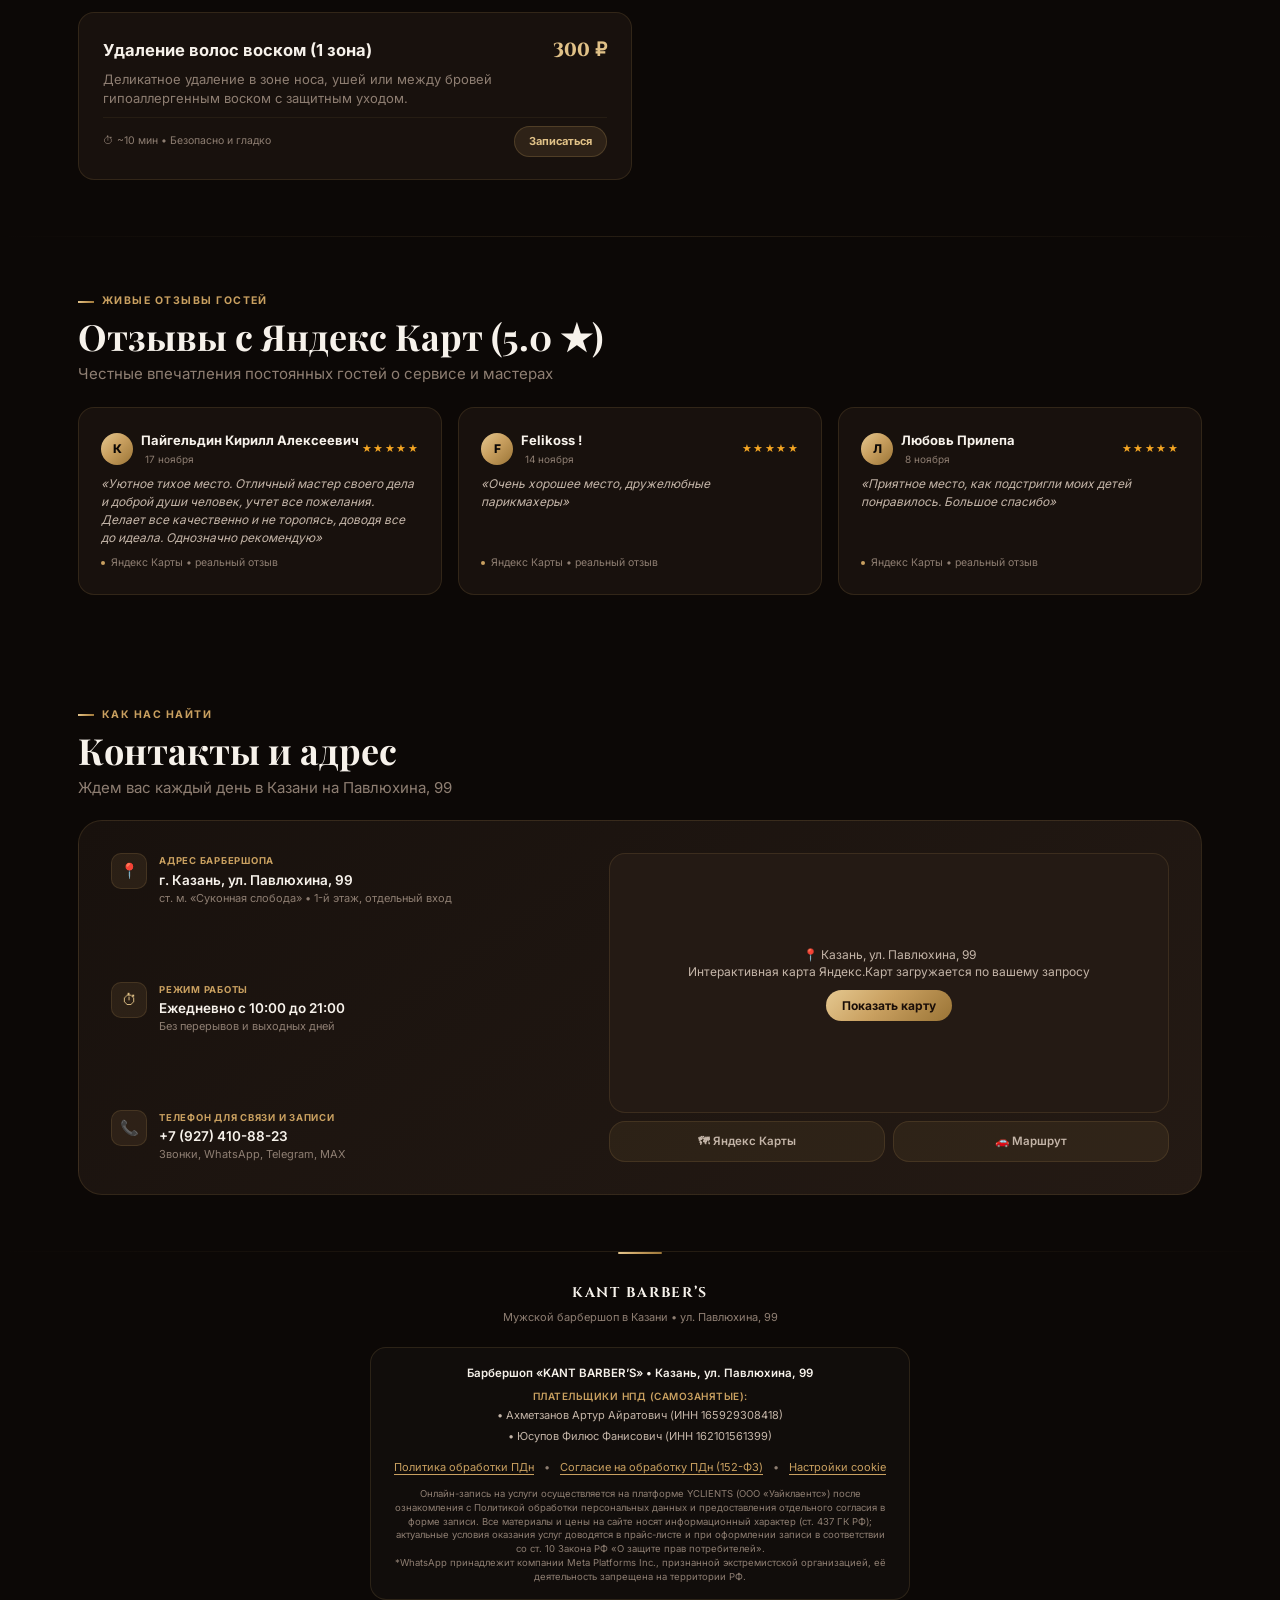
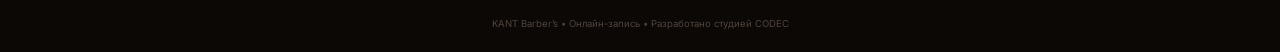
==== commit 79dbe3bc: "fix: update promo end date to 30.12.2026" ====
--- a/index.html
+++ b/index.html
@@ -3543,7 +3543,7 @@
               <li><span class="check">✓</span> Зерновой кофе, напитки и угощения в зоне ожидания</li>
             </ul>
             <p class="promo-terms">
-              Условия: предложение действует при первом визите для новых гостей (не суммируется с другими скидками). Срок действия акции: с 01.11.2026 по 31.12.2026. Подробности: +7 (927) 410-88-23.
+              Условия: предложение действует при первом визите для новых гостей (не суммируется с другими скидками). Срок действия акции: с 01.11.2026 по 30.12.2026. Подробности: +7 (927) 410-88-23.
             </p>
           </div>
           <a href="https://max.ru/u/f9LHodD0cOKmESFjdeyaOf0SWULEz4adcmClkceNlOZRxMezHdqC6ouCxoY" target="_blank" rel="noopener noreferrer" class="btn-primary btn-glow-gold promo-btn">
@@ -3574,7 +3574,7 @@
               <li><span class="check">✓</span> Комфортная зона ожидания и приятная атмосфера</li>
             </ul>
             <p class="promo-terms">
-              Условия: скидка предоставляется при совместной записи двух гостей в один день (не суммируется с акцией «Первая стрижка»). Срок действия: с 01.11.2026 по 31.12.2026.
+              Условия: скидка предоставляется при совместной записи двух гостей в один день (не суммируется с акцией «Первая стрижка»). Срок действия: с 01.11.2026 по 30.12.2026.
             </p>
           </div>
           <a href="https://max.ru/u/f9LHodD0cOKmESFjdeyaOf0SWULEz4adcmClkceNlOZRxMezHdqC6ouCxoY" target="_blank" rel="noopener noreferrer" class="btn-primary btn-glow-gold promo-btn">
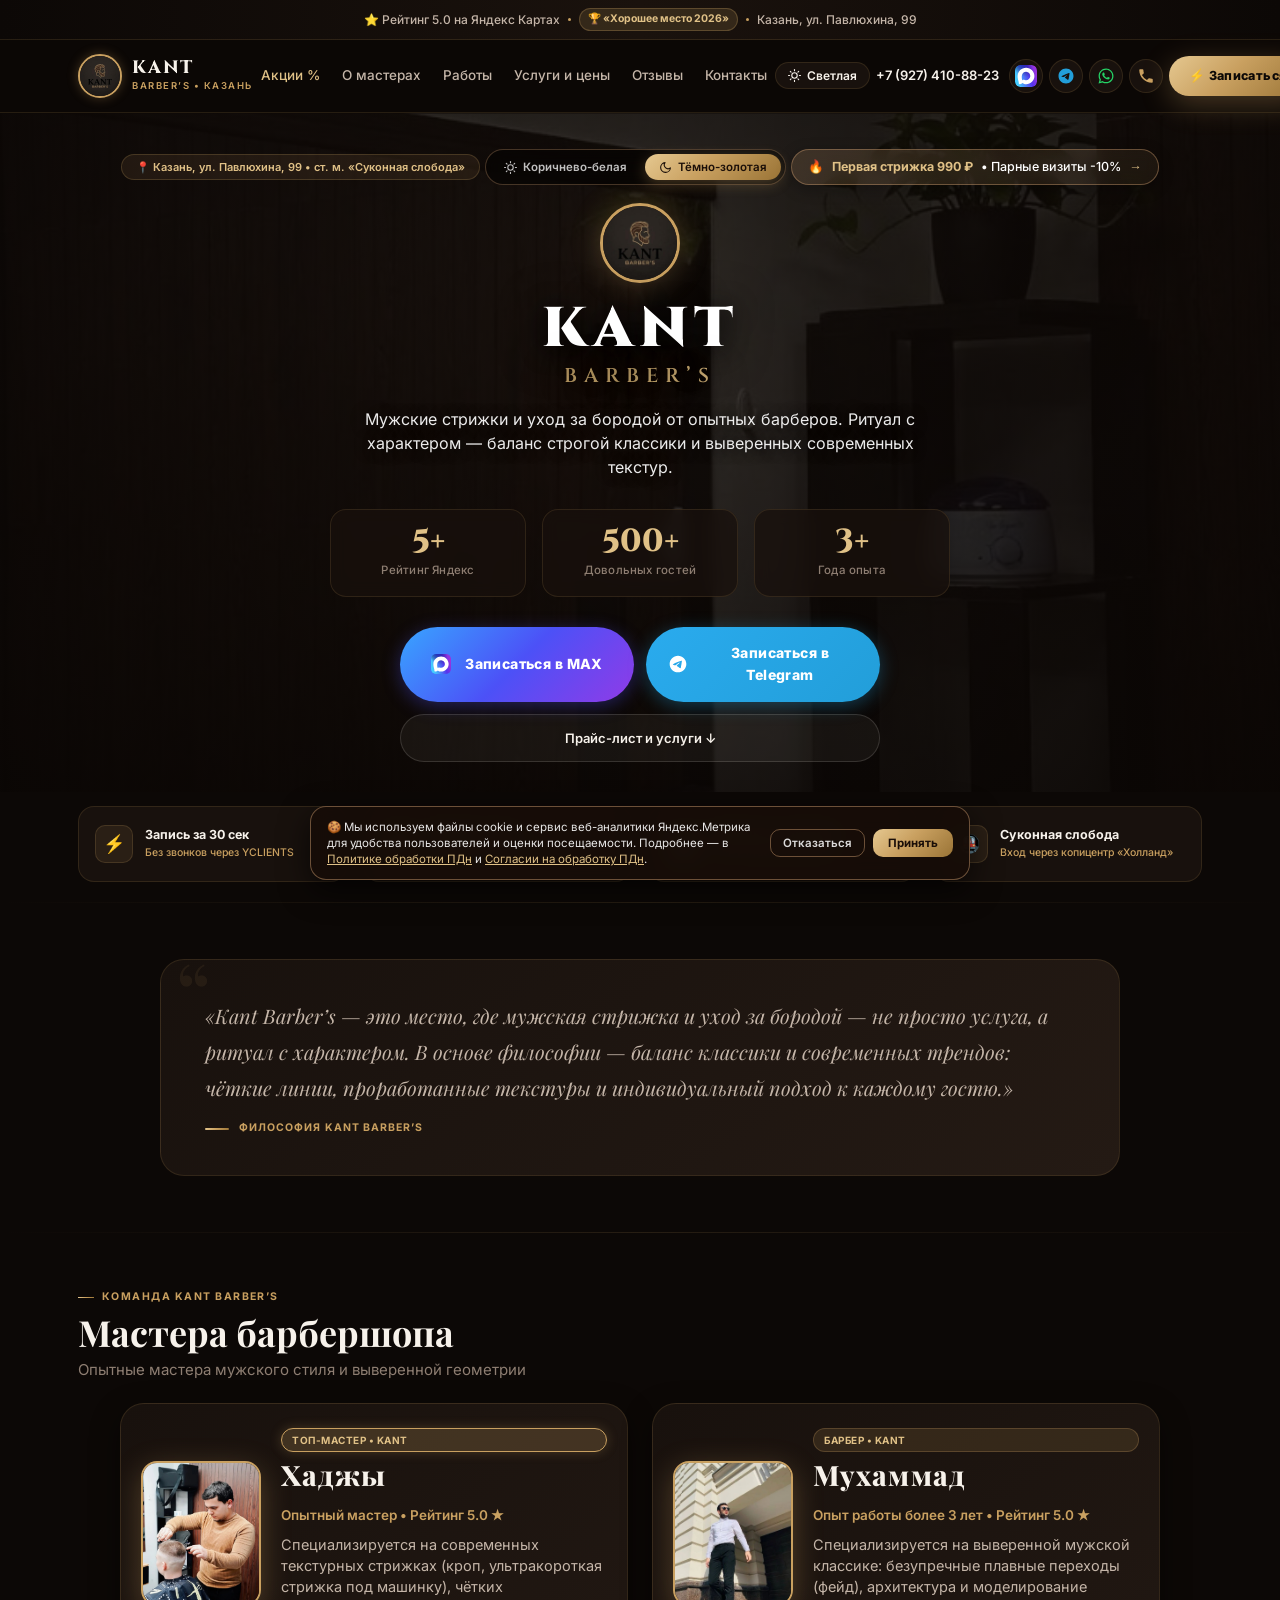
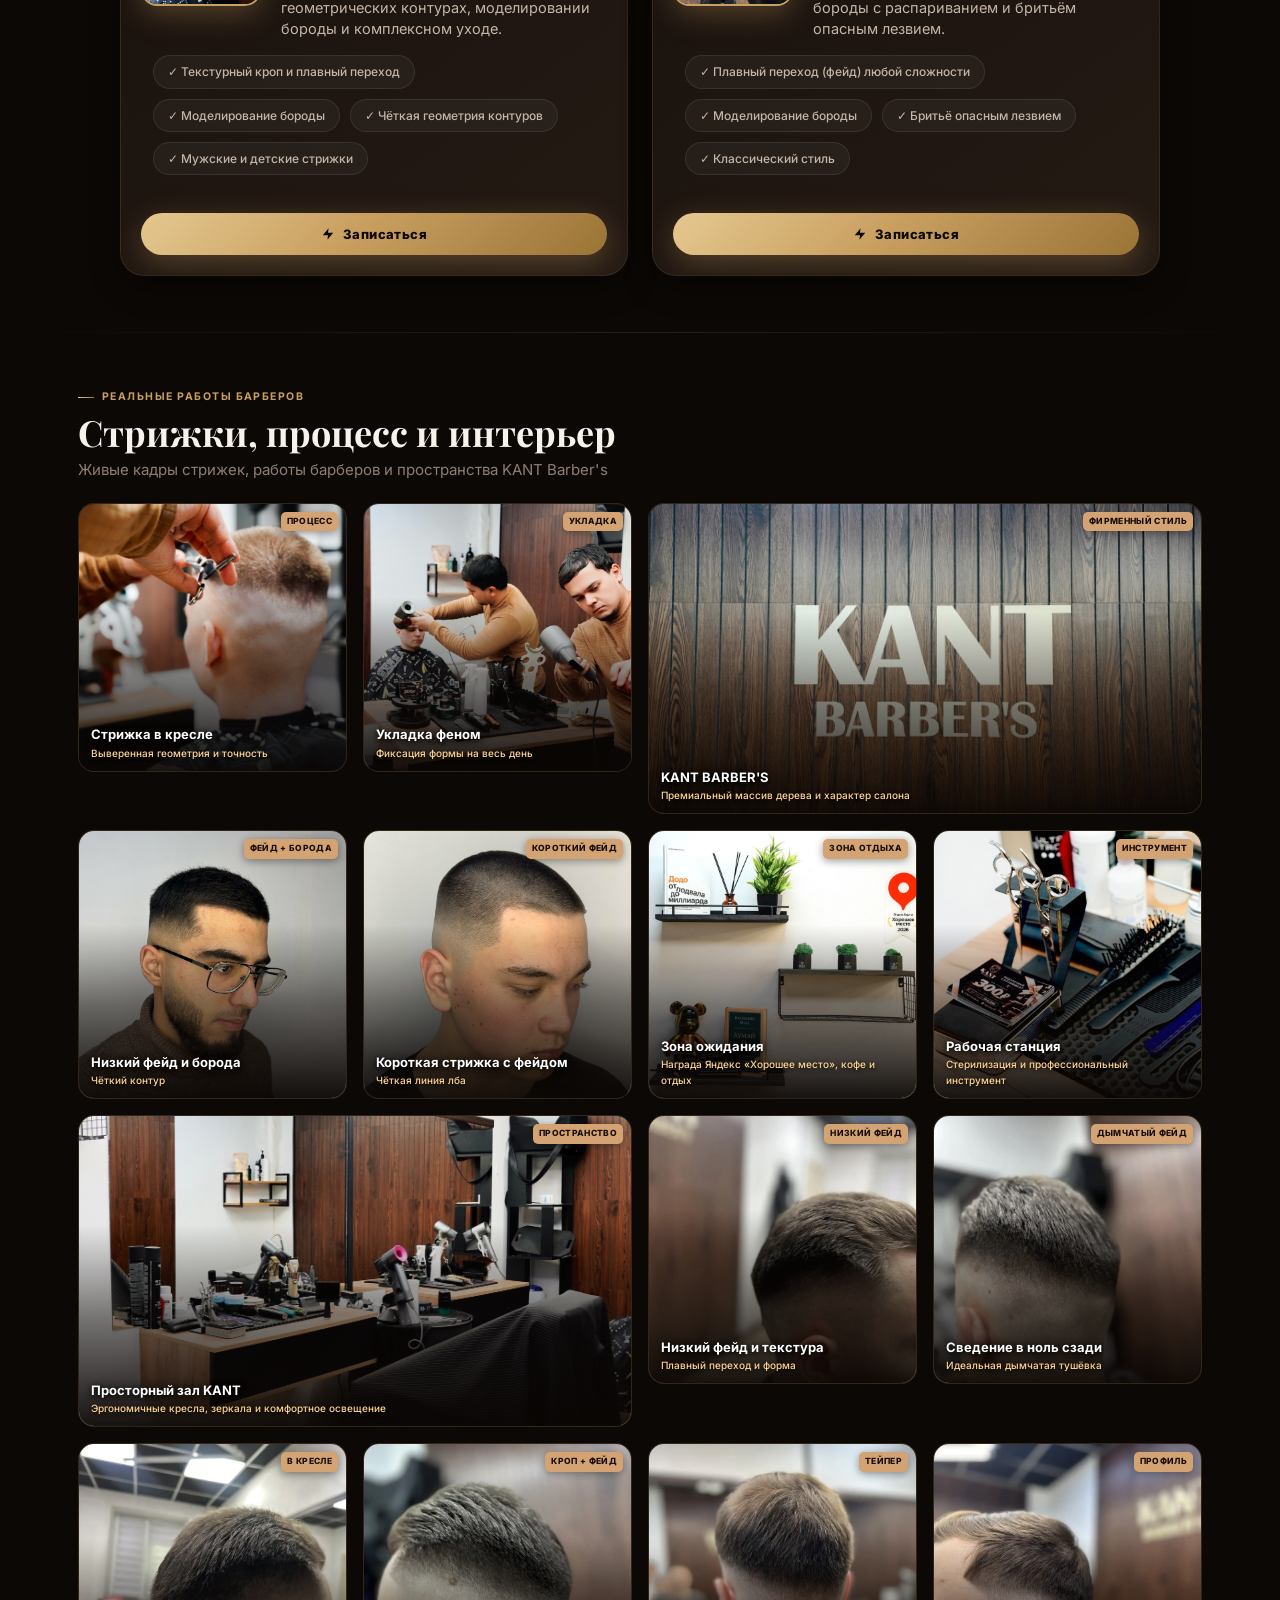
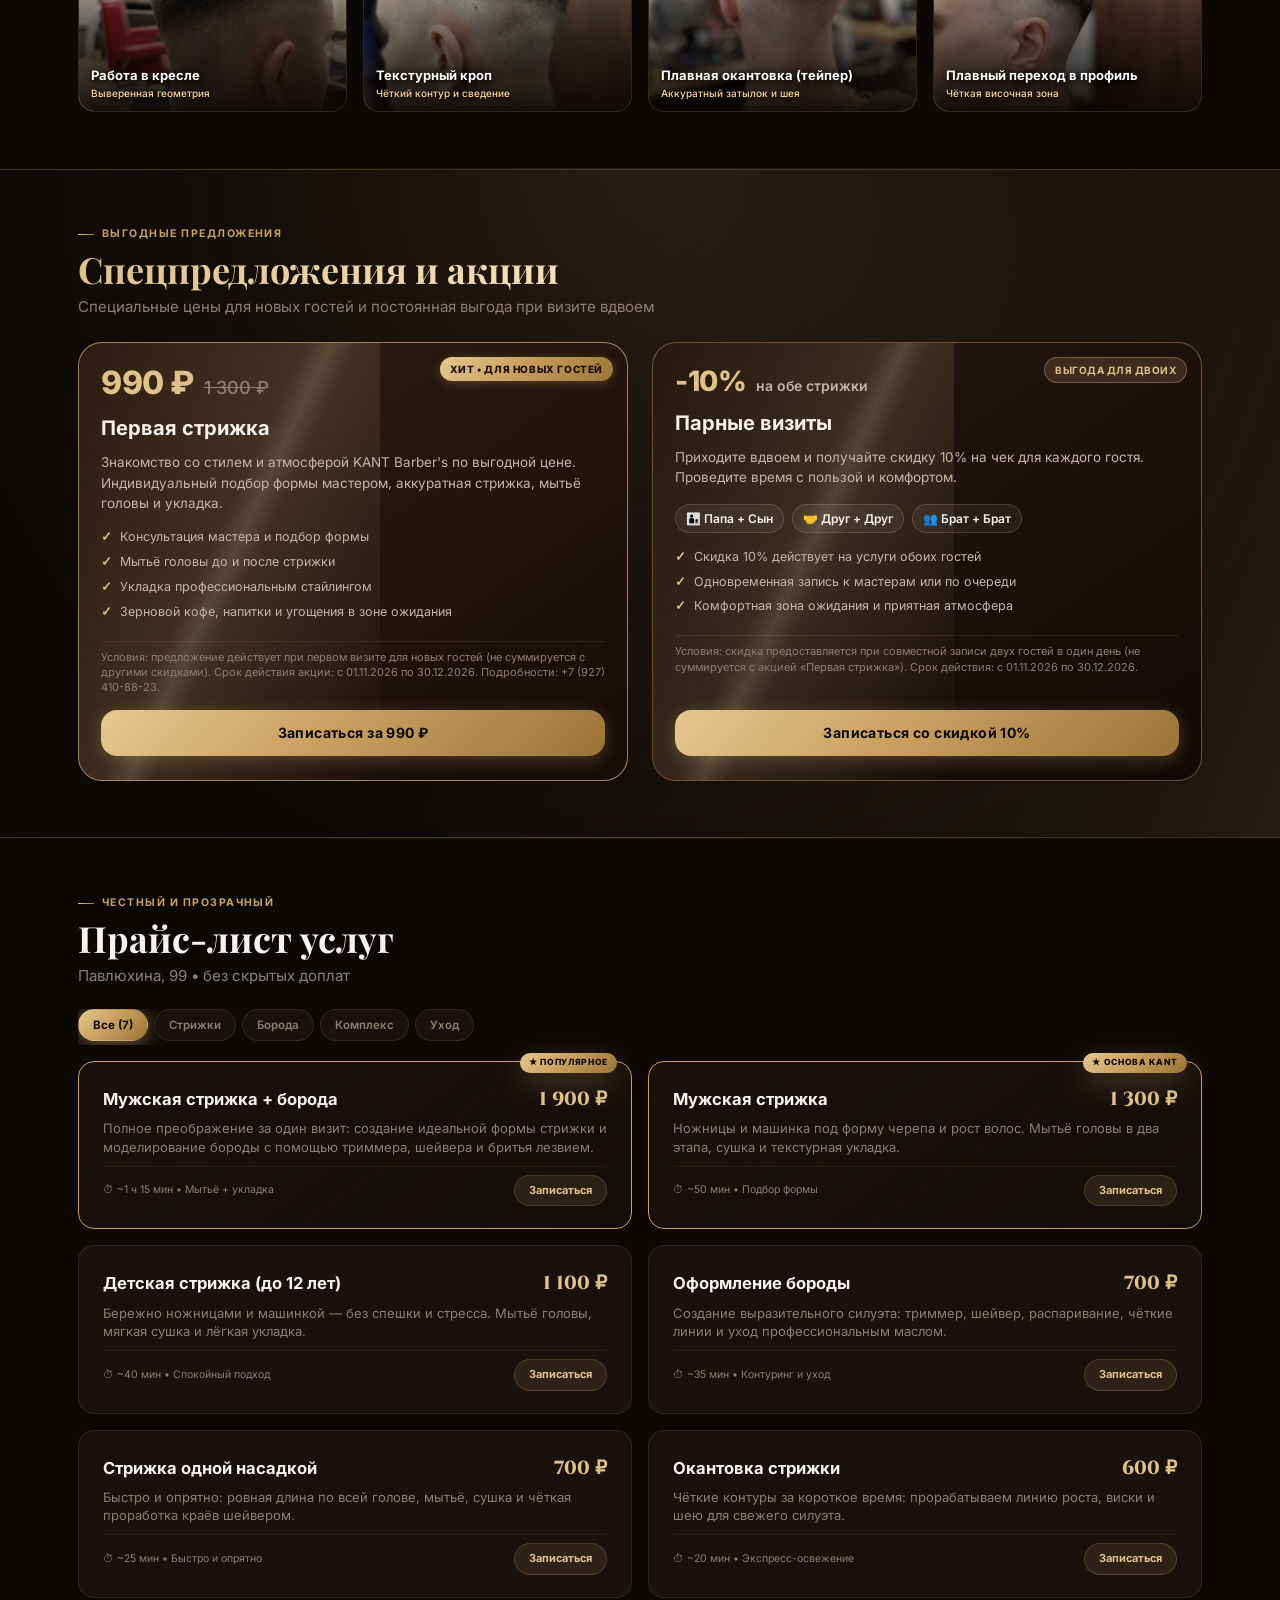
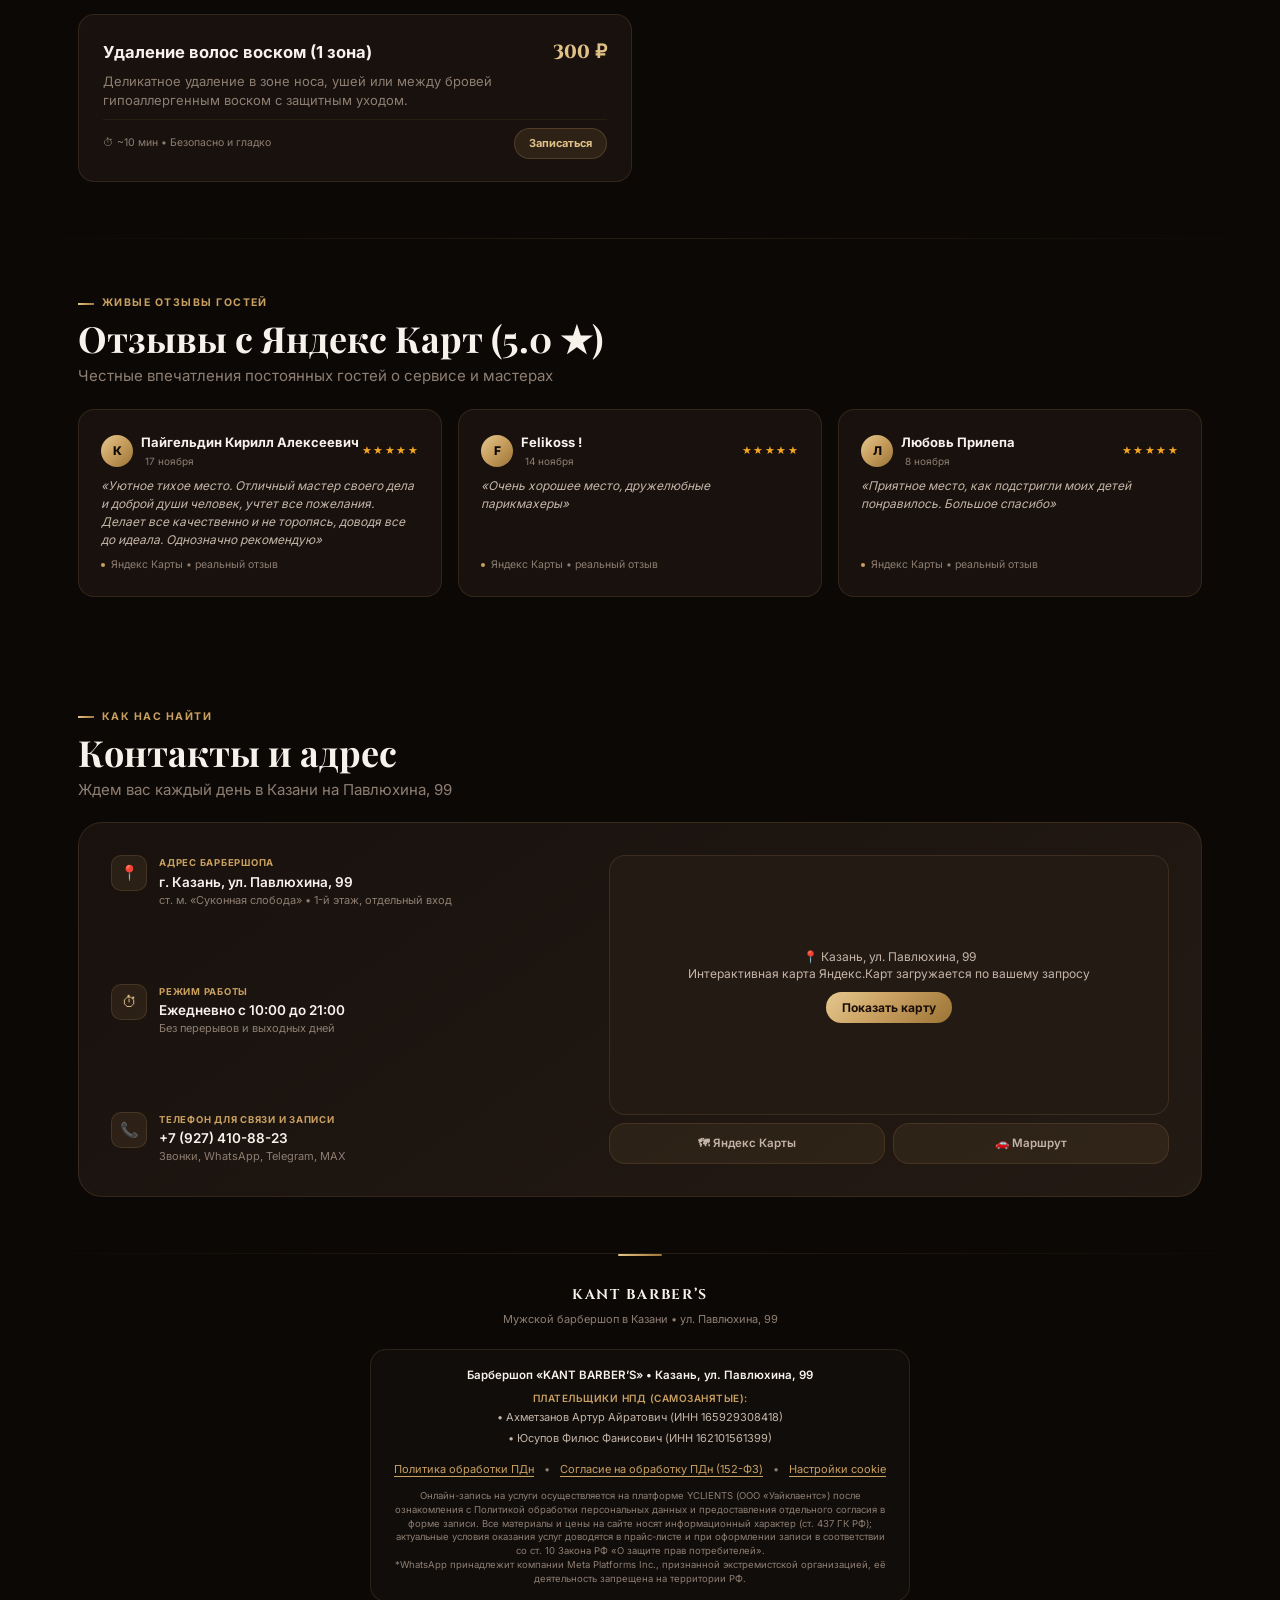
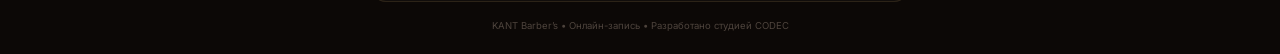
==== commit b2524079: "feat: update Khadzhy photo, highlight main haircut, shimmer promos, add Metrika 114670655" ====
--- a/index.html
+++ b/index.html
@@ -1235,6 +1235,11 @@
     .service-card.highlight {
       border: 1.5px solid var(--gold);
       background: linear-gradient(145deg, var(--bg-card) 0%, rgba(201, 160, 96, 0.04) 100%);
+    }
+    [data-theme="light"] .service-card.highlight {
+      border: 1.5px solid var(--gold);
+      background: linear-gradient(145deg, #FFFFFF 0%, rgba(212, 163, 115, 0.14) 100%);
+      box-shadow: 0 8px 24px rgba(181, 132, 85, 0.16);
     }
 
     .card-badge-popular {
@@ -2734,9 +2739,59 @@
     }
 
     /* ── Promotions Section ── */
+    @keyframes promo-gold-shimmer {
+      0% { transform: translateX(-140%) skewX(-18deg); opacity: 0; }
+      18% { opacity: 1; }
+      55% { transform: translateX(180%) skewX(-18deg); opacity: 1; }
+      70%, 100% { transform: translateX(180%) skewX(-18deg); opacity: 0; }
+    }
+    @keyframes promo-border-glow {
+      0%, 100% {
+        border-color: rgba(201, 160, 96, 0.42);
+        box-shadow: 0 12px 32px rgba(0, 0, 0, 0.42), 0 0 18px rgba(201, 160, 96, 0.18);
+      }
+      50% {
+        border-color: rgba(224, 193, 135, 0.85);
+        box-shadow: 0 14px 38px rgba(0, 0, 0, 0.52), 0 0 32px rgba(224, 193, 135, 0.34);
+      }
+    }
+    @keyframes promo-border-glow-light {
+      0%, 100% {
+        border-color: rgba(181, 132, 85, 0.45);
+        box-shadow: 0 10px 26px rgba(74, 53, 40, 0.12), 0 0 16px rgba(212, 163, 115, 0.22);
+      }
+      50% {
+        border-color: rgba(181, 132, 85, 0.9);
+        box-shadow: 0 14px 34px rgba(74, 53, 40, 0.18), 0 0 28px rgba(212, 163, 115, 0.42);
+      }
+    }
     #promos {
       position: relative;
-      background: var(--bg-body);
+      background: radial-gradient(ellipse at 50% 0%, rgba(201, 160, 96, 0.14) 0%, rgba(201, 160, 96, 0.04) 45%, var(--bg-body) 80%);
+      border-top: 1px solid rgba(201, 160, 96, 0.28);
+      border-bottom: 1px solid rgba(201, 160, 96, 0.28);
+      overflow: hidden;
+    }
+    #promos::before {
+      content: "";
+      position: absolute;
+      inset: 0;
+      background: linear-gradient(110deg, transparent 20%, rgba(224, 193, 135, 0.08) 45%, rgba(201, 160, 96, 0.14) 50%, rgba(224, 193, 135, 0.08) 55%, transparent 80%);
+      background-size: 220% 100%;
+      animation: shimmer 7s linear infinite;
+      pointer-events: none;
+    }
+    #promos .container {
+      position: relative;
+      z-index: 1;
+    }
+    #promos .section-title {
+      background: linear-gradient(90deg, var(--gold-light), #FFF3D6, var(--gold), var(--gold-light));
+      background-size: 200% auto;
+      -webkit-background-clip: text;
+      -webkit-text-fill-color: transparent;
+      background-clip: text;
+      animation: shimmer 4.5s linear infinite;
     }
     .promos-grid {
       display: grid;
@@ -2752,26 +2807,44 @@
     }
     .promo-card {
       position: relative;
-      background: linear-gradient(145deg, rgba(34, 21, 14, 0.88) 0%, rgba(18, 11, 7, 0.95) 100%);
-      border: 1px solid rgba(212, 163, 115, 0.28);
+      background: linear-gradient(145deg, rgba(38, 24, 15, 0.94) 0%, rgba(18, 11, 7, 0.98) 100%);
+      border: 1.5px solid rgba(201, 160, 96, 0.45);
       border-radius: var(--radius-lg);
       padding: 24px 22px;
       display: flex;
       flex-direction: column;
       justify-content: space-between;
       transition: all var(--transition);
-      box-shadow: 0 10px 28px rgba(0, 0, 0, 0.35);
+      animation: promo-border-glow 3.8s ease-in-out infinite;
       overflow: hidden;
     }
+    .promo-card::before {
+      content: "";
+      position: absolute;
+      top: 0;
+      bottom: 0;
+      left: 0;
+      width: 55%;
+      background: linear-gradient(115deg, transparent 0%, rgba(224, 193, 135, 0.14) 45%, rgba(245, 222, 179, 0.24) 50%, rgba(224, 193, 135, 0.14) 55%, transparent 100%);
+      animation: promo-gold-shimmer 4.2s ease-in-out infinite;
+      pointer-events: none;
+      z-index: 0;
+    }
+    .promo-card:nth-child(2)::before {
+      animation-delay: 1.2s;
+    }
+    .promo-card > * {
+      position: relative;
+      z-index: 1;
+    }
     .promo-card:hover {
-      border-color: rgba(212, 163, 115, 0.55);
+      border-color: var(--gold-light);
       transform: translateY(-3px);
-      box-shadow: 0 16px 36px rgba(0, 0, 0, 0.5), 0 0 20px rgba(212, 163, 115, 0.15);
+      box-shadow: 0 16px 36px rgba(0, 0, 0, 0.55), 0 0 28px rgba(224, 193, 135, 0.32);
     }
     .promo-card-featured {
-      border-color: rgba(212, 163, 115, 0.5);
-      background: linear-gradient(145deg, rgba(42, 26, 17, 0.92) 0%, rgba(22, 13, 8, 0.98) 100%);
-      box-shadow: 0 12px 32px rgba(0, 0, 0, 0.45), 0 0 25px rgba(212, 163, 115, 0.12);
+      border-color: rgba(224, 193, 135, 0.65);
+      background: linear-gradient(145deg, rgba(48, 30, 18, 0.96) 0%, rgba(22, 13, 8, 0.99) 100%);
     }
     .promo-badge-hit {
       position: absolute;
@@ -2904,19 +2977,34 @@
     }
 
     /* Light Theme for Promos */
+    [data-theme="light"] #promos {
+      background: radial-gradient(ellipse at 50% 0%, rgba(212, 163, 115, 0.22) 0%, rgba(212, 163, 115, 0.08) 50%, var(--bg-body) 85%);
+      border-top-color: rgba(181, 132, 85, 0.32);
+      border-bottom-color: rgba(181, 132, 85, 0.32);
+    }
+    [data-theme="light"] #promos .section-title {
+      background: linear-gradient(90deg, #8E5A2D, #C9A060, #5E3A1B, #C9A060, #8E5A2D);
+      background-size: 200% auto;
+      -webkit-background-clip: text;
+      -webkit-text-fill-color: transparent;
+      background-clip: text;
+      animation: shimmer 4.5s linear infinite;
+    }
     [data-theme="light"] .promo-card {
-      background: #FFFFFF !important;
-      border: 1px solid rgba(138, 90, 43, 0.22) !important;
-      box-shadow: 0 8px 24px rgba(74, 53, 40, 0.1) !important;
+      background: linear-gradient(145deg, #FFFFFF 0%, #FBF5EC 100%) !important;
+      border: 1.5px solid rgba(181, 132, 85, 0.45) !important;
+      animation: promo-border-glow-light 3.8s ease-in-out infinite !important;
+    }
+    [data-theme="light"] .promo-card::before {
+      background: linear-gradient(115deg, transparent 0%, rgba(212, 163, 115, 0.18) 45%, rgba(201, 160, 96, 0.32) 50%, rgba(212, 163, 115, 0.18) 55%, transparent 100%);
     }
     [data-theme="light"] .promo-card:hover {
-      border-color: rgba(138, 90, 43, 0.45) !important;
-      box-shadow: 0 14px 32px rgba(74, 53, 40, 0.18) !important;
+      border-color: rgba(142, 90, 45, 0.75) !important;
+      box-shadow: 0 14px 32px rgba(74, 53, 40, 0.18), 0 0 24px rgba(212, 163, 115, 0.35) !important;
     }
     [data-theme="light"] .promo-card-featured {
-      background: linear-gradient(145deg, #FFFFFF 0%, #FAF6F1 100%) !important;
-      border-color: rgba(184, 134, 11, 0.5) !important;
-      box-shadow: 0 10px 28px rgba(74, 53, 40, 0.14) !important;
+      background: linear-gradient(145deg, #FFFFFF 0%, #F8EFE1 100%) !important;
+      border-color: rgba(181, 132, 85, 0.7) !important;
     }
     [data-theme="light"] .promo-title {
       color: #1F140E !important;
@@ -3622,7 +3710,8 @@
           </div>
         </div>
 
-        <div class="service-card reveal" data-cat="hair">
+        <div class="service-card highlight reveal" data-cat="hair">
+          <div class="card-badge-popular">★ ОСНОВА KANT</div>
           <div class="service-row">
             <div class="service-name">Мужская стрижка</div>
             <div class="service-price">1 300 ₽</div>
@@ -4191,6 +4280,7 @@
 
     function declineCookies() {
       try { localStorage.setItem('kant_cookies_choice', 'declined'); } catch(e){}
+      window['disableYaCounter114670655'] = true;
       var b = document.getElementById('cookieBanner');
       if (b) b.style.display = 'none';
     }
@@ -4279,7 +4369,7 @@
   <!-- ═══ COOKIE BANNER (152-ФЗ) ═══ -->
   <div class="cookie-banner" id="cookieBanner">
     <div class="cookie-content">
-      <span>🍪 Мы сохраняем настройки оформления в браузере и с вашего согласия загружаем карту Яндекс.Карт. Подробнее — в <a href="privacy.html">Политике обработки ПДн</a> и <a href="consent.html">Согласии на обработку ПДн</a>.</span>
+      <span>🍪 Мы используем файлы cookie и сервис веб-аналитики Яндекс.Метрика для удобства пользователей и оценки посещаемости. Подробнее — в <a href="privacy.html">Политике обработки ПДн</a> и <a href="consent.html">Согласии на обработку ПДн</a>.</span>
       <div class="cookie-actions">
         <button type="button" class="btn-cookie-decline" onclick="declineCookies()">Отказаться</button>
         <button type="button" class="btn-cookie-accept" onclick="acceptCookies()">Принять</button>
@@ -4287,5 +4377,50 @@
     </div>
   </div>
 
+<!-- ======== Яндекс.Метрика — KANT Barber's ========
+     Номер счётчика указан ОДИН раз в переменной YM_COUNTER.
+     При смене счётчика правится только эта строка. -->
+<script type="text/javascript">
+var YM_COUNTER = 114670655;
+(function(){
+  var declined = false;
+  try {
+    declined = localStorage.getItem('kant_cookies_choice') === 'declined' &&
+               location.search.indexOf('_ym_debug=1') === -1;
+  } catch(e){}
+  if (declined) {
+    window['disableYaCounter' + YM_COUNTER] = true;
+    return;
+  }
+
+  (function(m,e,t,r,i,k,a){
+      m[i]=m[i]||function(){(m[i].a=m[i].a||[]).push(arguments)};
+      m[i].l=1*new Date();
+      for (var j = 0; j < document.scripts.length; j++) {if (document.scripts[j].src === r) { return; }}
+      k=e.createElement(t),a=e.getElementsByTagName(t)[0],k.async=1,k.src=r,a.parentNode.insertBefore(k,a)
+  })(window, document,'script','https://mc.yandex.ru/metrika/tag.js?id='+YM_COUNTER, 'ym');
+
+  ym(YM_COUNTER, 'init', {ssr:true, webvisor:true, clickmap:true, ecommerce:"dataLayer",
+      accurateTrackBounce:true, trackLinks:true, triggerEvent:true});
+
+  /* ---- Цели: клики по каналам записи ---- */
+  document.addEventListener('DOMContentLoaded',function(){
+    function goal(id){ if(window.ym){ ym(YM_COUNTER,'reachGoal',id); } }
+    document.addEventListener('click',function(e){
+      var a = e.target.closest ? e.target.closest('a') : null;
+      if(!a) return;
+      var href = a.getAttribute('href') || '';
+      if (href.indexOf('yclients.ru') !== -1)                                    goal('click_record');
+      else if (href.indexOf('t.me') !== -1)                                      goal('click_telegram');
+      else if (href.indexOf('wa.me') !== -1 || href.indexOf('whatsapp') !== -1)  goal('click_whatsapp');
+      else if (href.indexOf('max.ru') !== -1)                                    goal('click_max');
+      else if (href.indexOf('tel:') === 0)                                       goal('click_phone');
+    }, true);
+  });
+})();
+</script>
+<noscript><div><img src="https://mc.yandex.ru/watch/114670655" style="position:absolute; left:-9999px;" alt="" /></div></noscript>
+<!-- ======== /Яндекс.Метрика ======== -->
+
 </body>
 </html>
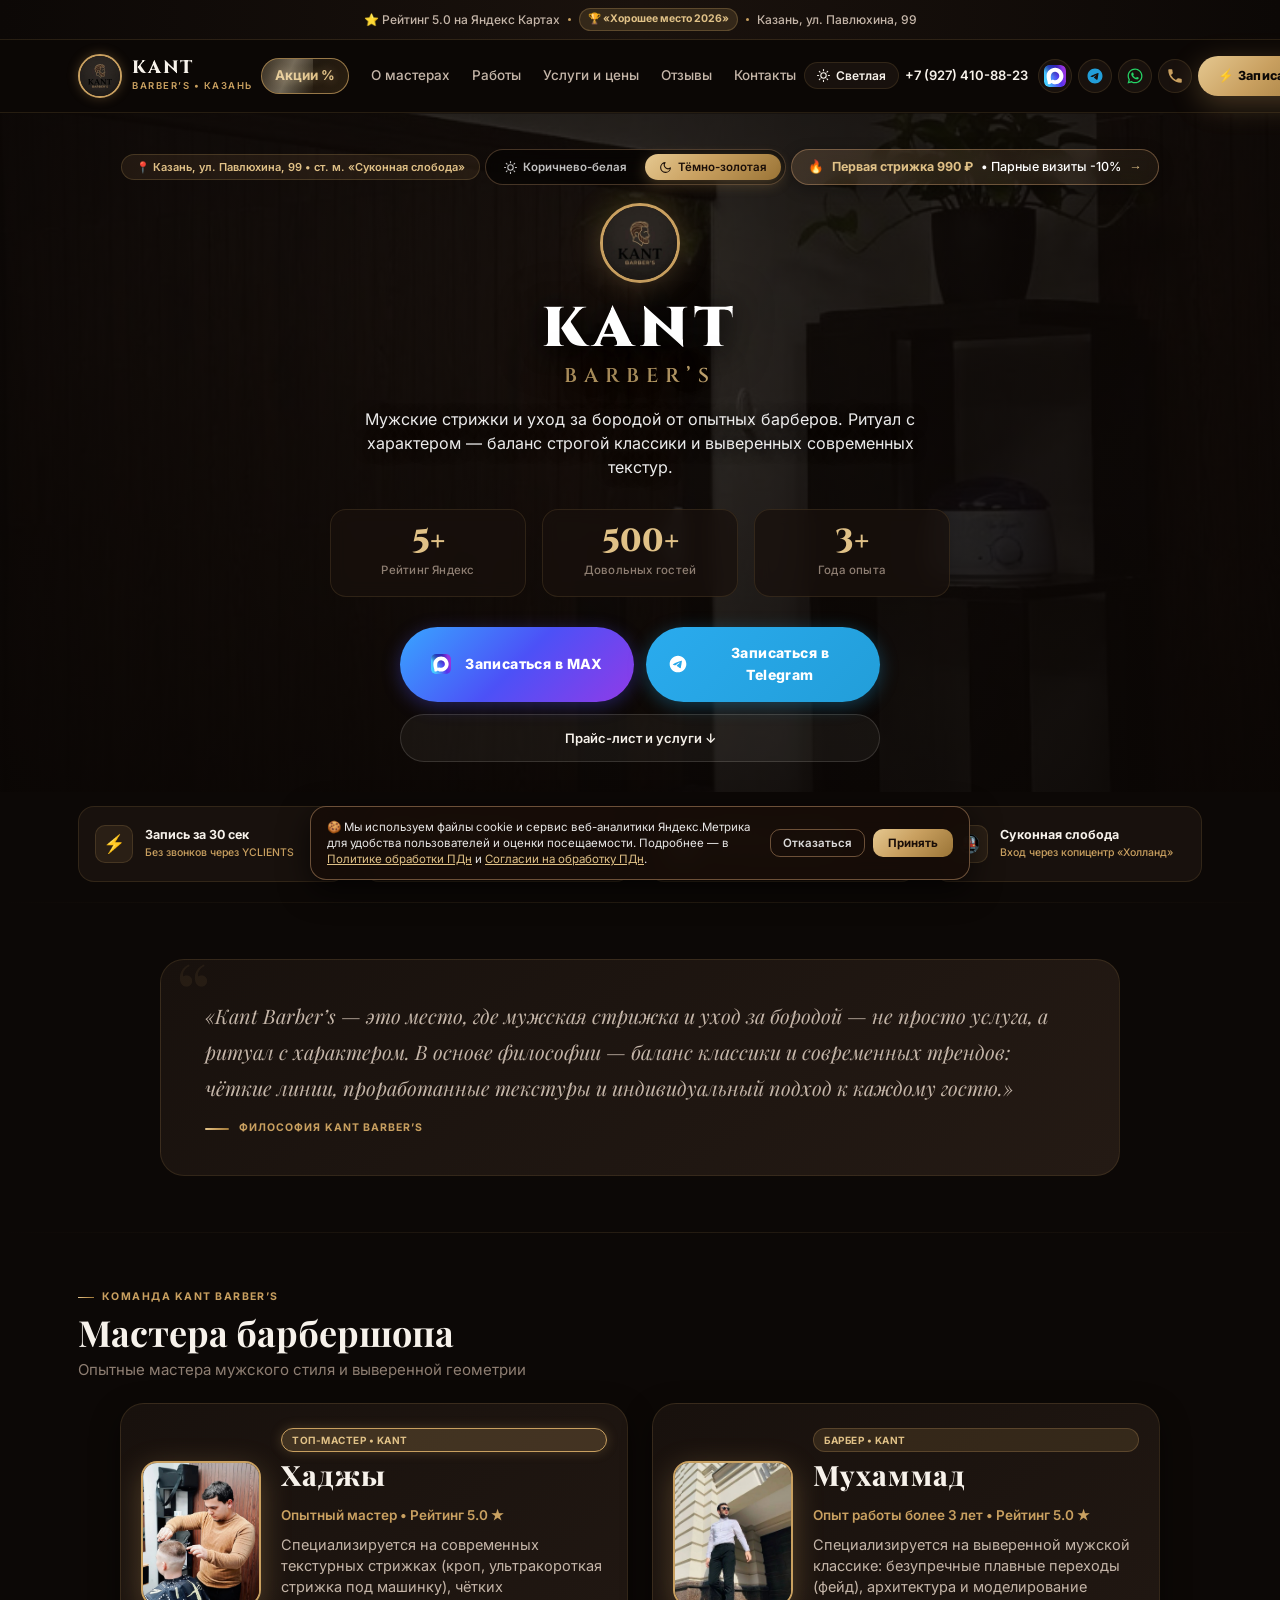
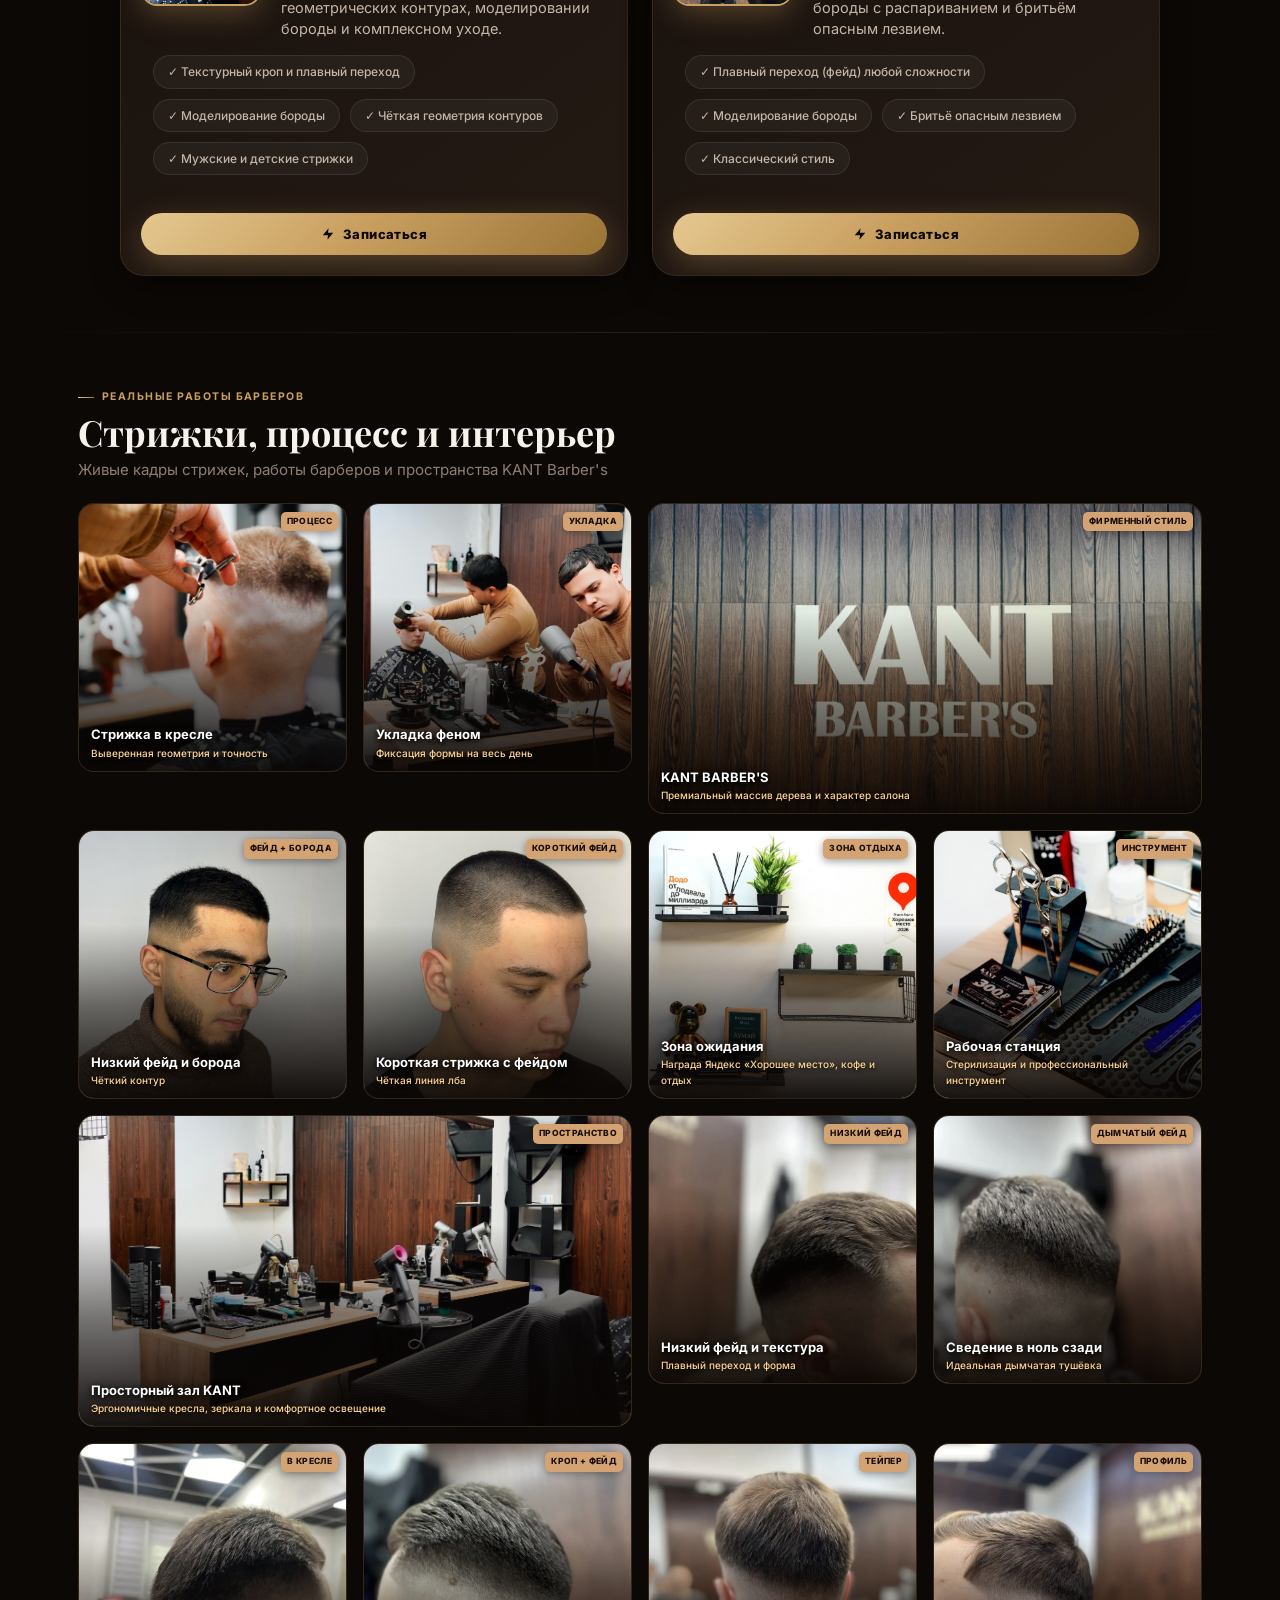
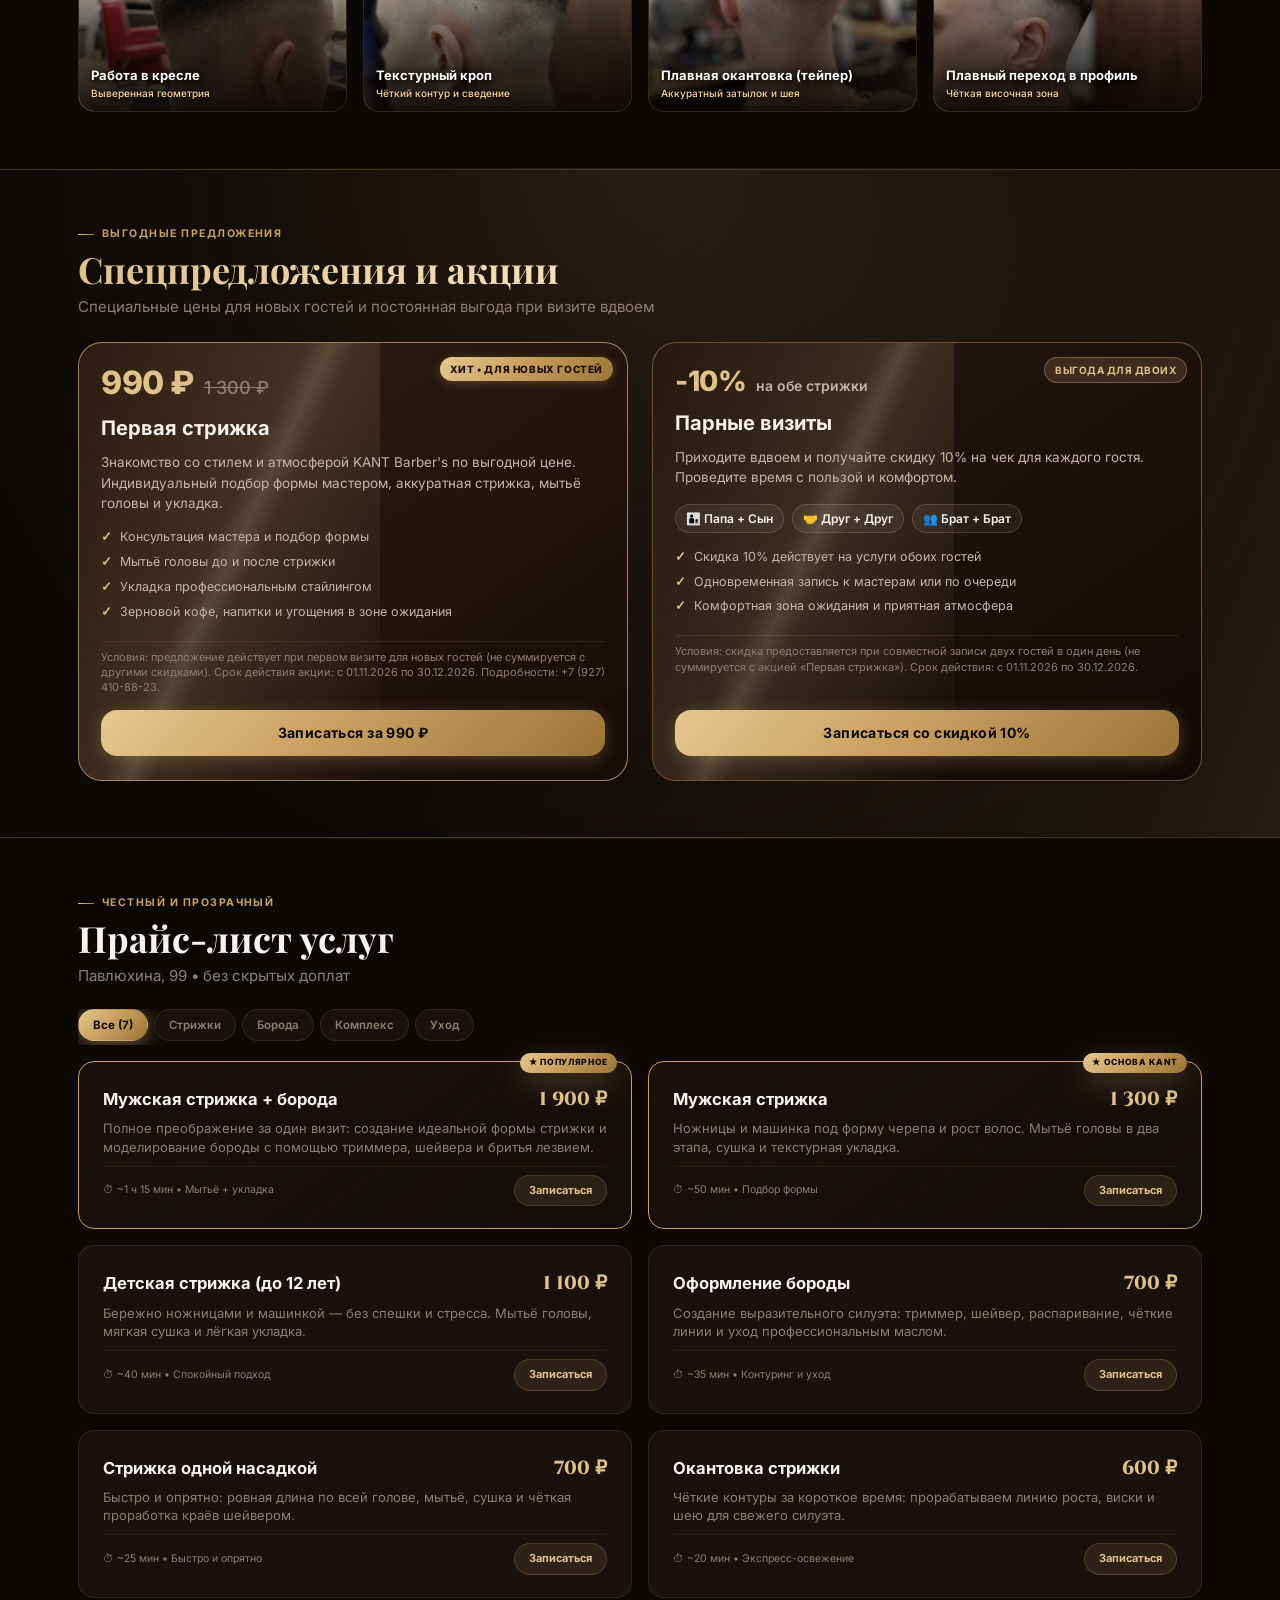
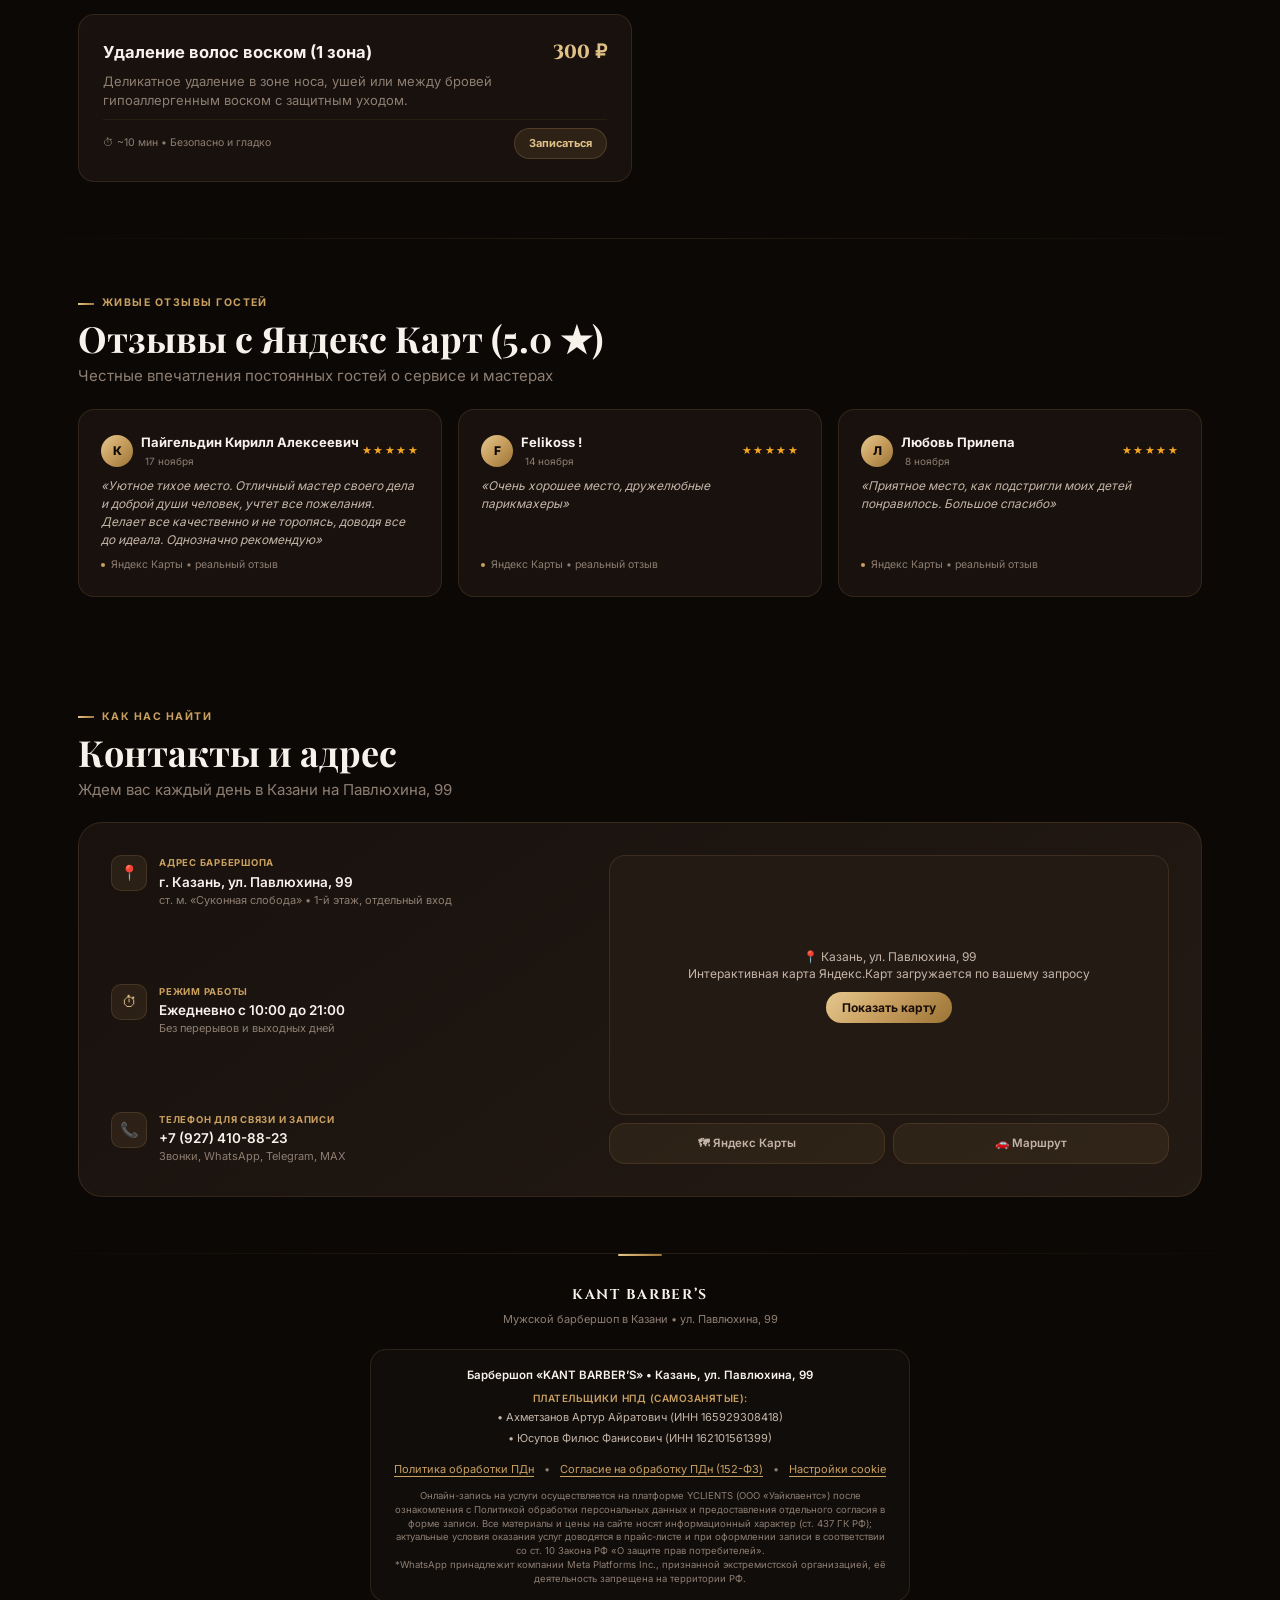
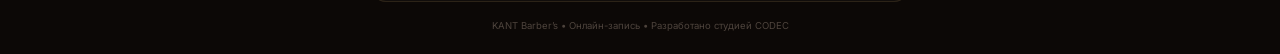
==== commit be5063d6: "style: highlight header promos button with golden shimmer and glow" ====
--- a/index.html
+++ b/index.html
@@ -498,6 +498,57 @@
       transition: width var(--transition);
     }
     .nav-link:hover::after { width: 100%; }
+
+    @keyframes nav-promo-glow {
+      0%, 100% {
+        box-shadow: 0 0 10px rgba(201, 160, 96, 0.28), inset 0 0 8px rgba(201, 160, 96, 0.12);
+        border-color: rgba(201, 160, 96, 0.65);
+      }
+      50% {
+        box-shadow: 0 0 20px rgba(224, 193, 135, 0.65), inset 0 0 12px rgba(224, 193, 135, 0.25);
+        border-color: rgba(224, 193, 135, 0.95);
+      }
+    }
+    .nav-link-promo {
+      position: relative;
+      overflow: hidden;
+      padding: 6px 13px;
+      border-radius: var(--radius-full);
+      background: linear-gradient(135deg, rgba(224, 193, 135, 0.22) 0%, rgba(201, 160, 96, 0.12) 50%, rgba(154, 116, 54, 0.22) 100%);
+      border: 1px solid rgba(201, 160, 96, 0.7);
+      color: var(--gold-light) !important;
+      font-weight: 700;
+      text-shadow: 0 0 10px rgba(224, 193, 135, 0.45);
+      animation: nav-promo-glow 2.6s ease-in-out infinite;
+    }
+    .nav-link-promo::before {
+      content: "";
+      position: absolute;
+      top: 0;
+      bottom: 0;
+      left: 0;
+      width: 60%;
+      background: linear-gradient(115deg, transparent 0%, rgba(255, 243, 214, 0.35) 50%, transparent 100%);
+      animation: promo-gold-shimmer 3.2s ease-in-out infinite;
+      pointer-events: none;
+    }
+    .nav-link-promo::after { display: none; }
+    .nav-link-promo:hover {
+      background: var(--gold-gradient);
+      color: #140D09 !important;
+      text-shadow: none;
+      transform: translateY(-1px);
+    }
+    [data-theme="light"] .nav-link-promo {
+      background: linear-gradient(135deg, rgba(212, 163, 115, 0.28) 0%, rgba(181, 132, 85, 0.16) 50%, rgba(212, 163, 115, 0.28) 100%);
+      border-color: rgba(142, 90, 45, 0.65);
+      color: #6B3F19 !important;
+      text-shadow: 0 0 8px rgba(212, 163, 115, 0.35);
+    }
+    [data-theme="light"] .nav-link-promo:hover {
+      background: var(--gold-gradient);
+      color: #140D09 !important;
+    }
 
     .header-actions {
       display: flex;
@@ -3204,7 +3255,7 @@
 
         <!-- Desktop Navigation Links -->
         <nav class="header-nav">
-          <a href="#promos" class="nav-link" style="color: var(--gold-light);">Акции %</a>
+          <a href="#promos" class="nav-link nav-link-promo">Акции %</a>
           <a href="#master" class="nav-link">О мастерах</a>
           <a href="#gallery" class="nav-link">Работы</a>
           <a href="#prices" class="nav-link">Услуги и цены</a>
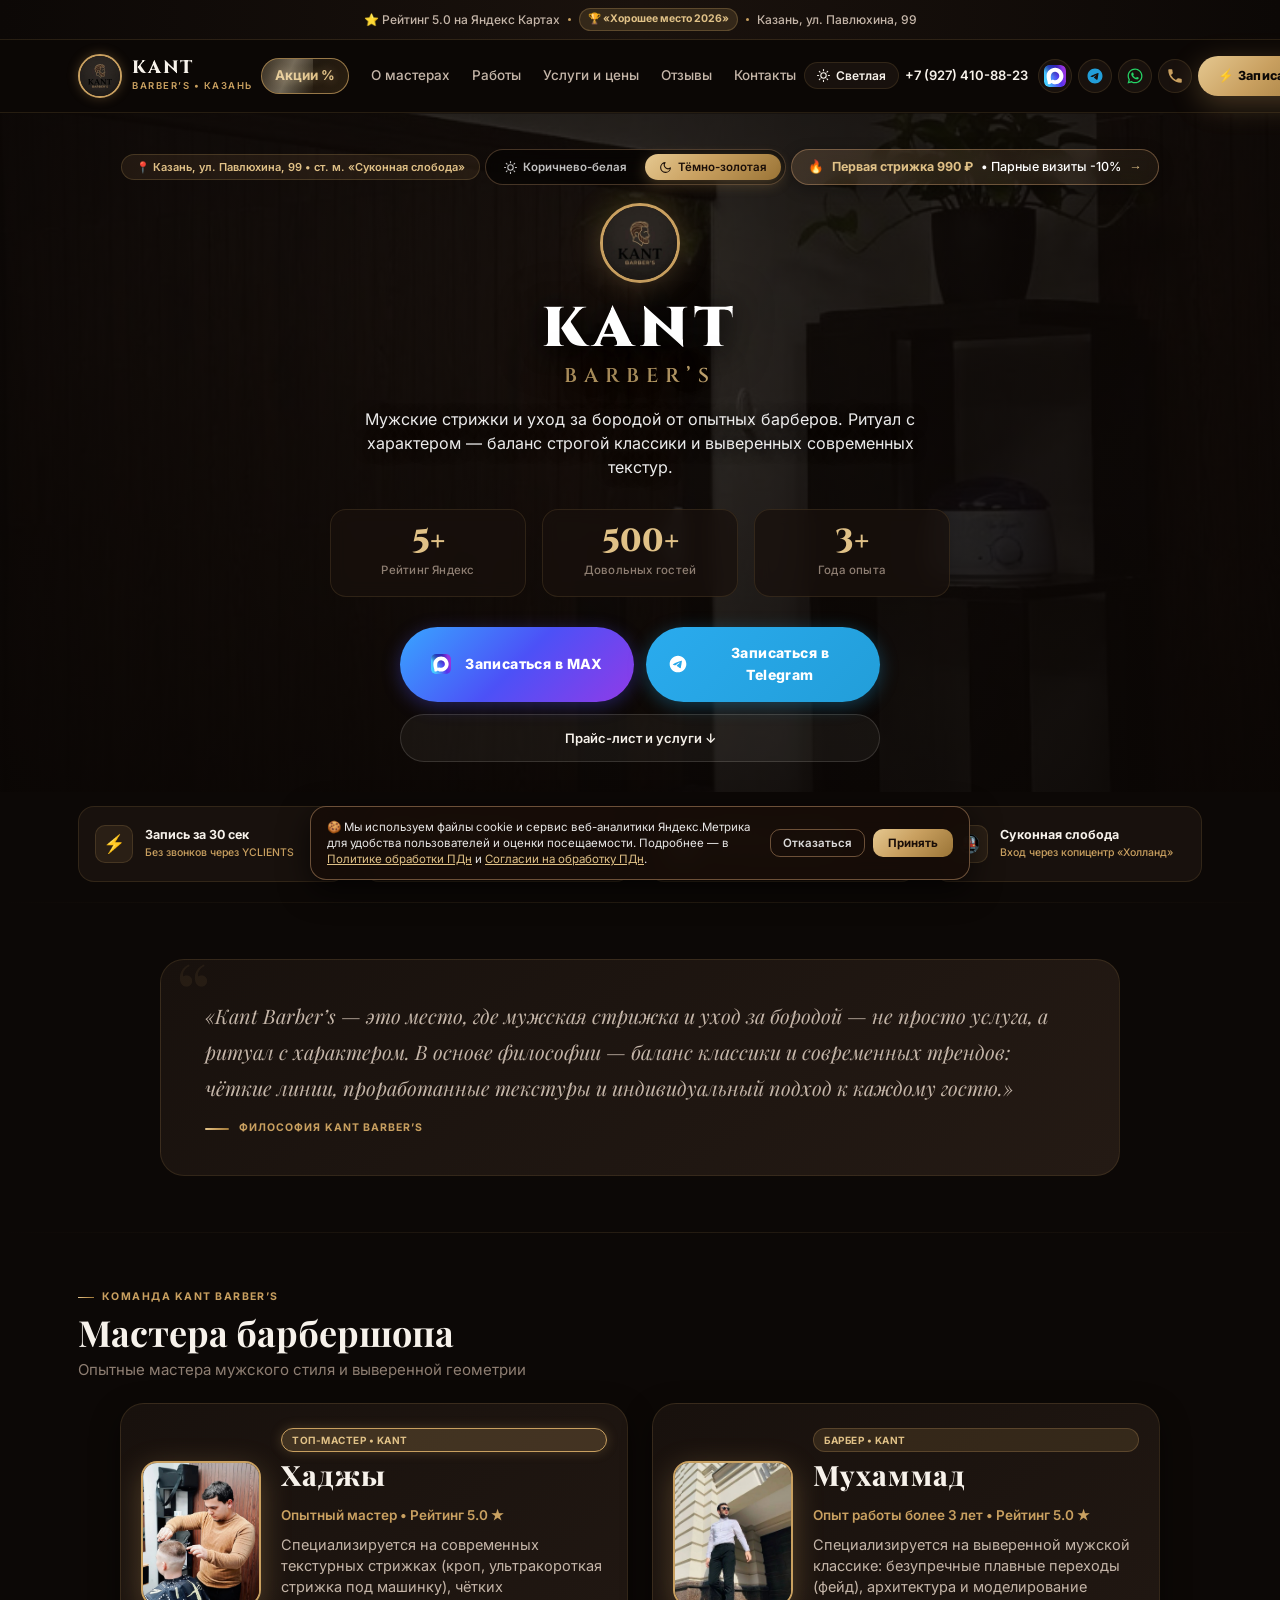
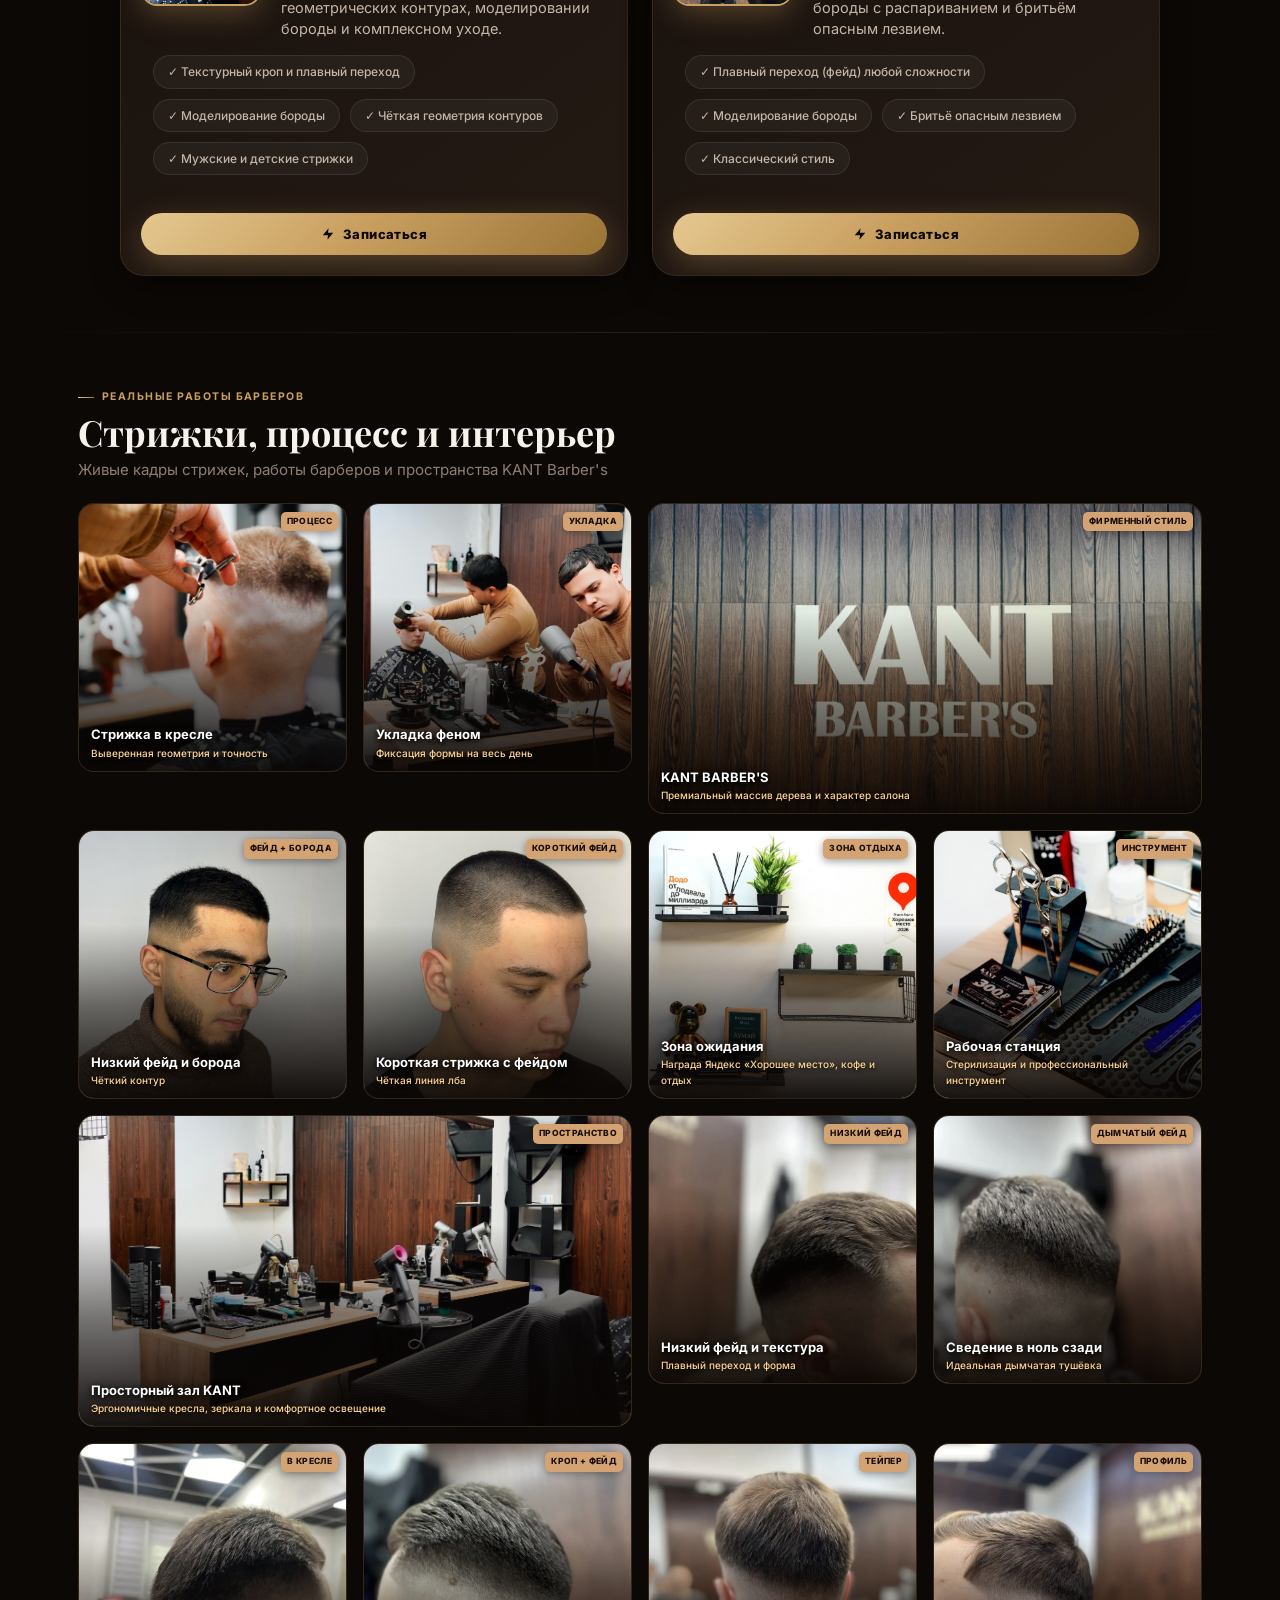
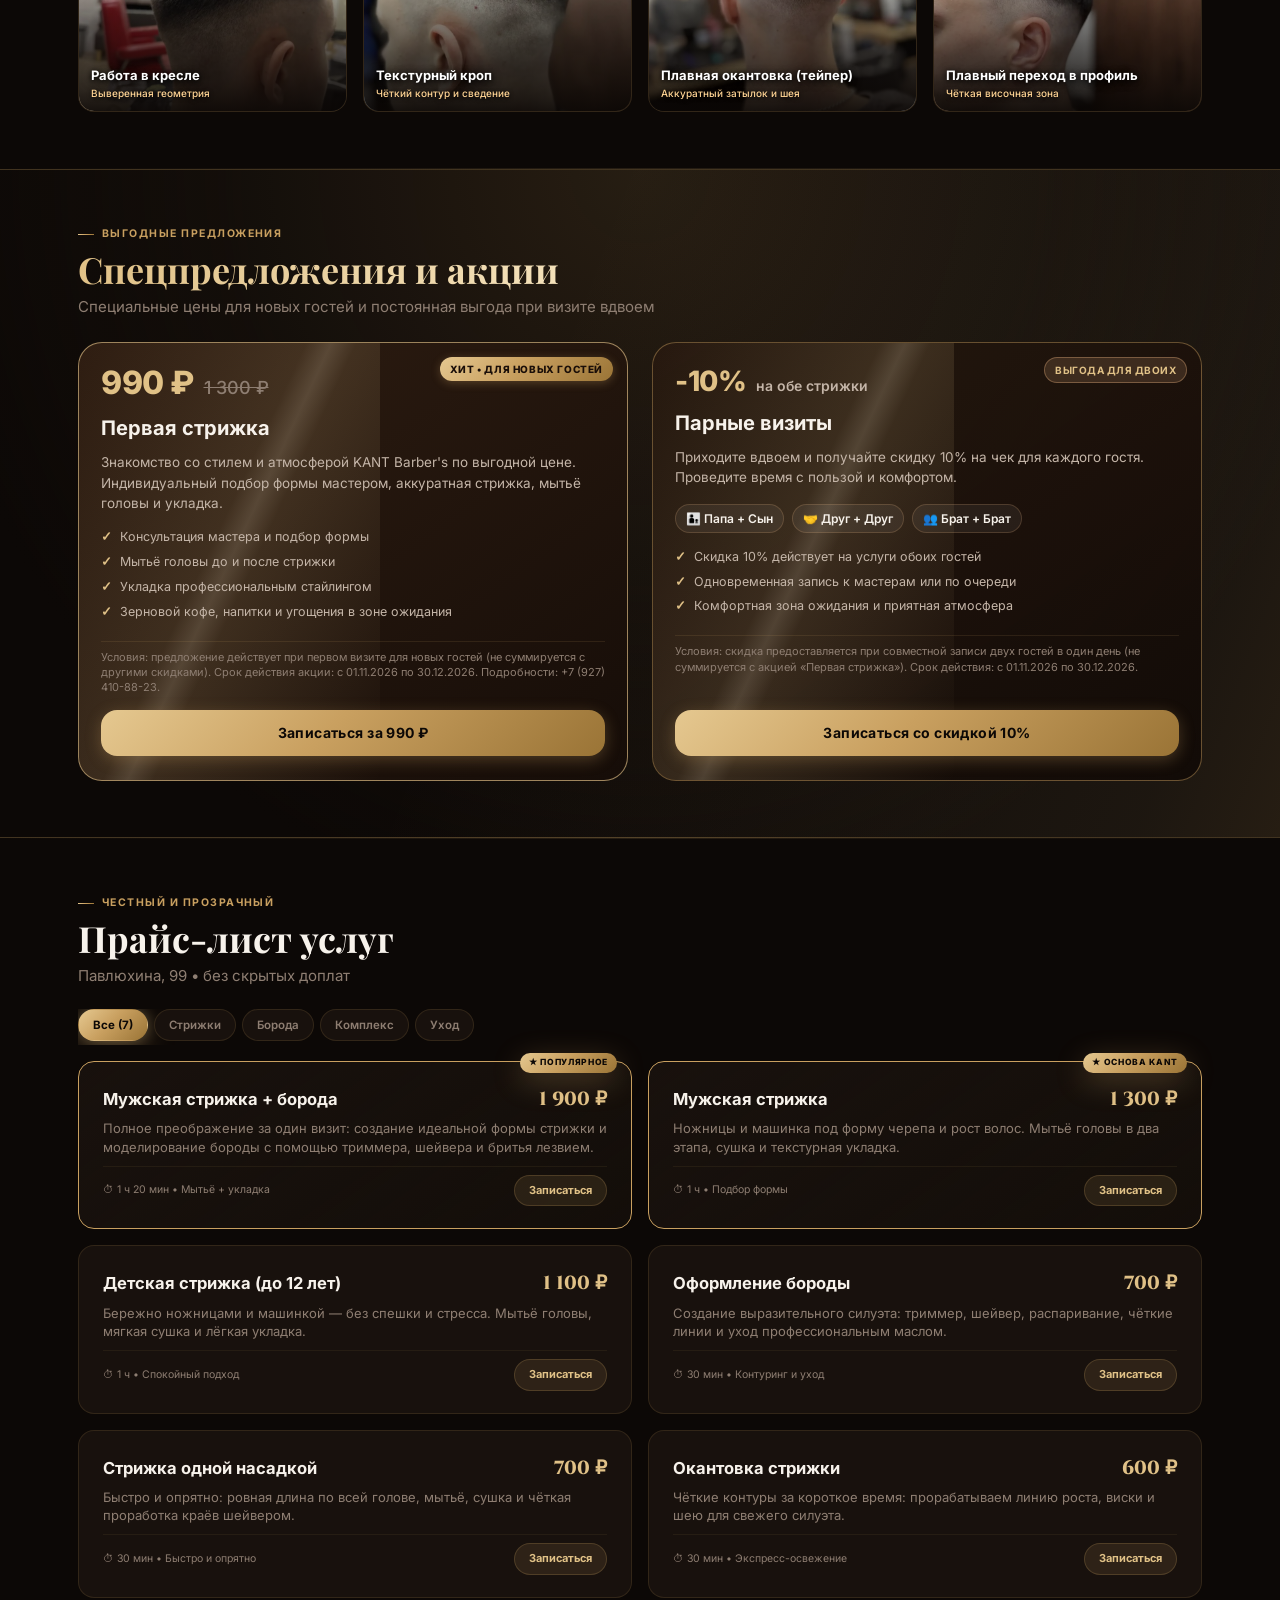
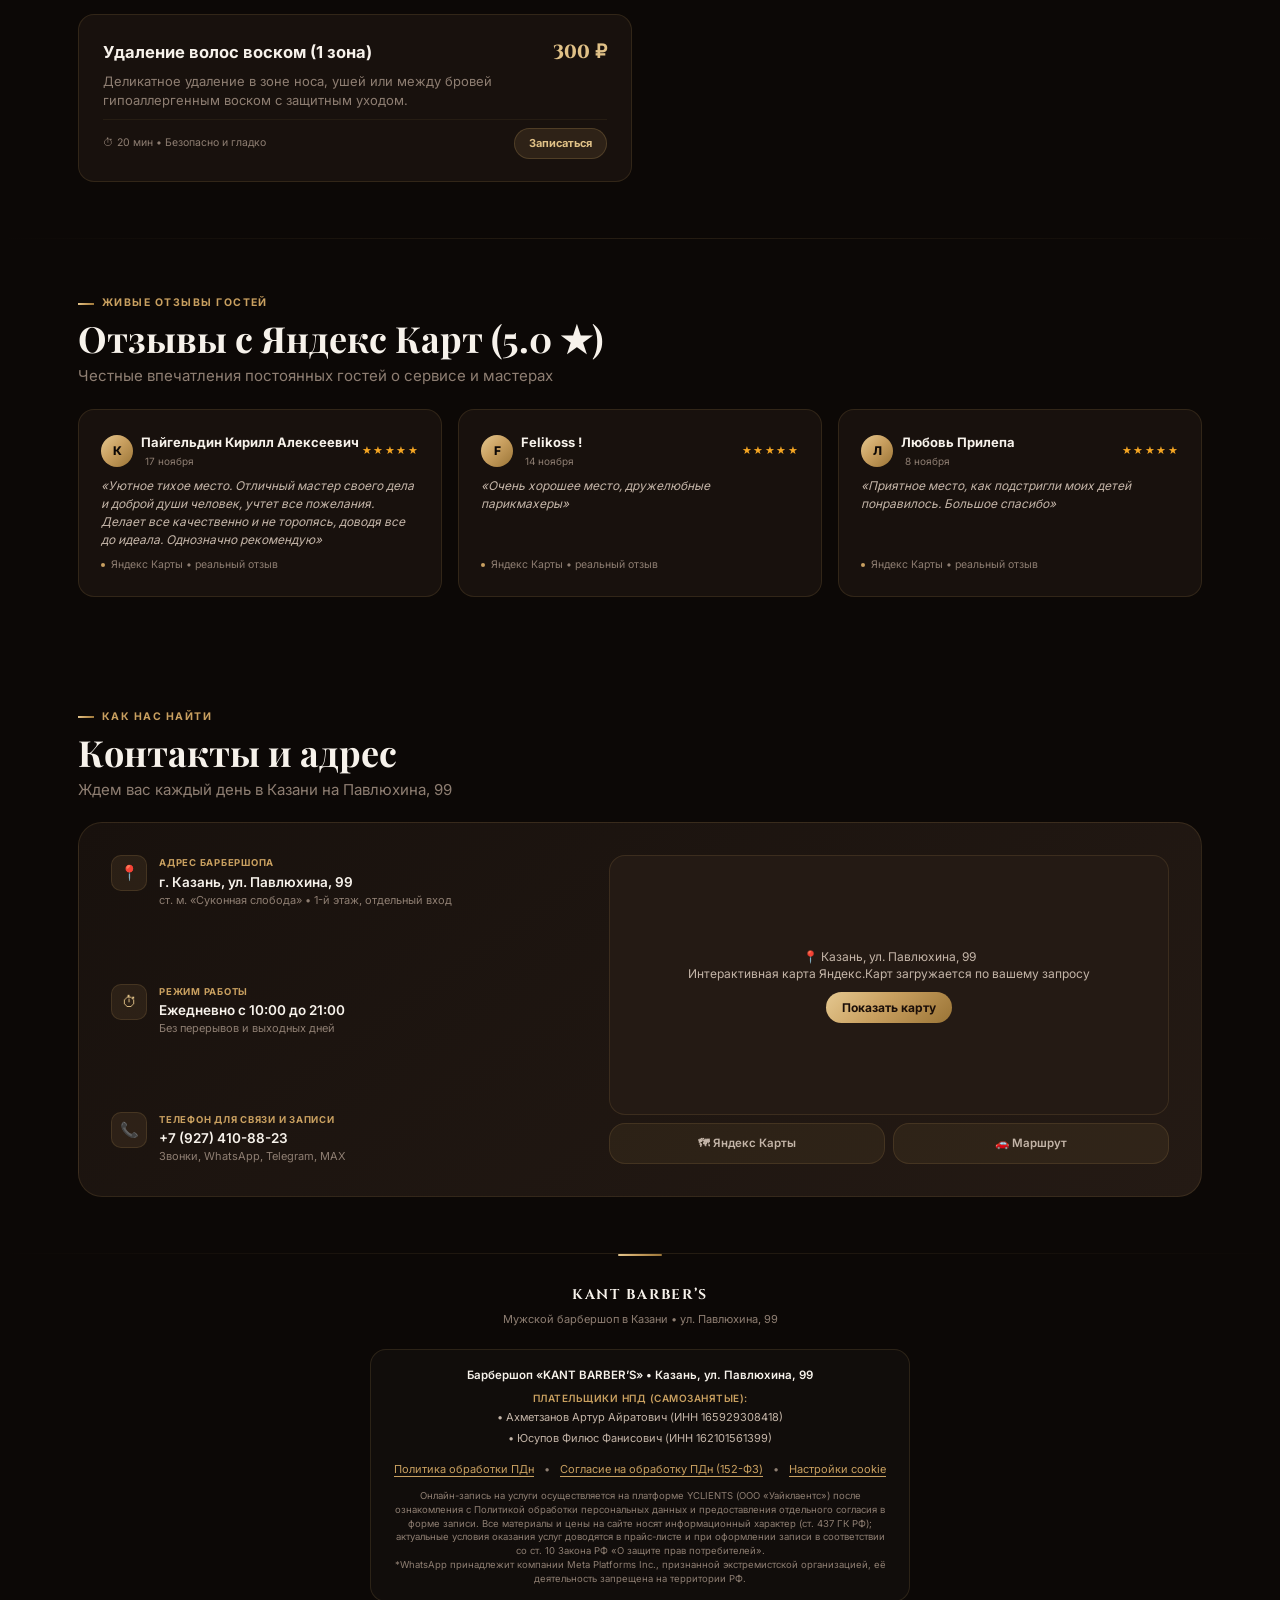
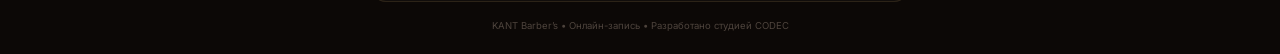
==== commit 9c89229f: "fix: sync service durations with YCLIENTS schedule" ====
--- a/index.html
+++ b/index.html
@@ -3756,7 +3756,7 @@
             Полное преображение за один визит: создание идеальной формы стрижки и моделирование бороды с помощью триммера, шейвера и бритья лезвием.
           </div>
           <div class="service-footer">
-            <div class="service-time">⏱ ~1 ч 15 мин • Мытьё + укладка</div>
+            <div class="service-time">⏱ 1 ч 20 мин • Мытьё + укладка</div>
             <a href="https://n2742254.yclients.ru/" target="_blank" rel="noopener noreferrer" class="btn-book-service">Записаться</a>
           </div>
         </div>
@@ -3771,7 +3771,7 @@
             Ножницы и машинка под форму черепа и рост волос. Мытьё головы в два этапа, сушка и текстурная укладка.
           </div>
           <div class="service-footer">
-            <div class="service-time">⏱ ~50 мин • Подбор формы</div>
+            <div class="service-time">⏱ 1 ч • Подбор формы</div>
             <a href="https://n2742254.yclients.ru/" target="_blank" rel="noopener noreferrer" class="btn-book-service">Записаться</a>
           </div>
         </div>
@@ -3785,7 +3785,7 @@
             Бережно ножницами и машинкой — без спешки и стресса. Мытьё головы, мягкая сушка и лёгкая укладка.
           </div>
           <div class="service-footer">
-            <div class="service-time">⏱ ~40 мин • Спокойный подход</div>
+            <div class="service-time">⏱ 1 ч • Спокойный подход</div>
             <a href="https://n2742254.yclients.ru/" target="_blank" rel="noopener noreferrer" class="btn-book-service">Записаться</a>
           </div>
         </div>
@@ -3799,7 +3799,7 @@
             Создание выразительного силуэта: триммер, шейвер, распаривание, чёткие линии и уход профессиональным маслом.
           </div>
           <div class="service-footer">
-            <div class="service-time">⏱ ~35 мин • Контуринг и уход</div>
+            <div class="service-time">⏱ 30 мин • Контуринг и уход</div>
             <a href="https://n2742254.yclients.ru/" target="_blank" rel="noopener noreferrer" class="btn-book-service">Записаться</a>
           </div>
         </div>
@@ -3813,7 +3813,7 @@
             Быстро и опрятно: ровная длина по всей голове, мытьё, сушка и чёткая проработка краёв шейвером.
           </div>
           <div class="service-footer">
-            <div class="service-time">⏱ ~25 мин • Быстро и опрятно</div>
+            <div class="service-time">⏱ 30 мин • Быстро и опрятно</div>
             <a href="https://n2742254.yclients.ru/" target="_blank" rel="noopener noreferrer" class="btn-book-service">Записаться</a>
           </div>
         </div>
@@ -3827,7 +3827,7 @@
             Чёткие контуры за короткое время: прорабатываем линию роста, виски и шею для свежего силуэта.
           </div>
           <div class="service-footer">
-            <div class="service-time">⏱ ~20 мин • Экспресс-освежение</div>
+            <div class="service-time">⏱ 30 мин • Экспресс-освежение</div>
             <a href="https://n2742254.yclients.ru/" target="_blank" rel="noopener noreferrer" class="btn-book-service">Записаться</a>
           </div>
         </div>
@@ -3841,7 +3841,7 @@
             Деликатное удаление в зоне носа, ушей или между бровей гипоаллергенным воском с защитным уходом.
           </div>
           <div class="service-footer">
-            <div class="service-time">⏱ ~10 мин • Безопасно и гладко</div>
+            <div class="service-time">⏱ 20 мин • Безопасно и гладко</div>
             <a href="https://n2742254.yclients.ru/" target="_blank" rel="noopener noreferrer" class="btn-book-service">Записаться</a>
           </div>
         </div>
